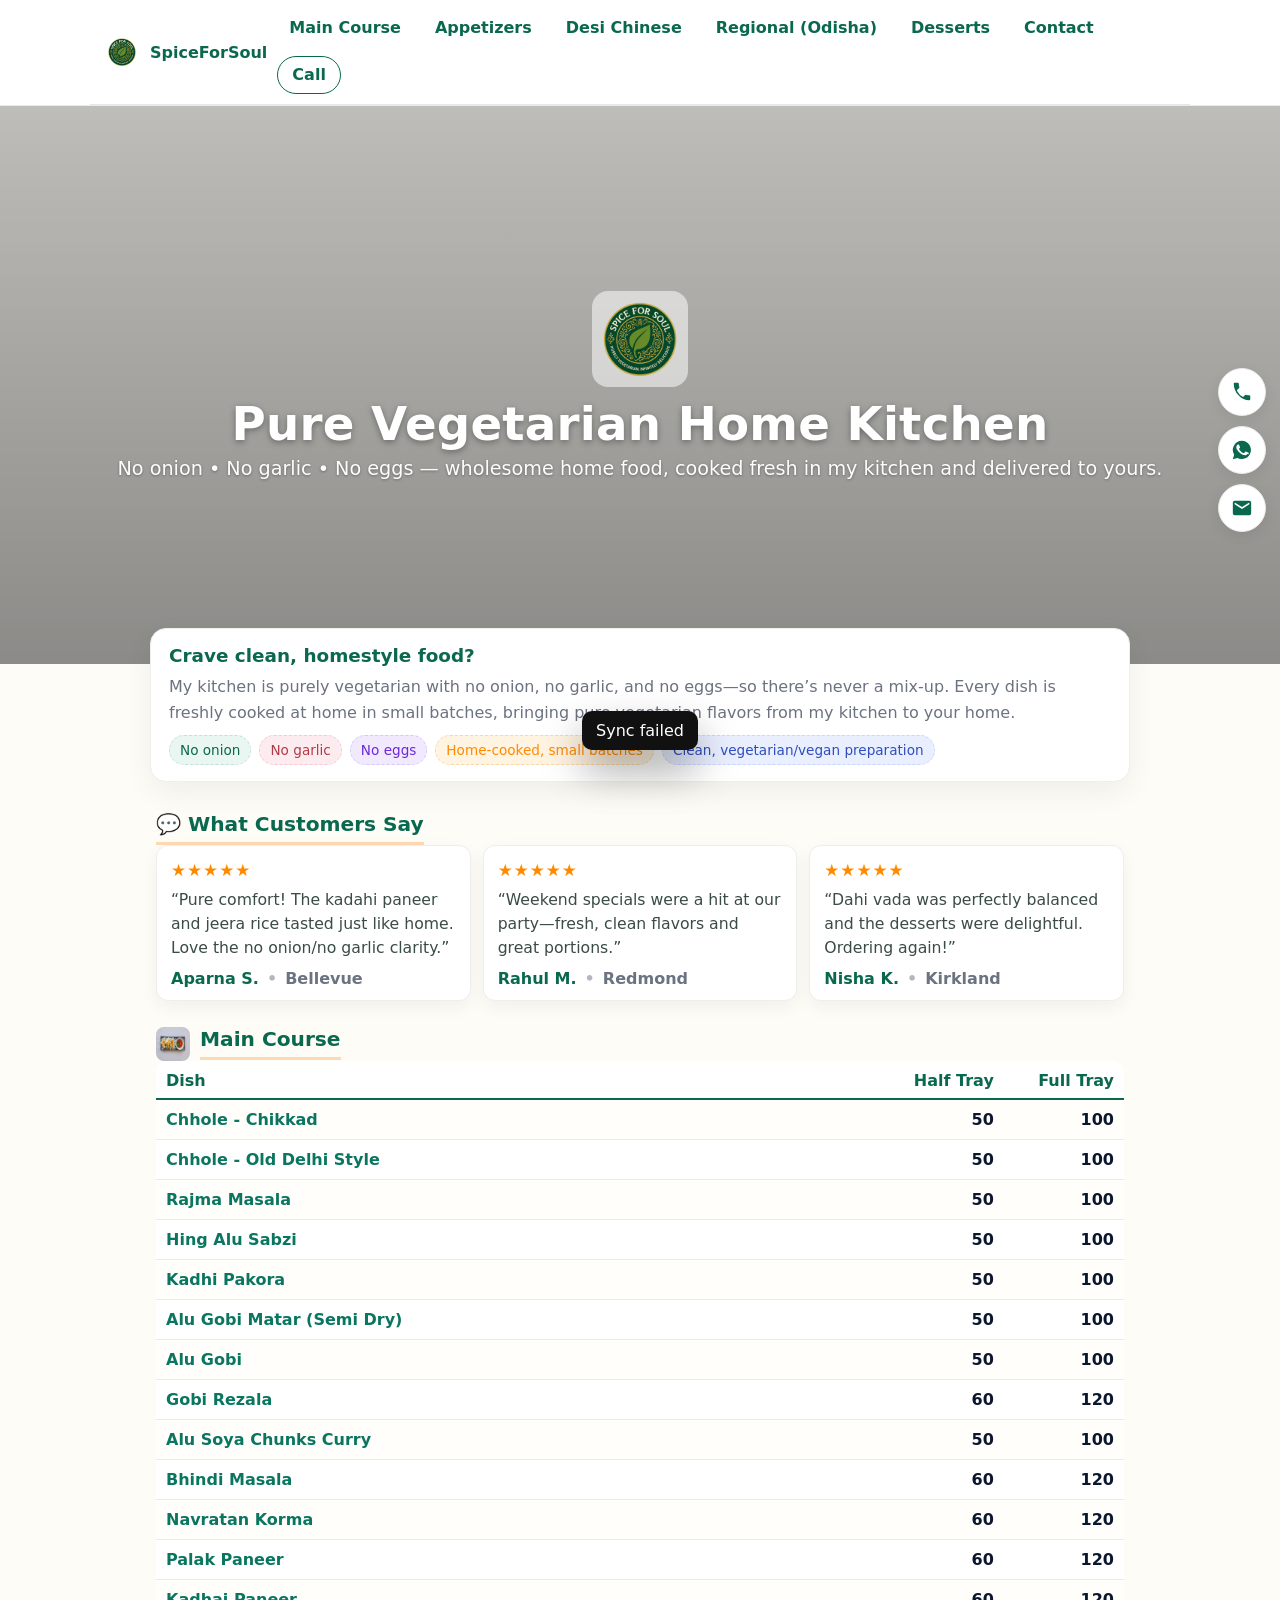
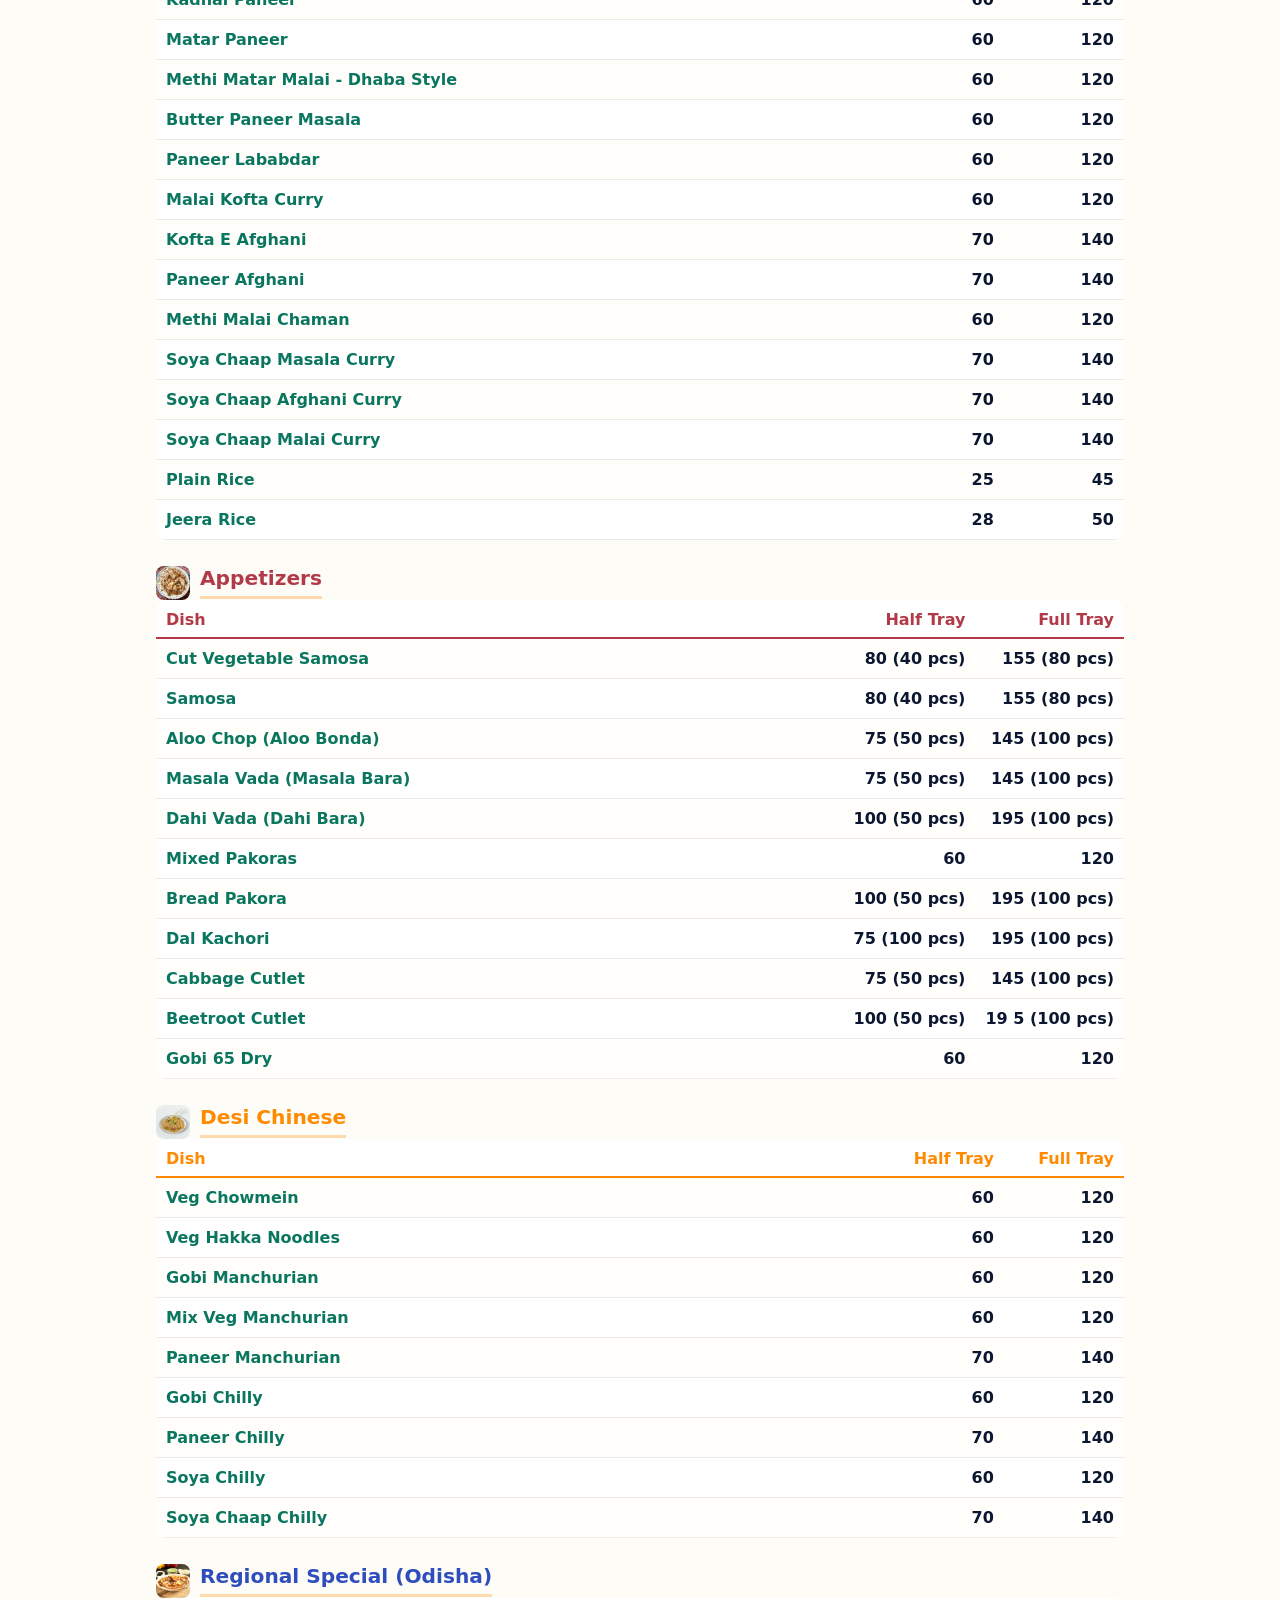
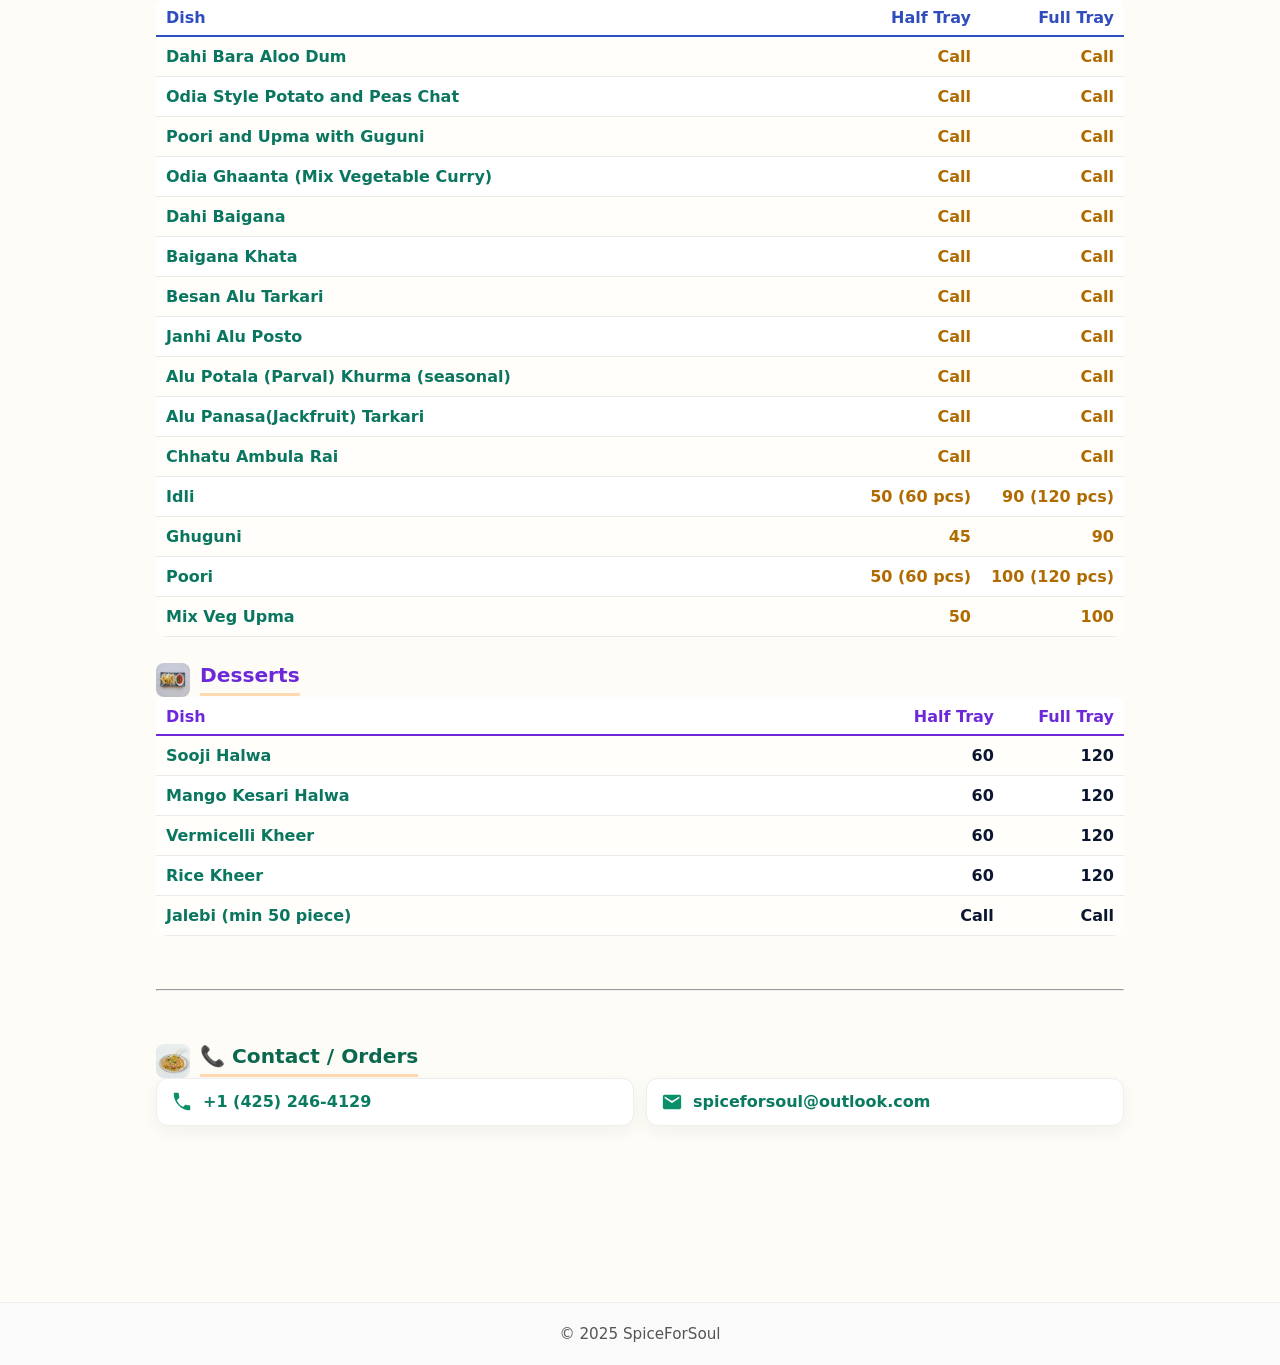
==== index.html @ a4dedc8a "prices updated" ====
<!DOCTYPE html>
<html lang="en">
<head>
  <meta charset="UTF-8" />
  <meta name="viewport" content="width=device-width, initial-scale=1, viewport-fit=cover" />
  <title>SpiceForSoul – Home Food Menu</title>
  <meta name="description" content="Pure vegetarian/vegan homemade dishes and party trays in Bellevue, WA. No onion, no garlic, no eggs."/>
  <meta name="theme-color" content="#0a8f6a"/>
  <style>
    :root{
      --bg:#fdfcf7; --brand:#0a8f6a; --ink:#1b2a24; --muted:#53626a; --navbg:rgba(255,255,255,.98);
      --gold:#d4af37; --accent:#0aa77b; --ring:#92e0cc;
      --safe-area-inset-bottom: env(safe-area-inset-bottom);
    }
    *{box-sizing:border-box}
    html{scroll-behavior:smooth}
    body{margin:0;font-family:Inter,system-ui,-apple-system,Segoe UI,Roboto,Arial,sans-serif;color:var(--ink);background:var(--bg);}

    /* Sticky Top Navigation */
    .top-bar{position:sticky; top:0; z-index:1400; background:var(--navbg); backdrop-filter:saturate(1.2) blur(10px); border-bottom:1px solid #eaeaea;}
    .top-nav{max-width:1100px; margin:0 auto; display:flex; align-items:center; gap:10px; padding:10px 14px;}
    .brand{display:flex; align-items:center; gap:10px; font-weight:800; color:var(--brand); text-decoration:none}
    .brand img{width:36px; height:36px; border-radius:9px}
    .links{display:flex; gap:10px; margin-left:auto; flex-wrap:wrap}
    .links a{color:var(--brand); text-decoration:none; font-weight:700; padding:10px 12px; border-radius:10px; line-height:1;}
    .links a:hover{ background:#eaf6f2 }
    .links .cta{ border:1px solid var(--brand); padding:10px 14px; border-radius:999px; }

    /* Hamburger menu*/
    .menu-toggle{
      display:none; margin-left:auto; border:1px solid rgba(0,0,0,.08);
      background:#eaf6f2; padding:6px; border-radius:12px; width:44px; height:44px;
      box-shadow:0 4px 12px rgba(0,0,0,.08);
    }
    .menu-toggle:focus-visible{outline:3px solid var(--ring); outline-offset:2px}
    .menu-toggle .bar{display:block; width:24px; height:3px; margin:4px auto; background:var(--brand); border-radius:2px}
    .menu-toggle .bar:nth-child(2){ width:20px }
    .menu-toggle .bar:nth-child(3){ width:24px }

    @media (max-width:860px){
      .links{ display:none; position:fixed; left:0; right:0; top:60px; bottom:auto;
        background:#fff; border-top:1px solid #eee; padding:12px 16px 16px; box-shadow:0 10px 24px rgba(0,0,0,.10); z-index:1350; }
      .links.open{ display:grid; grid-template-columns:1fr 1fr; gap:10px 12px }
      .menu-toggle{ display:block }
    }

    /* HERO */
    header.hero{position:relative; min-height:62vh; display:grid; place-items:center; text-align:center; color:#fff; overflow:hidden;}
    .hero::before{content:""; position:absolute; inset:0; background:linear-gradient(180deg, rgba(0,0,0,.25), rgba(0,0,0,.45)); z-index:0;}
    .hero-content{ position:relative; z-index:2; padding:28px 20px; }
    .logo{display:block;margin:0 auto 10px;width:96px;height:96px;border-radius:16px;background:#fff8;backdrop-filter:blur(.5px); object-fit:cover}
    .hero h1{margin:0 0 6px;font-size:clamp(1.6rem, 2.4vw + 1rem, 3rem);letter-spacing:.2px;text-shadow:0 2px 6px rgba(0,0,0,.35)}
    .hero p{margin:6px 0 0;font-size:clamp(.95rem, .6vw + .9rem, 1.2rem);opacity:.98;text-shadow:0 1px 3px rgba(0,0,0,.35)}

    .hero-slides{ position:absolute; inset:0; z-index:1; }
    .hero-slides .slide{
      position:absolute; inset:0; width:100%; height:100%; object-fit:cover;
      opacity:0; transition:opacity .8s ease; animation:fade 24s infinite;
    }
    .hero-slides .s1{ animation-delay:0s; }
    .hero-slides .s2{ animation-delay:6s; }
    .hero-slides .s3{ animation-delay:12s; }
    .hero-slides .s4{ animation-delay:18s; }
    .hero-slides.init .s1{ opacity:1; }

    @keyframes fade{ 0%{opacity:0} 6%{opacity:1} 21%{opacity:1} 25%{opacity:0} 100%{opacity:0} }
    @media (prefers-reduced-motion: reduce){
      .hero-slides .slide{ animation:none; display:none }
      .hero-slides .s1{ display:block; opacity:1 }
    }

    /* Intro */
    .intro{ background:#fff; border:1px solid #eee; border-radius:16px; max-width:980px; margin:-36px auto 26px; padding:16px 18px; position:relative; z-index:3; box-shadow:0 10px 30px rgba(0,0,0,.06)}
    .intro h2{ margin:0 0 8px; font-size:1.15rem; color:var(--brand) }
    .intro p{ margin:0; color:var(--muted); line-height:1.6 }
    .badges{ display:flex; flex-wrap:wrap; gap:8px; margin-top:10px }
    .badge{ font-size:.85rem; color:#0a684f; background:#eaf6f2; border:1px dashed #bfe3d7; padding:6px 10px; border-radius:999px }

    /* Layout & Tables */
    .container{max-width:1000px;margin:30px auto;padding:0 16px 120px}
    .section{margin:26px 0; scroll-margin-top:80px;}
    .section h2{margin:0 0 0px; color:var(--brand); font-size:1.26rem; font-weight:800; border-bottom:2px solid var(--brand); display:inline-block; padding-bottom:6px}
    .section-header{ display:flex; align-items:center; gap:10px; }
    .mthumb{ width:34px; height:34px; border-radius:8px; object-fit:cover; }
    @media (max-width:640px){ .mthumb{ display:inline-block } }

    .table-wrap{overflow-x:auto; -webkit-overflow-scrolling:touch}
    table{width:100%; border-collapse:collapse; background:#fff; border-radius:12px; overflow:hidden}
    thead th{ text-align:left; color:var(--brand); font-weight:800; padding:10px 10px 8px; border-bottom:1.5px solid var(--gold); white-space:nowrap }
    tbody td{ padding:10px; vertical-align:top; border-bottom:1px solid rgba(0,0,0,.08) }
    td.num{ text-align:right; font-weight:700 }
    td.na{ color:#999; text-align:center }
    td.call{ color:#b06b00; text-align:center; font-weight:700 }

    .dish-btn{
      appearance:none; background:none; border:none; padding:0; margin:0;
      font:inherit; color:#0a7660; font-weight:800; cursor:pointer; text-align:left;
    }
    .dish-btn:hover, .dish-btn:focus{ text-decoration:underline; outline:2px solid transparent; outline-offset:2px }
    .dish-btn:focus-visible{ outline:3px solid var(--ring); border-radius:6px }

    @media (max-width:640px){
      table, thead, tbody, th, td, tr{ display:block }
      thead{ position:absolute; height:0; width:0; overflow:hidden; clip:rect(0 0 0 0) }
      tbody tr{ background:#fff; margin:12px 0; border:1px solid #eee; border-radius:12px; box-shadow:0 6px 18px rgba(0,0,0,.05); padding:10px }
      tbody td{ border:none; display:flex; justify-content:space-between; align-items:center; padding:8px 6px; gap:10px }
      tbody td:first-child{ font-weight:700; color:#122; padding-top:2px; }
      tbody td:not(:first-child)::before{ content:attr(data-label); font-size:.9rem; color:#5b746c; margin-right:10px; }
      td.num{ text-align:right }
      .dish-btn{ color:#0a7660; }
    }

    /* Sticky Social */
    .social-bar{ position:fixed; right:14px; top:50%; transform:translateY(-50%); display:grid; gap:10px; z-index:1100; }
    .social-bar a{ width:48px; height:48px; display:grid; place-items:center; background:#fff; border:1px solid #e9e9e9; border-radius:999px; box-shadow:0 4px 14px rgba(0,0,0,.08); }
    .social-bar svg{ width:22px; height:22px; fill:var(--brand) }
    @media (max-width:640px){
      .social-bar{ top:auto; bottom:84px; right:12px; transform:none; }
      .social-bar a{ width:44px; height:44px }
    }

    /* Mobile action bar */
    .action-bar{ position:fixed; left:0; right:0; bottom:0; z-index:1200; background:#fff; border-top:1px solid #eaeaea; display:none; }
    .action-inner{ max-width:1000px; margin:0 auto; display:flex; gap:10px; padding:10px 16px calc(10px + var(--safe-area-inset-bottom)); align-items:center; }
    .action-inner a{ flex:1; text-align:center; text-decoration:none; font-weight:800; padding:12px 14px; border-radius:14px; border:1px solid var(--brand); color:#fff; background:var(--brand); }
    .action-inner a.secondary{ background:#fff; color:var(--brand); }
    @media (max-width:640px){ .action-bar{ display:block } }

    /* Modal: compact, no inner scroll, smaller image */
    .modal{ position:fixed; inset:0; display:none; align-items:center; justify-content:center; z-index:1500; }
    .modal.show{ display:flex }
    .modal-backdrop{ position:absolute; inset:0; background:rgba(0,0,0,.5); backdrop-filter: blur(2px); }
    .modal-dialog{
      position:relative; z-index:1; width:min(740px, 94vw);
      background:#fff; border-radius:16px; overflow:auto;
      box-shadow:0 20px 60px rgba(0,0,0,.25);
      display:flex; flex-direction:column; max-height:92vh;
    }
    .modal-media{
      flex:0 0 auto; width:100%;
      background:#000; display:grid; place-items:center; overflow:hidden;
      height:clamp(150px, 24vh, 220px);
    }
    .modal-media img{ width:100%; height:100%; object-fit:cover; display:block }
    .modal-body{ flex:0 0 auto; padding:14px 16px 4px; background:#fff }
    .modal-body h3{ margin:0 0 6px; color:#0a624c; font-size:1.2rem }
    .modal-body p{ margin:.25rem 0 .5rem; color:#3b4b45; line-height:1.55 }
    .ingredients{ margin:.35rem 0 .5rem; padding-left:18px; color:#2b3a34 }
    .ingredients li{ margin:2px 0 }
    .modal-tags{ display:flex; flex-wrap:wrap; gap:8px; margin:8px 0 6px }
    .modal-tags .tag{ font-size:.8rem; background:#eaf6f2; color:#0a684f; border:1px dashed #bfe3d7; padding:6px 10px; border-radius:999px }
    .modal-footer{ padding:10px 16px 14px; display:flex; gap:8px; justify-content:flex-end; background:#fff }
    .btn{ border:1px solid #0a8f6a; color:#fff; background:#0a8f6a; padding:10px 14px; border-radius:10px; font-weight:800; text-decoration:none; cursor:pointer }
    .btn.secondary{ background:#fff; color:#0a8f6a }
    .modal-close{
      position:absolute; top:8px; right:8px; border:none; background:#fff; width:38px; height:38px;
      border-radius:10px; box-shadow:0 4px 14px rgba(0,0,0,.15); cursor:pointer; display:grid; place-items:center; z-index:5;
    }
    .modal-close:focus-visible{ outline:3px solid var(--ring) }
    .x{ width:18px; height:18px; display:block; position:relative }
    .x::before, .x::after{ content:""; position:absolute; inset:0; margin:auto; width:2px; height:18px; background:#0a8f6a; border-radius:1px }
    .x::before{ transform:rotate(45deg) } .x::after{ transform:rotate(-45deg) }

    /* CONTACT */
    .contact-grid{ display:grid; grid-template-columns: repeat(2, minmax(0,1fr)); gap:12px; }
    .contact-card{ background:#fff; border:1px solid #eee; border-radius:12px; padding:12px 14px; display:flex; align-items:center; gap:10px; box-shadow:0 6px 18px rgba(0,0,0,.05); }
    .contact-card svg{ width:22px; height:22px; fill:#0a8f6a }
    .contact-card a{ color:#0a7b60; font-weight:800; text-decoration:none; word-break:break-word }
    .contact-card a:hover{ text-decoration:underline }
    @media (max-width:640px){
      .contact-grid{ grid-template-columns:1fr; }
    }

    /* ALLERGEN NOTICE */
    .notice{ background:#fff; border:2px dashed #f0c36c; border-radius:14px; padding:14px 16px; box-shadow:0 8px 20px rgba(0,0,0,.05) }
    .notice h3{ margin:0 0 8px; font-size:1rem; color:#8a5d00; display:flex; align-items:center; gap:8px }
    .notice p{ margin:6px 0; color:#4a4a41; line-height:1.55 }
    .notice ul{ margin:8px 0; padding-left:18px }
    .notice li{ margin:2px 0 }
    .icon{ width:20px; height:20px; display:inline-block; }
    .icon svg{ width:20px; height:20px; fill:#f0a500 }

    footer{padding:22px;text-align:center;color:#555;background:#fafafa;border-top:1px solid #eee;font-size:.95rem}
  
/* === Colorful palette & section theming === */
:root{
  --paprika:#b23a48;   /* warm chili */
  --saffron:#a7620b;   /* dark saffron/amber for contrast */
  --indigo:#2f4dbd;    /* deep indigo */
  --plum:#6d28d9;      /* royal purple */
}

/* Default: keep headers green for Main Course */
#main-course .section-header h2{ color: var(--brand) }
#main-course thead th{ color: var(--brand); border-bottom-color: var(--brand) }
#main-course .dish-btn:hover, #main-course .dish-btn:focus{ color: var(--brand) }

/* Appetizers in warm paprika */
#appetizers .section-header h2{ color: var(--paprika) }
#appetizers thead th{ color: var(--paprika); border-bottom-color: var(--paprika) }
#appetizers .dish-btn:hover, #appetizers .dish-btn:focus{ color: var(--paprika) }

/* Desi Chinese in saffron */
#desi-chinese .section-header h2{ color: var(--saffron) }
#desi-chinese thead th{ color: var(--saffron); border-bottom-color: var(--saffron) }
#desi-chinese .dish-btn:hover, #desi-chinese .dish-btn:focus{ color: var(--saffron) }

/* Odisha in deep indigo */
#odisha .section-header h2{ color: var(--indigo) }
#odisha thead th{ color: var(--indigo); border-bottom-color: var(--indigo) }
#odisha .dish-btn:hover, #odisha .dish-btn:focus{ color: var(--indigo) }

/* Desserts in plum */
#desserts .section-header h2{ color: var(--plum) }
#desserts thead th{ color: var(--plum); border-bottom-color: var(--plum) }
#desserts .dish-btn:hover, #desserts .dish-btn:focus{ color: var(--plum) }

/* Badge rainbow for quick visual cues */
.badges .badge:nth-child(1){ color:#0a684f; background:#eaf6f2; border-color:#bfe3d7 } /* same green */
.badges .badge:nth-child(2){ color:var(--paprika); background:#fdecef; border-color:#f6c8d2 }
.badges .badge:nth-child(3){ color:var(--plum); background:#f1e9fe; border-color:#d5c8fb }
.badges .badge:nth-child(4){ color:var(--saffron); background:#fff3e1; border-color:#f6d9a8 }
.badges .badge:nth-child(5){ color:var(--indigo); background:#e9efff; border-color:#c9d7ff }

/* Improve header readability on mobile cards (label color) */
@media (max-width:640px){
  tbody td:not(:first-child)::before{ color:#5a6b78 }
}


/* === Azure SWA Multiuser Tools === */
.azure-tools{ display:none; gap:8px; align-items:center; }
body.editing .azure-tools{ display:flex }
.badge-pill{ font-size:.8rem; padding:4px 8px; border-radius:999px; background:#eef1ff; color:#2f4dbd; border:1px solid #cfd8ff }
.badge-pill.warn{ background:#fff3e1; color:#8a5d00; border-color:#f6d9a8 }
.toast{ position:fixed; left:50%; transform:translateX(-50%); bottom:150px; z-index:2400;
  background:#111; color:#fff; padding:10px 14px; border-radius:10px; box-shadow:0 20px 40px rgba(0,0,0,.35); display:none; }
.toast.show{ display:block }

</style>

<style id="hf-only-css">
  /* Non-destructive: only hide unused columns so all dishes & design remain */
  th.hf-hide, td.hf-hide { display: none !important; }
</style>

<style>

/***** Price alignment (non-destructive) *****/
table.price-align thead th:nth-child(2),
table.price-align thead th:nth-child(3){ text-align:right; }
table.price-align td:nth-child(2),
table.price-align td:nth-child(3){ text-align:right; width:8.5ch; }
table.price-align td:nth-child(2) .price,
table.price-align td:nth-child(3) .price{
  display:inline-block; min-width:7ch; text-align:right;
  font-feature-settings:"tnum"; font-variant-numeric:tabular-nums;
}

/***** Weekend Specials (stacked cards) *****/
#weekend-specials .ws-list{
  display:grid; grid-template-columns:1fr; gap:12px;
}
#weekend-specials .ws-card{
  background:#fff; border:1px solid #eee; border-radius:12px;
  box-shadow:0 6px 18px rgba(0,0,0,.05); overflow:hidden; display:flex; gap:0;
}
#weekend-specials .ws-media{
  flex:0 0 34%; max-width:34%;
  background:#000; display:grid; place-items:center;
}
#weekend-specials .ws-media img{ width:100%; height:100%; object-fit:cover; display:block }
#weekend-specials .ws-body{ padding:12px 14px; }
#weekend-specials .ws-body h3{ margin:0 0 6px; color:#0a624c; font-size:1.05rem }
#weekend-specials .ws-body p{ margin:0; color:#3b4b45; }
#weekend-specials .tag{
  display:inline-block; margin-top:6px; font-size:.8rem;
  background:#eaf6f2; color:#0a684f; border:1px dashed #bfe3d7; padding:6px 10px; border-radius:999px;
}
@media (max-width:640px){
  #weekend-specials .ws-card{ flex-direction:column }
  #weekend-specials .ws-media{ max-width:none; flex:0 0 auto; height:180px }
}

/* ----- PRICE COLUMN ALIGNMENT (desktop + mobile) ----- */
table.price-align { --w-small: 7ch; --w-medium: 8ch; --w-large: 9ch; }

/* Default: right-align any numeric cell and use tabular numerals */
table.price-align td.num { 
  text-align: right; 
  font-variant-numeric: tabular-nums;
  font-feature-settings: "tnum";
}

/* Wrap numbers for consistent width */
table.price-align td.num > .price {
  display: inline-block;
  min-width: var(--w-medium);
  text-align: right;
}

/* If the header set includes “Half Tray”/“Full Tray” ensure the last two columns are fixed width */
table.price-align.has-half-full col[data-col="half"],
table.price-align.has-half-full col[data-col="full"] { width: var(--w-large); }

/* If the header set includes “50/100 pcs” ensure fixed width */
table.price-align.has-50-100 col[data-col="50"],
table.price-align.has-50-100 col[data-col="100"] { width: var(--w-medium); }

/* If the header set includes a “32oz” or “1 plate” column, fix that too */
table.price-align.has-portion col[data-col="portion"] { width: var(--w-small); }

/* Mobile cards: we already show labels on the left with numbers on the right.
   Keep them tidy and prevent squish/wrap issues. */
@media (max-width:640px){
  table.price-align td.num { text-align: right; }
  table.price-align td.num > .price { min-width: auto; }
}

/* ===== PRICE ALIGNMENT (desktop + mobile) ===== */
table.price-align{
  /* per-column fixed widths (character units) */
  --w-portion: 7ch;   /* e.g., 32oz / plate */
  --w-half:    9ch;   /* Half tray */
  --w-full:    9ch;   /* Full tray */
  --w-50:      8ch;   /* 50 pieces */
  --w-100:     8ch;   /* 100 pieces */
}

table.price-align th[data-col],
table.price-align td[data-col]{
  text-align: right;
  white-space: nowrap;
}

table.price-align td.num{
  font-variant-numeric: tabular-nums;
  font-feature-settings: "tnum";
}

table.price-align td.num > .price{
  display: inline-block;
  text-align: right;
  white-space: nowrap;
  /* default width if a data-col specific rule doesn’t match */
  min-width: 8ch;
}

/* precise widths per detected column type */
table.price-align th[data-col="portion"],
table.price-align td[data-col="portion"] > .price{ min-width: var(--w-portion); }

table.price-align th[data-col="half"],
table.price-align td[data-col="half"] > .price{ min-width: var(--w-half); }

table.price-align th[data-col="full"],
table.price-align td[data-col="full"] > .price{ min-width: var(--w-full); }

table.price-align th[data-col="50"],
table.price-align td[data-col="50"] > .price{ min-width: var(--w-50); }

table.price-align th[data-col="100"],
table.price-align td[data-col="100"] > .price{ min-width: var(--w-100); }

/* Mobile-friendly: keep numbers right-aligned and non-wrapping */
@media (max-width: 640px){
  table.price-align td.num{ text-align: right; }
  table.price-align td.num > .price{ min-width: auto; }
}


</style>

<style id="modal-desktop-grid">
  /* ---- Modal: image left, content right on desktop ---- */
  @media (min-width: 900px){
    .modal-dialog{
      display: grid !important;
      grid-template-columns: 48% 1fr;
      grid-template-areas:
        "media body"
        "media footer";
      max-height: min(86vh, 900px);
      overflow: hidden; /* avoid inner scrollbars */
    }
    .modal-media{ grid-area: media; height: auto !important; min-height: 100%; }
    .modal-body{ grid-area: body; padding: 18px 18px 10px; overflow: auto; }
    .modal-footer{ grid-area: footer; padding: 12px 18px 18px; border-top: 1px solid #eee; }
    .modal-media img{ height: 100%; object-fit: cover; }
  }
  /* keep mobile stacked as-is */
  </style>
  
  <style>
    /* --- Mobile polish & tap targets --- */
    @media (max-width: 860px){
      /* Open menu as a comfy vertical sheet */
      .links{ display:none; }
      .links.open{
        display:block;
        position:fixed; left:0; right:0; top:60px; bottom:auto;
        background:#fff; border-top:1px solid #eee;
        padding:8px 14px 14px; box-shadow:0 10px 24px rgba(0,0,0,.10);
      }
      .links a{
        display:block;
        padding:14px 12px;
        font-size:1.05rem;
        border-radius:10px;
      }
      .links a + a{ margin-top:6px; }
      .links .cta{ text-align:center; }
      /* Lock body when menu is open */
      body.nav-open{ overflow:hidden; touch-action:none; }
    }
    
    /* --- Hero compaction on small screens --- */
    @media (max-width: 640px){
      header.hero{ min-height:56vh; }
      .hero h1{ font-size:clamp(1.35rem, 3.6vw + .8rem, 1.7rem); }
      .hero p{ font-size:clamp(.92rem, 2.4vw + .7rem, 1rem); }
      .logo{ width:80px; height:80px; }
    }
    
    /* --- Weekend Specials: consistent banner crop & spacing --- */
    #weekend-specials .ws-media img{
      object-fit:cover;
      aspect-ratio: 328 / 110; /* match your banner assets */
    }
    @media (max-width:640px){
      #weekend-specials .ws-card{ border-radius:14px }
      #weekend-specials .ws-media{ height:auto }
      #weekend-specials .ws-body{ padding:12px 14px 14px }
      #weekend-specials .ws-body h3{ font-size:1.02rem }
      #weekend-specials .ws-body p{ font-size:.95rem; line-height:1.45 }
    }
    
    /* --- Tables-as-cards: ensure tidy label column widths --- */
    @media (max-width:640px){
      tbody td{ gap:14px; }
      tbody td:not(:first-child)::before{
        min-width:7.5ch; /* keeps labels like “Half Tray” from wrapping oddly */
        flex:0 0 auto;
        text-align: left;
      }
      td.num strong{ font-weight:800; letter-spacing:.2px }
    }
    
    /* --- Sticky bars: avoid overlap with bottom actions --- */
    @supports (padding: max(0px)){
      .container{ padding-bottom: max(120px, env(safe-area-inset-bottom)); }
    }


    
    </style>
    
    <style id="modal-desktop-grid">
      @media (min-width: 900px){
        .modal-dialog{
          display:grid!important;
          grid-template-columns:48% 1fr;
          grid-template-areas:"media body" "media footer";
          max-height:min(86vh,900px);
          overflow:hidden
        }
        .modal-media{grid-area:media;height:auto!important;min-height:100%}
        .modal-body{grid-area:body;padding:18px 18px 10px;overflow:auto}
        .modal-footer{grid-area:footer;padding:12px 18px 18px;border-top:1px solid #eee}
        .modal-media img{height:100%;object-fit:cover;width:100%;display:block}
      }
      </style>
      
      <style id="price-align-css">
      table.price-align{
        --w-portion:7ch;  /* 32oz / plate */
        --w-half:9ch;     /* Half tray */
        --w-full:9ch;     /* Full tray */
        --w-50:8ch;       /* 50 pcs */
        --w-100:8ch;      /* 100 pcs */
      }
      table.price-align th[data-col],table.price-align td[data-col]{text-align:right;white-space:nowrap}
      table.price-align td.num{font-variant-numeric:tabular-nums;font-feature-settings:"tnum"}
      table.price-align td.num>.price{display:inline-block;text-align:right;white-space:nowrap;min-width:8ch}
      table.price-align th[data-col="portion"],table.price-align td[data-col="portion"]>.price{min-width:var(--w-portion)}
      table.price-align th[data-col="half"],table.price-align td[data-col="half"]>.price{min-width:var(--w-half)}
      table.price-align th[data-col="full"],table.price-align td[data-col="full"]>.price{min-width:var(--w-full)}
      table.price-align th[data-col="50"],table.price-align td[data-col="50"]>.price{min-width:var(--w-50)}
      table.price-align th[data-col="100"],table.price-align td[data-col="100"]>.price{min-width:var(--w-100)}
      @media (max-width:640px){
        table.price-align td.num{text-align:right}
        table.price-align td.num>.price{min-width:auto}
      }
      </style>
      
      <style id="testimonials-css">
        /* Section header inherits your .section styles */
      
        /* Grid */
        #testimonials .t-grid{
          display:grid;
          grid-template-columns: repeat(3, minmax(0,1fr));
          gap:12px;
        }
        @media (max-width:900px){
          #testimonials .t-grid{ grid-template-columns: repeat(2, minmax(0,1fr)); }
        }
        @media (max-width:640px){
          #testimonials .t-grid{ grid-template-columns:1fr; }
        }
      
        /* Card */
        #testimonials .t-card{
          background:#fff; border:1px solid #eee; border-radius:12px;
          box-shadow:0 6px 18px rgba(0,0,0,.05);
          padding:14px 14px 12px;
          display:flex; flex-direction:column; gap:8px;
        }
      
        /* Stars + quote + meta */
        #testimonials .t-stars{
          color:var(--saffron); letter-spacing:1px; font-weight:800; font-size:1.05rem;
        }
        #testimonials .t-quote{
          margin:0; color:#3b4b45; line-height:1.55; font-size:.98rem;
        }
        #testimonials .t-meta{
          color:var(--muted); font-weight:700; display:flex; align-items:center; gap:8px;
        }
        #testimonials .t-author{ color:var(--brand); font-weight:800; }
        #testimonials .t-dot{ opacity:.5 }
      </style>
  
          <style id="modal-desktop-grid">
      @media (min-width: 900px){
        .modal-dialog{
          display:grid!important;
          grid-template-columns:48% 1fr;
          grid-template-areas:"media body" "media footer";
          max-height:min(86vh,900px);
          overflow:hidden
        }
        .modal-media{grid-area:media;height:auto!important;min-height:100%}
        .modal-body{grid-area:body;padding:18px 18px 10px;overflow:auto}
        .modal-footer{grid-area:footer;padding:12px 18px 18px;border-top:1px solid #eee}
        .modal-media img{height:100%;object-fit:cover;width:100%;display:block}
      }
      </style>
      
      <style id="price-align-css">
      table.price-align{
        --w-portion:7ch;  /* 32oz / plate */
        --w-half:9ch;     /* Half tray */
        --w-full:9ch;     /* Full tray */
        --w-50:8ch;       /* 50 pcs */
        --w-100:8ch;      /* 100 pcs */
      }
      table.price-align th[data-col],table.price-align td[data-col]{text-align:right;white-space:nowrap}
      table.price-align td.num{font-variant-numeric:tabular-nums;font-feature-settings:"tnum"}
      table.price-align td.num>.price{display:inline-block;text-align:right;white-space:nowrap;min-width:8ch}
      table.price-align th[data-col="portion"],table.price-align td[data-col="portion"]>.price{min-width:var(--w-portion)}
      table.price-align th[data-col="half"],table.price-align td[data-col="half"]>.price{min-width:var(--w-half)}
      table.price-align th[data-col="full"],table.price-align td[data-col="full"]>.price{min-width:var(--w-full)}
      table.price-align th[data-col="50"],table.price-align td[data-col="50"]>.price{min-width:var(--w-50)}
      table.price-align th[data-col="100"],table.price-align td[data-col="100"]>.price{min-width:var(--w-100)}
      @media (max-width:640px){
        table.price-align td.num{text-align:right}
        table.price-align td.num>.price{min-width:auto}
      }
      </style>
      
      <style id="testimonials-css">
        /* Section header inherits your .section styles */
      
        /* Grid */
        #testimonials .t-grid{
          display:grid;
          grid-template-columns: repeat(3, minmax(0,1fr));
          gap:12px;
        }
        @media (max-width:900px){
          #testimonials .t-grid{ grid-template-columns: repeat(2, minmax(0,1fr)); }
        }
        @media (max-width:640px){
          #testimonials .t-grid{ grid-template-columns:1fr; }
        }
      
        /* Card */
        #testimonials .t-card{
          background:#fff; border:1px solid #eee; border-radius:12px;
          box-shadow:0 6px 18px rgba(0,0,0,.05);
          padding:14px 14px 12px;
          display:flex; flex-direction:column; gap:8px;
        }
      
        /* Stars + quote + meta */
        #testimonials .t-stars{
          color:var(--saffron); letter-spacing:1px; font-weight:800; font-size:1.05rem;
        }
        #testimonials .t-quote{
          margin:0; color:#3b4b45; line-height:1.55; font-size:.98rem;
        }
        #testimonials .t-meta{
          color:var(--muted); font-weight:700; display:flex; align-items:center; gap:8px;
        }
        #testimonials .t-author{ color:var(--brand); font-weight:800; }
        #testimonials .t-dot{ opacity:.5 }
      </style>

<style id="theme-clean-accent">
  :root{
    --brand:#0a684f; --brand-700:#075341; --line:#e5e7eb; --ink:#0b1730;
    --muted:#6b7280; --paper:#fff; --saffron:#ff8a00;
  }
  /* Nav */
  .sticky-nav, .top-nav{background:#ffffffcc; backdrop-filter:blur(8px); border-bottom:1px solid var(--line)}
  .sticky-nav a:hover{color:var(--brand-700)}
  /* Section headers */
  .section .section-header h2{
    padding-bottom:.35rem; border-bottom:3px solid #ffd9b0; display:inline-block;
  }
  /* Buttons */
  .btn, button{background:var(--brand); border:none; color:#fff; border-radius:10px; font-weight:800}
  /* .btn:hover, button:hover{background:var(--brand-700)} */
  /* Tables */
  table thead th{background:#fff; color:#4b2b0b; border-bottom:2px solid #ffd9b0}
  table tbody tr:nth-child(odd){background:#fffefb}
  .table-wrap td:first-child{font-weight:800; color:var(--ink)}
  /* Cards */
  .ws-card, .t-card{border:1px solid var(--line); border-radius:12px; background:#fff; box-shadow:0 6px 18px rgba(0,0,0,.05)}
  /* Links */
  a{color:#0f766e} a:hover{color:#115e59}
  </style>
  
  <style id="recommended-css">
    #recommended .rec-grid{
      display:grid; gap:12px;
      grid-template-columns: repeat(3, minmax(0,1fr));
    }
    @media (max-width:900px){ #recommended .rec-grid{ grid-template-columns: repeat(2, minmax(0,1fr)); } }
    @media (max-width:640px){ #recommended .rec-grid{ grid-template-columns: 1fr; } }
    
    #recommended .rec-card{
      display:flex; gap:12px; align-items:stretch;
      background:#fff; border:1px solid #e5e7eb; border-radius:12px;
      box-shadow:0 6px 18px rgba(0,0,0,.05); overflow:hidden;
    }
    #recommended .rec-img{
      width:120px; height:120px; object-fit:cover; flex:0 0 120px;
    }
    #recommended .rec-body{ padding:10px 12px; display:flex; flex-direction:column; gap:6px; }
    #recommended .rec-title{ font-weight:800; color:#0a684f; text-decoration:none; }
    #recommended .rec-title:hover{ text-decoration:underline; }
    #recommended .rec-desc{ margin:0; color:#3b4b45; }
    #recommended .rec-tags{ display:flex; gap:8px; flex-wrap:wrap; }
    #recommended .rec-tags span{
      font-size:.8rem; font-weight:700; color:#075341;
      border:1px dashed #cde9df; background:#eaf6f2; border-radius:999px; padding:.25rem .55rem;
    }
    </style>
    
      
</head>
<body>
  <!-- Sticky Nav -->
  <div class="top-bar">
    <nav class="top-nav" aria-label="Primary">
      <a class="brand" href="#home">
        <img src="assets/logo.png" alt="SpiceForSoul logo" loading="lazy"><span>SpiceForSoul</span>
      </a>
      <button class="menu-toggle" aria-expanded="false" aria-controls="nav-links" aria-label="Open menu">
        <span class="bar"></span><span class="bar"></span><span class="bar"></span>
      </button>
      <div id="nav-links" class="links" role="menu">
        <a role="menuitem" href="#main-course">Main Course</a>
        <a role="menuitem" href="#appetizers">Appetizers</a>
        <a role="menuitem" href="#desi-chinese">Desi Chinese</a>
        <a role="menuitem" href="#odisha">Regional (Odisha)</a>
        <a role="menuitem" href="#desserts">Desserts</a>
        <a role="menuitem" href="#contact">Contact</a>
        <a class="cta" role="menuitem" href="tel:+14252464129">Call</a>
      </div>
    </nav>
  </div>

  <!-- HERO -->
  <header id="home" class="hero">
    <div class="hero-slides init" aria-hidden="true">
      <img class="slide s1" src="assets/hero_samosa-1280.jpg"
           srcset="assets/hero_samosa-640.jpg 640w, assets/hero_samosa-1280.jpg 1280w, assets/hero_samosa-1920.jpg 1920w"
           sizes="100vw" alt="Crispy samosas served with dipping sauce" decoding="async">
      <img class="slide s2" loading="lazy" src="assets/hero_dahivada-1280.jpg"
           srcset="assets/hero_dahivada-640.jpg 640w, assets/hero_dahivada-1280.jpg 1280w, assets/hero_dahivada-1920.jpg 1920w"
           sizes="100vw" alt="Dahi vada topped with spice mix and chutneys" decoding="async">
      <img class="slide s3" loading="lazy" src="assets/hero_chowmein-1280.jpg"
           srcset="assets/hero_chowmein-640.jpg 640w, assets/hero_chowmein-1280.jpg 1280w, assets/hero_chowmein-1920.jpg 1920w"
           sizes="100vw" alt="Vegetable chow mein with peppers and sesame" decoding="async">
      <img class="slide s4" loading="lazy" src="assets/hero_kadhaipaneer-1280.jpg"
           srcset="assets/hero_kadhaipaneer-640.jpg 640w, assets/hero_kadhaipaneer-1280.jpg 1280w, assets/hero_kadhaipaneer-1920.jpg 1920w"
           sizes="100vw" alt="Paneer curry in kadhai with peppers and spices" decoding="async">
    </div>
    <div class="hero-content">
      <img class="logo" src="assets/logo.png" alt="SpiceForSoul logo" loading="lazy" />
      <h1>Pure Vegetarian Home Kitchen</h1>
      <p>No onion • No garlic • No eggs — wholesome home food, cooked fresh in my kitchen and delivered to yours.</p>
    </div>
  </header>

  <!-- INTRO -->
  <section class="intro" aria-labelledby="intro-title">
    <h2 id="intro-title">Crave clean, homestyle food?</h2>
    <p>My kitchen is purely vegetarian with no onion, no garlic, and no eggs—so there’s never a mix‑up. Every dish is freshly cooked at home in small batches, bringing pure vegetarian flavors from my kitchen to your home.</p>
    <div class="badges" role="list" aria-label="Kitchen highlights">
      <span class="badge" role="listitem">No onion</span>
      <span class="badge" role="listitem">No garlic</span>
      <span class="badge" role="listitem">No eggs</span>
      <span class="badge" role="listitem">Home-cooked, small batches</span>
      <span class="badge" role="listitem">Clean, vegetarian/vegan preparation</span>
    </div>
  </section>

  <main class="container">
    <!-- WEEKEND SPECIALS (stacked cards) -->
    <!-- <section class="section" id="weekend-specials">  </section> -->
    <!-- <section class="section" id="weekend-specials" aria-labelledby="weekend-title">
      <div class="section-header">
        
        <h2 id="weekend-title">🫕 Diwali Specials</h2>
      </div>

      <div class="ws-list">
        <article class="ws-card">
          <div class="ws-media">
            <img src="assets/specials_jalebi.png" alt="Jalebi" loading="lazy">
          </div>
          <div class="ws-body">
            <h3>Jalebi</h3>
            <p>Crisp golden swirls soaked in fragrant sugar syrup — a classic Indian sweet loved for its crunch and syrupy sweetness.</p>
            <span class="tag">Diwali Special</span>
          </div>
        </article>

        <article class="ws-card">
          <div class="ws-media">
            <img src="assets/specials_mango_kesar_halwa.png" alt="Mango Kesar Halwa" loading="lazy">
          </div>
          <div class="ws-body">
            <h3>Mango Kesar Halwa</h3>
            <p>A royal fusion of tropical sweetness and aromatic saffron. A Rich halwa made with ripe mango pulp, saffron, and pure ghee — a golden, melt-in-mouth dessert bursting with tropical flavor.</p>
            <span class="tag">Diwali Special</span>
          </div>
        </article>
      </div>
    </section> -->

    <!-- TESTIMONIALS -->
<section class="section" id="testimonials" aria-labelledby="testimonials-title">
  <div class="section-header">
    <h2 id="testimonials-title">💬 What Customers Say</h2>
  </div>

  <div class="t-grid" role="list">
    <!-- Card 1 -->
    <article class="t-card" role="listitem">
      <div class="t-stars" aria-hidden="true">★★★★★</div>
      <blockquote class="t-quote">
        “Pure comfort! The kadahi paneer and jeera rice tasted just like home.
        Love the no onion/no garlic clarity.”
      </blockquote>
      <div class="t-meta">
        <span class="t-author">Aparna S.</span>
        <span class="t-dot">•</span>
        <span class="t-place">Bellevue</span>
      </div>
    </article>

    <!-- Card 2 -->
    <article class="t-card" role="listitem">
      <div class="t-stars" aria-hidden="true">★★★★★</div>
      <blockquote class="t-quote">
        “Weekend specials were a hit at our party—fresh, clean flavors and great portions.”
      </blockquote>
      <div class="t-meta">
        <span class="t-author">Rahul M.</span>
        <span class="t-dot">•</span>
        <span class="t-place">Redmond</span>
      </div>
    </article>

    <!-- Card 3 -->
    <article class="t-card" role="listitem">
      <div class="t-stars" aria-hidden="true">★★★★★</div>
      <blockquote class="t-quote">
        “Dahi vada was perfectly balanced and the desserts were delightful.
        Ordering again!”
      </blockquote>
      <div class="t-meta">
        <span class="t-author">Nisha K.</span>
        <span class="t-dot">•</span>
        <span class="t-place">Kirkland</span>
      </div>
    </article>
  </div>
</section>

    <!-- MAIN COURSE -->
    <section class="section" id="main-course">
      <div class="section-header">
        <img class="mthumb" src="assets/thumb_hero_samosa.jpg" alt="Main course" loading="lazy">
        <h2>Main Course</h2>
      </div>
      <div class="table-wrap">
        <table>
          <thead><tr><th>Dish</th><th>Half Tray</th><th>Full Tray</th></tr></thead>
          <tbody>
            <tr><td><button class="dish-btn" data-dish="Chikkad Chhole">Chhole - Chikkad</button></td><td class='num' data-label='Half Tray'><strong>50</strong></td><td class='num' data-label='Full Tray'><strong>100</strong></td></tr>
            <tr><td><button class="dish-btn" data-dish="Old Delhi Chhole">Chhole - Old Delhi Style</button></td><td class='num' data-label='Half Tray'><strong>50</strong></td><td class='num' data-label='Full Tray'><strong>100</strong></td></tr>
            <tr><td><button class="dish-btn" data-dish="Rajma Masala">Rajma Masala</button></td><td class='num' data-label='Half Tray'><strong>50</strong></td><td class='num' data-label='Full Tray'><strong>100</strong></td></tr>
            <tr><td><button class="dish-btn" data-dish="Hing Alu Sabzi">Hing Alu Sabzi</button></td><td class='num' data-label='Half Tray'><strong>50</strong></td><td class='num' data-label='Full Tray'><strong>100</strong></td></tr>
            <tr><td><button class="dish-btn" data-dish="Kadhi Pakora">Kadhi Pakora</button></td><td class='num' data-label='Half Tray'><strong>50</strong></td><td class='num' data-label='Full Tray'><strong>100</strong></td></tr>
            <tr><td><button class="dish-btn" data-dish="Alu Gobi Matar (Semi Dry)">Alu Gobi Matar (Semi Dry)</button></td><td class='num' data-label='Half Tray'><strong>50</strong></td><td class='num' data-label='Full Tray'><strong>100</strong></td></tr>
            <tr><td><button class="dish-btn" data-dish="Alu Gobi">Alu Gobi</button></td><td class='num' data-label='Half Tray'><strong>50</strong></td><td class='num' data-label='Full Tray'><strong>100</strong></td></tr>
            <tr><td><button class="dish-btn" data-dish="Gobi Rezala">Gobi Rezala</button></td><td class='num' data-label='Half Tray'><strong>60</strong></td><td class='num' data-label='Full Tray'><strong>120</strong></td></tr>
            <tr><td><button class="dish-btn" data-dish="Alu Soya Chunks Curry">Alu Soya Chunks Curry</button></td><td class='num' data-label='Half Tray'><strong>50</strong></td><td class='num' data-label='Full Tray'><strong>100</strong></td></tr>
            <tr><td><button class="dish-btn" data-dish="Bhindi Masala">Bhindi Masala</button></td><td class='num' data-label='Half Tray'><strong>60</strong></td><td class='num' data-label='Full Tray'><strong>120</strong></td></tr>
            <tr><td><button class="dish-btn" data-dish="Navratan Korma">Navratan Korma</button></td><td class='num' data-label='Half Tray'><strong>60</strong></td><td class='num' data-label='Full Tray'><strong>120</strong></td></tr>
            <tr><td><button class="dish-btn" data-dish="Palak Paneer">Palak Paneer</button></td><td class='num' data-label='Half Tray'><strong>60</strong></td><td class='num' data-label='Full Tray'><strong>120</strong></td></tr>
            <tr><td><button class="dish-btn" data-dish="Kadhai Paneer">Kadhai Paneer</button></td><td class='num' data-label='Half Tray'><strong>60</strong></td><td class='num' data-label='Full Tray'><strong>120</strong></td></tr>
            <tr><td><button class="dish-btn" data-dish="Matar Paneer">Matar Paneer</button></td><td class='num' data-label='Half Tray'><strong>60</strong></td><td class='num' data-label='Full Tray'><strong>120</strong></td></tr>
            <tr><td><button class="dish-btn" data-dish="Methi Matar Malai">Methi Matar Malai - Dhaba Style</button></td><td class='num' data-label='Half Tray'><strong>60</strong></td><td class='num' data-label='Full Tray'><strong>120</strong></td></tr>
            <tr><td><button class="dish-btn" data-dish="Butter Paneer Masala">Butter Paneer Masala</button></td><td class='num' data-label='Half Tray'><strong>60</strong></td><td class='num' data-label='Full Tray'><strong>120</strong></td></tr>
            <tr><td><button class="dish-btn" data-dish="Paneer Lababdar">Paneer Lababdar</button></td><td class='num' data-label='Half Tray'><strong>60</strong></td><td class='num' data-label='Full Tray'><strong>120</strong></td></tr>
            <tr><td><button class="dish-btn" data-dish="Malai Kofta">Malai Kofta Curry</button></td><td class='num' data-label='Half Tray'><strong>60</strong></td><td class='num' data-label='Full Tray'><strong>120</strong></td></tr>
            <tr><td><button class="dish-btn" data-dish="Afghani Kofta">Kofta E Afghani</button></td><td class='num' data-label='Half Tray'><strong>70</strong></td><td class='num' data-label='Full Tray'><strong>140</strong></td></tr>
            <tr><td><button class="dish-btn" data-dish="Paneer Afghani">Paneer Afghani</button></td><td class='num' data-label='Half Tray'><strong>70</strong></td><td class='num' data-label='Full Tray'><strong>140</strong></td></tr>
            <tr><td><button class="dish-btn" data-dish="Methi Malai Chaman">Methi Malai Chaman</button></td><td class='num' data-label='Half Tray'><strong>60</strong></td><td class='num' data-label='Full Tray'><strong>120</strong></td></tr>
            <tr><td><button class="dish-btn" data-dish="Soya Chaap Masala Curry">Soya Chaap Masala Curry</button></td><td class='num' data-label='Half Tray'><strong>70</strong></td><td class='num' data-label='Full Tray'><strong>140</strong></td></tr>
            <tr><td><button class="dish-btn" data-dish="Soya Chaap Afghani Curry">Soya Chaap Afghani Curry</button></td><td class='num' data-label='Half Tray'><strong>70</strong></td><td class='num' data-label='Full Tray'><strong>140</strong></td></tr>
            <tr><td><button class="dish-btn" data-dish="Soya Chaap Malai Curry">Soya Chaap Malai Curry</button></td><td class='num' data-label='Half Tray'><strong>70</strong></td><td class='num' data-label='Full Tray'><strong>140</strong></td></tr>
            <tr><td><button class="dish-btn" data-dish="Plain Rice">Plain Rice</button></td><td class='num' data-label='Half Tray'><strong>25</strong></td><td class='num' data-label='Full Tray'><strong>45</strong></td></tr>
            <tr><td><button class="dish-btn" data-dish="Jeera Rice">Jeera Rice</button></td><td class='num' data-label='Half Tray'><strong>28</strong></td><td class='num' data-label='Full Tray'><strong>50</strong></td></tr>
          </tbody>
        </table>
      </div>
    </section>

    <!-- APPETIZERS -->
    <section class="section" id="appetizers">
      <div class="section-header">
        <img class="mthumb" src="assets/thumb_hero_dahivada.jpg" alt="Appetizers" loading="lazy">
        <h2>Appetizers</h2>
      </div>
      <div class="table-wrap">
        <table>
          <thead><tr><th>Dish</th><th>50 pcs</th><th>100 pcs</th></tr></thead>
          <tbody>
            <tr><td><button class="dish-btn" data-dish="Cut Vegetable Samosa">Cut Vegetable Samosa</button></td><td class='num' data-label='40 pcs'><strong>80 (40 pcs)</strong></td><td class='num' data-label='80 pcs'><strong>155 (80 pcs)</strong></td></tr>
            <tr><td><button class="dish-btn" data-dish="Samosa">Samosa</button></td><td class='num' data-label='40 pcs'><strong>80 (40 pcs)</strong></td><td class='num' data-label='80 pcs'><strong>155 (80 pcs)</strong></td></tr>
            <tr><td><button class="dish-btn" data-dish="Alu Chop">Aloo Chop (Aloo Bonda)</button></td><td class='num' data-label='50 pcs'><strong>75 (50 pcs)</strong></td><td class='num' data-label='100 pcs'><strong>145 (100 pcs)</strong></td></tr>
            <tr><td><button class="dish-btn" data-dish="Masala Vada">Masala Vada (Masala Bara)</button></td></td><td class='num' data-label='50 pcs'><strong>75 (50 pcs)</strong></td><td class='num' data-label='100 pcs'><strong>145 (100 pcs)</strong></td></tr>
            <tr><td><button class="dish-btn" data-dish="Dahi Vada">Dahi Vada (Dahi Bara)</button></td><td class='num' data-label='50 pcs'><strong>100 (50 pcs)</strong></td><td class='num' data-label='100 pcs'><strong>195 (100 pcs)</strong></td></tr>
            <tr><td><button class="dish-btn" data-dish="Mixed Pakoras">Mixed Pakoras</button></td><td class='num' data-label='Half Tray'><strong>60</strong></td><td class='num' data-label='Full Tray'><strong>120</strong></td></tr>
            <tr><td><button class="dish-btn" data-dish="Bread Pakora">Bread Pakora</button></td><td class='num' data-label='50 pcs'><strong>100 (50 pcs)</strong></td><td class='num' data-label='100 pcs'><strong>195 (100 pcs)</strong></td></tr>
            <tr><td><button class="dish-btn" data-dish="Dal Kachori">Dal Kachori</button></td><td class='num' data-label='50 pcs'><strong>75 (100 pcs)</strong></td><td class='num' data-label='100 pcs'><strong>195 (100 pcs)</strong></td></tr>
            <tr><td><button class="dish-btn" data-dish="Cabbage Cutlet">Cabbage Cutlet</button></td><td class='num' data-label='50 pcs'><strong>75 (50 pcs)</strong></td><td class='num' data-label='100 pcs'><strong>145 (100 pcs)</strong></td></tr>
            <tr><td><button class="dish-btn" data-dish="Beetroot Cutlet">Beetroot Cutlet</button></td><td class='num' data-label='50 pcs'><strong>100 (50 pcs)</strong></td><td class='num' data-label='100 pcs'><strong>19 5 (100 pcs)</strong></td></tr>
            <tr><td><button class="dish-btn" data-dish="Gobi 65 Dry">Gobi 65 Dry</button></td><td class='num' data-label='half-tray'><strong>60</strong></td><td class='num' data-label='full-tray'><strong>120</strong></td></tr>
          </tbody>
        </table>
      </div>
    </section>

    <!-- DESI CHINESE -->
    <section class="section" id="desi-chinese">
      <div class="section-header">
        <img class="mthumb" src="assets/thumb_hero_chowmein.jpg" alt="Chow mein" loading="lazy">
        <h2>Desi Chinese</h2>
      </div>
      <div class="table-wrap">
        <table>
          <thead><tr><th>Dish</th><th>Half Tray</th><th>Full Tray</th></tr></thead>
          <tbody>
            <tr><td><button class="dish-btn" data-dish="Veg Chowmein">Veg Chowmein</button></td><td class='num' data-label='Half Tray'><strong>60</strong></td><td class='num' data-label='Full Tray'><strong>120</strong></td></tr>
            <tr><td><button class="dish-btn" data-dish="Veg Hakka Noodles">Veg Hakka Noodles</button></td><td class='num' data-label='Half Tray'><strong>60</strong></td><td class='num' data-label='Full Tray'><strong>120</strong></td></tr>
            <tr><td><button class="dish-btn" data-dish="Gobi Manchurian">Gobi Manchurian</button></td><td class='num' data-label='Half Tray'><strong>60</strong></td><td class='num' data-label='Full Tray'><strong>120</strong></td></tr>
            <tr><td><button class="dish-btn" data-dish="Mix Veg Manchurian">Mix Veg Manchurian</button></td><td class='num' data-label='Half Tray'><strong>60</strong></td><td class='num' data-label='Full Tray'><strong>120</strong></td></tr>
            <tr><td><button class="dish-btn" data-dish="Paneer Manchurian">Paneer Manchurian</button></td><td class='num' data-label='Half Tray'><strong>70</strong></td><td class='num' data-label='Full Tray'><strong>140</strong></td></tr>
            <tr><td><button class="dish-btn" data-dish="Gobi Chilly">Gobi Chilly</button></td><td class='num' data-label='Half Tray'><strong>60</strong></td><td class='num' data-label='Full Tray'><strong>120</strong></td></tr>
            <tr><td><button class="dish-btn" data-dish="Paneer Chilly">Paneer Chilly</button></td><td class='num' data-label='Half Tray'><strong>70</strong></td><td class='num' data-label='Full Tray'><strong>140</strong></td></tr>
            <tr><td><button class="dish-btn" data-dish="Soya Chilly">Soya Chilly</button></td><td class='num' data-label='Half Tray'><strong>60</strong></td><td class='num' data-label='Full Tray'><strong>120</strong></td></tr>
            <tr><td><button class="dish-btn" data-dish="Soya Chaap Chilly">Soya Chaap Chilly</button></td><td class='num' data-label='Half Tray'><strong>70</strong></td><td class='num' data-label='Full Tray'><strong>140</strong></td></tr>
          </tbody>
        </table>
      </div>
    </section>

    <!-- REGIONAL (Odisha) -->
    <section class="section" id="odisha">
      <div class="section-header">
        <img class="mthumb" src="assets/thumb_hero_kadhaipaneer.jpg" alt="Odisha specials" loading="lazy">
        <h2>Regional Special (Odisha)</h2>
      </div>
      <div class="table-wrap">
        <table>
          <thead><tr><th>Dish</th><th>Half Tray</th><th>Full Tray</th></tr></thead>
          <tbody>
            <tr><td><button class="dish-btn" data-dish="Dahi Bara Aloo Dum">Dahi Bara Aloo Dum</button></td><td class='call' data-label='Half Tray'>Call</td><td class='call' data-label='Full Tray'>Call</td></tr>
            <tr><td><button class="dish-btn" data-dish="Odia Style Potato and Peas Chat">Odia Style Potato and Peas Chat</button></td><td class='call' data-label='Half Tray'>Call</td><td class='call' data-label='Full Tray'>Call</td></tr>
            <tr><td><button class="dish-btn" data-dish="Poori and Upma with Guguni">Poori and Upma with Guguni</button></td><td class='call' data-label='Half Tray'>Call</td><td class='call' data-label='Full Tray'>Call</td></tr>
            <tr><td><button class="dish-btn" data-dish="Odia Ghaanta">Odia Ghaanta (Mix Vegetable Curry)</button></td><td class='call' data-label='Half Tray'>Call</td><td class='call' data-label='Full Tray'>Call</td></tr>
            <tr><td><button class="dish-btn" data-dish="Dahi Baigana">Dahi Baigana</button></td><td class='call' data-label='Half Tray'>Call</td><td class='call' data-label='Full Tray'>Call</td></tr>
            <tr><td><button class="dish-btn" data-dish="Baigana Khata">Baigana Khata</button></td><td class='call' data-label='Half Tray'>Call</td><td class='call' data-label='Full Tray'>Call</td></tr>
            <tr><td><button class="dish-btn" data-dish="Besan Alu">Besan Alu Tarkari</button></td><td class='call' data-label='Half Tray'>Call</td><td class='call' data-label='Full Tray'>Call</td></tr>
            <tr><td><button class="dish-btn" data-dish="Janhi Alu Posto">Janhi Alu Posto</button></td><td class='call' data-label='Half Tray'>Call</td><td class='call' data-label='Full Tray'>Call</td></tr>
            <tr><td><button class="dish-btn" data-dish="Alu Potala (Parval) Khurma (seasonal)">Alu Potala (Parval) Khurma (seasonal)</button></td><td class='call' data-label='Half Tray'>Call</td><td class='call' data-label='Full Tray'>Call</td></tr>
            <tr><td><button class="dish-btn" data-dish="Alu Panasa Masala">Alu Panasa(Jackfruit) Tarkari</button></td><td class='call' data-label='Half Tray'>Call</td><td class='call' data-label='Full Tray'>Call</td></tr>
            <tr><td><button class="dish-btn" data-dish="Chhatu Rai">Chhatu Ambula Rai</button></td><td class='call' data-label='Half Tray'>Call</td><td class='call' data-label='Full Tray'>Call</td></tr>
            <tr><td><button class="dish-btn" data-dish="Idli">Idli</button></td><td class='call' data-label='Half Tray'>50 (60 pcs)</td><td class='call' data-label='Full Tray'>90 (120 pcs)</td></tr>
            <tr><td><button class="dish-btn" data-dish="Ghuguni">Ghuguni</button></td><td class='call' data-label='Half Tray'>45</td><td class='call' data-label='Full Tray'>90</td></tr>
            <tr><td><button class="dish-btn" data-dish="Poori">Poori</button></td><td class='call' data-label='Half Tray'>50 (60 pcs)</td><td class='call' data-label='Full Tray'>100 (120 pcs)</td></tr>
            <tr><td><button class="dish-btn" data-dish="Mix Veg Upma">Mix Veg Upma</button></td><td class='call' data-label='Half Tray'>50</td><td class='call' data-label='Full Tray'>100</td></tr>
          </tbody>
        </table>
      </div>
    </section>

    <!-- DESSERTS -->
    <section class="section" id="desserts">
      <div class="section-header">
        <img class="mthumb" src="assets/thumb_hero_samosa.jpg" alt="Desserts" loading="lazy">
        <h2>Desserts</h2>
      </div>
      <div class="table-wrap">
        <table>
          <thead><tr><th>Dish</th><th>Half Tray</th><th>Full Tray</th></tr></thead>
          <tbody>
            <tr><td><button class="dish-btn" data-dish="Sooji Halwa">Sooji Halwa</button></td><td class='num' data-label='Half Tray'><strong>60</strong></td><td class='num' data-label='Full Tray'><strong>120</strong></td></tr>
            <tr><td><button class="dish-btn" data-dish="Mango Kesari Halwa">Mango Kesari Halwa</button></td><td class='num' data-label='Half Tray'><strong>60</strong></td><td class='num' data-label='Full Tray'><strong>120</strong></td></tr>
            <tr><td><button class="dish-btn" data-dish="Vermicelli Kheer">Vermicelli Kheer</button></td><td class='num' data-label='Half Tray'><strong>60</strong></td><td class='num' data-label='Full Tray'><strong>120</strong></td></tr>
            <tr><td><button class="dish-btn" data-dish="Rice Kheer">Rice Kheer</button></td><td class='num' data-label='Half Tray'><strong>60</strong></td><td class='num' data-label='Full Tray'><strong>120</strong></td></tr>
            <tr><td><button class="dish-btn" data-dish="Jalebi">Jalebi (min 50 piece)</button></td><td class='num' data-label='Half Tray'><strong>Call</strong></td><td class='num' data-label='Full Tray'><strong>Call</strong></td></tr>
          </tbody>
        </table>
      </div>
    </section>
    <br/>
    <hr/>
    <br/>

    <!-- CONTACT -->
    <section class="section" id="contact">
      <div class="section-header">
        <img class="mthumb" src="assets/thumb_hero_chowmein.jpg" alt="Contact" loading="lazy">
        <h2>📞 Contact / Orders</h2>
      </div>
      <div class="contact-grid" role="list">
        <div class="contact-card" role="listitem">
          <svg viewBox="0 0 24 24" aria-hidden="true"><path d="M6.62 10.79a15.05 15.05 0 006.59 6.59l2.2-2.2a1 1 0 011.02-.24c1.12.37 2.33.57 3.57.57a1 1 0 011 1v3.5a1 1 0 01-1 1C11.3 21.02 2.98 12.7 2.98 2.98a1 1 0 011-1H7.5a1 1 0 011 1c0 1.24.2 2.45.57 3.57a1 1 0 01-.24 1.02l-2.2 2.2z"/></svg>
          <a href="tel:+14252464129" aria-label="Call SpiceForSoul">+1 (425) 246-4129</a>
        </div>
        <div class="contact-card" role="listitem">
          <svg viewBox="0 0 24 24" aria-hidden="true"><path d="M20 4H4a2 2 0 00-2 2v12a2 2 0 002 2h16a2 2 0 002-2V6a2 2 0 00-2-2zm0 4l-8 5-8-5V6l8 5 8-5v2z"/></svg>
          <a href="mailto:spiceforsoul@outlook.com">spiceforsoul@outlook.com</a>
        </div>
      </div>
    </section>
  </main>

  <!-- Sticky Social -->
  <div class="social-bar" aria-label="Quick social links">
    <a href="tel:+14252464129" title="Call">
      <svg viewBox="0 0 24 24"><path d="M6.62 10.79a15.05 15.05 0 006.59 6.59l2.2-2.2a1 1 0 011.02-.24c1.12.37 2.33.57 3.57.57a1 1 0 011 1v3.5a1 1 0 01-1 1C11.3 21.02 2.98 12.7 2.98 2.98a1 1 0 011-1H7.5a1 1 0 011 1c0 1.24.2 2.45.57 3.57a1 1 0 01-.24 1.02l-2.2 2.2z"/></svg>
    </a>
    <a href="https://wa.me/14252464129" title="WhatsApp">
      <svg viewBox="0 0 24 24"><path d="M12.04 2a9.96 9.96 0 00-8.6 15.1L2 22l4.99-1.3A9.96 9.96 0 1012.04 2zm5.83 14.23c-.25.7-1.48 1.34-2.04 1.39-.53.05-1.19.08-1.92-.12-.44-.12-1-.33-1.73-.65-3.05-1.31-5.04-4.52-5.19-4.73-.15-.21-1.24-1.65-1.24-3.15s.79-2.24 1.07-2.54c.28-.3.6-.38.8-.38h.58c.19 0 .44-.07.68.52.25.61.85 2.09.93 2.24.08.15.14.33.03.54-.11.21-.17.33-.34.51-.17.18-.36.41-.51.55-.17.17-.35.36-.15.7.2.33.91 1.5 1.95 2.43 1.34 1.19 2.47 1.57 2.83 1.75.36.18.57.16.78-.1.21-.26.89-1.04 1.12-1.4.23-.36.47-.3.78-.18.31.12 1.98.93 2.32 1.1.34.17.57.26.66.41.09.15.09.84-.16 1.54z"/></svg>
    </a>
    <a href="mailto:orders@spiceforsoul.com" title="Email">
      <svg viewBox="0 0 24 24"><path d="M20 4H4a2 2 0 00-2 2v12a2 2 0 002 2h16a2 2 0 002-2V6a2 2 0 00-2-2zm0 4l-8 5-8-5V6l8 5 8-5v2z"/></svg>
    </a>
  </div>

  <!-- Mobile quick action bar -->
  <div class="action-bar" role="navigation" aria-label="Quick actions">
    <div class="action-inner">
      <a href="tel:+14252464129">Call</a>
      <a class="secondary" href="https://wa.me/14252464129">WhatsApp</a>
      <a class="secondary" href="mailto:orders@spiceforsoul.com">Email</a>
    </div>
  </div>

  <!-- Modal template -->
  <div class="modal" id="dish-modal" aria-hidden="true" role="dialog" aria-labelledby="dish-title">
    <div class="modal-backdrop" data-close="true"></div>
    <div class="modal-dialog" role="document">
      <button class="modal-close" type="button" aria-label="Close (Esc)" data-close="true"><span class="x" aria-hidden="true"></span></button>
      <div class="modal-media">
        <img id="dish-image" alt="" onerror="this.onerror=null; this.src='assets/hero_samosa-640.jpg';">
      </div>
      <div class="modal-body">
        <h3 id="dish-title">Dish</h3>
        <!-- <p id="dish-desc">Pure vegetarian/vegan preparation. No onion, no garlic, no eggs. Home-cooked fresh in small batches.</p>
        <ul id="dish-ingredients" class="ingredients"></ul> -->
        <!-- Add inside #dish-modal content -->
        <div id="dish-desc" class="dish-desc"></div>
        <ul id="dish-ingredients" class="dish-ingredients"></ul>

        <div class="modal-tags">
          <span class="tag">Vegetarian</span>
          <span class="tag">No onion</span>
          <span class="tag">No garlic</span>
          <span class="tag">No eggs</span>
        </div>
      </div>
      <div class="modal-footer">
        <button class="btn secondary" data-close="true">Close</button>
        <a class="btn" href="tel:+14252464129">Order by phone</a>
      </div>
    </div>
  </div>

  <footer>© 2025 SpiceForSoul </footer>

  <script>
    const topBar = document.querySelector('.top-bar');
    const onScroll = () => topBar.classList.toggle('scrolled', window.scrollY > 6);
    document.addEventListener('scroll', onScroll, {passive:true}); onScroll();

    const toggle = document.querySelector('.menu-toggle');
    const links = document.getElementById('nav-links');
    toggle?.addEventListener('click', () => {
      const open = links.classList.toggle('open');
      toggle.setAttribute('aria-expanded', open ? 'true' : 'false');
      toggle.setAttribute('aria-label', open ? 'Close menu' : 'Open menu');
    });
    links?.addEventListener('click', (e) => {
      if (e.target.tagName === 'A' && links.classList.contains('open')) {
        links.classList.remove('open');
        toggle.setAttribute('aria-expanded','false');
        toggle.setAttribute('aria-label','Open menu');
      }
    });

    const slidesWrap = document.querySelector('.hero-slides');
    window.addEventListener('load', () => slidesWrap?.classList.remove('init'));

    window.DISH_INFO = Object.assign(window.DISH_INFO || {}, {
  /* ----- Appetizers ----- */
  "Samosa": { img: "assets/dishes/samosa.jpg", desc: "Crispy pastry stuffed with spiced potatoes & peas.", ing: ["Flour", "Potato", "Peas", "Spices", "Oil"] },
  "Mix Vegetable Samosa": { img: "assets/dishes/mix-veg-samosa.jpg", desc: "Mixed veg filling in flaky pastry.", ing: ["Flour", "Mixed Vegetables", "Spices", "Oil"] },
  "Alu Chop": { img: "assets/dishes/aloo-chop.jpg", desc: "Batter-fried spiced potato patties.", ing: ["Potato", "Gram Flour", "Spices"] },
  "Masala Vada": { img: "assets/dishes/masala-vada.jpg", desc: "Crispy lentil fritters; crunchy outside, soft inside.", ing: ["Chana Dal", "Spices", "Oil"] },
  "Masala Vada": { img: "assets/dishes/masala-vada.jpg", desc: "Crispy lentil fritters; crunchy outside, soft inside.", ing: ["Chana Dal", "Spices", "Oil"] },
  "Dahi Vada": { img: "assets/dishes/dahi-vada.jpg", desc: "Lentil dumplings in chilled yogurt with spices.", ing: ["Urad Dal", "Yogurt", "Spices"] },
  "Mixed Pakoras": { img: "assets/dishes/mixed-pakoras.jpg", desc: "Variety of vegetables individually deep fried in mildly spiced gram flour batter. The standard options are Potato, Eggplant, Cauliflower, Brocolli, Spinach, Cabbage, Jalapeno, Bread, Raw Banana etc.", ing: ["Gram flour", "Vegetables", "Spices", "Oil"] },
  "Bread Pakora": { img: "assets/dishes/dahi-vada.jpg", desc: "White Bread sandwich with mildy spiced mashed potato stuffing and deep fried in Gramflour batter.", ing: ["Gram flour", "Bread", "Potato", "Spices", "Oil"] },

  /* ----- Desi Chinese ----- */
  "Veg Chowmein": { img: "assets/dishes/veg-chowmein.jpg", desc: "Stir-fried noodles with mixed veggies.", ing: ["Noodles", "Vegetables", "Soy-free Seasoning"] },
  "Veg Hakka Noodles": { img: "assets/dishes/veg-noodles.jpg", desc: "Wok-tossed noodles, crunchy veg.", ing: ["Noodles", "Vegetables"] },
  "Veg Hakka Noodles": { img: "assets/dishes/veg-noodles.jpg", desc: "Wok-tossed noodles, crunchy veg.", ing: ["Noodles", "Vegetables"] },
  "Gobi Manchurian": { img: "assets/dishes/gobi-manchurian.jpg", desc: "Crispy cauliflower tossed in tangy gravy.", ing: ["Cauliflower", "Cornflour", "Spices"] },
  "Mix Veg Manchurian": { img: "assets/dishes/mix-veg-manchurian.jpg", desc: "Veg dumplings in Indo-Chinese sauce.", ing: ["Mixed Veg", "Cornflour", "Spices"] },
  "Paneer Chilly": { img: "assets/dishes/paneer-chilly.jpg", desc: "Paneer bites with peppers & spices.", ing: ["Paneer", "Peppers", "Spices"] },
  "Gobi Chilly": { img: "assets/dishes/gobi-chilli.jpg", desc: "Crispy chilli cauliflower.", ing: ["Cauliflower", "Spices"] },

  /* ----- Main Course (Paneer & Curries) ----- */
  "Kadahi Paneer": { img: "assets/dishes/kadai-paneer.jpg", desc: "Paneer tossed with peppers & kadai masala.", ing: ["Paneer", "Peppers", "Tomato", "Spices"] },
  "Butter Paneer Masala": { img: "assets/dishes/butter-paneer.jpg", desc: "Creamy tomato-based paneer curry.", ing: ["Paneer", "Tomato", "Cream/Butter (veg)", "Spices"] },
  "Palak Paneer": { img: "assets/dishes/palak-paneer.jpg", desc: "Paneer simmered in fresh spinach gravy.", ing: ["Paneer", "Spinach", "Spices"] },
  "Matar Paneer": { img: "assets/dishes/matar-paneer.jpg", desc: "Paneer & peas in homestyle gravy.", ing: ["Paneer", "Peas", "Tomato", "Spices"] },
  "Navratan Korma": { img: "assets/dishes/navratan-korma.jpg", desc: "Rich korma with nine veggies & nuts.", ing: ["Mixed Veg", "Cashew", "Cream (veg)", "Spices"] },
  "Chhole": { img: "assets/dishes/chole.jpg", desc: "Punjabi chickpea curry.", ing: ["Chickpeas", "Tomato", "Spices"] },
  "Rajma Masala": { img: "assets/dishes/rajma.jpg", desc: "Kidney beans in homestyle gravy.", ing: ["Kidney Beans", "Tomato", "Spices"] },
  "Alu Gobi Matar (Semi Dry)": { img: "assets/dishes/aloo-gobi-matar.jpg", desc: "Potato, cauliflower, peas—semi dry.", ing: ["Potato", "Cauliflower", "Peas", "Spices"] },
  "Soya Chaap Masala Curry": { img: "assets/dishes/soya-chaap-masala.jpg", desc: "Chaap in spicy masala gravy.", ing: ["Soya Chaap", "Tomato", "Spices"] },
  "Soya Chaap Afghani Curry": { img: "assets/dishes/soya-chaap-afghani.jpg", desc: "Creamy Afghani-style chaap.", ing: ["Soya Chaap", "Milk Cream", "Cilantro", "Mint Leaves", "Green Chillies - less spicy", "Coriander Powder", "Black Cardamom seeds", "Fenugreek seeds", "Cashew Nuts", "Beaten Curd", "Ginger", "Turmeric Powder", "Cinnamon Stick", "Bay Leaves", "Caraway seeds(Shahi Jeera)", "Green Chillies - spicy" ] },
  "Paneer Afghani": { img: "assets/dishes/paneer-afghani.jpg", desc: "Creamy Afghani-style Paneer.", ing: ["Paneer", "Milk Cream", "Cilantro", "Mint Leaves", "Green Chillies - less spicy", "Coriander Powder", "Black Cardamom seeds", "Fenugreek seeds", "Cashew Nuts", "Beaten Curd", "Ginger", "Turmeric Powder", "Cinnamon Stick", "Bay Leaves", "Caraway seeds(Shahi Jeera)", "Green Chillies - spicy" ] },
  "Afghani Kofta": { img: "assets/dishes/kofta-afghani.jpg", desc: "Creamy Afghani-style Kofta curry.", ing: ["Paneer", "Potato", "Nuts", "Raisins", "Milk Cream", "Cilantro", "Mint Leaves", "Green Chillies - less spicy", "Coriander Powder", "Black Cardamom seeds", "Fenugreek seeds", "Cashew Nuts", "Beaten Curd", "Ginger", "Turmeric Powder", "Cinnamon Stick", "Bay Leaves", "Caraway seeds(Shahi Jeera)", "Green Chillies - spicy" ] },

  /* ----- Rice & Staples ----- */
  "Plain Rice": { img: "assets/dishes/plain-rice.jpg", desc: "Steamed basmati rice.", ing: ["Rice"] },
  "Jeera Rice": { img: "assets/dishes/jeera-rice.jpg", desc: "Cumin-tempered basmati rice.", ing: ["Rice", "Cumin", "Oil/Ghee (veg)"] },

  /* ----- Desserts ----- */
  "Sooji Halwa": { img: "assets/dishes/sooji-halwa.jpg", desc: "Semolina halwa with nuts & cardamom.", ing: ["Semolina", "Sugar", "Ghee (veg)", "Nuts"] },
  "Mango Kesari Halwa": { img: "assets/dishes/mango-kesari.jpg", desc: "Kesari with mango twist.", ing: ["Semolina", "Sugar", "Mango", "Ghee (veg)"] },
  "Vermicelli Kheer": { img: "assets/dishes/vermicelli-kheer.jpg", desc: "Seviyan kheer with nuts.", ing: ["Vermicelli", "Milk (veg)", "Sugar", "Nuts"] },
  "Rice Kheer": { img: "assets/dishes/rice-kheer.jpg", desc: "Creamy rice pudding.", ing: ["Rice", "Milk (veg)", "Sugar", "Nuts"] }
});

    function guessImage(name){
      const n = name.toLowerCase();
      if(n.includes("samosa")) return "assets/hero_samosa-1280.jpg";
      if(n.includes("dahi")) return "assets/hero_dahivada-1280.jpg";
      if(n.includes("vada") || n.includes("bara")) return "assets/hero_dahivada-1280.jpg";
      if(n.includes("noodle") || n.includes("manchurian") || n.includes("chilly") || n.includes("chow")) return "assets/hero_chowmein-1280.jpg";
      if(n.includes("paneer") || n.includes("korma")) return "assets/hero_kadhaipaneer-1280.jpg";
      return "assets/hero_samosa-640.jpg";
    }

    const modal = document.getElementById("dish-modal");
    const imgEl = document.getElementById("dish-image");
    const titleEl = document.getElementById("dish-title");
    const descEl = document.getElementById("dish-desc");
    const ingEl  = document.getElementById("dish-ingredients");
    let lastFocused = null;

    function openModal(name){
      lastFocused = document.activeElement;
      const info = DISH_INFO[name] || {};
      titleEl.textContent = name;
      imgEl.src = info.img || guessImage(name);
      imgEl.alt = name;
      descEl.textContent = info.desc || "Pure vegetarian/vegan preparation. No onion, no garlic, no eggs. Home-cooked fresh in small batches.";
      ingEl.innerHTML = "";
      const ings = info.ing || ["Ingredients vary by batch; always vegetarian, no onion, no garlic, no eggs."];
      for(const item of ings){
        const li = document.createElement("li");
        li.textContent = item;
        ingEl.appendChild(li);
      }
      modal.classList.add("show");
      modal.setAttribute("aria-hidden","false");
      modal.querySelector(".modal-close").focus();
      document.body.style.overflow = "hidden";
    }
    function closeModal(){
      modal.classList.remove("show");
      modal.setAttribute("aria-hidden","true");
      document.body.style.overflow = "";
      if(lastFocused && typeof lastFocused.focus === "function"){ lastFocused.focus(); }
    }

    document.addEventListener("click", (e) => {
      const btn = e.target.closest(".dish-btn");
      if(btn){ e.preventDefault(); openModal(btn.dataset.dish); return; }
      if(e.target.closest("[data-close]")){ closeModal(); }
    });
    document.addEventListener("keydown", (e) => {
      if(e.key === "Escape" && modal.classList.contains("show")) closeModal();
    });
  </script>
<div class="admin-bar" id="admin-bar" role="toolbar" aria-label="Editor actions"></div>

<script>
(function(){
  const DOC_SLUG = "spiceforsoul";
  let currentETag = null;
  let autoSyncTimer = null;

  function toast(msg, timeout=2600){
    let t = document.getElementById("toast");
    if(!t){ t = document.createElement("div"); t.id="toast"; t.className="toast"; document.body.appendChild(t); }
    t.textContent = msg; t.classList.add("show");
    setTimeout(()=> t.classList.remove("show"), timeout);
  }

  async function getMe(){
    try{
      const r = await fetch("/.auth/me", { credentials:"include" });
      if(!r.ok) return null;
      const j = await r.json();
      return (j && j.clientPrincipal) ? j.clientPrincipal : null;
    }catch(e){ return null; }
  }

  function buildAzureTools(){
    const bar = document.getElementById("admin-bar");
    if(!bar || document.getElementById("azure-tools")) return;
    const wrap = document.createElement("div");
    wrap.className = "azure-tools";
    wrap.id = "azure-tools";
    wrap.innerHTML = `
      <span id="auth-status" class="badge-pill warn">Offline edits</span>
      <div id="auth-actions">
        <a class="btn secondary" href="/.auth/login/github?post_login_redirect_uri=${encodeURIComponent(location.href)}">GitHub</a>
        <a class="btn secondary" href="/.auth/login/aad?post_login_redirect_uri=${encodeURIComponent(location.href)}">Microsoft</a>
        <a class="btn secondary" href="/.auth/login/google?post_login_redirect_uri=${encodeURIComponent(location.href)}">Google</a>
      </div>
      <a class="btn secondary" id="btn-logout" href="/.auth/logout?post_logout_redirect_uri=${encodeURIComponent(location.href)}" style="display:none">Sign out</a>
      <button class="btn" id="btn-save-server">Save to Server</button>
      <button class="btn secondary" id="btn-sync">Sync Now</button>
    `;
    bar.appendChild(wrap);
  }

  function setAuthedUI(user){
    const status = document.getElementById("auth-status");
    const authActions = document.getElementById("auth-actions");
    const logoutBtn = document.getElementById("btn-logout");
    if(user){
      status.textContent = user.userDetails || "Signed in";
      status.classList.remove("warn");
      authActions.style.display = "none";
      logoutBtn.style.display = "inline-block";
    }else{
      status.textContent = "Offline edits";
      status.classList.add("warn");
      authActions.style.display = "inline-block";
      logoutBtn.style.display = "none";
    }
  }

  function payloadFromDOM(){
    const menu = (typeof parseMenuFromDOM === "function") ? parseMenuFromDOM() : null;
    const info = (window.DISH_INFO_RUNTIME || window.DISH_INFO || {}) || {};
    return { menu, info };
  }
  function applyPayload(data){
    if(!data) return;
    try{
      if(data.menu && typeof applyMenuToDOM === "function"){ applyMenuToDOM(data.menu); }
      if(data.info){
        if(typeof window.DISH_INFO_RUNTIME !== "undefined") window.DISH_INFO_RUNTIME = data.info;
        if(typeof window.DISH_INFO !== "undefined") window.DISH_INFO = data.info;
      }
    }catch(e){ console.error(e); }
  }

  async function syncFromServer(force=false){
    const headers = { "Accept":"application/json" };
    if(currentETag && !force) headers["If-None-Match"] = currentETag;
    const res = await fetch(`/api/menu/${DOC_SLUG}?t=${Date.now()}`, { headers, credentials:"include" });
    if(res.status === 304){ return false; }
    if(!res.ok){ toast("Sync failed"); return false; }
    const etag = res.headers.get("etag"); if(etag) currentETag = etag;
    const json = await res.json();
    if(json && json.data){ applyPayload(json.data); }
    toast("Synced");
    return true;
  }

  async function persistToServer(){
    const me = await getMe();
    if(!me){ alert("Sign in first to save to server."); return; }
    const body = JSON.stringify(payloadFromDOM());
    const headers = { "Content-Type":"application/json" };
    if(currentETag) headers["If-Match"] = currentETag;
    const res = await fetch(`/api/menu/${DOC_SLUG}`, {
      method:"PUT", headers, body, credentials:"include"
    });
    if(res.status === 412){ toast("Version conflict — please Sync and try again."); return; }
    if(!res.ok){ toast("Save failed"); return; }
    const etag = res.headers.get("etag"); if(etag) currentETag = etag;
    toast("Saved");
  }

  function startAutoSync(){
    if(autoSyncTimer) clearInterval(autoSyncTimer);
    autoSyncTimer = setInterval(()=> syncFromServer(false), 15000);
  }

  window.addEventListener("DOMContentLoaded", async () => {
    buildAzureTools();
    const me = await getMe();
    setAuthedUI(me);
    await syncFromServer(true);
    startAutoSync();

    document.getElementById("btn-sync")?.addEventListener("click", () => syncFromServer(true));
    document.getElementById("btn-save-server")?.addEventListener("click", persistToServer);
  });
})();
</script>


<script id="hf-only">
(function(){
  function norm(s){ return (s||"").toString().replace(/\s+/g," ").trim().toLowerCase(); }
  function headerCells(tbl){ var thead = tbl.querySelector("thead"); return thead ? Array.from(thead.querySelectorAll("th")) : []; }
  function relabel(th, label){ if(!th) return; var target = th.querySelector(".label, span, strong") || th; target.textContent = label; }
  function findIndex(ths, test){ for (var i=0;i<ths.length;i++) if (test(ths[i], i)) return i; return -1; }
  function isDishHeader(t){ var n = norm(t); return n==="dish"||n==="item"||n==="items"||n==="menu item"||n==="name"; }
  function isHalf(th){ var t = norm(th.textContent); return t.includes("half tray")||t==="half"||/\b50(\s*pcs|\b)/.test(t); }
  function isFull(th){ var t = norm(th.textContent); return t.includes("full tray")||t==="full"||/\b100(\s*pcs|\b)/.test(t); }

  function keepOnlyHalfFull(tbl){
    var ths = headerCells(tbl); if(!ths.length) return;
    var dishIdx = findIndex(ths, th => isDishHeader(th.textContent)); if (dishIdx < 0) dishIdx = 0;
    var halfIdx = findIndex(ths, isHalf);
    var fullIdx = findIndex(ths, isFull);
    if (halfIdx === -1 && fullIdx === -1) return; // nothing to change

    // If mapped from pcs or bare "half/full", relabel headers for clarity
    if (halfIdx >= 0) {
      var ht = norm(ths[halfIdx].textContent);
      if (/\b50(\s*pcs|\b)/.test(ht) || ht === "half") relabel(ths[halfIdx], "Half Tray");
    }
    if (fullIdx >= 0) {
      var ft = norm(ths[fullIdx].textContent);
      if (/\b100(\s*pcs|\b)/.test(ft) || ft === "full") relabel(ths[fullIdx], "Full Tray");
    }

    // Hide every other column (headers + cells) — preserve layout otherwise
    ths.forEach((th,i)=>{ if(i!==dishIdx && i!==halfIdx && i!==fullIdx) th.classList.add("hf-hide"); else th.classList.remove("hf-hide"); });
    tbl.querySelectorAll("tbody tr").forEach(tr=>{
      var tds = tr.querySelectorAll("td");
      for (var i=0;i<tds.length;i++){
        if(i!==dishIdx && i!==halfIdx && i!==fullIdx) tds[i].classList.add("hf-hide");
        else tds[i].classList.remove("hf-hide");
      }
    });
  }

  function run(){ document.querySelectorAll("table").forEach(keepOnlyHalfFull); }
  if (document.readyState === "loading") document.addEventListener("DOMContentLoaded", run); else run();
})();
</script>

<script>
  (function(){
    function norm(s){ return (s||'').replace(/\s+/g,' ').trim().toLowerCase(); }
    function matchPriceHeaders(h2,h3){
      const a = norm(h2), b = norm(h3);
      const want = ['half tray','full tray','50 pcs','100 pcs','50 pieces','100 pieces'];
      return want.some(w => a.includes(w) || b.includes(w));
    }
  
    document.querySelectorAll('table').forEach(tbl=>{
      const ths = tbl.querySelectorAll('thead th');
      if (ths.length >= 3 && matchPriceHeaders(ths[2]?.textContent, ths[3]?.textContent || ths[1]?.textContent)){
        tbl.classList.add('price-align');
        tbl.querySelectorAll('tbody tr').forEach(tr=>{
          // Right two columns only
          const cols = [tr.children[ths.length-2], tr.children[ths.length-1]].filter(Boolean);
          cols.forEach(td=>{
            if (!td.querySelector('.price')){
              const txt = (td.textContent||'').trim();
              if (txt && txt.length < 16){ td.innerHTML = '<span class="price">'+txt+'</span>'; }
            }
          });
        });
      }
    });
  })();
  </script>

<script>
  (function(){
    const HEAD_MATCH = {
      portion: ['32oz','1 plate','plate'],
      half: ['half tray','half'],
      full: ['full tray','full'],
      '50': ['50 pcs','50 pieces','50'],
      '100': ['100 pcs','100 pieces','100']
    };
  
    function headerType(text) {
      const t = (text||'').toLowerCase().trim();
      for (const [key, arr] of Object.entries(HEAD_MATCH)) {
        if (arr.some(k => t.includes(k))) return key;
      }
      return null;
    }
  
    function buildColgroup(table) {
      // Remove any existing colgroup we added earlier
      table.querySelectorAll('colgroup[data-gen="align"]').forEach(cg => cg.remove());
  
      const ths = Array.from(table.querySelectorAll('thead th'));
      if (!ths.length) return;
  
      const cg = document.createElement('colgroup');
      cg.setAttribute('data-gen','align');
      ths.forEach((th, i) => {
        const col = document.createElement('col');
        const type = headerType(th.textContent);
        if (type === 'half')   col.setAttribute('data-col','half');
        if (type === 'full')   col.setAttribute('data-col','full');
        if (type === 'portion')col.setAttribute('data-col','portion');
        if (type === '50')     col.setAttribute('data-col','50');
        if (type === '100')    col.setAttribute('data-col','100');
        cg.appendChild(col);
      });
  
      table.insertBefore(cg, table.firstChild);
  
      // Add table-level flags for CSS
      const types = ths.map(th => headerType(th.textContent));
      if (types.includes('half') && types.includes('full')) table.classList.add('has-half-full');
      if (types.includes('50') && types.includes('100')) table.classList.add('has-50-100');
      if (types.includes('portion')) table.classList.add('has-portion');
    }
  
    function wrapNumbers(table) {
      table.querySelectorAll('tbody td.num').forEach(td => {
        // Already wrapped?
        if (td.querySelector('.price')) return;
        const txt = td.textContent.trim();
        if (!txt) return;
        td.innerHTML = '<span class="price">' + txt + '</span>';
      });
    }
  
    // Apply to every pricing table
    document.querySelectorAll('.table-wrap > table, section .table-wrap table').forEach(tbl => {
      tbl.classList.add('price-align');
      buildColgroup(tbl);
      wrapNumbers(tbl);
    });
  
    /* ---------- Modal image override via data-img on .dish-btn ---------- */
    const modalImg = document.getElementById('dish-image');
    const modalTitle = document.getElementById('dish-title');
    const modalDesc = document.getElementById('dish-desc');
    const modalIng = document.getElementById('dish-ingredients');
    const modal = document.getElementById('dish-modal');
  
    function openWithData(el){
      const name = el?.dataset?.dish || el?.textContent?.trim() || 'Dish';
      const customImg = el?.dataset?.img;
      const info = (window.DISH_INFO && window.DISH_INFO[name]) || {};
      const img = customImg || info.img || (window.guessImage ? window.guessImage(name) : '');
      const desc = info.desc || "Pure vegetarian/vegan preparation. No onion, no garlic, no eggs. Home-cooked fresh in small batches.";
      const ing = info.ing || ["Ingredients vary by batch; always vegetarian, no onion, no garlic, no eggs."];
  
      modalTitle.textContent = name;
      modalImg.src = img;
      modalImg.alt = name;
      modalDesc.textContent = desc;
      modalIng.innerHTML = '';
      ing.forEach(x => { const li = document.createElement('li'); li.textContent = x; modalIng.appendChild(li); });
  
      modal.classList.add('show');
      modal.setAttribute('aria-hidden','false');
      document.body.style.overflow = 'hidden';
    }
  
    document.addEventListener('click', (e) => {
      const btn = e.target.closest('.dish-btn');
      if (btn) { e.preventDefault(); openWithData(btn); }
    });
  
  })();
  </script>
  
  <script>
    (function(){
      /* ---- header matching ---- */
      const HEAD_MAP = {
        portion: ['32oz','32 oz','quart','1 plate','plate'],
        half: ['half tray','half-tray','half'],
        full: ['full tray','full-tray','full'],
        '50': ['50 pcs','50 pieces','50 pc','50'],
        '100': ['100 pcs','100 pieces','100 pc','100']
      };
      const isNumLike = (t) => /[\d$]/.test((t||'').trim());
    
      const norm = s => (s||'').toLowerCase().replace(/\s+/g,' ').trim();
      const headType = txt => {
        const t = norm(txt);
        for (const [k, vals] of Object.entries(HEAD_MAP)){
          if (vals.some(v => t.includes(v))) return k;
        }
        return null;
      };
    
      document.querySelectorAll('.table-wrap table, section table').forEach((tbl)=>{
        const thead = tbl.querySelector('thead');
        const tbody = tbl.querySelector('tbody');
        if (!thead || !tbody) return;
    
        const ths = Array.from(thead.querySelectorAll('th'));
        if (!ths.length) return;
    
        // Tag header cells with data-col and collect numeric column indexes
        const numCols = [];
        ths.forEach((th, i)=>{
          const type = headType(th.textContent);
          if (type){
            th.setAttribute('data-col', type);
            numCols.push({ i, type });
          }
        });
    
        // If nothing matched, nothing to do
        if (!numCols.length) return;
    
        // Mark table and tag each cell in those columns
        tbl.classList.add('price-align');
    
        Array.from(tbody.querySelectorAll('tr')).forEach(tr=>{
          numCols.forEach(({i, type})=>{
            const td = tr.children[i];
            if (!td) return;
            td.classList.add('num');
            td.setAttribute('data-col', type);
    
            // Wrap plain text numeric content in <span class="price">
            if (!td.querySelector('.price')){
              const txt = (td.textContent||'').trim();
              if (!txt) return;
              // leave complex HTML (buttons, etc.) alone
              if (td.children.length === 0 || (td.children.length === 1 && td.children[0].nodeType === 3)){
                // If it looks numeric-ish, wrap it
                if (isNumLike(txt)){
                  td.innerHTML = '<span class="price">'+txt+'</span>';
                }
              }
            }
          });
        });
      });
    })();
    </script>
    
    
    <script id="modal-close-fix">
      (function(){
        const modal=document.getElementById('dish-modal'); if(!modal) return;
        function closeModal(){
          modal.classList.remove('show');
          modal.setAttribute('aria-hidden','true');
          document.body.style.overflow='';
        }
        modal.addEventListener('click',e=>{
          if(e.target.classList.contains('modal')||
             e.target.classList.contains('modal-backdrop')||
             e.target.dataset.close==='true'||
             e.target.classList.contains('modal-close')) closeModal();
        });
        document.addEventListener('keydown',e=>{ if(e.key==='Escape') closeModal(); });
        const x=modal.querySelector('.modal-close'); if(x) x.addEventListener('click', closeModal);
      })();
      </script>
      
      <script id="price-align-js">
        (function(){
          const HEAD_MAP={
            portion:['32oz','32 oz','quart','1 plate','plate'],
            half:['half tray','half-tray','half'],
            full:['full tray','full-tray','full'],
            '50':['50 pcs','50 pieces','50 pc','50'],
            '100':['100 pcs','100 pieces','100 pc','100']
          };
          const norm=s=>(s||'').toLowerCase().replace(/\s+/g,' ').trim();
          const headType=txt=>{
            const t=norm(txt);
            for(const[k,vals] of Object.entries(HEAD_MAP)){
              if(vals.some(v=>t.includes(v))) return k;
            }
            return null;
          };
          const isNumLike=t=>/[\d$]/.test((t||'').trim());
        
          document.querySelectorAll('.table-wrap table, section table').forEach(tbl=>{
            const thead=tbl.querySelector('thead'), tbody=tbl.querySelector('tbody');
            if(!thead||!tbody) return;
            const ths=[...thead.querySelectorAll('th')];
            if(!ths.length) return;
        
            const mapped=ths.map(th=>headType(th.textContent));
            if(!mapped.some(Boolean)) return; // not a pricing table
        
            tbl.classList.add('price-align');
            ths.forEach((th)=>{const type=headType(th.textContent); if(type) th.setAttribute('data-col',type);});
        
            [...tbody.querySelectorAll('tr')].forEach(tr=>{
              mapped.forEach((type,i)=>{
                if(!type) return;
                const td=tr.children[i]; if(!td) return;
                td.classList.add('num'); td.setAttribute('data-col',type);
                if(!td.querySelector('.price')){
                  const txt=(td.textContent||'').trim();
                  if(isNumLike(txt) && td.children.length===0){
                    td.innerHTML='<span class="price">'+txt+'</span>';
                  }
                }
              });
            });
          });
        })();
        </script>
        

        <script id="auto-dish-modal-and-recommended">
          (function(){
            const norm = s => (s||"").toLowerCase().replace(/\s+/g," ").trim();
          
            // --- 1) Detect DISH NAMES from DOM (first td in menu tables + [data-dish]) ---
            function collectDishes(){
              const seen = new Set();
              const dishes = [];
          
              // data-dish
              document.querySelectorAll('[data-dish]').forEach(el=>{
                const name = (el.getAttribute('data-dish')||el.textContent||"").trim();
                if(name && !seen.has(norm(name))){ seen.add(norm(name)); dishes.push(name); }
              });
          
              // first-column cells in tables
              document.querySelectorAll('.table-wrap table tbody tr, section table tbody tr').forEach(tr=>{
                const td = tr.querySelector('td'); if(!td) return;
                const name = (td.textContent||"").trim();
                if(!name) return;
                if (/^(name|item|dish|menu|description)$/i.test(name)) return;
                if(!seen.has(norm(name))){ seen.add(norm(name)); dishes.push(name); }
              });
          
              return dishes;
            }
          
            // --- 2) Base info map (rich descriptions for common items) ---
            const BASE_INFO = {
              "Samosa": {desc:"Flaky pastry with spiced potato & peas—crisp outside, soft inside.",
                ing:["Potato","Green peas","Ginger","Green chili","Coriander","Garam masala","Salt","Wheat flour","Oil"],
                img:"assets/dishes/samosa.jpg"},
              "Mix Vegetable Samosa": {desc:"Mixed-veg filling (potato, peas, carrot, beans) in a crisp pastry.",
                ing:["Potato","Peas","Carrot","Beans","Ginger","Coriander","Garam masala","Salt","Wheat flour","Oil"],
                img:"assets/dishes/mix-veg-samosa.jpg"},
              "Alu Chop": {desc:"Odia-style potato fritter—lightly spiced gram-flour crust, tender center.",
                ing:["Potato","Gram flour (besan)","Turmeric","Red chili","Cumin","Salt","Oil"],
                img:"assets/dishes/alu-chop.jpg"},
              "Alu Chop (Aloo Bonda)": {desc:"Potato dumplings coated in gram flour and fried crispy—perfect tea-time snack.",
                ing:["Potato","Gram flour (besan)","Turmeric","Red chili","Cumin","Salt","Oil"],
                img:"assets/dishes/alu-chop.jpg"},
              "Dal Vada": {desc:"Crunchy lentil fritters with gentle spice—great with chutneys.",
                ing:["Chana dal","Ginger","Green chili","Cumin","Salt","Oil"],
                img:"assets/dishes/dal-vada.jpg"},
              "Masala Vada": {desc:"South-Indian style chana dal fritter with bold spices and herbs.",
                ing:["Chana dal","Onion-free herbs","Curry leaves (optional)","Green chili","Red chili","Salt","Oil"],
                img:"assets/dishes/masala-vada.jpg"},
              "Masala Vada (Masala Bara)": {desc:"Crisp outside, soft inside—lentil vadas with a punch of spices.",
                ing:["Chana dal","Onion-free herbs","Curry leaves (optional)","Green chili","Red chili","Salt","Oil"],
                img:"assets/dishes/masala-vada.jpg"},
              "Dahi Vada": {desc:"Soft lentil dumplings in seasoned yogurt—cooling & balanced.",
                ing:["Urad dal","Yogurt","Cumin","Black pepper","Sugar","Salt","Oil"],
                img:"assets/dishes/dahi-vada.jpg"},
              "Dahi Vada (Dahi Bara)": {desc:"Odia-style dahi bara—soft vadas soaked in tangy yogurt with spices.",
                ing:["Urad dal","Yogurt","Cumin","Black salt","Sugar","Coriander","Oil"],
                img:"assets/dishes/dahi-bara.jpg"},
              "Assorted Pakoras": {desc:"Variety of vegetable fritters—lightly spiced, crisp & addictive.",
                ing:["Seasonal vegetables","Gram flour (besan)","Turmeric","Carom seeds","Red chili","Salt","Oil"],
                img:"assets/dishes/assorted-pakoras.jpg"},
              "Assorted Pakoras (Varities of vegetables)": {desc:"Mixed vegetable pakoras—crisp batter around seasonal veggies.",
                ing:["Seasonal vegetables","Gram flour (besan)","Turmeric","Carom seeds","Red chili","Salt","Oil"],
                img:"assets/dishes/assorted-pakoras.jpg"},
              "Bread Pakora": {desc:"Bread slices stuffed and dipped in besan batter, fried golden.",
                ing:["Bread","Potato (for stuffing)","Gram flour","Turmeric","Chili","Salt","Oil"],
                img:"assets/dishes/bread-pakora.jpg"},
          
              "Veg Chowmein": {desc:"Wok-tossed noodles with crunchy veggies—savory Indo-Chinese flavor.",
                ing:["Noodles","Cabbage","Carrot","Capsicum","Ginger","Vinegar","Tamari/seasoning","Salt","Oil"],
                img:"assets/dishes/veg-chowmein.jpg"},
              "Veg Fried Rice": {desc:"Fragrant rice tossed with veggies—light, satisfying, gently spiced.",
                ing:["Cooked rice","Carrot","Peas","Capsicum","Pepper","Tamari/seasoning","Salt","Oil"],
                img:"assets/dishes/veg-fried-rice.jpg"},
              "Paneer Manchurian": {desc:"Crisp paneer in a tangy, peppery gravy—onion/garlic-free version.",
                ing:["Paneer","Capsicum","Cornstarch","Tomato base","Vinegar","Pepper","Salt","Oil"],
                img:"assets/dishes/paneer-manchurian.jpg"},
          
              "Kadai Paneer": {desc:"Paneer simmered in roasted spices & tomatoes; bold & aromatic.",
                ing:["Paneer","Tomato","Capsicum","Coriander","Cumin","Kashmiri chili","Kasuri methi","Ghee/Oil","Salt"],
                img:"assets/dishes/kadai-paneer.jpg"},
              "Paneer Lababdar": {desc:"Rich, creamy tomato-cashew gravy with paneer—restaurant-style.",
                ing:["Paneer","Tomato","Cashew","Cream","Butter","Kashmiri chili","Garam masala","Kasuri methi","Salt"],
                img:"assets/dishes/paneer-lababdar.jpg"},
              "Navratan Korma": {desc:"Mild, creamy curry with mixed veg & nuts—lightly sweet, festive classic.",
                ing:["Mixed vegetables","Cashew","Cream","Paneer (optional)","Raisins","Cardamom","Kesar (optional)","Ghee/Oil","Salt"],
                img:"assets/dishes/navratan-korma.jpg"},
              "Jeera Rice": {desc:"Fragrant basmati tempered with cumin—perfect with rich curries.",
                ing:["Basmati rice","Cumin","Ghee/Oil","Salt"],
                img:"assets/dishes/jeera-rice.jpg"},
              "Khichdi (Satvik)": {desc:"Home-style rice & moong dal—light, nourishing, gently spiced.",
                ing:["Rice","Moong dal","Cumin","Turmeric","Ghee/Oil","Salt"],
                img:"assets/dishes/week_khichdi.jpg"},
              "Veg Pulao": {desc:"Aromatic basmati rice with seasonal vegetables—great for gatherings.",
                ing:["Basmati rice","Mixed vegetables","Whole spices","Ghee/Oil","Salt"],
                img:"assets/dishes/week_pulao.jpg"},
              "Dahi Bara": {desc:"Odia-style soft vadas in tangy yogurt—refreshing and comforting.",
                ing:["Urad dal","Yogurt","Cumin","Black salt","Sugar","Coriander","Oil"],
                img:"assets/dishes/week_dahi_bara.jpg"},
          
              "Khichdi": {desc:"Comforting rice & dal cooked soft with mild spices—easy on the stomach.",
                ing:["Rice","Moong dal","Cumin","Turmeric","Salt","Ghee/Oil"],
                img:"assets/dishes/khichdi.jpg"},
              "Pasta (Veg)": {desc:"Creamy, kid-friendly pasta with veggies; no eggs.",
                ing:["Pasta","Milk/Cream","Butter","Cheese","Mixed vegetables","Salt","Pepper"],
                img:"assets/dishes/pasta.jpg"},
          
              "Jalebi": {desc:"Crisp spirals soaked in saffron-cardamom syrup—festive favorite.",
                ing:["Flour","Yogurt (ferment)","Sugar","Saffron","Cardamom","Lemon","Oil/Ghee"],
                img:"assets/dishes/jalebi.jpg"},
              "Mango Kesar Halwa": {desc:"Silky halwa with mango & saffron—ghee-glossed, gently sweet.",
                ing:["Semolina","Mango pulp","Milk","Sugar","Ghee","Kesar","Cardamom"],
                img:"assets/dishes/mango-kesar-halwa.jpg"}
            };
          
            // --- 3) Fallback description for any missing dish ---
            function genericFor(name){
              const n = (name||"").trim();
              const lower = n.toLowerCase();
              let desc = `${n} — prepared fresh in our pure vegetarian, no-onion/no-garlic kitchen.`;
              let ing = ["Vegetarian","No onion","No garlic","Clean spices","Home-style"];
              if (/(paneer|korma|kadai|lababdar|butter)/i.test(lower)){
                desc = `${n} — rich, restaurant-style curry with balanced spices (onion/garlic-free).`;
                ing = ["Paneer / Mixed veg","Tomato base","Cashew/Cream (where applicable)","Coriander","Cumin","Kashmiri chili","Kasuri methi","Salt","Oil/Ghee"];
              } else if (/(rice|fried rice|jeera|pulao)/i.test(lower)){
                desc = `${n} — fragrant rice, gently spiced and cooked to fluffy perfection.`;
                ing = ["Basmati rice","Cumin/pepper","Vegetables (if applicable)","Salt","Oil/Ghee"];
              } else if (/(chowmein|noodle)/i.test(lower)){
                desc = `${n} — wok-tossed noodles with crunchy veggies; Indo-Chinese style.`;
                ing = ["Noodles","Cabbage/Carrot/Capsicum","Pepper","Vinegar","Tamari/seasoning","Salt","Oil"];
              } else if (/(samosa|vada|pakora|pakoda|chop|roll)/i.test(lower)){
                desc = `${n} — crispy, golden snack; perfect with our chutneys.`;
                ing = ["Gram/Wheat flour","Potato/Vegetables/Lentils","Turmeric","Cumin","Salt","Oil"];
              } else if (/(halwa|jalebi|sweet|kheer)/i.test(lower)){
                desc = `${n} — classic Indian sweet, balanced and aromatic.`;
                ing = ["Semolina/Flour","Milk/Ghee","Sugar","Cardamom","Saffron (optional)"];
              } else if (/(khichdi|kichdi)/i.test(lower)){
                desc = `${n} — nourishing rice & dal cooked soft with mild spices.`;
                ing = ["Rice","Moong dal","Cumin","Turmeric","Salt","Ghee/Oil"];
              } else if (/pasta/i.test(lower)){
                desc = `${n} — creamy, kid-friendly pasta with veggies; no eggs.`;
                ing = ["Pasta","Milk/Cream","Butter","Cheese","Vegetables","Salt","Pepper"];
              }
              const img = `assets/dishes/${lower.replace(/[^a-z0-9]+/g,'-').replace(/(^-|-$)/g,'')||'dish' }.jpg`;
              return {desc, ing, img};
            }
          
            // --- 4) Ensure modal scaffold exists ---
            function ensureModal(){
              let modal = document.getElementById('dish-modal');
              if(modal) return modal;
              modal = document.createElement('div');
              modal.id = 'dish-modal';
              modal.className = 'modal';
              modal.setAttribute('aria-hidden','true');
              modal.innerHTML = `
                <div class="modal-dialog">
                  <div class="modal-media"><img id="modal-img" alt="" loading="lazy"></div>
                  <div class="modal-body">
                    <button class="modal-close" aria-label="Close" data-close="true">✕</button>
                    <h3 id="modal-title"></h3>
                    <div class="dish-desc"></div>
                    <h4 class="ing-title">Ingredients</h4>
                    <ul class="dish-ingredients"></ul>
                  </div>
                </div>`;
              document.body.appendChild(modal);
          
              function closeModal(){
                modal.classList.remove('show');
                modal.setAttribute('aria-hidden','true');
                document.body.style.overflow='';
              }
              modal.addEventListener('click', e=>{
                if(e.target.classList.contains('modal') ||
                   e.target.classList.contains('modal-backdrop') ||
                   e.target.dataset.close==='true' ||
                   e.target.classList.contains('modal-close')) closeModal();
              });
              document.addEventListener('keydown', e=>{ if(e.key==='Escape') closeModal(); });
          
              return modal;
            }
          
            function fillAndOpenModal(name, info){
              const modal = ensureModal();
              const title = modal.querySelector('#modal-title');
              const descBox = modal.querySelector('.dish-desc');
              const ingList = modal.querySelector('.dish-ingredients');
              const imgEl = modal.querySelector('#modal-img');
          
              if(title) title.textContent = name;
              if(descBox) descBox.textContent = info.desc || "";
              if(ingList){
                ingList.innerHTML = "";
                (info.ing||[]).forEach(x=>{ const li=document.createElement('li'); li.textContent=x; ingList.appendChild(li); });
              }
              if(imgEl && info.img){ imgEl.src = info.img; imgEl.alt = name; }
          
              modal.classList.add('show');
              modal.setAttribute('aria-hidden','false');
              document.body.style.overflow='hidden';
            }
          
            // --- 5) Bind click handlers to every detected dish ---
            function bindDishClicks(){
              // First cell in each row
              document.querySelectorAll('.table-wrap table tbody tr, section table tbody tr').forEach(tr=>{
                const td = tr.querySelector('td'); if(!td) return;
                const btn = td.querySelector('.dish-btn');
                const name = btn ? (btn.getAttribute('data-dish')||btn.textContent||"").trim()
                                 : (td.textContent||"").trim();
                if(!name) return;
                (btn || td).style.cursor = 'pointer';
                (btn || td).addEventListener('click', e=>{
                  e.preventDefault && e.preventDefault();
                  const info = BASE_INFO[name] || genericFor(name);
                  fillAndOpenModal(name, info);
                });
              });
          
              // Any extra [data-dish] elements
              document.querySelectorAll('[data-dish]').forEach(el=>{
                el.addEventListener('click', e=>{
                  e.preventDefault && e.preventDefault();
                  const name = (el.getAttribute('data-dish')||el.textContent||"").trim();
                  const info = BASE_INFO[name] || genericFor(name);
                  fillAndOpenModal(name, info);
                });
              });
            }
          
            // --- 6) Insert Recommended section (after Weekend Specials) ---
            /*function insertRecommended(dishes){
              if(!dishes.length) return;
              const picks = dishes.slice(0, 3);
              const cards = picks.map(name=>{
                const info = BASE_INFO[name] || genericFor(name);
                return `
                <article class="rec-card" role="listitem">
                  <img class="rec-img" src="${info.img}" alt="${name}" loading="lazy">
                  <div class="rec-body">
                    <a class="rec-title" href="#" data-dish="${name}">${name}</a>
                    <p class="rec-desc">Customer favorite—highly requested.</p>
                    <div class="rec-tags"><span>Popular</span><span>Recommended</span></div>
                  </div>
                </article>`;
              }).join("");
          
              const block = document.createElement('section');
              block.className = 'section';
              block.id = 'recommended';
              block.setAttribute('aria-labelledby','recommended-title');
              block.innerHTML = `
                <div class="section-header">
                  <h2 id="recommended-title">⭐ Recommended | Customer Favorites</h2>
                </div>
                <div class="rec-grid" role="list">
                  ${cards}
                </div>`;
          
              const weekend = document.querySelector('#weekend-specials');
              if(weekend && weekend.parentNode){
                weekend.parentNode.insertBefore(block, weekend.nextSibling);
              }else{
                document.body.appendChild(block);
              }
            }*/
          
            // --- 7) Run all on DOM ready ---
            document.addEventListener('DOMContentLoaded', function(){
              const dishes = collectDishes();
              insertRecommended(dishes);
              bindDishClicks();
            });
          })();
          </script>
          
</body>
</html>
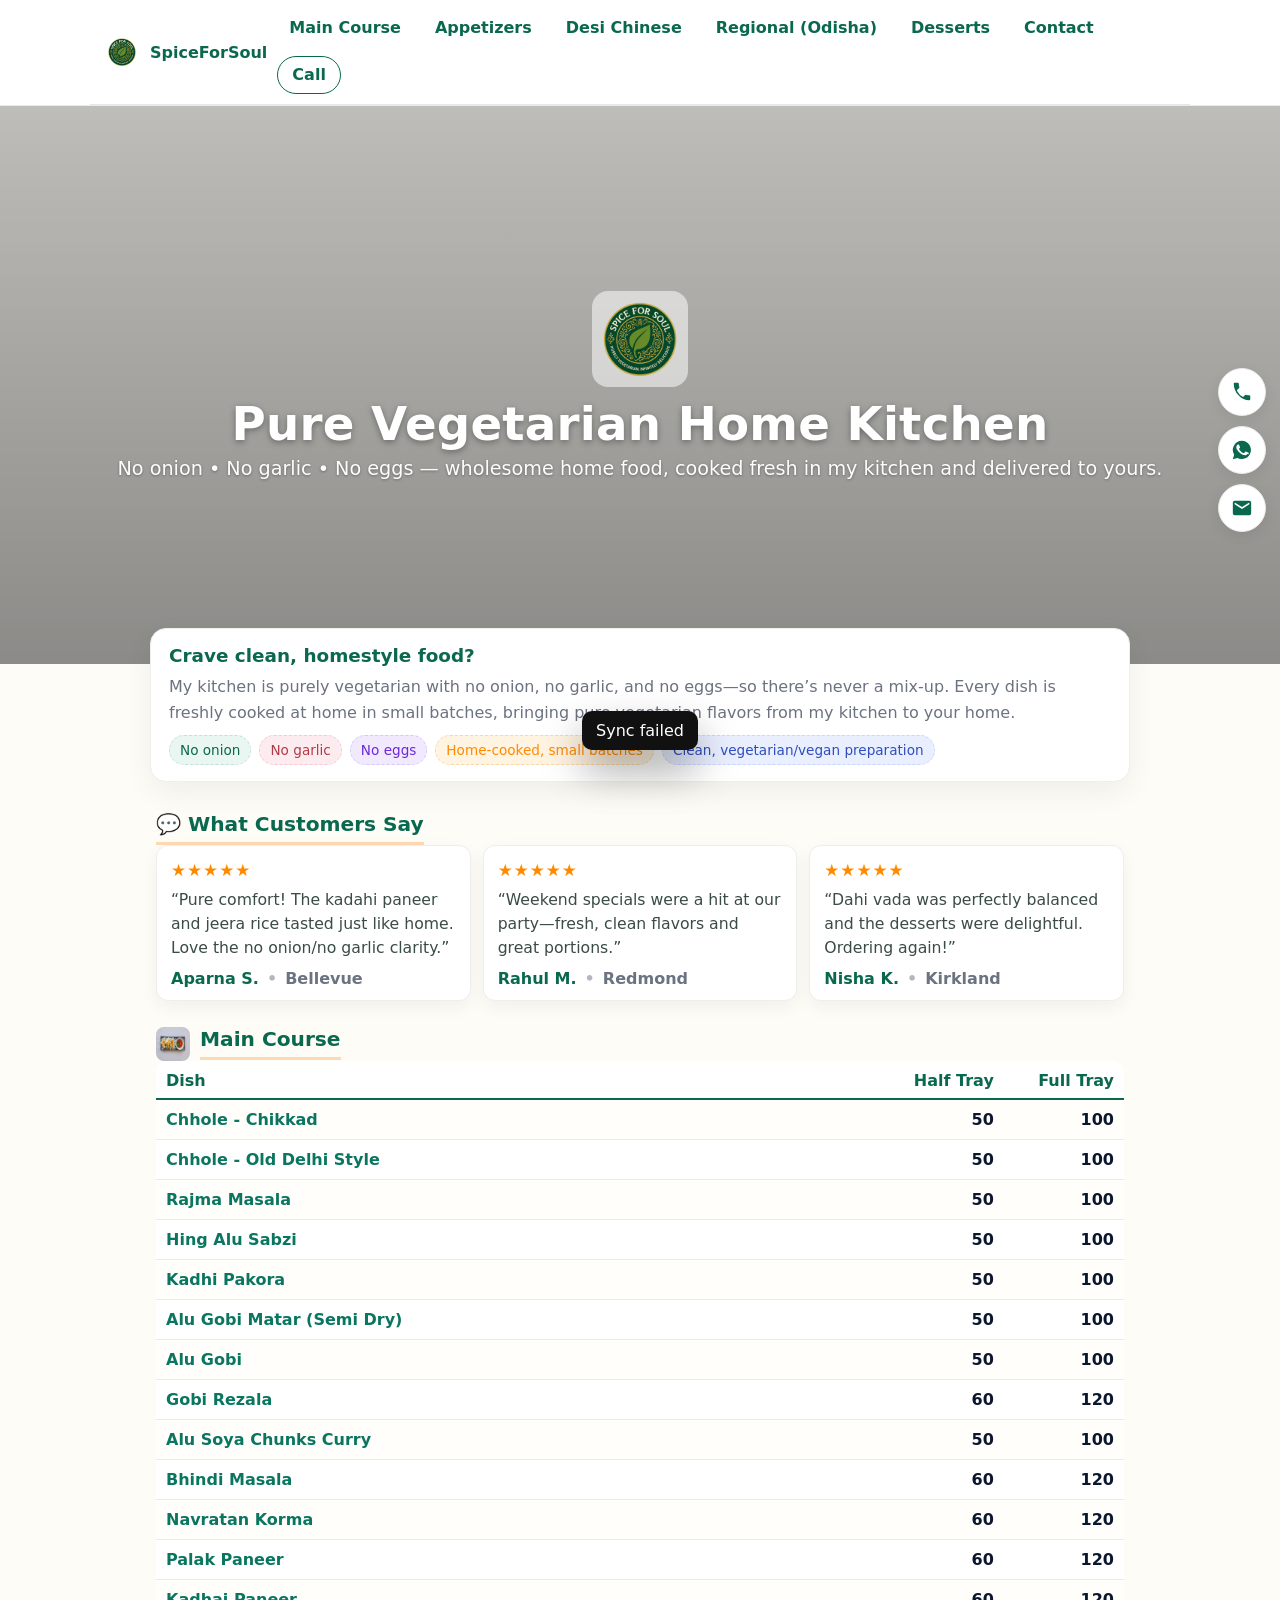
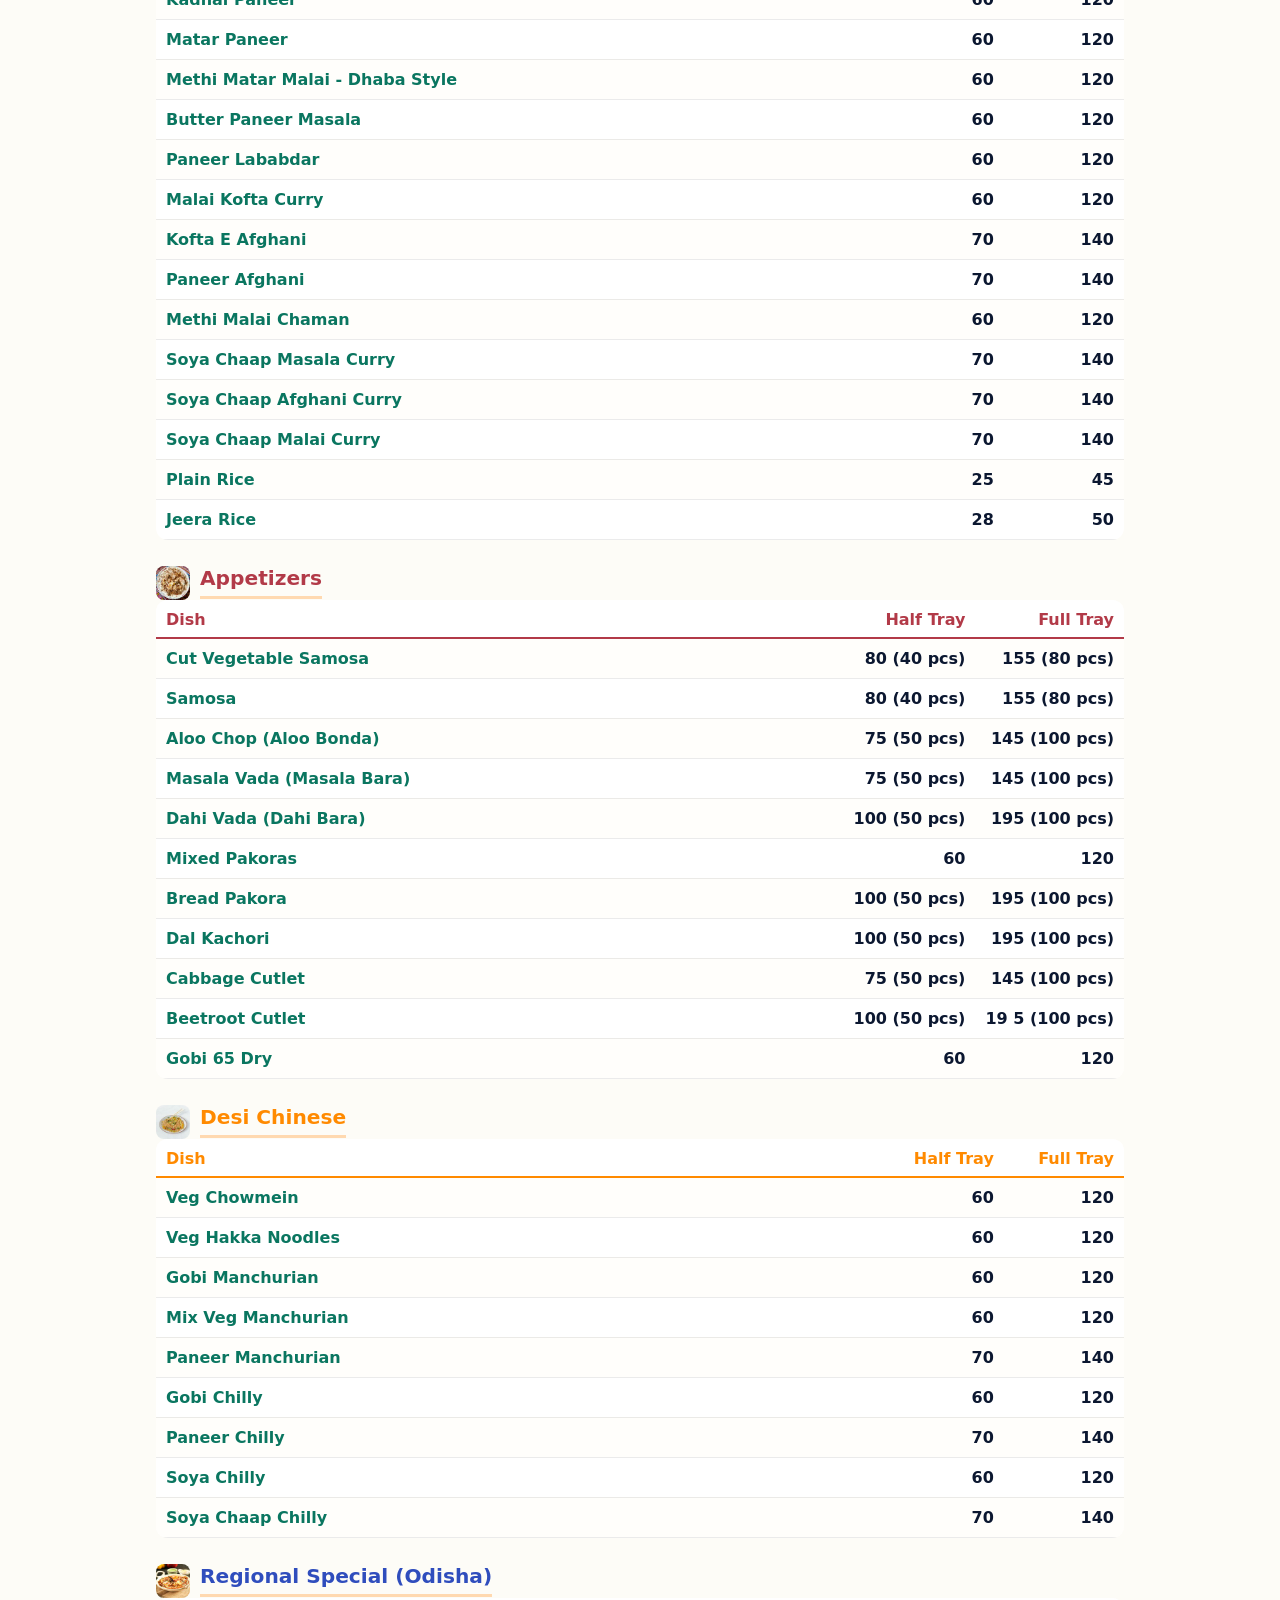
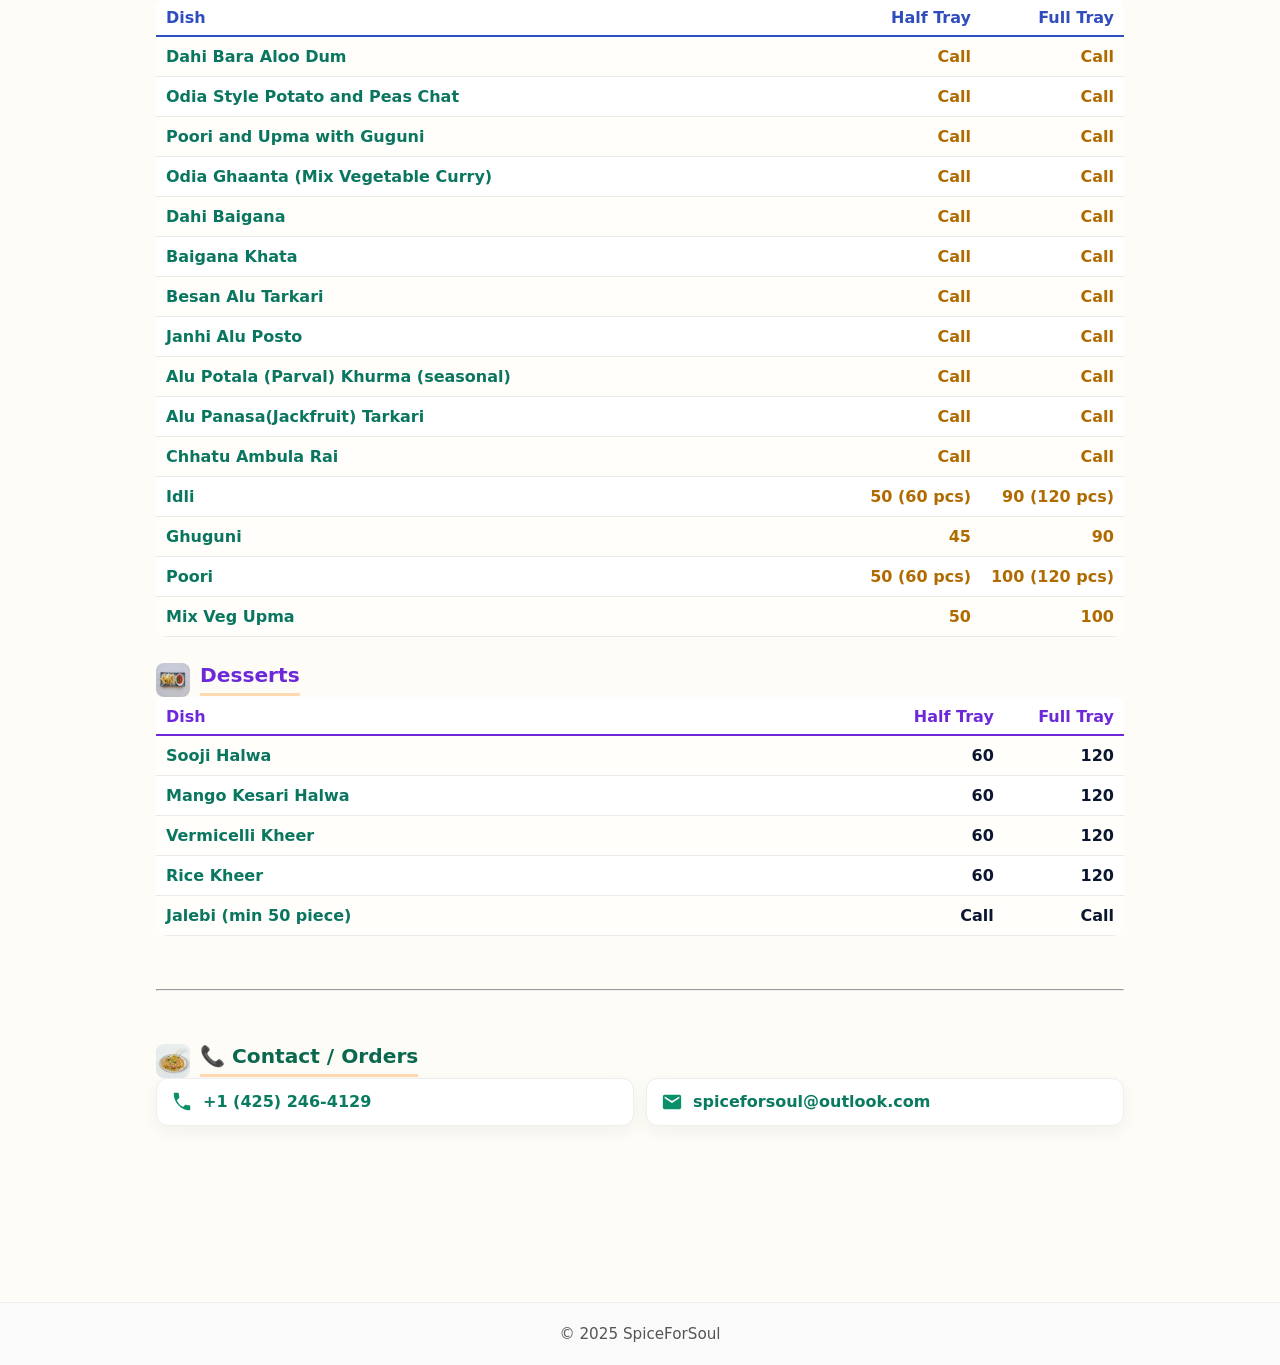
==== commit 74a4ccce: "updates" ====
--- a/index.html
+++ b/index.html
@@ -861,7 +861,7 @@
             <tr><td><button class="dish-btn" data-dish="Dahi Vada">Dahi Vada (Dahi Bara)</button></td><td class='num' data-label='50 pcs'><strong>100 (50 pcs)</strong></td><td class='num' data-label='100 pcs'><strong>195 (100 pcs)</strong></td></tr>
             <tr><td><button class="dish-btn" data-dish="Mixed Pakoras">Mixed Pakoras</button></td><td class='num' data-label='Half Tray'><strong>60</strong></td><td class='num' data-label='Full Tray'><strong>120</strong></td></tr>
             <tr><td><button class="dish-btn" data-dish="Bread Pakora">Bread Pakora</button></td><td class='num' data-label='50 pcs'><strong>100 (50 pcs)</strong></td><td class='num' data-label='100 pcs'><strong>195 (100 pcs)</strong></td></tr>
-            <tr><td><button class="dish-btn" data-dish="Dal Kachori">Dal Kachori</button></td><td class='num' data-label='50 pcs'><strong>75 (100 pcs)</strong></td><td class='num' data-label='100 pcs'><strong>195 (100 pcs)</strong></td></tr>
+            <tr><td><button class="dish-btn" data-dish="Dal Kachori">Dal Kachori</button></td><td class='num' data-label='50 pcs'><strong>100 (50 pcs)</strong></td><td class='num' data-label='100 pcs'><strong>195 (100 pcs)</strong></td></tr>
             <tr><td><button class="dish-btn" data-dish="Cabbage Cutlet">Cabbage Cutlet</button></td><td class='num' data-label='50 pcs'><strong>75 (50 pcs)</strong></td><td class='num' data-label='100 pcs'><strong>145 (100 pcs)</strong></td></tr>
             <tr><td><button class="dish-btn" data-dish="Beetroot Cutlet">Beetroot Cutlet</button></td><td class='num' data-label='50 pcs'><strong>100 (50 pcs)</strong></td><td class='num' data-label='100 pcs'><strong>19 5 (100 pcs)</strong></td></tr>
             <tr><td><button class="dish-btn" data-dish="Gobi 65 Dry">Gobi 65 Dry</button></td><td class='num' data-label='half-tray'><strong>60</strong></td><td class='num' data-label='full-tray'><strong>120</strong></td></tr>
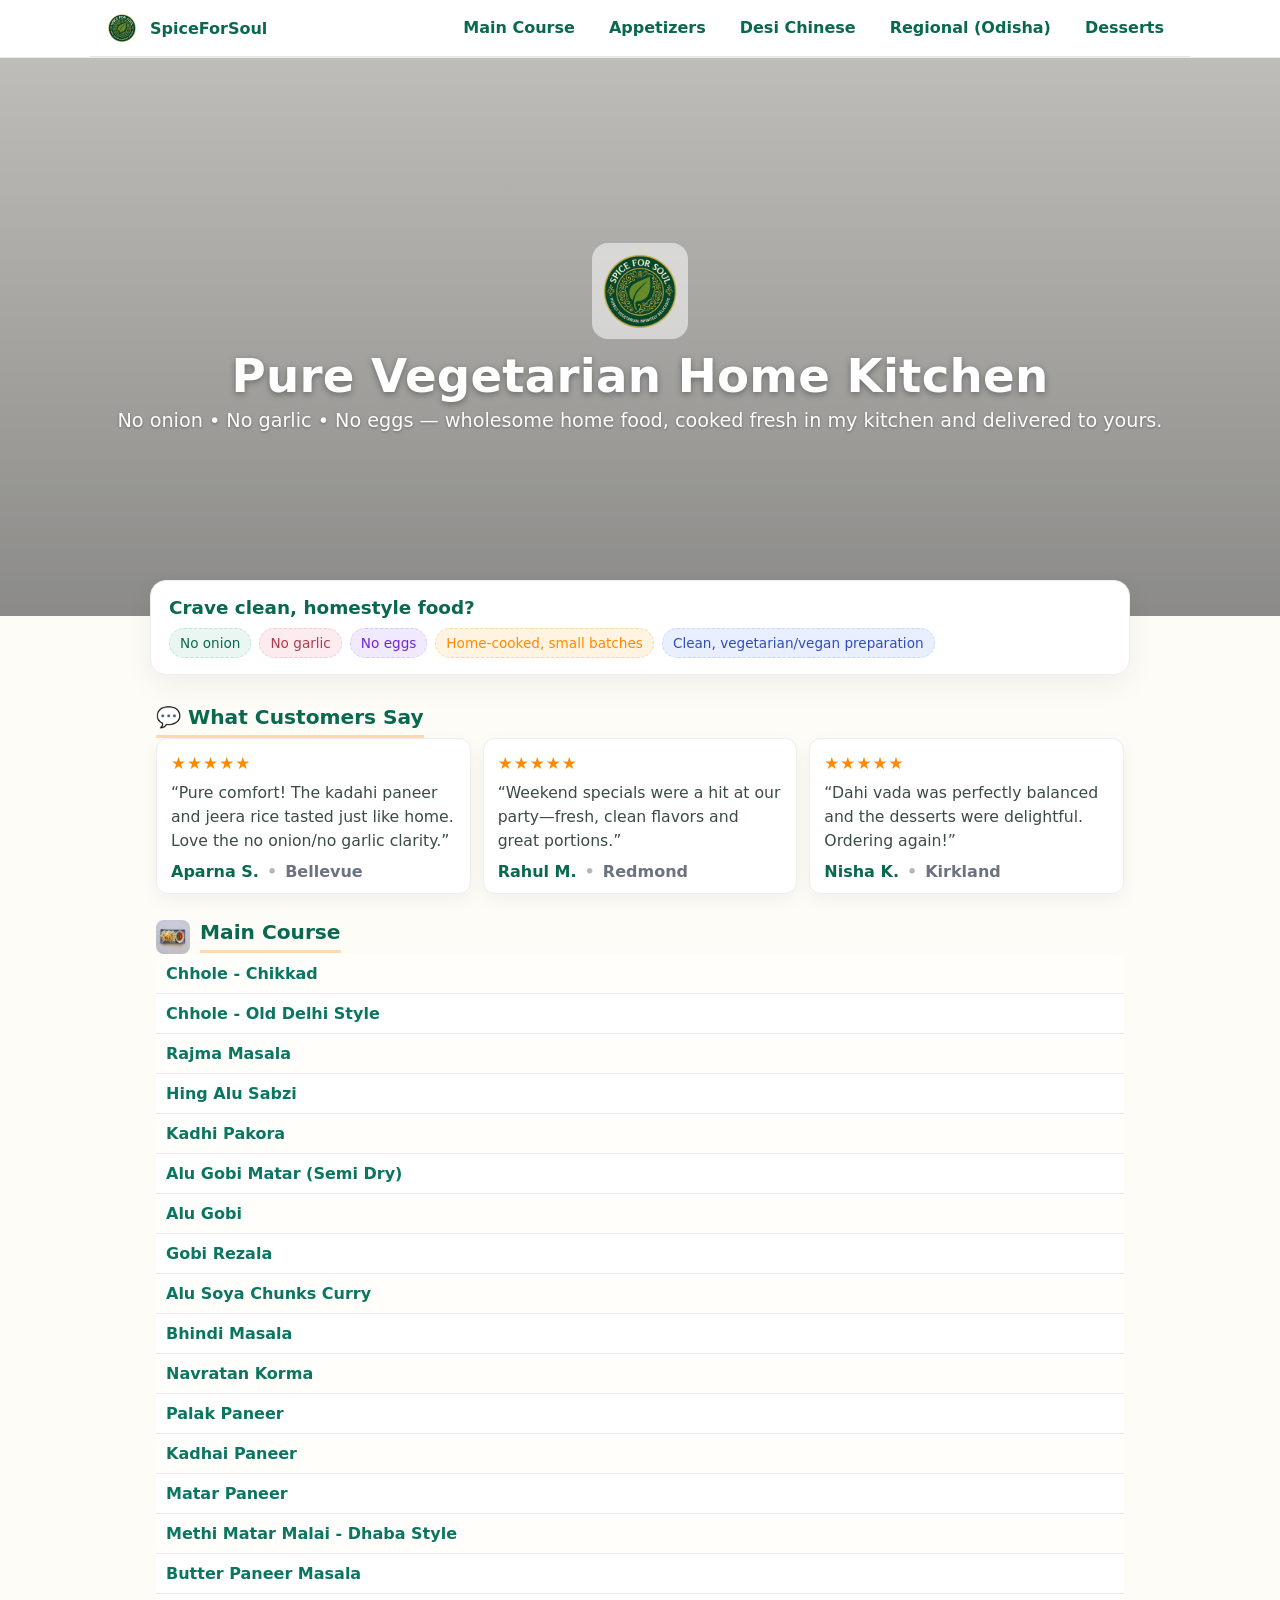
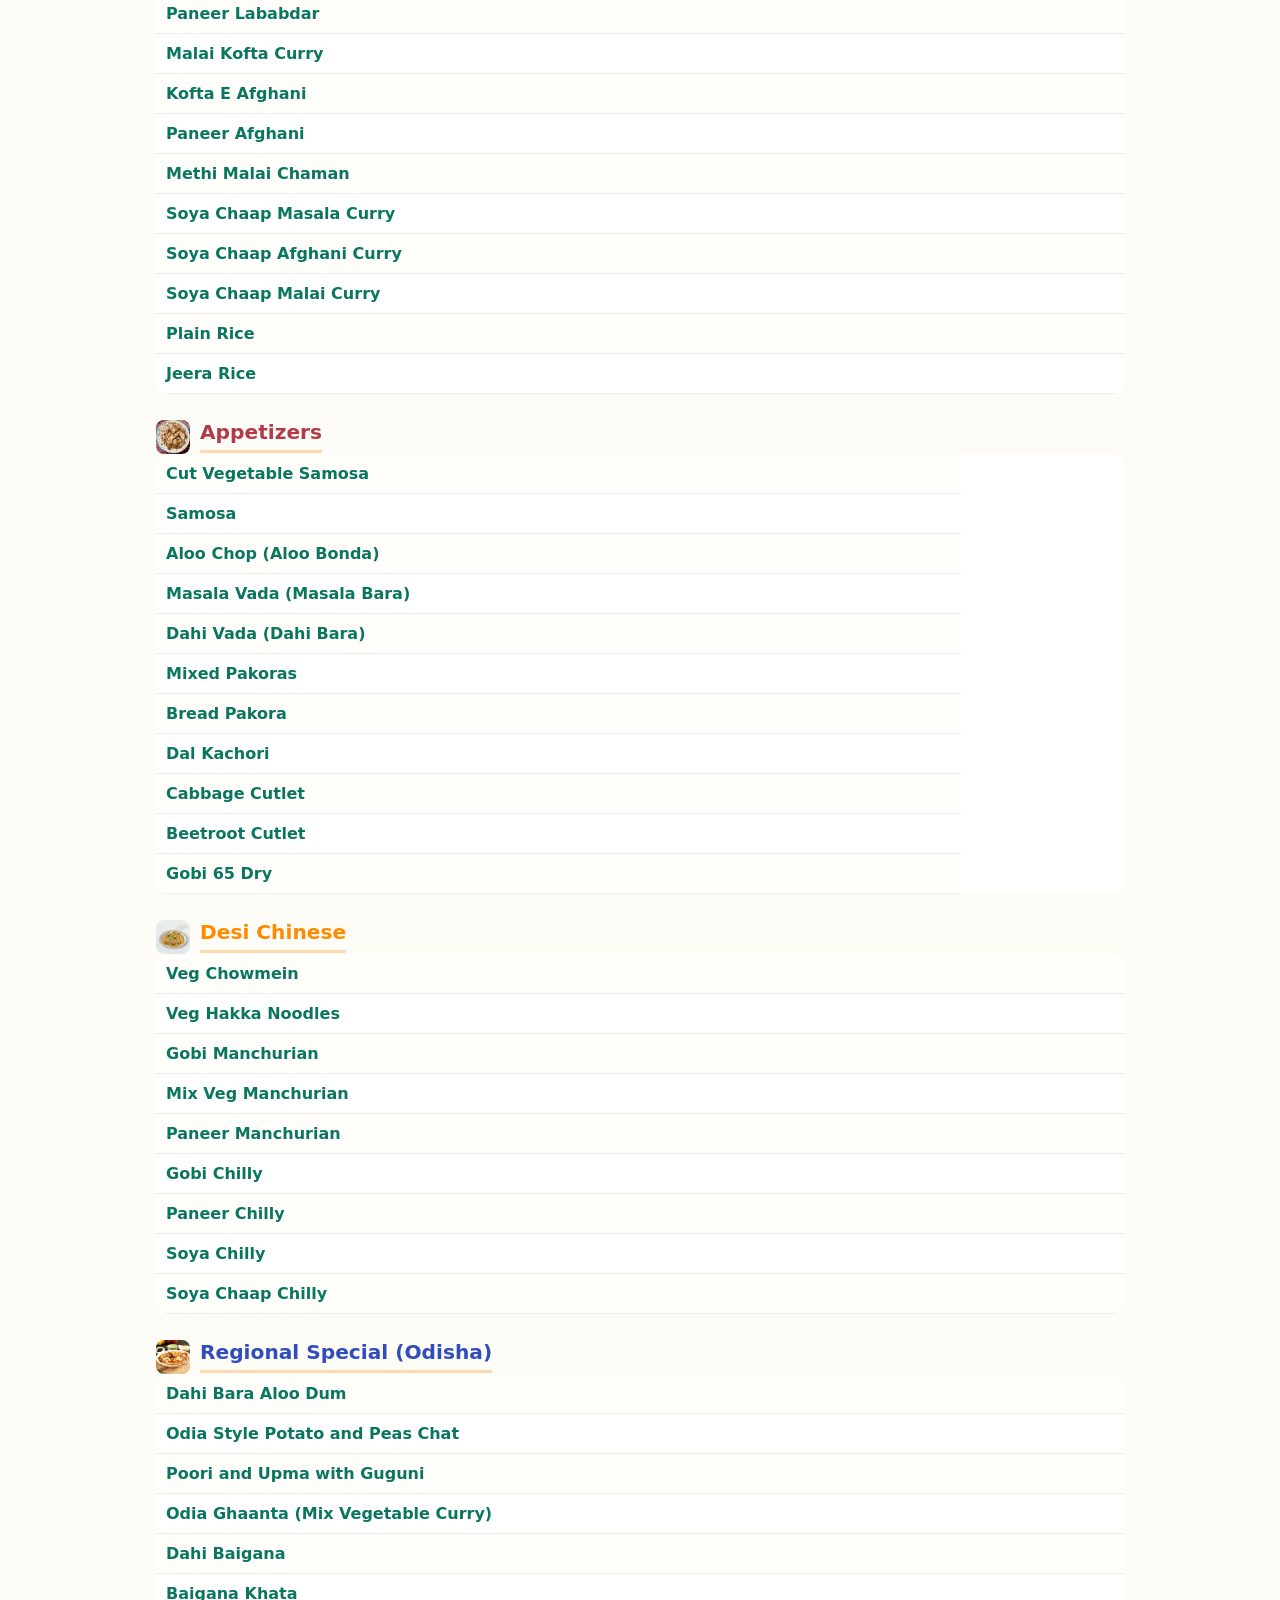
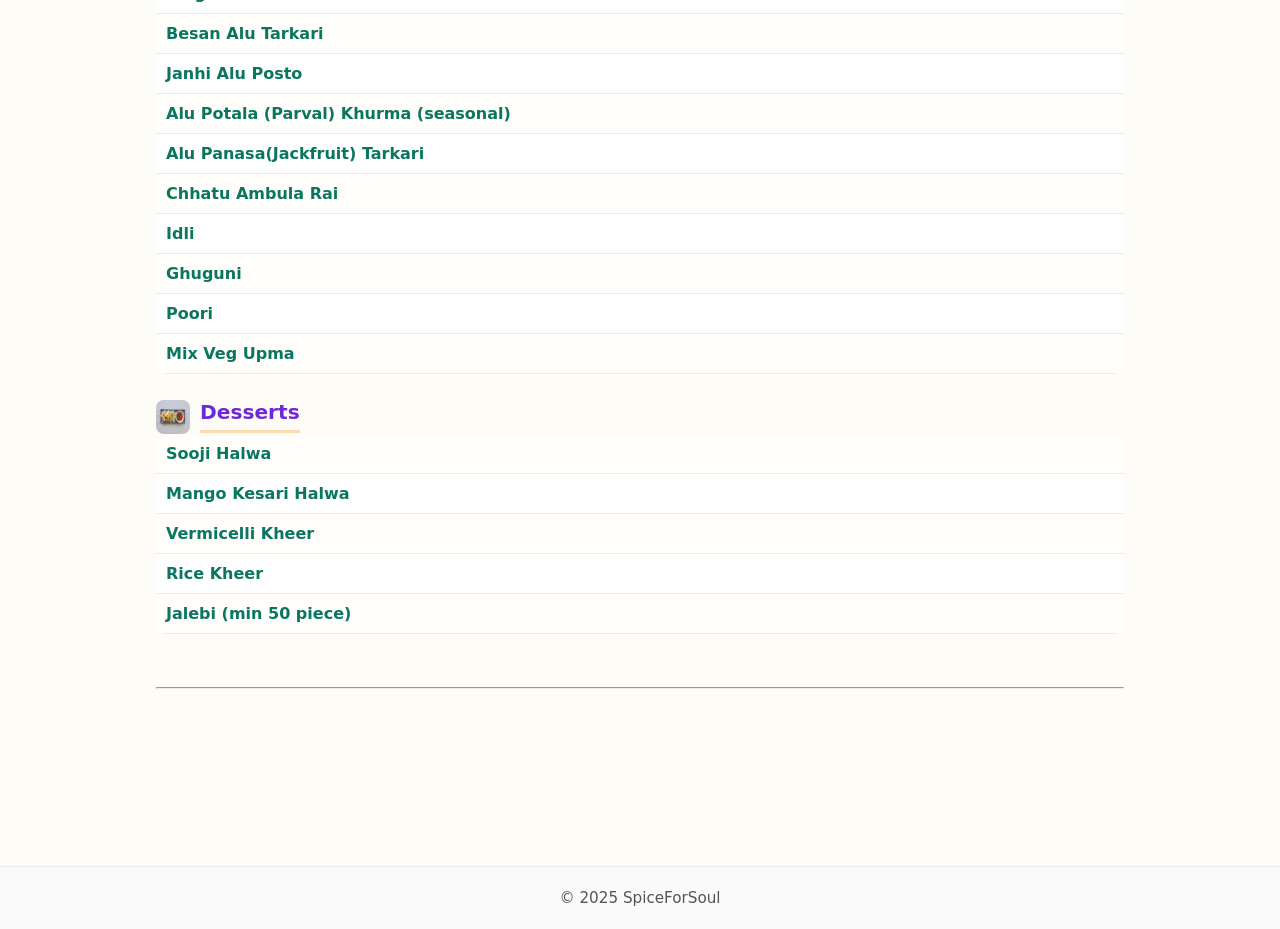
==== commit 569bed86: "updates (#10)" ====
--- a/index.html
+++ b/index.html
@@ -88,7 +88,7 @@
     table{width:100%; border-collapse:collapse; background:#fff; border-radius:12px; overflow:hidden}
     thead th{ text-align:left; color:var(--brand); font-weight:800; padding:10px 10px 8px; border-bottom:1.5px solid var(--gold); white-space:nowrap }
     tbody td{ padding:10px; vertical-align:top; border-bottom:1px solid rgba(0,0,0,.08) }
-    td.num{ text-align:right; font-weight:700 }
+    td.num{ text-align:right; font-weight:700; display: none;}
     td.na{ color:#999; text-align:center }
     td.call{ color:#b06b00; text-align:center; font-weight:700 }
 
@@ -192,27 +192,27 @@
 
 /* Default: keep headers green for Main Course */
 #main-course .section-header h2{ color: var(--brand) }
-#main-course thead th{ color: var(--brand); border-bottom-color: var(--brand) }
+#main-course thead th{ color: var(--brand); border-bottom-color: var(--brand); display: none; }
 #main-course .dish-btn:hover, #main-course .dish-btn:focus{ color: var(--brand) }
 
 /* Appetizers in warm paprika */
 #appetizers .section-header h2{ color: var(--paprika) }
-#appetizers thead th{ color: var(--paprika); border-bottom-color: var(--paprika) }
+#appetizers thead th{ color: var(--paprika); border-bottom-color: var(--paprika); display: none; }
 #appetizers .dish-btn:hover, #appetizers .dish-btn:focus{ color: var(--paprika) }
 
 /* Desi Chinese in saffron */
 #desi-chinese .section-header h2{ color: var(--saffron) }
-#desi-chinese thead th{ color: var(--saffron); border-bottom-color: var(--saffron) }
+#desi-chinese thead th{ color: var(--saffron); border-bottom-color: var(--saffron); display: none;}
 #desi-chinese .dish-btn:hover, #desi-chinese .dish-btn:focus{ color: var(--saffron) }
 
 /* Odisha in deep indigo */
 #odisha .section-header h2{ color: var(--indigo) }
-#odisha thead th{ color: var(--indigo); border-bottom-color: var(--indigo) }
+#odisha thead th{ color: var(--indigo); border-bottom-color: var(--indigo); display: none; }
 #odisha .dish-btn:hover, #odisha .dish-btn:focus{ color: var(--indigo) }
 
 /* Desserts in plum */
 #desserts .section-header h2{ color: var(--plum) }
-#desserts thead th{ color: var(--plum); border-bottom-color: var(--plum) }
+#desserts thead th{ color: var(--plum); border-bottom-color: var(--plum); display: none; }
 #desserts .dish-btn:hover, #desserts .dish-btn:focus{ color: var(--plum) }
 
 /* Badge rainbow for quick visual cues */
@@ -300,8 +300,8 @@
 }
 
 /* If the header set includes “Half Tray”/“Full Tray” ensure the last two columns are fixed width */
-table.price-align.has-half-full col[data-col="half"],
-table.price-align.has-half-full col[data-col="full"] { width: var(--w-large); }
+/* table.price-align.has-half-full col[data-col="half"],
+table.price-align.has-half-full col[data-col="full"] { width: var(--w-large); } */
 
 /* If the header set includes “50/100 pcs” ensure fixed width */
 table.price-align.has-50-100 col[data-col="50"],
@@ -677,8 +677,8 @@
         <a role="menuitem" href="#desi-chinese">Desi Chinese</a>
         <a role="menuitem" href="#odisha">Regional (Odisha)</a>
         <a role="menuitem" href="#desserts">Desserts</a>
-        <a role="menuitem" href="#contact">Contact</a>
-        <a class="cta" role="menuitem" href="tel:+14252464129">Call</a>
+        <!-- <a role="menuitem" href="#contact">Contact</a>
+        <a class="cta" role="menuitem" href="tel:+14252464129">Call</a> -->
       </div>
     </nav>
   </div>
@@ -709,7 +709,7 @@
   <!-- INTRO -->
   <section class="intro" aria-labelledby="intro-title">
     <h2 id="intro-title">Crave clean, homestyle food?</h2>
-    <p>My kitchen is purely vegetarian with no onion, no garlic, and no eggs—so there’s never a mix‑up. Every dish is freshly cooked at home in small batches, bringing pure vegetarian flavors from my kitchen to your home.</p>
+    <!-- <p>My kitchen is purely vegetarian with no onion, no garlic, and no eggs—so there’s never a mix‑up. Every dish is freshly cooked at home in small batches, bringing pure vegetarian flavors from my kitchen to your home.</p> -->
     <div class="badges" role="list" aria-label="Kitchen highlights">
       <span class="badge" role="listitem">No onion</span>
       <span class="badge" role="listitem">No garlic</span>
@@ -948,7 +948,7 @@
     <br/>
 
     <!-- CONTACT -->
-    <section class="section" id="contact">
+    <!-- <section class="section" id="contact">
       <div class="section-header">
         <img class="mthumb" src="assets/thumb_hero_chowmein.jpg" alt="Contact" loading="lazy">
         <h2>📞 Contact / Orders</h2>
@@ -963,11 +963,11 @@
           <a href="mailto:spiceforsoul@outlook.com">spiceforsoul@outlook.com</a>
         </div>
       </div>
-    </section>
+    </section> -->
   </main>
 
   <!-- Sticky Social -->
-  <div class="social-bar" aria-label="Quick social links">
+  <!-- <div class="social-bar" aria-label="Quick social links">
     <a href="tel:+14252464129" title="Call">
       <svg viewBox="0 0 24 24"><path d="M6.62 10.79a15.05 15.05 0 006.59 6.59l2.2-2.2a1 1 0 011.02-.24c1.12.37 2.33.57 3.57.57a1 1 0 011 1v3.5a1 1 0 01-1 1C11.3 21.02 2.98 12.7 2.98 2.98a1 1 0 011-1H7.5a1 1 0 011 1c0 1.24.2 2.45.57 3.57a1 1 0 01-.24 1.02l-2.2 2.2z"/></svg>
     </a>
@@ -977,16 +977,16 @@
     <a href="mailto:orders@spiceforsoul.com" title="Email">
       <svg viewBox="0 0 24 24"><path d="M20 4H4a2 2 0 00-2 2v12a2 2 0 002 2h16a2 2 0 002-2V6a2 2 0 00-2-2zm0 4l-8 5-8-5V6l8 5 8-5v2z"/></svg>
     </a>
-  </div>
+  </div> -->
 
   <!-- Mobile quick action bar -->
-  <div class="action-bar" role="navigation" aria-label="Quick actions">
+  <!-- <div class="action-bar" role="navigation" aria-label="Quick actions">
     <div class="action-inner">
       <a href="tel:+14252464129">Call</a>
       <a class="secondary" href="https://wa.me/14252464129">WhatsApp</a>
       <a class="secondary" href="mailto:orders@spiceforsoul.com">Email</a>
     </div>
-  </div>
+  </div> -->
 
   <!-- Modal template -->
   <div class="modal" id="dish-modal" aria-hidden="true" role="dialog" aria-labelledby="dish-title">
@@ -1011,10 +1011,10 @@
           <span class="tag">No eggs</span>
         </div>
       </div>
-      <div class="modal-footer">
+      <!-- <div class="modal-footer">
         <button class="btn secondary" data-close="true">Close</button>
         <a class="btn" href="tel:+14252464129">Order by phone</a>
-      </div>
+      </div> -->
     </div>
   </div>
 
@@ -1222,7 +1222,10 @@
     if(currentETag && !force) headers["If-None-Match"] = currentETag;
     const res = await fetch(`/api/menu/${DOC_SLUG}?t=${Date.now()}`, { headers, credentials:"include" });
     if(res.status === 304){ return false; }
-    if(!res.ok){ toast("Sync failed"); return false; }
+    if(!res.ok){ 
+      // toast("Sync failed"); 
+      return false; 
+      }
     const etag = res.headers.get("etag"); if(etag) currentETag = etag;
     const json = await res.json();
     if(json && json.data){ applyPayload(json.data); }
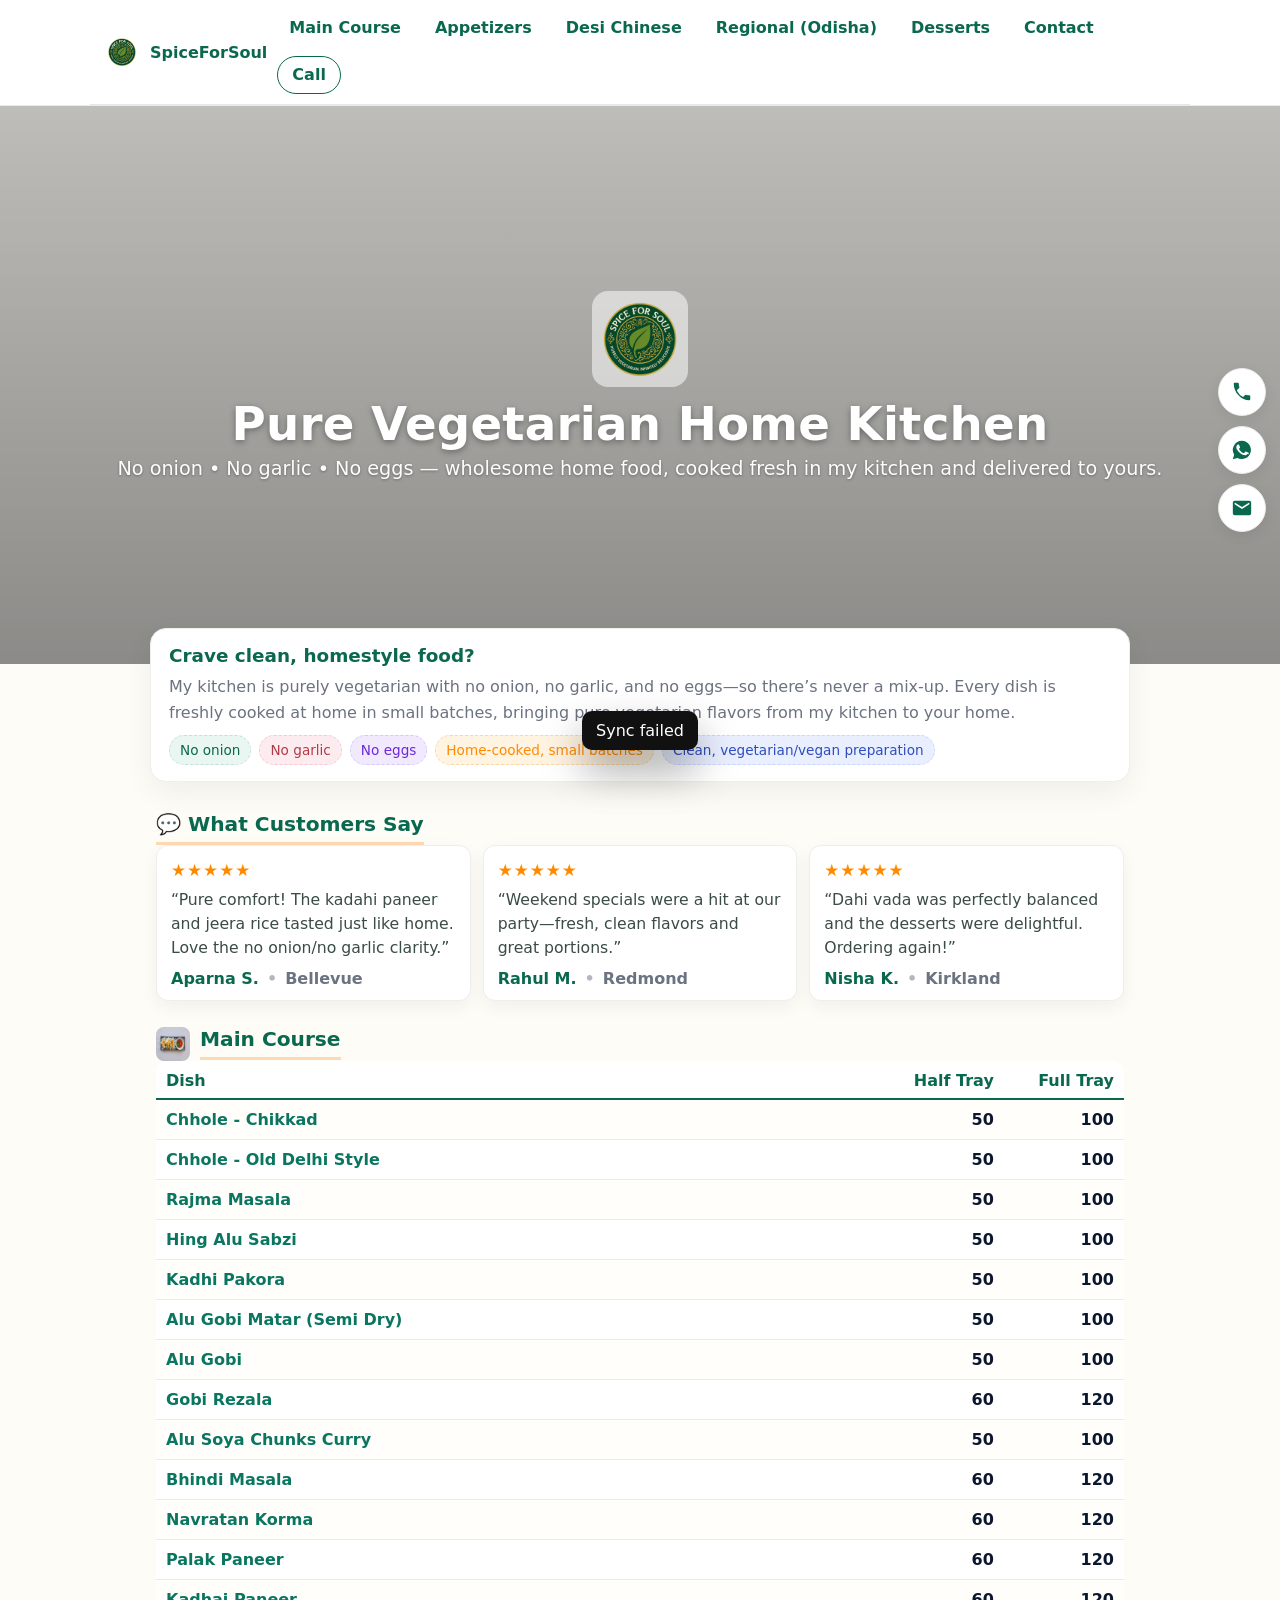
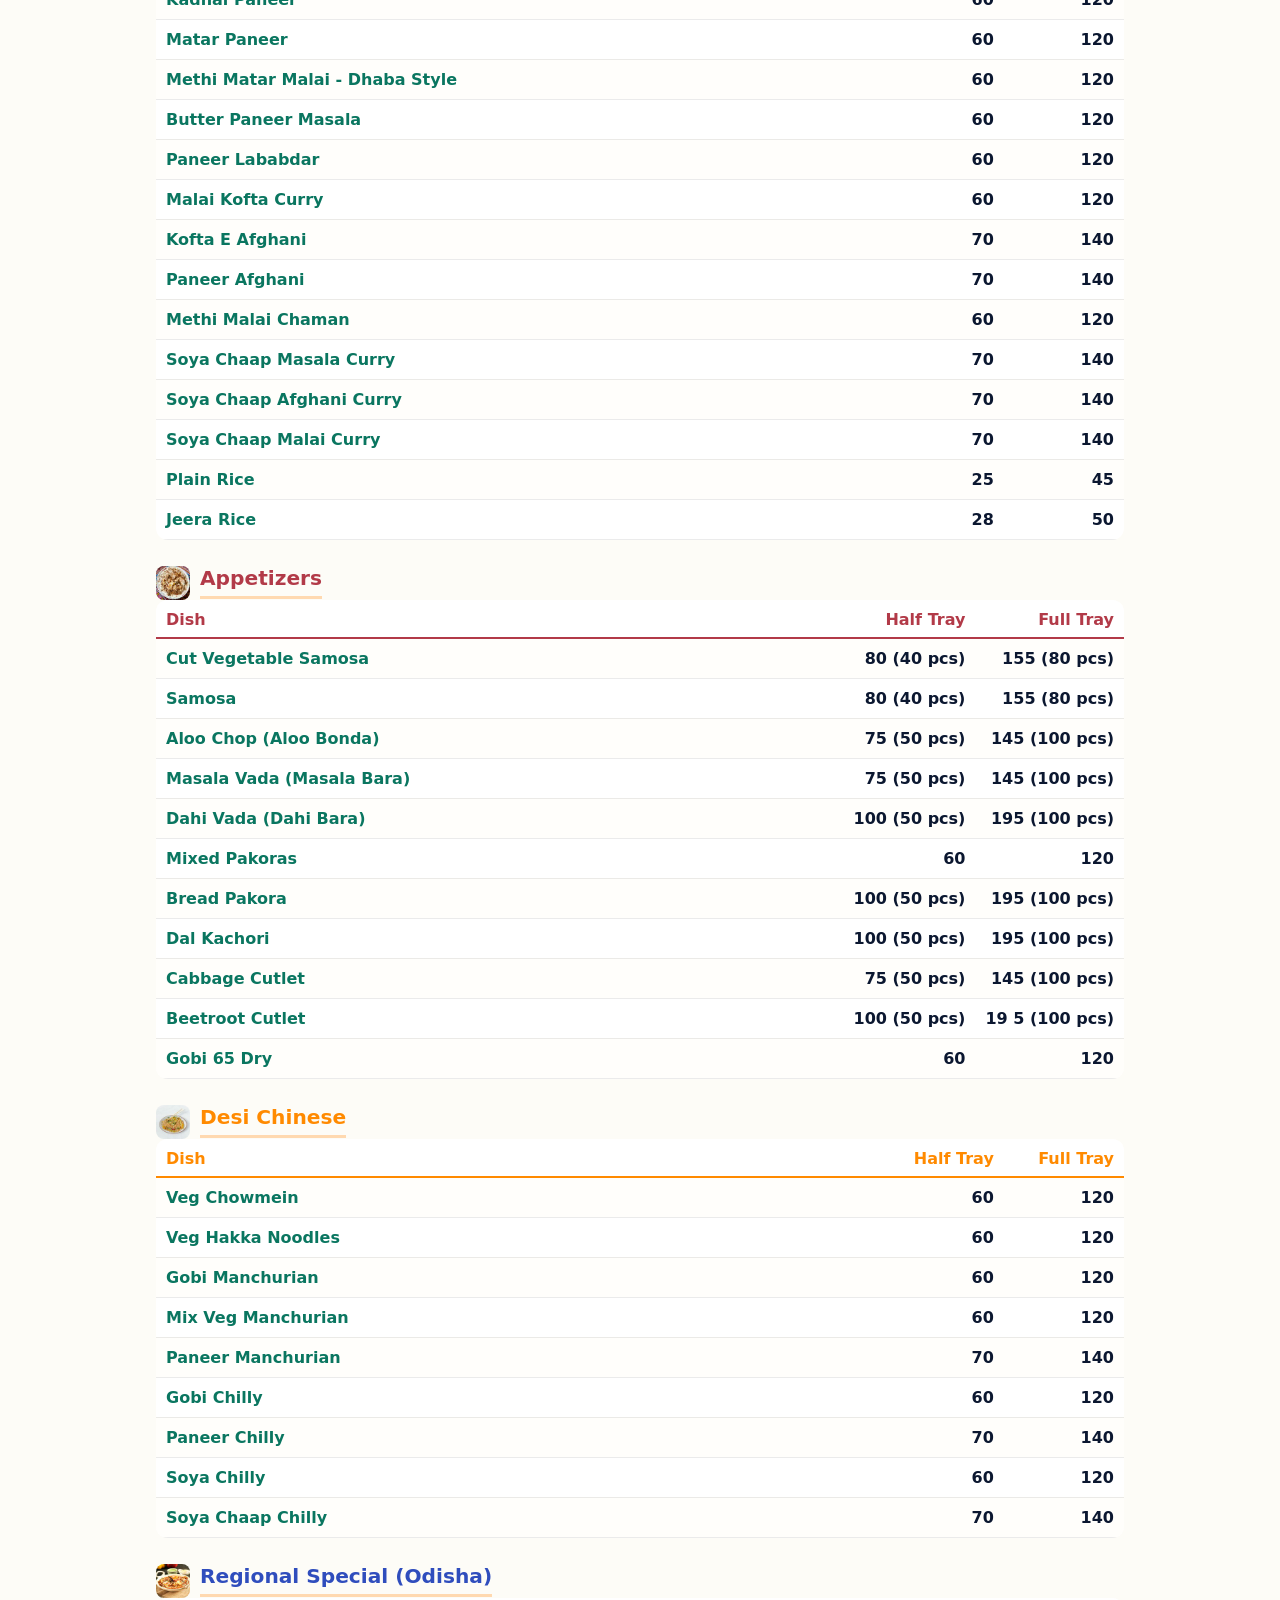
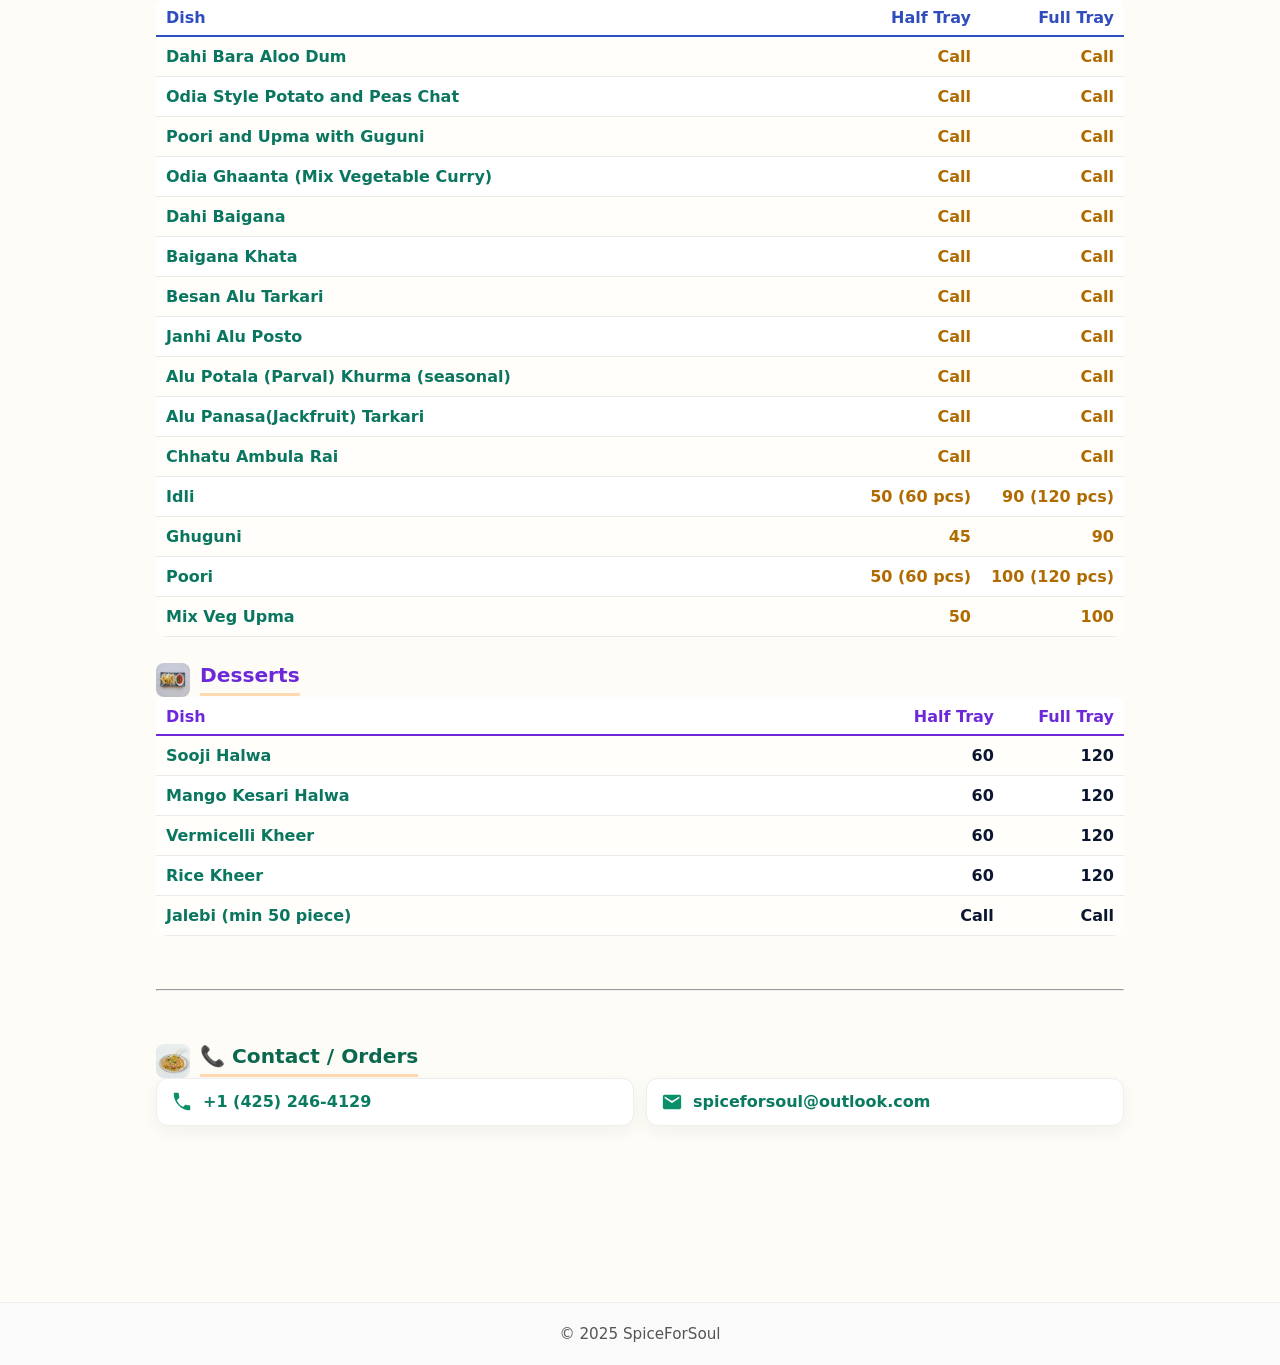
==== commit 1bf4306f: "updates (#10)" ====
--- a/index.html
+++ b/index.html
@@ -88,7 +88,7 @@
     table{width:100%; border-collapse:collapse; background:#fff; border-radius:12px; overflow:hidden}
     thead th{ text-align:left; color:var(--brand); font-weight:800; padding:10px 10px 8px; border-bottom:1.5px solid var(--gold); white-space:nowrap }
     tbody td{ padding:10px; vertical-align:top; border-bottom:1px solid rgba(0,0,0,.08) }
-    td.num{ text-align:right; font-weight:700; display: none;}
+    td.num{ text-align:right; font-weight:700 }
     td.na{ color:#999; text-align:center }
     td.call{ color:#b06b00; text-align:center; font-weight:700 }
 
@@ -192,27 +192,27 @@
 
 /* Default: keep headers green for Main Course */
 #main-course .section-header h2{ color: var(--brand) }
-#main-course thead th{ color: var(--brand); border-bottom-color: var(--brand); display: none; }
+#main-course thead th{ color: var(--brand); border-bottom-color: var(--brand) }
 #main-course .dish-btn:hover, #main-course .dish-btn:focus{ color: var(--brand) }
 
 /* Appetizers in warm paprika */
 #appetizers .section-header h2{ color: var(--paprika) }
-#appetizers thead th{ color: var(--paprika); border-bottom-color: var(--paprika); display: none; }
+#appetizers thead th{ color: var(--paprika); border-bottom-color: var(--paprika) }
 #appetizers .dish-btn:hover, #appetizers .dish-btn:focus{ color: var(--paprika) }
 
 /* Desi Chinese in saffron */
 #desi-chinese .section-header h2{ color: var(--saffron) }
-#desi-chinese thead th{ color: var(--saffron); border-bottom-color: var(--saffron); display: none;}
+#desi-chinese thead th{ color: var(--saffron); border-bottom-color: var(--saffron) }
 #desi-chinese .dish-btn:hover, #desi-chinese .dish-btn:focus{ color: var(--saffron) }
 
 /* Odisha in deep indigo */
 #odisha .section-header h2{ color: var(--indigo) }
-#odisha thead th{ color: var(--indigo); border-bottom-color: var(--indigo); display: none; }
+#odisha thead th{ color: var(--indigo); border-bottom-color: var(--indigo) }
 #odisha .dish-btn:hover, #odisha .dish-btn:focus{ color: var(--indigo) }
 
 /* Desserts in plum */
 #desserts .section-header h2{ color: var(--plum) }
-#desserts thead th{ color: var(--plum); border-bottom-color: var(--plum); display: none; }
+#desserts thead th{ color: var(--plum); border-bottom-color: var(--plum) }
 #desserts .dish-btn:hover, #desserts .dish-btn:focus{ color: var(--plum) }
 
 /* Badge rainbow for quick visual cues */
@@ -300,8 +300,8 @@
 }
 
 /* If the header set includes “Half Tray”/“Full Tray” ensure the last two columns are fixed width */
-/* table.price-align.has-half-full col[data-col="half"],
-table.price-align.has-half-full col[data-col="full"] { width: var(--w-large); } */
+table.price-align.has-half-full col[data-col="half"],
+table.price-align.has-half-full col[data-col="full"] { width: var(--w-large); }
 
 /* If the header set includes “50/100 pcs” ensure fixed width */
 table.price-align.has-50-100 col[data-col="50"],
@@ -677,8 +677,8 @@
         <a role="menuitem" href="#desi-chinese">Desi Chinese</a>
         <a role="menuitem" href="#odisha">Regional (Odisha)</a>
         <a role="menuitem" href="#desserts">Desserts</a>
-        <!-- <a role="menuitem" href="#contact">Contact</a>
-        <a class="cta" role="menuitem" href="tel:+14252464129">Call</a> -->
+        <a role="menuitem" href="#contact">Contact</a>
+        <a class="cta" role="menuitem" href="tel:+14252464129">Call</a>
       </div>
     </nav>
   </div>
@@ -709,7 +709,7 @@
   <!-- INTRO -->
   <section class="intro" aria-labelledby="intro-title">
     <h2 id="intro-title">Crave clean, homestyle food?</h2>
-    <!-- <p>My kitchen is purely vegetarian with no onion, no garlic, and no eggs—so there’s never a mix‑up. Every dish is freshly cooked at home in small batches, bringing pure vegetarian flavors from my kitchen to your home.</p> -->
+    <p>My kitchen is purely vegetarian with no onion, no garlic, and no eggs—so there’s never a mix‑up. Every dish is freshly cooked at home in small batches, bringing pure vegetarian flavors from my kitchen to your home.</p>
     <div class="badges" role="list" aria-label="Kitchen highlights">
       <span class="badge" role="listitem">No onion</span>
       <span class="badge" role="listitem">No garlic</span>
@@ -948,7 +948,7 @@
     <br/>
 
     <!-- CONTACT -->
-    <!-- <section class="section" id="contact">
+    <section class="section" id="contact">
       <div class="section-header">
         <img class="mthumb" src="assets/thumb_hero_chowmein.jpg" alt="Contact" loading="lazy">
         <h2>📞 Contact / Orders</h2>
@@ -963,11 +963,11 @@
           <a href="mailto:spiceforsoul@outlook.com">spiceforsoul@outlook.com</a>
         </div>
       </div>
-    </section> -->
+    </section>
   </main>
 
   <!-- Sticky Social -->
-  <!-- <div class="social-bar" aria-label="Quick social links">
+  <div class="social-bar" aria-label="Quick social links">
     <a href="tel:+14252464129" title="Call">
       <svg viewBox="0 0 24 24"><path d="M6.62 10.79a15.05 15.05 0 006.59 6.59l2.2-2.2a1 1 0 011.02-.24c1.12.37 2.33.57 3.57.57a1 1 0 011 1v3.5a1 1 0 01-1 1C11.3 21.02 2.98 12.7 2.98 2.98a1 1 0 011-1H7.5a1 1 0 011 1c0 1.24.2 2.45.57 3.57a1 1 0 01-.24 1.02l-2.2 2.2z"/></svg>
     </a>
@@ -977,16 +977,16 @@
     <a href="mailto:orders@spiceforsoul.com" title="Email">
       <svg viewBox="0 0 24 24"><path d="M20 4H4a2 2 0 00-2 2v12a2 2 0 002 2h16a2 2 0 002-2V6a2 2 0 00-2-2zm0 4l-8 5-8-5V6l8 5 8-5v2z"/></svg>
     </a>
-  </div> -->
+  </div>
 
   <!-- Mobile quick action bar -->
-  <!-- <div class="action-bar" role="navigation" aria-label="Quick actions">
+  <div class="action-bar" role="navigation" aria-label="Quick actions">
     <div class="action-inner">
       <a href="tel:+14252464129">Call</a>
       <a class="secondary" href="https://wa.me/14252464129">WhatsApp</a>
       <a class="secondary" href="mailto:orders@spiceforsoul.com">Email</a>
     </div>
-  </div> -->
+  </div>
 
   <!-- Modal template -->
   <div class="modal" id="dish-modal" aria-hidden="true" role="dialog" aria-labelledby="dish-title">
@@ -1011,10 +1011,10 @@
           <span class="tag">No eggs</span>
         </div>
       </div>
-      <!-- <div class="modal-footer">
+      <div class="modal-footer">
         <button class="btn secondary" data-close="true">Close</button>
         <a class="btn" href="tel:+14252464129">Order by phone</a>
-      </div> -->
+      </div>
     </div>
   </div>
 
@@ -1222,10 +1222,7 @@
     if(currentETag && !force) headers["If-None-Match"] = currentETag;
     const res = await fetch(`/api/menu/${DOC_SLUG}?t=${Date.now()}`, { headers, credentials:"include" });
     if(res.status === 304){ return false; }
-    if(!res.ok){ 
-      // toast("Sync failed"); 
-      return false; 
-      }
+    if(!res.ok){ toast("Sync failed"); return false; }
     const etag = res.headers.get("etag"); if(etag) currentETag = etag;
     const json = await res.json();
     if(json && json.data){ applyPayload(json.data); }
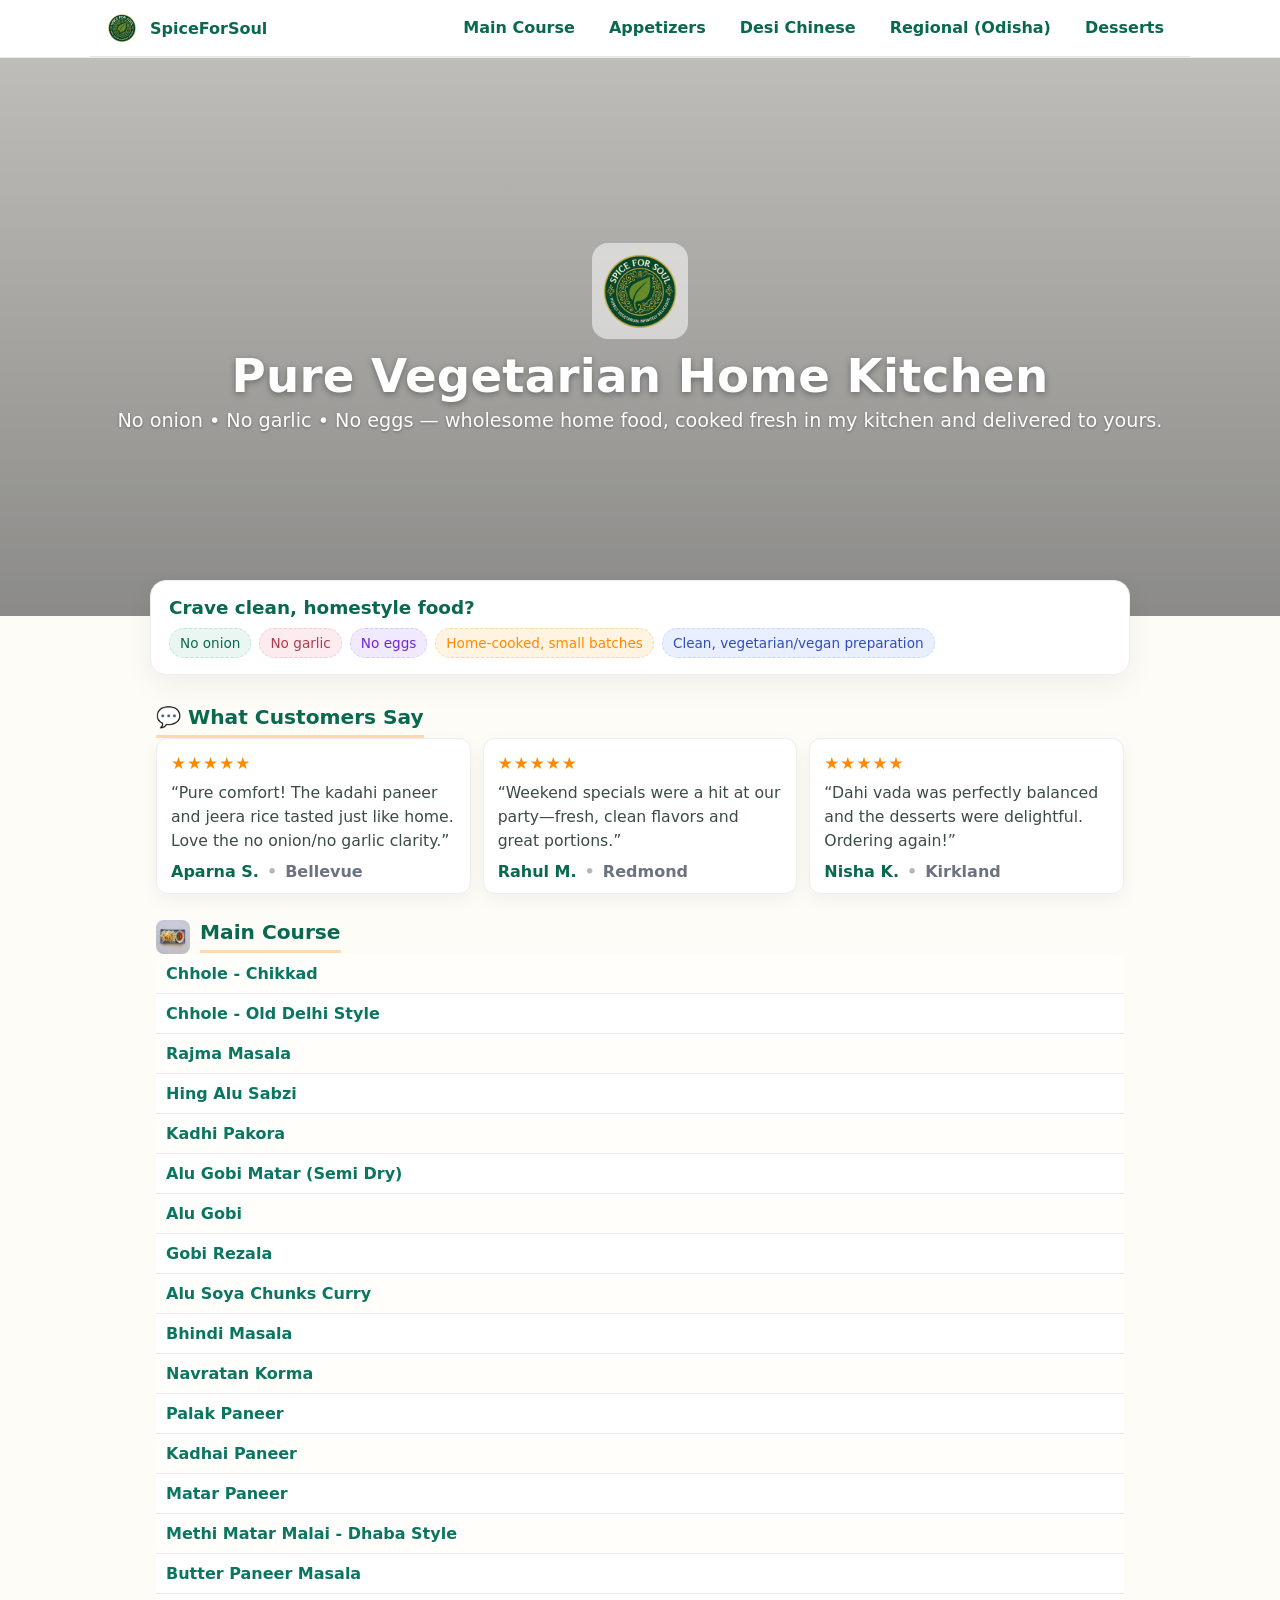
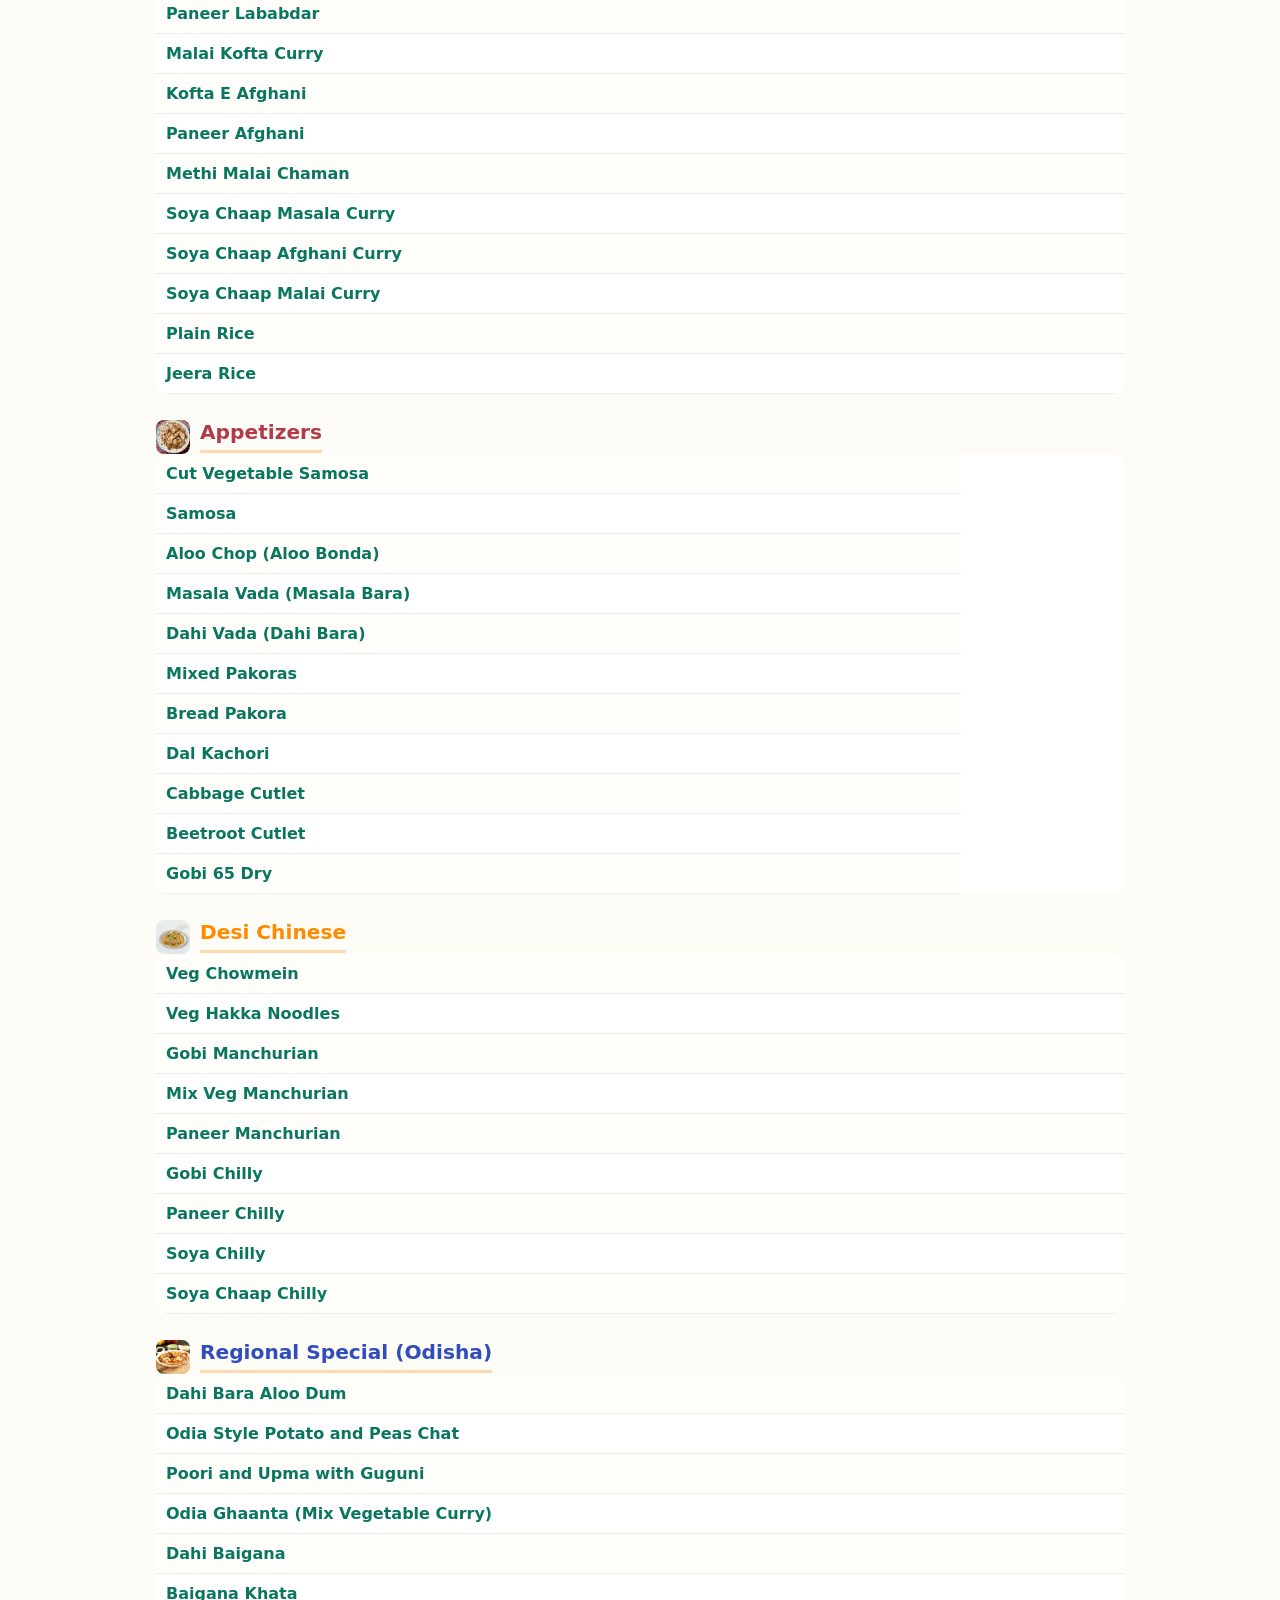
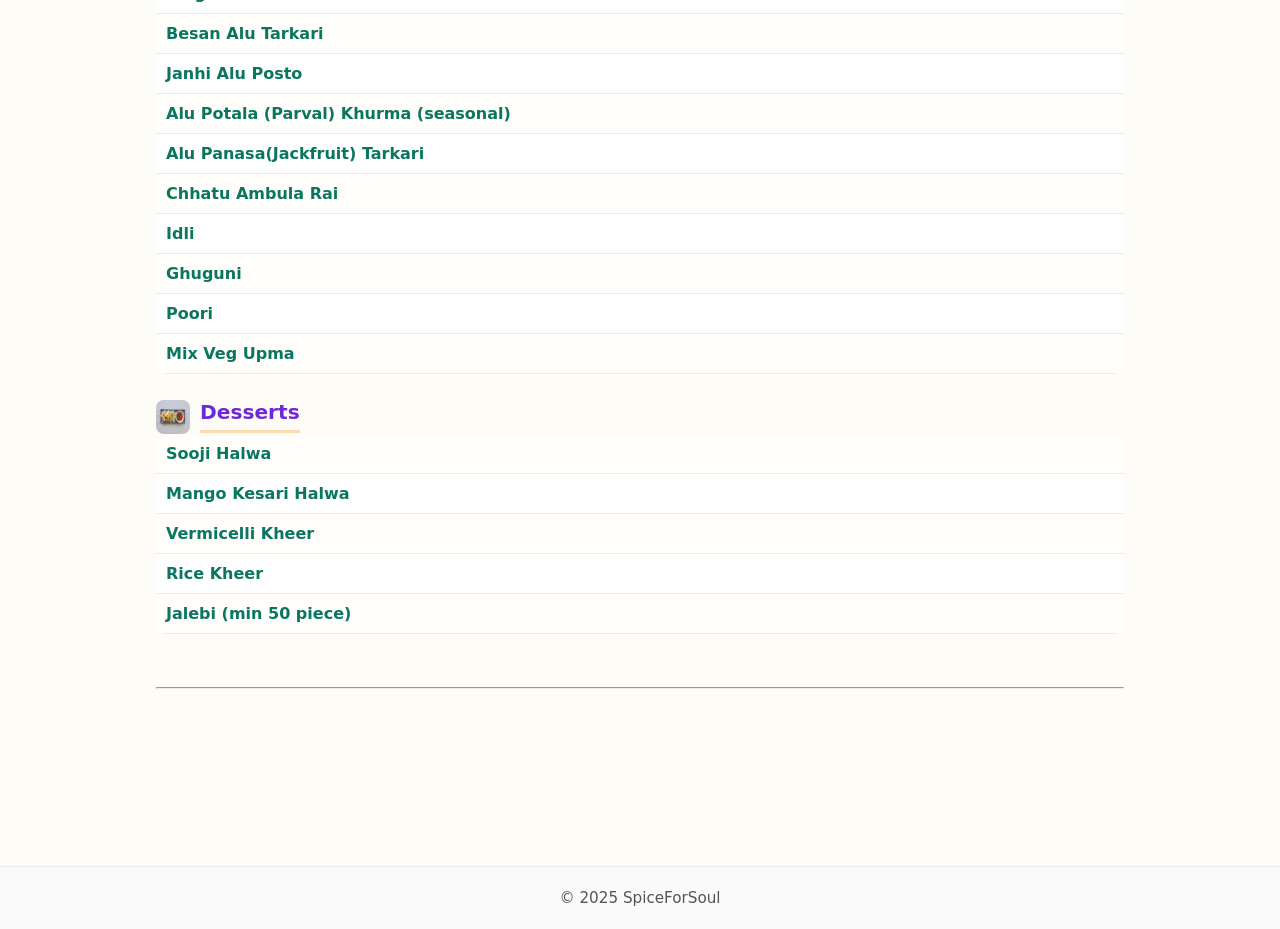
==== commit e9ce7a09: "site refresh" ====
--- a/index.html
+++ b/index.html
@@ -88,7 +88,7 @@
     table{width:100%; border-collapse:collapse; background:#fff; border-radius:12px; overflow:hidden}
     thead th{ text-align:left; color:var(--brand); font-weight:800; padding:10px 10px 8px; border-bottom:1.5px solid var(--gold); white-space:nowrap }
     tbody td{ padding:10px; vertical-align:top; border-bottom:1px solid rgba(0,0,0,.08) }
-    td.num{ text-align:right; font-weight:700 }
+    td.num{ text-align:right; font-weight:700; display: none;}
     td.na{ color:#999; text-align:center }
     td.call{ color:#b06b00; text-align:center; font-weight:700 }
 
@@ -192,27 +192,27 @@
 
 /* Default: keep headers green for Main Course */
 #main-course .section-header h2{ color: var(--brand) }
-#main-course thead th{ color: var(--brand); border-bottom-color: var(--brand) }
+#main-course thead th{ color: var(--brand); border-bottom-color: var(--brand); display: none; }
 #main-course .dish-btn:hover, #main-course .dish-btn:focus{ color: var(--brand) }
 
 /* Appetizers in warm paprika */
 #appetizers .section-header h2{ color: var(--paprika) }
-#appetizers thead th{ color: var(--paprika); border-bottom-color: var(--paprika) }
+#appetizers thead th{ color: var(--paprika); border-bottom-color: var(--paprika); display: none; }
 #appetizers .dish-btn:hover, #appetizers .dish-btn:focus{ color: var(--paprika) }
 
 /* Desi Chinese in saffron */
 #desi-chinese .section-header h2{ color: var(--saffron) }
-#desi-chinese thead th{ color: var(--saffron); border-bottom-color: var(--saffron) }
+#desi-chinese thead th{ color: var(--saffron); border-bottom-color: var(--saffron); display: none;}
 #desi-chinese .dish-btn:hover, #desi-chinese .dish-btn:focus{ color: var(--saffron) }
 
 /* Odisha in deep indigo */
 #odisha .section-header h2{ color: var(--indigo) }
-#odisha thead th{ color: var(--indigo); border-bottom-color: var(--indigo) }
+#odisha thead th{ color: var(--indigo); border-bottom-color: var(--indigo); display: none; }
 #odisha .dish-btn:hover, #odisha .dish-btn:focus{ color: var(--indigo) }
 
 /* Desserts in plum */
 #desserts .section-header h2{ color: var(--plum) }
-#desserts thead th{ color: var(--plum); border-bottom-color: var(--plum) }
+#desserts thead th{ color: var(--plum); border-bottom-color: var(--plum); display: none; }
 #desserts .dish-btn:hover, #desserts .dish-btn:focus{ color: var(--plum) }
 
 /* Badge rainbow for quick visual cues */
@@ -300,8 +300,8 @@
 }
 
 /* If the header set includes “Half Tray”/“Full Tray” ensure the last two columns are fixed width */
-table.price-align.has-half-full col[data-col="half"],
-table.price-align.has-half-full col[data-col="full"] { width: var(--w-large); }
+/* table.price-align.has-half-full col[data-col="half"],
+table.price-align.has-half-full col[data-col="full"] { width: var(--w-large); } */
 
 /* If the header set includes “50/100 pcs” ensure fixed width */
 table.price-align.has-50-100 col[data-col="50"],
@@ -677,8 +677,8 @@
         <a role="menuitem" href="#desi-chinese">Desi Chinese</a>
         <a role="menuitem" href="#odisha">Regional (Odisha)</a>
         <a role="menuitem" href="#desserts">Desserts</a>
-        <a role="menuitem" href="#contact">Contact</a>
-        <a class="cta" role="menuitem" href="tel:+14252464129">Call</a>
+        <!-- <a role="menuitem" href="#contact">Contact</a>
+        <a class="cta" role="menuitem" href="tel:+14252464129">Call</a> -->
       </div>
     </nav>
   </div>
@@ -709,7 +709,7 @@
   <!-- INTRO -->
   <section class="intro" aria-labelledby="intro-title">
     <h2 id="intro-title">Crave clean, homestyle food?</h2>
-    <p>My kitchen is purely vegetarian with no onion, no garlic, and no eggs—so there’s never a mix‑up. Every dish is freshly cooked at home in small batches, bringing pure vegetarian flavors from my kitchen to your home.</p>
+    <!-- <p>My kitchen is purely vegetarian with no onion, no garlic, and no eggs—so there’s never a mix‑up. Every dish is freshly cooked at home in small batches, bringing pure vegetarian flavors from my kitchen to your home.</p> -->
     <div class="badges" role="list" aria-label="Kitchen highlights">
       <span class="badge" role="listitem">No onion</span>
       <span class="badge" role="listitem">No garlic</span>
@@ -861,7 +861,7 @@
             <tr><td><button class="dish-btn" data-dish="Dahi Vada">Dahi Vada (Dahi Bara)</button></td><td class='num' data-label='50 pcs'><strong>100 (50 pcs)</strong></td><td class='num' data-label='100 pcs'><strong>195 (100 pcs)</strong></td></tr>
             <tr><td><button class="dish-btn" data-dish="Mixed Pakoras">Mixed Pakoras</button></td><td class='num' data-label='Half Tray'><strong>60</strong></td><td class='num' data-label='Full Tray'><strong>120</strong></td></tr>
             <tr><td><button class="dish-btn" data-dish="Bread Pakora">Bread Pakora</button></td><td class='num' data-label='50 pcs'><strong>100 (50 pcs)</strong></td><td class='num' data-label='100 pcs'><strong>195 (100 pcs)</strong></td></tr>
-            <tr><td><button class="dish-btn" data-dish="Dal Kachori">Dal Kachori</button></td><td class='num' data-label='50 pcs'><strong>100 (50 pcs)</strong></td><td class='num' data-label='100 pcs'><strong>195 (100 pcs)</strong></td></tr>
+            <tr><td><button class="dish-btn" data-dish="Dal Kachori">Dal Kachori</button></td><td class='num' data-label='50 pcs'><strong>75 (100 pcs)</strong></td><td class='num' data-label='100 pcs'><strong>195 (100 pcs)</strong></td></tr>
             <tr><td><button class="dish-btn" data-dish="Cabbage Cutlet">Cabbage Cutlet</button></td><td class='num' data-label='50 pcs'><strong>75 (50 pcs)</strong></td><td class='num' data-label='100 pcs'><strong>145 (100 pcs)</strong></td></tr>
             <tr><td><button class="dish-btn" data-dish="Beetroot Cutlet">Beetroot Cutlet</button></td><td class='num' data-label='50 pcs'><strong>100 (50 pcs)</strong></td><td class='num' data-label='100 pcs'><strong>19 5 (100 pcs)</strong></td></tr>
             <tr><td><button class="dish-btn" data-dish="Gobi 65 Dry">Gobi 65 Dry</button></td><td class='num' data-label='half-tray'><strong>60</strong></td><td class='num' data-label='full-tray'><strong>120</strong></td></tr>
@@ -948,7 +948,7 @@
     <br/>
 
     <!-- CONTACT -->
-    <section class="section" id="contact">
+    <!-- <section class="section" id="contact">
       <div class="section-header">
         <img class="mthumb" src="assets/thumb_hero_chowmein.jpg" alt="Contact" loading="lazy">
         <h2>📞 Contact / Orders</h2>
@@ -963,11 +963,11 @@
           <a href="mailto:spiceforsoul@outlook.com">spiceforsoul@outlook.com</a>
         </div>
       </div>
-    </section>
+    </section> -->
   </main>
 
   <!-- Sticky Social -->
-  <div class="social-bar" aria-label="Quick social links">
+  <!-- <div class="social-bar" aria-label="Quick social links">
     <a href="tel:+14252464129" title="Call">
       <svg viewBox="0 0 24 24"><path d="M6.62 10.79a15.05 15.05 0 006.59 6.59l2.2-2.2a1 1 0 011.02-.24c1.12.37 2.33.57 3.57.57a1 1 0 011 1v3.5a1 1 0 01-1 1C11.3 21.02 2.98 12.7 2.98 2.98a1 1 0 011-1H7.5a1 1 0 011 1c0 1.24.2 2.45.57 3.57a1 1 0 01-.24 1.02l-2.2 2.2z"/></svg>
     </a>
@@ -977,16 +977,16 @@
     <a href="mailto:orders@spiceforsoul.com" title="Email">
       <svg viewBox="0 0 24 24"><path d="M20 4H4a2 2 0 00-2 2v12a2 2 0 002 2h16a2 2 0 002-2V6a2 2 0 00-2-2zm0 4l-8 5-8-5V6l8 5 8-5v2z"/></svg>
     </a>
-  </div>
+  </div> -->
 
   <!-- Mobile quick action bar -->
-  <div class="action-bar" role="navigation" aria-label="Quick actions">
+  <!-- <div class="action-bar" role="navigation" aria-label="Quick actions">
     <div class="action-inner">
       <a href="tel:+14252464129">Call</a>
       <a class="secondary" href="https://wa.me/14252464129">WhatsApp</a>
       <a class="secondary" href="mailto:orders@spiceforsoul.com">Email</a>
     </div>
-  </div>
+  </div> -->
 
   <!-- Modal template -->
   <div class="modal" id="dish-modal" aria-hidden="true" role="dialog" aria-labelledby="dish-title">
@@ -1011,10 +1011,10 @@
           <span class="tag">No eggs</span>
         </div>
       </div>
-      <div class="modal-footer">
+      <!-- <div class="modal-footer">
         <button class="btn secondary" data-close="true">Close</button>
         <a class="btn" href="tel:+14252464129">Order by phone</a>
-      </div>
+      </div> -->
     </div>
   </div>
 
@@ -1222,7 +1222,10 @@
     if(currentETag && !force) headers["If-None-Match"] = currentETag;
     const res = await fetch(`/api/menu/${DOC_SLUG}?t=${Date.now()}`, { headers, credentials:"include" });
     if(res.status === 304){ return false; }
-    if(!res.ok){ toast("Sync failed"); return false; }
+    if(!res.ok){ 
+      // toast("Sync failed"); 
+      return false; 
+      }
     const etag = res.headers.get("etag"); if(etag) currentETag = etag;
     const json = await res.json();
     if(json && json.data){ applyPayload(json.data); }
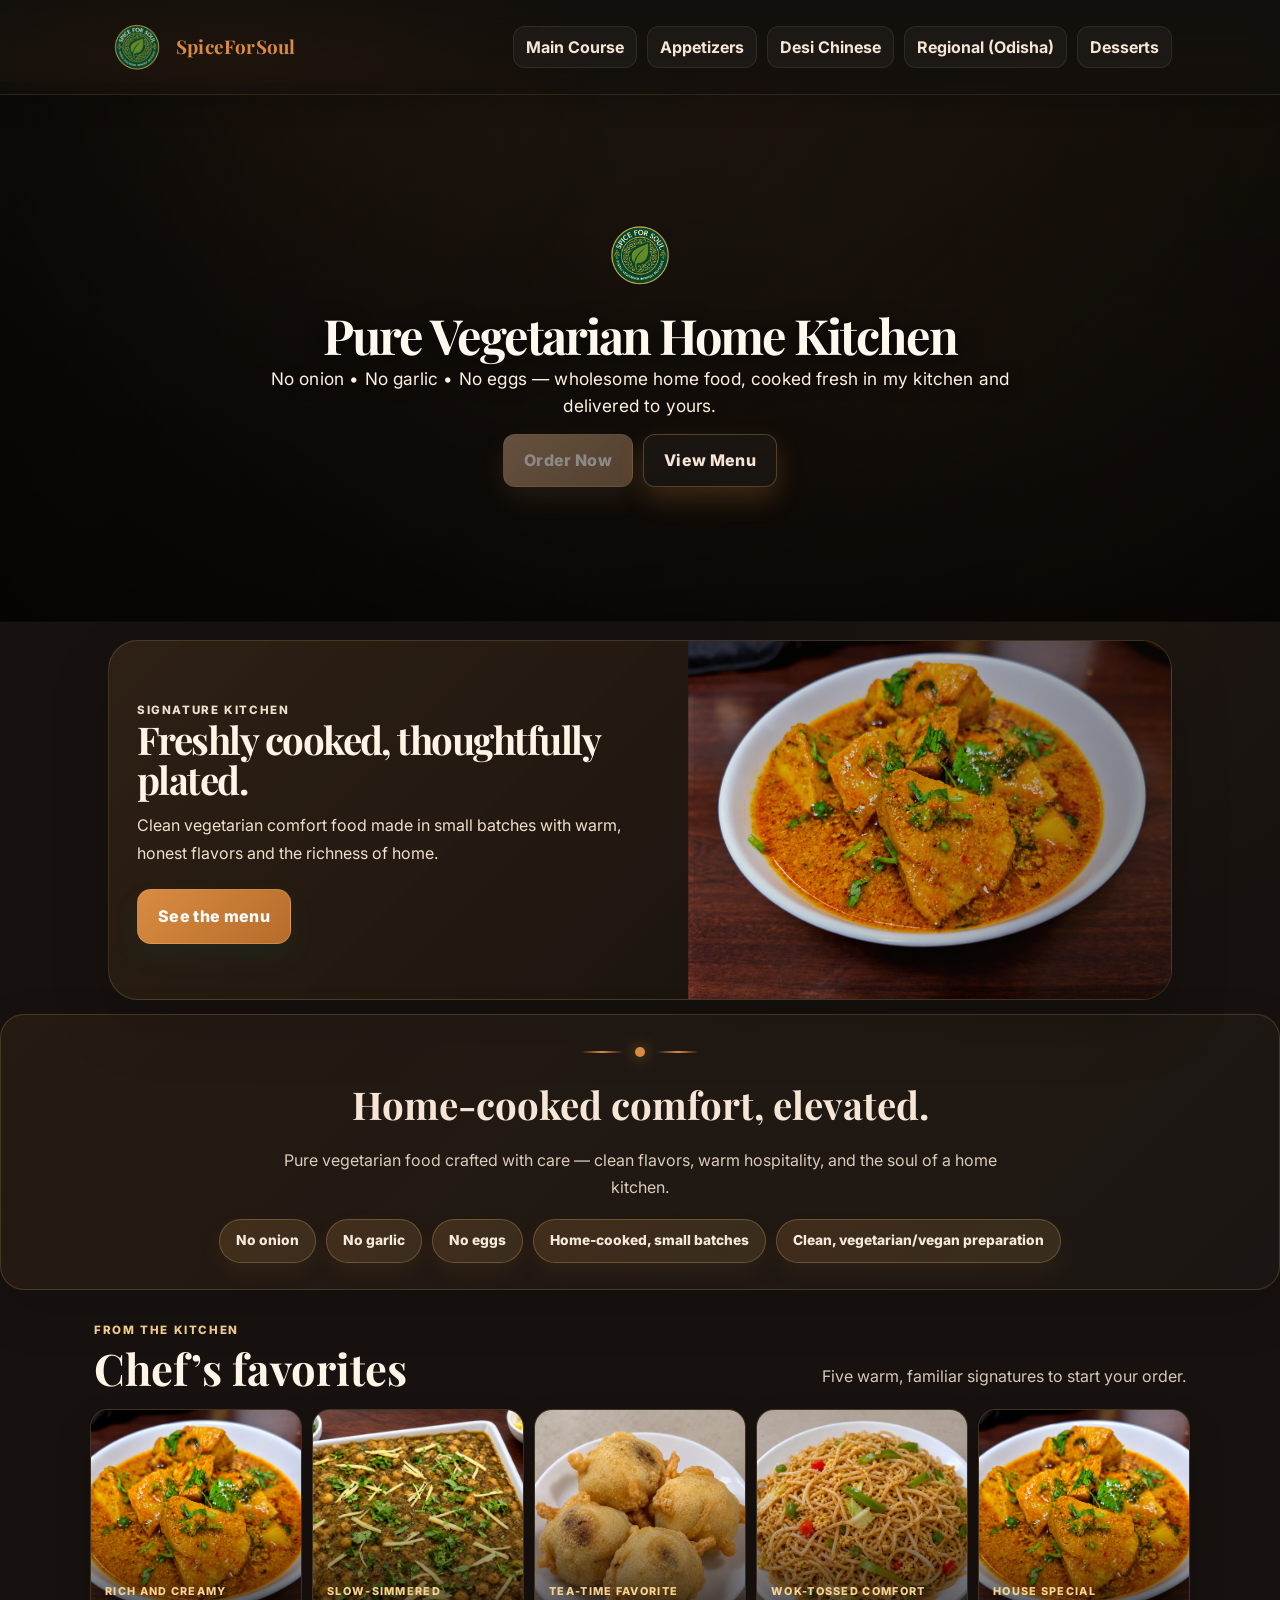
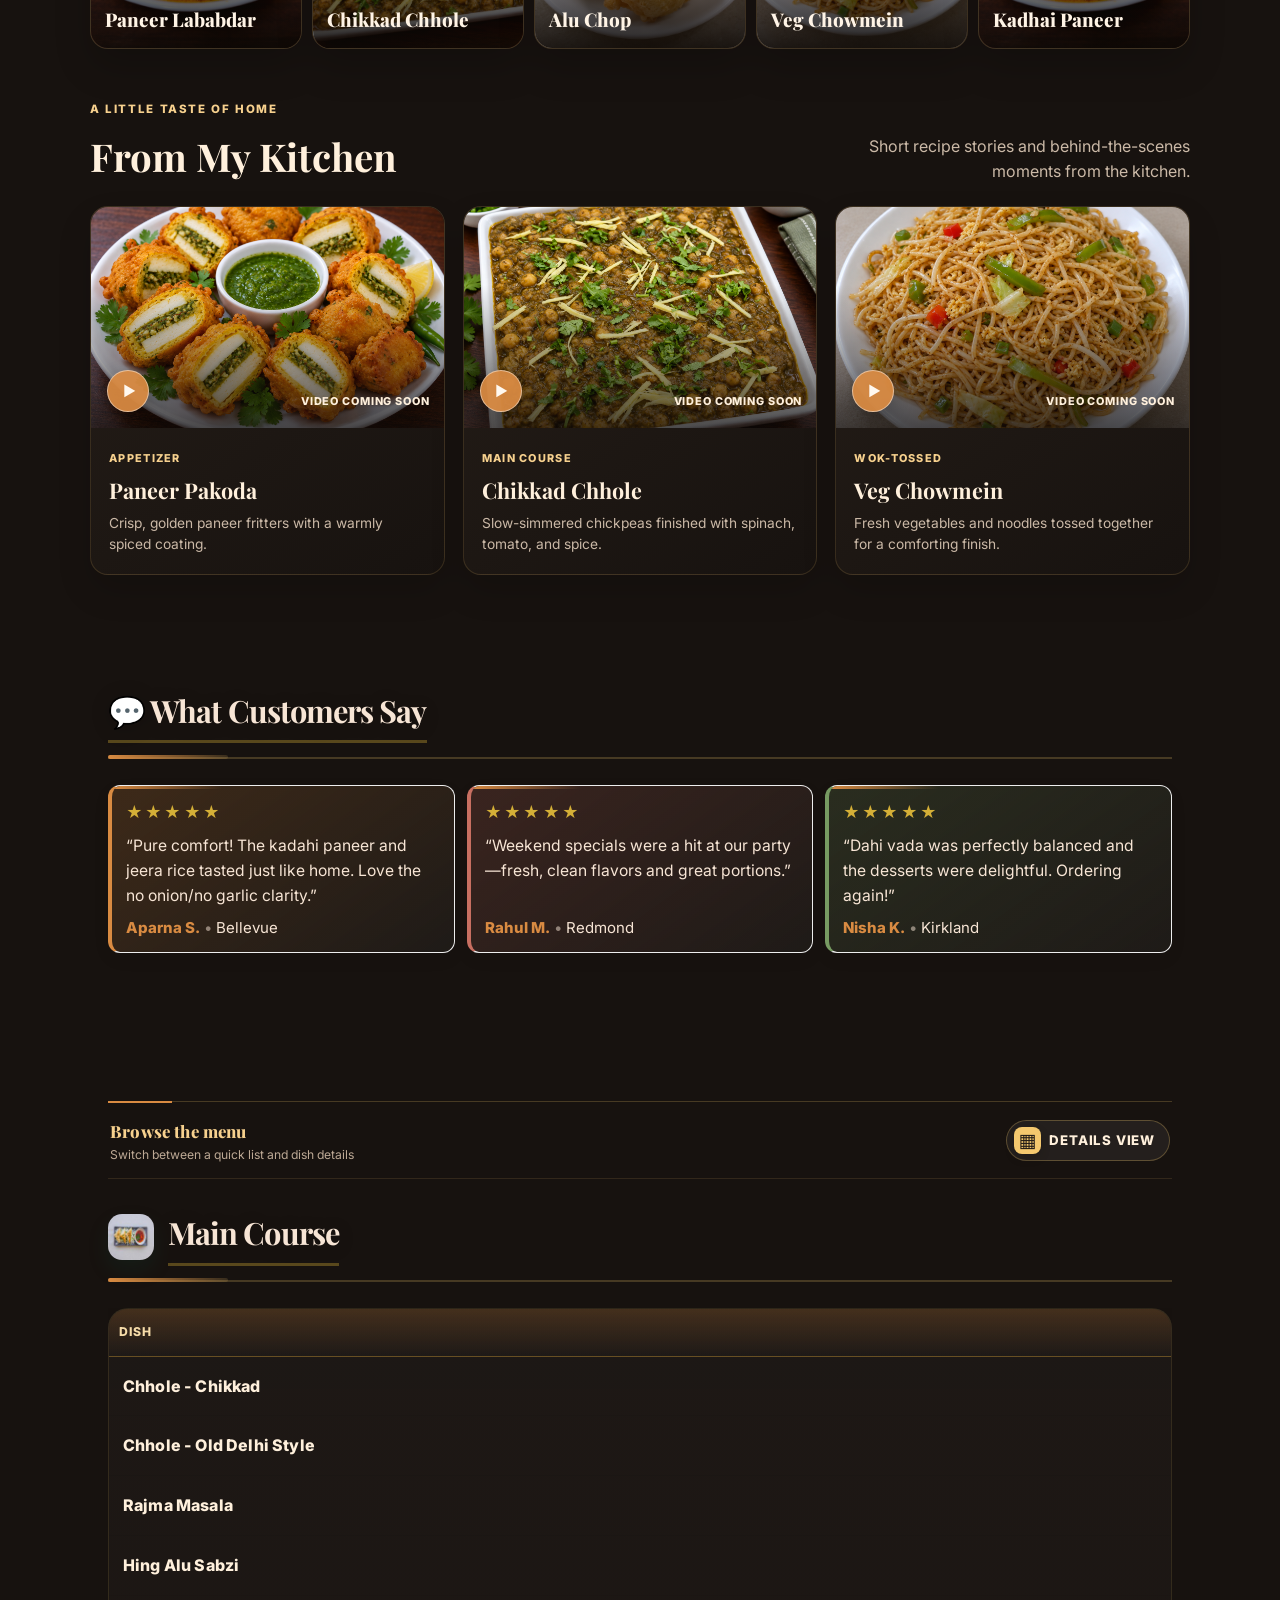
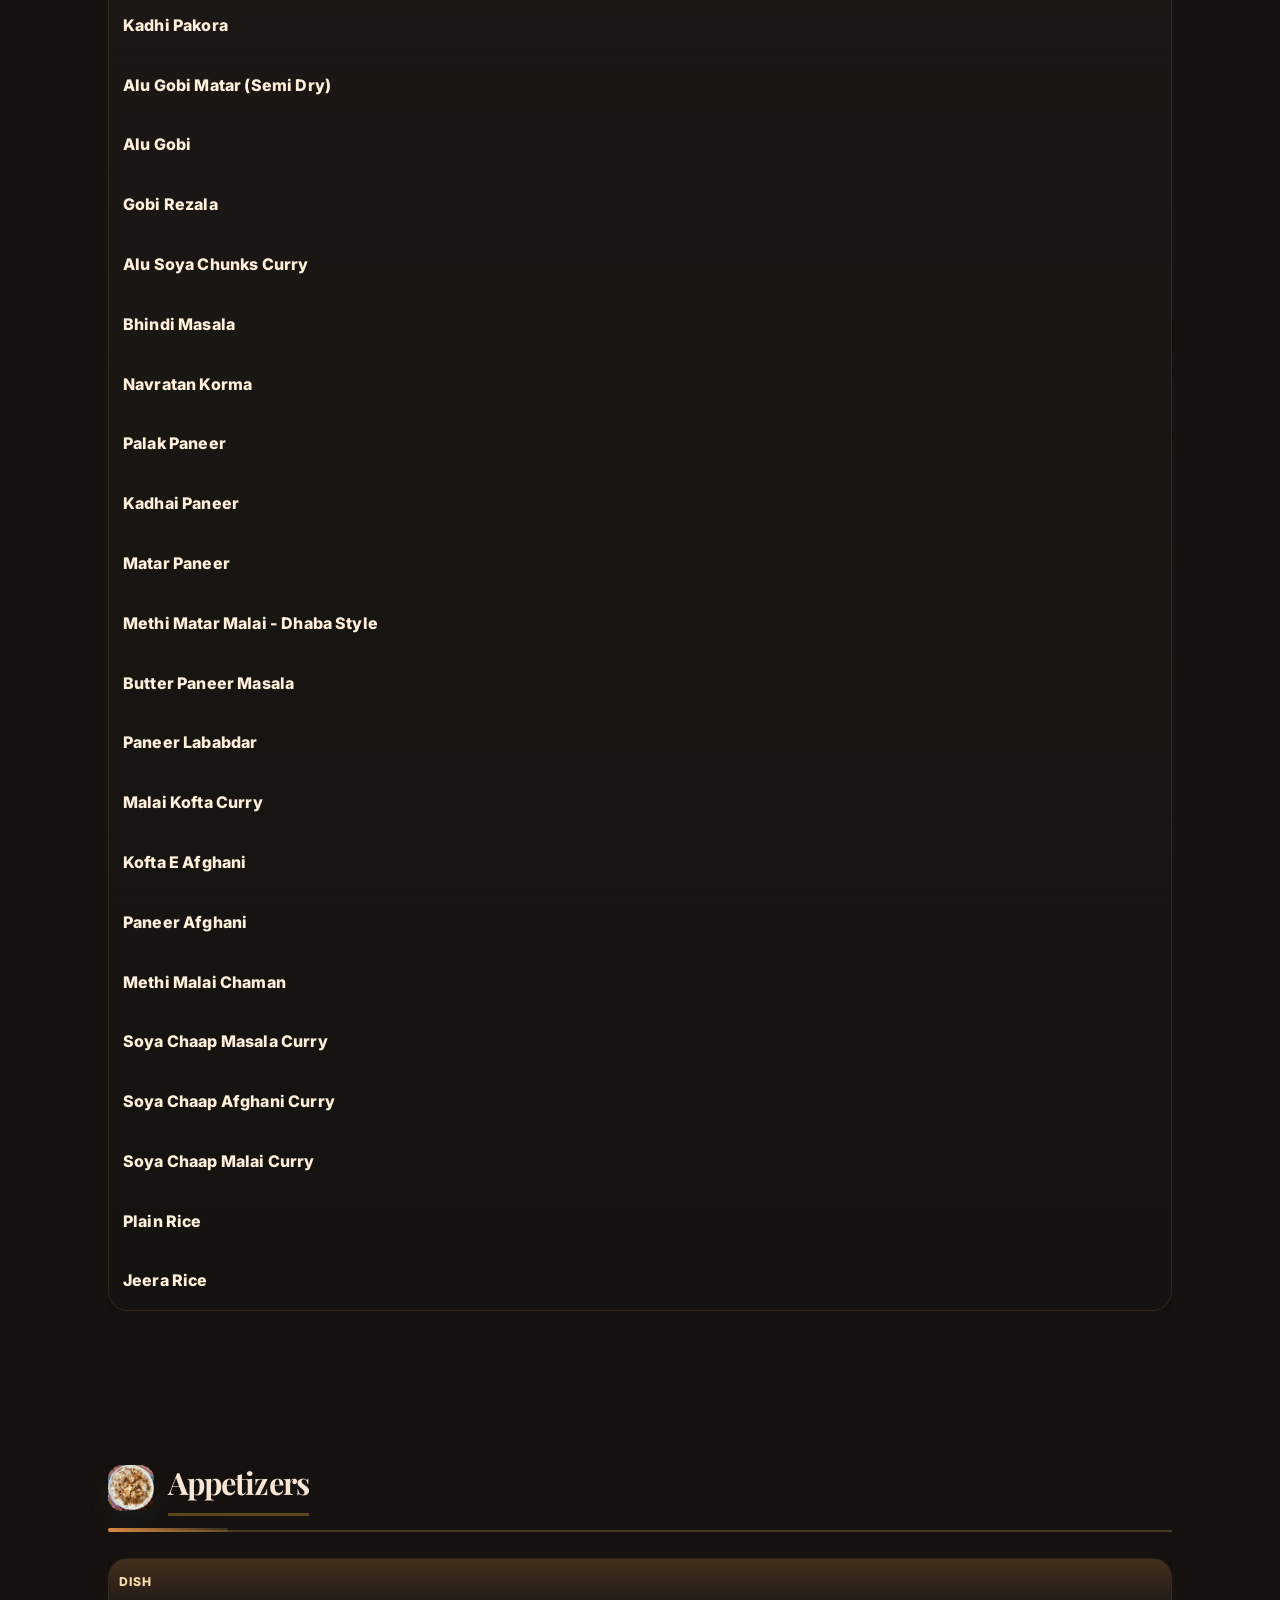
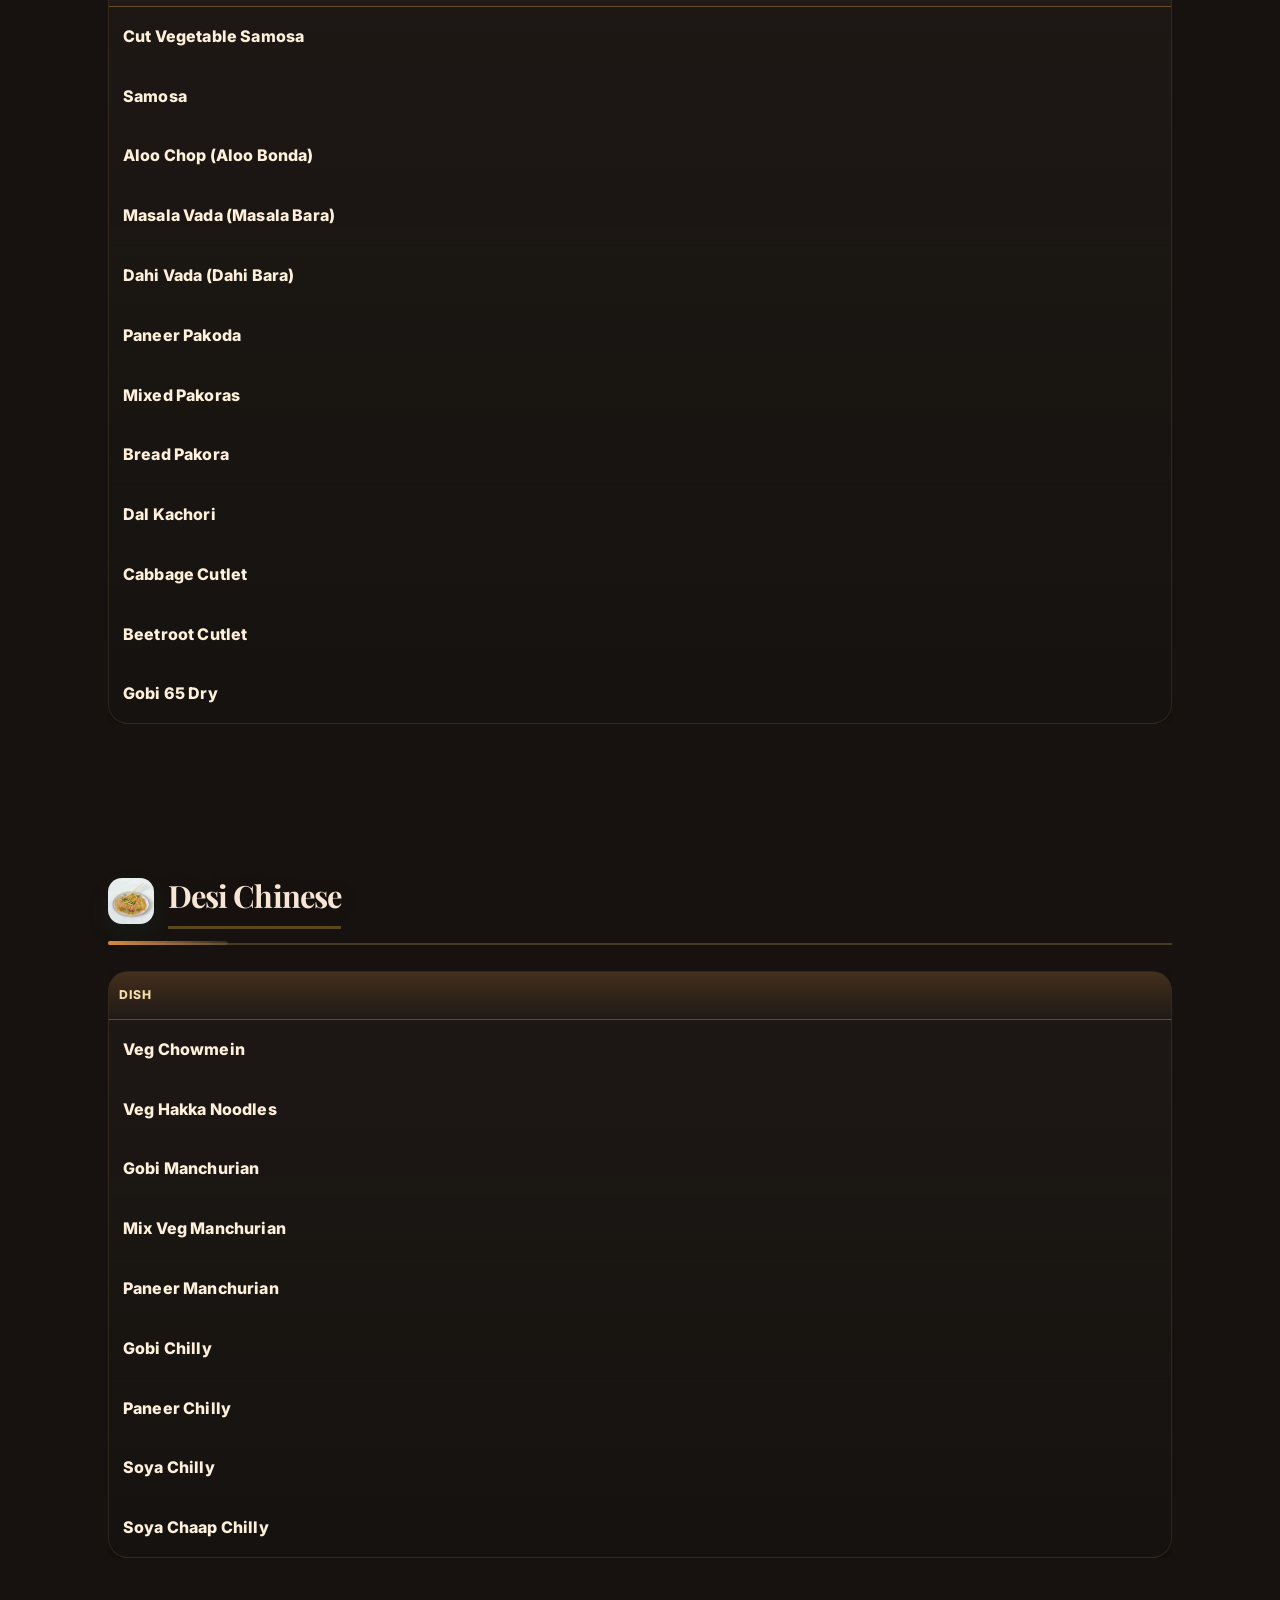
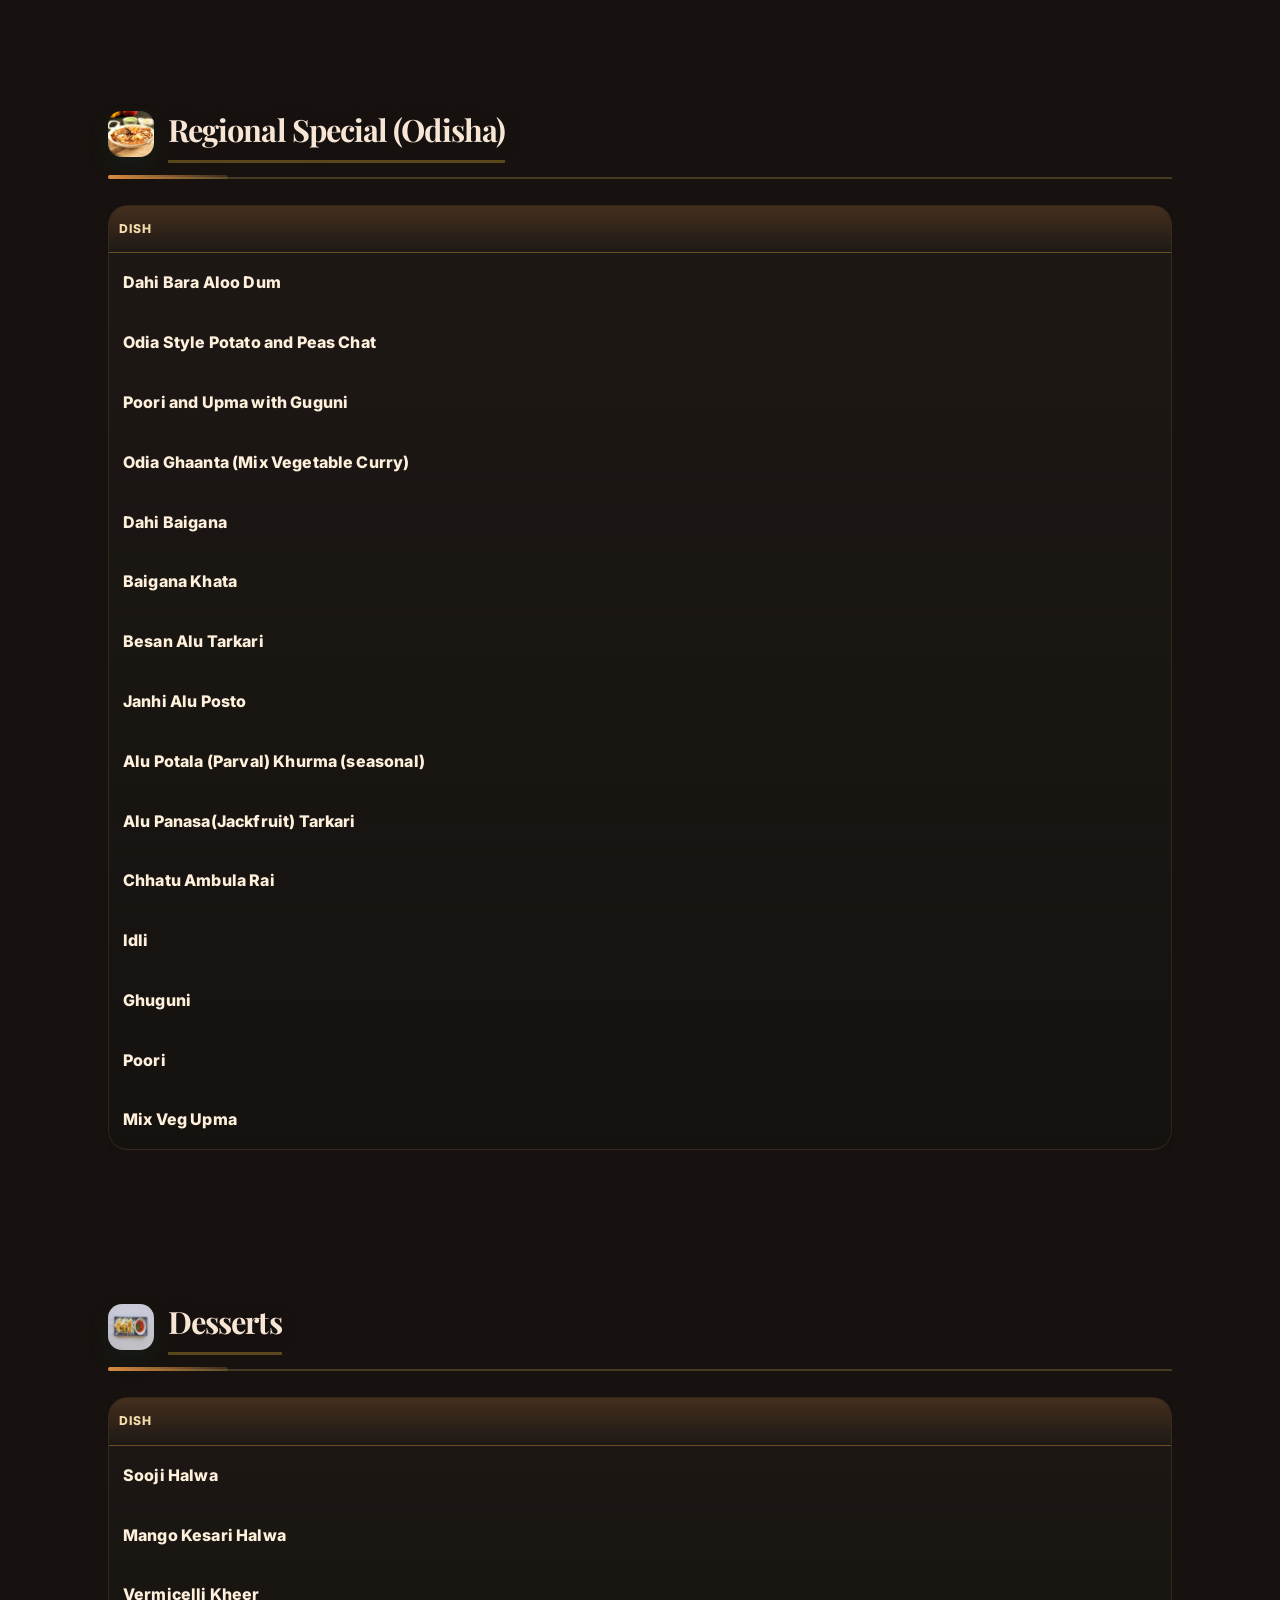
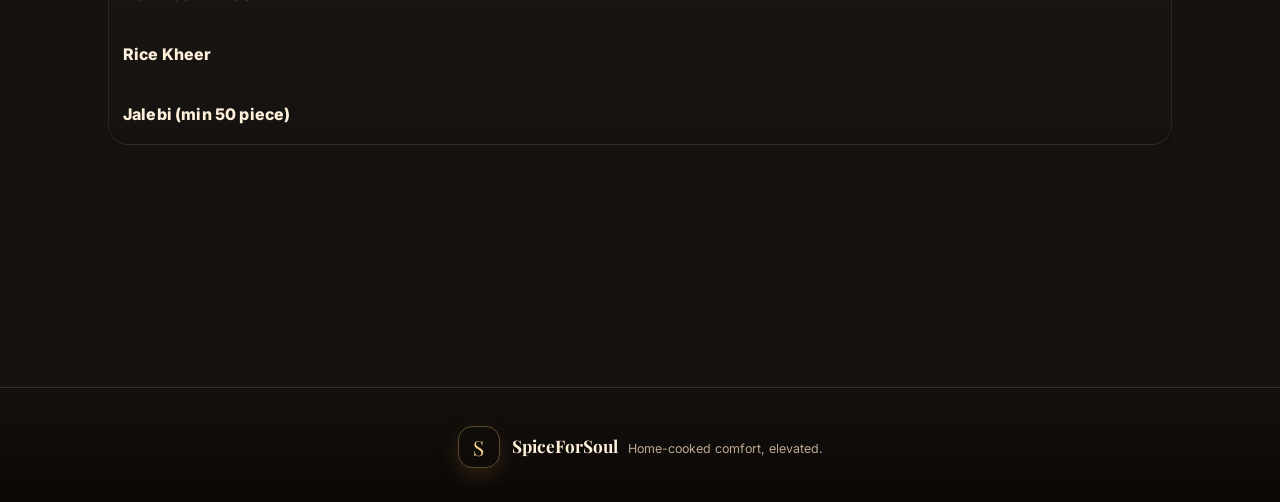
==== commit 7da4ed1e: "Add menu details view and recipe section" ====
--- a/index.html
+++ b/index.html
@@ -6,662 +6,33 @@
   <title>SpiceForSoul – Home Food Menu</title>
   <meta name="description" content="Pure vegetarian/vegan homemade dishes and party trays in Bellevue, WA. No onion, no garlic, no eggs."/>
   <meta name="theme-color" content="#0a8f6a"/>
+  <link href="https://fonts.googleapis.com/css2?family=Inter:wght@300;400;600;800&family=Playfair+Display:wght@600;700&display=swap" rel="stylesheet">
+  <link rel="stylesheet" href="assets/styles.css?v=20260917">
+  <link rel="stylesheet" href="assets/styles-modern.css?v=20260920-9">
+
+  <!-- Accessibility & SEO: canonical, JSON-LD, and focus/skip helpers -->
+  <link rel="canonical" href="https://example.com/">
+  <script type="application/ld+json">
+  {
+    "@context": "https://schema.org",
+    "@type": "FoodEstablishment",
+    "name": "SpiceForSoul",
+    "url": "https://example.com/",
+    "telephone": "+14252464129",
+    "email": "spiceforsoul@outlook.com"
+  }
+  </script>
   <style>
-    :root{
-      --bg:#fdfcf7; --brand:#0a8f6a; --ink:#1b2a24; --muted:#53626a; --navbg:rgba(255,255,255,.98);
-      --gold:#d4af37; --accent:#0aa77b; --ring:#92e0cc;
-      --safe-area-inset-bottom: env(safe-area-inset-bottom);
-    }
-    *{box-sizing:border-box}
-    html{scroll-behavior:smooth}
-    body{margin:0;font-family:Inter,system-ui,-apple-system,Segoe UI,Roboto,Arial,sans-serif;color:var(--ink);background:var(--bg);}
-
-    /* Sticky Top Navigation */
-    .top-bar{position:sticky; top:0; z-index:1400; background:var(--navbg); backdrop-filter:saturate(1.2) blur(10px); border-bottom:1px solid #eaeaea;}
-    .top-nav{max-width:1100px; margin:0 auto; display:flex; align-items:center; gap:10px; padding:10px 14px;}
-    .brand{display:flex; align-items:center; gap:10px; font-weight:800; color:var(--brand); text-decoration:none}
-    .brand img{width:36px; height:36px; border-radius:9px}
-    .links{display:flex; gap:10px; margin-left:auto; flex-wrap:wrap}
-    .links a{color:var(--brand); text-decoration:none; font-weight:700; padding:10px 12px; border-radius:10px; line-height:1;}
-    .links a:hover{ background:#eaf6f2 }
-    .links .cta{ border:1px solid var(--brand); padding:10px 14px; border-radius:999px; }
-
-    /* Hamburger menu*/
-    .menu-toggle{
-      display:none; margin-left:auto; border:1px solid rgba(0,0,0,.08);
-      background:#eaf6f2; padding:6px; border-radius:12px; width:44px; height:44px;
-      box-shadow:0 4px 12px rgba(0,0,0,.08);
-    }
-    .menu-toggle:focus-visible{outline:3px solid var(--ring); outline-offset:2px}
-    .menu-toggle .bar{display:block; width:24px; height:3px; margin:4px auto; background:var(--brand); border-radius:2px}
-    .menu-toggle .bar:nth-child(2){ width:20px }
-    .menu-toggle .bar:nth-child(3){ width:24px }
-
-    @media (max-width:860px){
-      .links{ display:none; position:fixed; left:0; right:0; top:60px; bottom:auto;
-        background:#fff; border-top:1px solid #eee; padding:12px 16px 16px; box-shadow:0 10px 24px rgba(0,0,0,.10); z-index:1350; }
-      .links.open{ display:grid; grid-template-columns:1fr 1fr; gap:10px 12px }
-      .menu-toggle{ display:block }
-    }
-
-    /* HERO */
-    header.hero{position:relative; min-height:62vh; display:grid; place-items:center; text-align:center; color:#fff; overflow:hidden;}
-    .hero::before{content:""; position:absolute; inset:0; background:linear-gradient(180deg, rgba(0,0,0,.25), rgba(0,0,0,.45)); z-index:0;}
-    .hero-content{ position:relative; z-index:2; padding:28px 20px; }
-    .logo{display:block;margin:0 auto 10px;width:96px;height:96px;border-radius:16px;background:#fff8;backdrop-filter:blur(.5px); object-fit:cover}
-    .hero h1{margin:0 0 6px;font-size:clamp(1.6rem, 2.4vw + 1rem, 3rem);letter-spacing:.2px;text-shadow:0 2px 6px rgba(0,0,0,.35)}
-    .hero p{margin:6px 0 0;font-size:clamp(.95rem, .6vw + .9rem, 1.2rem);opacity:.98;text-shadow:0 1px 3px rgba(0,0,0,.35)}
-
-    .hero-slides{ position:absolute; inset:0; z-index:1; }
-    .hero-slides .slide{
-      position:absolute; inset:0; width:100%; height:100%; object-fit:cover;
-      opacity:0; transition:opacity .8s ease; animation:fade 24s infinite;
-    }
-    .hero-slides .s1{ animation-delay:0s; }
-    .hero-slides .s2{ animation-delay:6s; }
-    .hero-slides .s3{ animation-delay:12s; }
-    .hero-slides .s4{ animation-delay:18s; }
-    .hero-slides.init .s1{ opacity:1; }
-
-    @keyframes fade{ 0%{opacity:0} 6%{opacity:1} 21%{opacity:1} 25%{opacity:0} 100%{opacity:0} }
-    @media (prefers-reduced-motion: reduce){
-      .hero-slides .slide{ animation:none; display:none }
-      .hero-slides .s1{ display:block; opacity:1 }
-    }
-
-    /* Intro */
-    .intro{ background:#fff; border:1px solid #eee; border-radius:16px; max-width:980px; margin:-36px auto 26px; padding:16px 18px; position:relative; z-index:3; box-shadow:0 10px 30px rgba(0,0,0,.06)}
-    .intro h2{ margin:0 0 8px; font-size:1.15rem; color:var(--brand) }
-    .intro p{ margin:0; color:var(--muted); line-height:1.6 }
-    .badges{ display:flex; flex-wrap:wrap; gap:8px; margin-top:10px }
-    .badge{ font-size:.85rem; color:#0a684f; background:#eaf6f2; border:1px dashed #bfe3d7; padding:6px 10px; border-radius:999px }
-
-    /* Layout & Tables */
-    .container{max-width:1000px;margin:30px auto;padding:0 16px 120px}
-    .section{margin:26px 0; scroll-margin-top:80px;}
-    .section h2{margin:0 0 0px; color:var(--brand); font-size:1.26rem; font-weight:800; border-bottom:2px solid var(--brand); display:inline-block; padding-bottom:6px}
-    .section-header{ display:flex; align-items:center; gap:10px; }
-    .mthumb{ width:34px; height:34px; border-radius:8px; object-fit:cover; }
-    @media (max-width:640px){ .mthumb{ display:inline-block } }
-
-    .table-wrap{overflow-x:auto; -webkit-overflow-scrolling:touch}
-    table{width:100%; border-collapse:collapse; background:#fff; border-radius:12px; overflow:hidden}
-    thead th{ text-align:left; color:var(--brand); font-weight:800; padding:10px 10px 8px; border-bottom:1.5px solid var(--gold); white-space:nowrap }
-    tbody td{ padding:10px; vertical-align:top; border-bottom:1px solid rgba(0,0,0,.08) }
-    td.num{ text-align:right; font-weight:700; display: none;}
-    td.na{ color:#999; text-align:center }
-    td.call{ color:#b06b00; text-align:center; font-weight:700 }
-
-    .dish-btn{
-      appearance:none; background:none; border:none; padding:0; margin:0;
-      font:inherit; color:#0a7660; font-weight:800; cursor:pointer; text-align:left;
-    }
-    .dish-btn:hover, .dish-btn:focus{ text-decoration:underline; outline:2px solid transparent; outline-offset:2px }
-    .dish-btn:focus-visible{ outline:3px solid var(--ring); border-radius:6px }
-
-    @media (max-width:640px){
-      table, thead, tbody, th, td, tr{ display:block }
-      thead{ position:absolute; height:0; width:0; overflow:hidden; clip:rect(0 0 0 0) }
-      tbody tr{ background:#fff; margin:12px 0; border:1px solid #eee; border-radius:12px; box-shadow:0 6px 18px rgba(0,0,0,.05); padding:10px }
-      tbody td{ border:none; display:flex; justify-content:space-between; align-items:center; padding:8px 6px; gap:10px }
-      tbody td:first-child{ font-weight:700; color:#122; padding-top:2px; }
-      tbody td:not(:first-child)::before{ content:attr(data-label); font-size:.9rem; color:#5b746c; margin-right:10px; }
-      td.num{ text-align:right }
-      .dish-btn{ color:#0a7660; }
-    }
-
-    /* Sticky Social */
-    .social-bar{ position:fixed; right:14px; top:50%; transform:translateY(-50%); display:grid; gap:10px; z-index:1100; }
-    .social-bar a{ width:48px; height:48px; display:grid; place-items:center; background:#fff; border:1px solid #e9e9e9; border-radius:999px; box-shadow:0 4px 14px rgba(0,0,0,.08); }
-    .social-bar svg{ width:22px; height:22px; fill:var(--brand) }
-    @media (max-width:640px){
-      .social-bar{ top:auto; bottom:84px; right:12px; transform:none; }
-      .social-bar a{ width:44px; height:44px }
-    }
-
-    /* Mobile action bar */
-    .action-bar{ position:fixed; left:0; right:0; bottom:0; z-index:1200; background:#fff; border-top:1px solid #eaeaea; display:none; }
-    .action-inner{ max-width:1000px; margin:0 auto; display:flex; gap:10px; padding:10px 16px calc(10px + var(--safe-area-inset-bottom)); align-items:center; }
-    .action-inner a{ flex:1; text-align:center; text-decoration:none; font-weight:800; padding:12px 14px; border-radius:14px; border:1px solid var(--brand); color:#fff; background:var(--brand); }
-    .action-inner a.secondary{ background:#fff; color:var(--brand); }
-    @media (max-width:640px){ .action-bar{ display:block } }
-
-    /* Modal: compact, no inner scroll, smaller image */
-    .modal{ position:fixed; inset:0; display:none; align-items:center; justify-content:center; z-index:1500; }
-    .modal.show{ display:flex }
-    .modal-backdrop{ position:absolute; inset:0; background:rgba(0,0,0,.5); backdrop-filter: blur(2px); }
-    .modal-dialog{
-      position:relative; z-index:1; width:min(740px, 94vw);
-      background:#fff; border-radius:16px; overflow:auto;
-      box-shadow:0 20px 60px rgba(0,0,0,.25);
-      display:flex; flex-direction:column; max-height:92vh;
-    }
-    .modal-media{
-      flex:0 0 auto; width:100%;
-      background:#000; display:grid; place-items:center; overflow:hidden;
-      height:clamp(150px, 24vh, 220px);
-    }
-    .modal-media img{ width:100%; height:100%; object-fit:cover; display:block }
-    .modal-body{ flex:0 0 auto; padding:14px 16px 4px; background:#fff }
-    .modal-body h3{ margin:0 0 6px; color:#0a624c; font-size:1.2rem }
-    .modal-body p{ margin:.25rem 0 .5rem; color:#3b4b45; line-height:1.55 }
-    .ingredients{ margin:.35rem 0 .5rem; padding-left:18px; color:#2b3a34 }
-    .ingredients li{ margin:2px 0 }
-    .modal-tags{ display:flex; flex-wrap:wrap; gap:8px; margin:8px 0 6px }
-    .modal-tags .tag{ font-size:.8rem; background:#eaf6f2; color:#0a684f; border:1px dashed #bfe3d7; padding:6px 10px; border-radius:999px }
-    .modal-footer{ padding:10px 16px 14px; display:flex; gap:8px; justify-content:flex-end; background:#fff }
-    .btn{ border:1px solid #0a8f6a; color:#fff; background:#0a8f6a; padding:10px 14px; border-radius:10px; font-weight:800; text-decoration:none; cursor:pointer }
-    .btn.secondary{ background:#fff; color:#0a8f6a }
-    .modal-close{
-      position:absolute; top:8px; right:8px; border:none; background:#fff; width:38px; height:38px;
-      border-radius:10px; box-shadow:0 4px 14px rgba(0,0,0,.15); cursor:pointer; display:grid; place-items:center; z-index:5;
-    }
-    .modal-close:focus-visible{ outline:3px solid var(--ring) }
-    .x{ width:18px; height:18px; display:block; position:relative }
-    .x::before, .x::after{ content:""; position:absolute; inset:0; margin:auto; width:2px; height:18px; background:#0a8f6a; border-radius:1px }
-    .x::before{ transform:rotate(45deg) } .x::after{ transform:rotate(-45deg) }
-
-    /* CONTACT */
-    .contact-grid{ display:grid; grid-template-columns: repeat(2, minmax(0,1fr)); gap:12px; }
-    .contact-card{ background:#fff; border:1px solid #eee; border-radius:12px; padding:12px 14px; display:flex; align-items:center; gap:10px; box-shadow:0 6px 18px rgba(0,0,0,.05); }
-    .contact-card svg{ width:22px; height:22px; fill:#0a8f6a }
-    .contact-card a{ color:#0a7b60; font-weight:800; text-decoration:none; word-break:break-word }
-    .contact-card a:hover{ text-decoration:underline }
-    @media (max-width:640px){
-      .contact-grid{ grid-template-columns:1fr; }
-    }
-
-    /* ALLERGEN NOTICE */
-    .notice{ background:#fff; border:2px dashed #f0c36c; border-radius:14px; padding:14px 16px; box-shadow:0 8px 20px rgba(0,0,0,.05) }
-    .notice h3{ margin:0 0 8px; font-size:1rem; color:#8a5d00; display:flex; align-items:center; gap:8px }
-    .notice p{ margin:6px 0; color:#4a4a41; line-height:1.55 }
-    .notice ul{ margin:8px 0; padding-left:18px }
-    .notice li{ margin:2px 0 }
-    .icon{ width:20px; height:20px; display:inline-block; }
-    .icon svg{ width:20px; height:20px; fill:#f0a500 }
-
-    footer{padding:22px;text-align:center;color:#555;background:#fafafa;border-top:1px solid #eee;font-size:.95rem}
-  
-/* === Colorful palette & section theming === */
-:root{
-  --paprika:#b23a48;   /* warm chili */
-  --saffron:#a7620b;   /* dark saffron/amber for contrast */
-  --indigo:#2f4dbd;    /* deep indigo */
-  --plum:#6d28d9;      /* royal purple */
-}
-
-/* Default: keep headers green for Main Course */
-#main-course .section-header h2{ color: var(--brand) }
-#main-course thead th{ color: var(--brand); border-bottom-color: var(--brand); display: none; }
-#main-course .dish-btn:hover, #main-course .dish-btn:focus{ color: var(--brand) }
-
-/* Appetizers in warm paprika */
-#appetizers .section-header h2{ color: var(--paprika) }
-#appetizers thead th{ color: var(--paprika); border-bottom-color: var(--paprika); display: none; }
-#appetizers .dish-btn:hover, #appetizers .dish-btn:focus{ color: var(--paprika) }
-
-/* Desi Chinese in saffron */
-#desi-chinese .section-header h2{ color: var(--saffron) }
-#desi-chinese thead th{ color: var(--saffron); border-bottom-color: var(--saffron); display: none;}
-#desi-chinese .dish-btn:hover, #desi-chinese .dish-btn:focus{ color: var(--saffron) }
-
-/* Odisha in deep indigo */
-#odisha .section-header h2{ color: var(--indigo) }
-#odisha thead th{ color: var(--indigo); border-bottom-color: var(--indigo); display: none; }
-#odisha .dish-btn:hover, #odisha .dish-btn:focus{ color: var(--indigo) }
-
-/* Desserts in plum */
-#desserts .section-header h2{ color: var(--plum) }
-#desserts thead th{ color: var(--plum); border-bottom-color: var(--plum); display: none; }
-#desserts .dish-btn:hover, #desserts .dish-btn:focus{ color: var(--plum) }
-
-/* Badge rainbow for quick visual cues */
-.badges .badge:nth-child(1){ color:#0a684f; background:#eaf6f2; border-color:#bfe3d7 } /* same green */
-.badges .badge:nth-child(2){ color:var(--paprika); background:#fdecef; border-color:#f6c8d2 }
-.badges .badge:nth-child(3){ color:var(--plum); background:#f1e9fe; border-color:#d5c8fb }
-.badges .badge:nth-child(4){ color:var(--saffron); background:#fff3e1; border-color:#f6d9a8 }
-.badges .badge:nth-child(5){ color:var(--indigo); background:#e9efff; border-color:#c9d7ff }
-
-/* Improve header readability on mobile cards (label color) */
-@media (max-width:640px){
-  tbody td:not(:first-child)::before{ color:#5a6b78 }
-}
-
-
-/* === Azure SWA Multiuser Tools === */
-.azure-tools{ display:none; gap:8px; align-items:center; }
-body.editing .azure-tools{ display:flex }
-.badge-pill{ font-size:.8rem; padding:4px 8px; border-radius:999px; background:#eef1ff; color:#2f4dbd; border:1px solid #cfd8ff }
-.badge-pill.warn{ background:#fff3e1; color:#8a5d00; border-color:#f6d9a8 }
-.toast{ position:fixed; left:50%; transform:translateX(-50%); bottom:150px; z-index:2400;
-  background:#111; color:#fff; padding:10px 14px; border-radius:10px; box-shadow:0 20px 40px rgba(0,0,0,.35); display:none; }
-.toast.show{ display:block }
-
-</style>
-
-<style id="hf-only-css">
-  /* Non-destructive: only hide unused columns so all dishes & design remain */
-  th.hf-hide, td.hf-hide { display: none !important; }
-</style>
-
-<style>
-
-/***** Price alignment (non-destructive) *****/
-table.price-align thead th:nth-child(2),
-table.price-align thead th:nth-child(3){ text-align:right; }
-table.price-align td:nth-child(2),
-table.price-align td:nth-child(3){ text-align:right; width:8.5ch; }
-table.price-align td:nth-child(2) .price,
-table.price-align td:nth-child(3) .price{
-  display:inline-block; min-width:7ch; text-align:right;
-  font-feature-settings:"tnum"; font-variant-numeric:tabular-nums;
-}
-
-/***** Weekend Specials (stacked cards) *****/
-#weekend-specials .ws-list{
-  display:grid; grid-template-columns:1fr; gap:12px;
-}
-#weekend-specials .ws-card{
-  background:#fff; border:1px solid #eee; border-radius:12px;
-  box-shadow:0 6px 18px rgba(0,0,0,.05); overflow:hidden; display:flex; gap:0;
-}
-#weekend-specials .ws-media{
-  flex:0 0 34%; max-width:34%;
-  background:#000; display:grid; place-items:center;
-}
-#weekend-specials .ws-media img{ width:100%; height:100%; object-fit:cover; display:block }
-#weekend-specials .ws-body{ padding:12px 14px; }
-#weekend-specials .ws-body h3{ margin:0 0 6px; color:#0a624c; font-size:1.05rem }
-#weekend-specials .ws-body p{ margin:0; color:#3b4b45; }
-#weekend-specials .tag{
-  display:inline-block; margin-top:6px; font-size:.8rem;
-  background:#eaf6f2; color:#0a684f; border:1px dashed #bfe3d7; padding:6px 10px; border-radius:999px;
-}
-@media (max-width:640px){
-  #weekend-specials .ws-card{ flex-direction:column }
-  #weekend-specials .ws-media{ max-width:none; flex:0 0 auto; height:180px }
-}
-
-/* ----- PRICE COLUMN ALIGNMENT (desktop + mobile) ----- */
-table.price-align { --w-small: 7ch; --w-medium: 8ch; --w-large: 9ch; }
-
-/* Default: right-align any numeric cell and use tabular numerals */
-table.price-align td.num { 
-  text-align: right; 
-  font-variant-numeric: tabular-nums;
-  font-feature-settings: "tnum";
-}
-
-/* Wrap numbers for consistent width */
-table.price-align td.num > .price {
-  display: inline-block;
-  min-width: var(--w-medium);
-  text-align: right;
-}
-
-/* If the header set includes “Half Tray”/“Full Tray” ensure the last two columns are fixed width */
-/* table.price-align.has-half-full col[data-col="half"],
-table.price-align.has-half-full col[data-col="full"] { width: var(--w-large); } */
-
-/* If the header set includes “50/100 pcs” ensure fixed width */
-table.price-align.has-50-100 col[data-col="50"],
-table.price-align.has-50-100 col[data-col="100"] { width: var(--w-medium); }
-
-/* If the header set includes a “32oz” or “1 plate” column, fix that too */
-table.price-align.has-portion col[data-col="portion"] { width: var(--w-small); }
-
-/* Mobile cards: we already show labels on the left with numbers on the right.
-   Keep them tidy and prevent squish/wrap issues. */
-@media (max-width:640px){
-  table.price-align td.num { text-align: right; }
-  table.price-align td.num > .price { min-width: auto; }
-}
-
-/* ===== PRICE ALIGNMENT (desktop + mobile) ===== */
-table.price-align{
-  /* per-column fixed widths (character units) */
-  --w-portion: 7ch;   /* e.g., 32oz / plate */
-  --w-half:    9ch;   /* Half tray */
-  --w-full:    9ch;   /* Full tray */
-  --w-50:      8ch;   /* 50 pieces */
-  --w-100:     8ch;   /* 100 pieces */
-}
-
-table.price-align th[data-col],
-table.price-align td[data-col]{
-  text-align: right;
-  white-space: nowrap;
-}
-
-table.price-align td.num{
-  font-variant-numeric: tabular-nums;
-  font-feature-settings: "tnum";
-}
-
-table.price-align td.num > .price{
-  display: inline-block;
-  text-align: right;
-  white-space: nowrap;
-  /* default width if a data-col specific rule doesn’t match */
-  min-width: 8ch;
-}
-
-/* precise widths per detected column type */
-table.price-align th[data-col="portion"],
-table.price-align td[data-col="portion"] > .price{ min-width: var(--w-portion); }
-
-table.price-align th[data-col="half"],
-table.price-align td[data-col="half"] > .price{ min-width: var(--w-half); }
-
-table.price-align th[data-col="full"],
-table.price-align td[data-col="full"] > .price{ min-width: var(--w-full); }
-
-table.price-align th[data-col="50"],
-table.price-align td[data-col="50"] > .price{ min-width: var(--w-50); }
-
-table.price-align th[data-col="100"],
-table.price-align td[data-col="100"] > .price{ min-width: var(--w-100); }
-
-/* Mobile-friendly: keep numbers right-aligned and non-wrapping */
-@media (max-width: 640px){
-  table.price-align td.num{ text-align: right; }
-  table.price-align td.num > .price{ min-width: auto; }
-}
-
-
-</style>
-
-<style id="modal-desktop-grid">
-  /* ---- Modal: image left, content right on desktop ---- */
-  @media (min-width: 900px){
-    .modal-dialog{
-      display: grid !important;
-      grid-template-columns: 48% 1fr;
-      grid-template-areas:
-        "media body"
-        "media footer";
-      max-height: min(86vh, 900px);
-      overflow: hidden; /* avoid inner scrollbars */
-    }
-    .modal-media{ grid-area: media; height: auto !important; min-height: 100%; }
-    .modal-body{ grid-area: body; padding: 18px 18px 10px; overflow: auto; }
-    .modal-footer{ grid-area: footer; padding: 12px 18px 18px; border-top: 1px solid #eee; }
-    .modal-media img{ height: 100%; object-fit: cover; }
-  }
-  /* keep mobile stacked as-is */
+    /* Skip link for keyboard users */
+    .skip-link{ position:absolute; left:-999px; top:auto; background:#fff; color:#0b2; padding:8px 12px; border-radius:8px; z-index:9999 }
+    .skip-link:focus{ left:12px; top:12px; box-shadow:0 10px 30px rgba(0,0,0,.12); }
+    /* Accessible focus ring for interactive elements */
+    :where(a,button,input,select,textarea):where(:focus-visible){ outline:3px solid #92e0cc; outline-offset:3px }
   </style>
-  
-  <style>
-    /* --- Mobile polish & tap targets --- */
-    @media (max-width: 860px){
-      /* Open menu as a comfy vertical sheet */
-      .links{ display:none; }
-      .links.open{
-        display:block;
-        position:fixed; left:0; right:0; top:60px; bottom:auto;
-        background:#fff; border-top:1px solid #eee;
-        padding:8px 14px 14px; box-shadow:0 10px 24px rgba(0,0,0,.10);
-      }
-      .links a{
-        display:block;
-        padding:14px 12px;
-        font-size:1.05rem;
-        border-radius:10px;
-      }
-      .links a + a{ margin-top:6px; }
-      .links .cta{ text-align:center; }
-      /* Lock body when menu is open */
-      body.nav-open{ overflow:hidden; touch-action:none; }
-    }
-    
-    /* --- Hero compaction on small screens --- */
-    @media (max-width: 640px){
-      header.hero{ min-height:56vh; }
-      .hero h1{ font-size:clamp(1.35rem, 3.6vw + .8rem, 1.7rem); }
-      .hero p{ font-size:clamp(.92rem, 2.4vw + .7rem, 1rem); }
-      .logo{ width:80px; height:80px; }
-    }
-    
-    /* --- Weekend Specials: consistent banner crop & spacing --- */
-    #weekend-specials .ws-media img{
-      object-fit:cover;
-      aspect-ratio: 328 / 110; /* match your banner assets */
-    }
-    @media (max-width:640px){
-      #weekend-specials .ws-card{ border-radius:14px }
-      #weekend-specials .ws-media{ height:auto }
-      #weekend-specials .ws-body{ padding:12px 14px 14px }
-      #weekend-specials .ws-body h3{ font-size:1.02rem }
-      #weekend-specials .ws-body p{ font-size:.95rem; line-height:1.45 }
-    }
-    
-    /* --- Tables-as-cards: ensure tidy label column widths --- */
-    @media (max-width:640px){
-      tbody td{ gap:14px; }
-      tbody td:not(:first-child)::before{
-        min-width:7.5ch; /* keeps labels like “Half Tray” from wrapping oddly */
-        flex:0 0 auto;
-        text-align: left;
-      }
-      td.num strong{ font-weight:800; letter-spacing:.2px }
-    }
-    
-    /* --- Sticky bars: avoid overlap with bottom actions --- */
-    @supports (padding: max(0px)){
-      .container{ padding-bottom: max(120px, env(safe-area-inset-bottom)); }
-    }
-
-
-    
-    </style>
-    
-    <style id="modal-desktop-grid">
-      @media (min-width: 900px){
-        .modal-dialog{
-          display:grid!important;
-          grid-template-columns:48% 1fr;
-          grid-template-areas:"media body" "media footer";
-          max-height:min(86vh,900px);
-          overflow:hidden
-        }
-        .modal-media{grid-area:media;height:auto!important;min-height:100%}
-        .modal-body{grid-area:body;padding:18px 18px 10px;overflow:auto}
-        .modal-footer{grid-area:footer;padding:12px 18px 18px;border-top:1px solid #eee}
-        .modal-media img{height:100%;object-fit:cover;width:100%;display:block}
-      }
-      </style>
-      
-      <style id="price-align-css">
-      table.price-align{
-        --w-portion:7ch;  /* 32oz / plate */
-        --w-half:9ch;     /* Half tray */
-        --w-full:9ch;     /* Full tray */
-        --w-50:8ch;       /* 50 pcs */
-        --w-100:8ch;      /* 100 pcs */
-      }
-      table.price-align th[data-col],table.price-align td[data-col]{text-align:right;white-space:nowrap}
-      table.price-align td.num{font-variant-numeric:tabular-nums;font-feature-settings:"tnum"}
-      table.price-align td.num>.price{display:inline-block;text-align:right;white-space:nowrap;min-width:8ch}
-      table.price-align th[data-col="portion"],table.price-align td[data-col="portion"]>.price{min-width:var(--w-portion)}
-      table.price-align th[data-col="half"],table.price-align td[data-col="half"]>.price{min-width:var(--w-half)}
-      table.price-align th[data-col="full"],table.price-align td[data-col="full"]>.price{min-width:var(--w-full)}
-      table.price-align th[data-col="50"],table.price-align td[data-col="50"]>.price{min-width:var(--w-50)}
-      table.price-align th[data-col="100"],table.price-align td[data-col="100"]>.price{min-width:var(--w-100)}
-      @media (max-width:640px){
-        table.price-align td.num{text-align:right}
-        table.price-align td.num>.price{min-width:auto}
-      }
-      </style>
-      
-      <style id="testimonials-css">
-        /* Section header inherits your .section styles */
-      
-        /* Grid */
-        #testimonials .t-grid{
-          display:grid;
-          grid-template-columns: repeat(3, minmax(0,1fr));
-          gap:12px;
-        }
-        @media (max-width:900px){
-          #testimonials .t-grid{ grid-template-columns: repeat(2, minmax(0,1fr)); }
-        }
-        @media (max-width:640px){
-          #testimonials .t-grid{ grid-template-columns:1fr; }
-        }
-      
-        /* Card */
-        #testimonials .t-card{
-          background:#fff; border:1px solid #eee; border-radius:12px;
-          box-shadow:0 6px 18px rgba(0,0,0,.05);
-          padding:14px 14px 12px;
-          display:flex; flex-direction:column; gap:8px;
-        }
-      
-        /* Stars + quote + meta */
-        #testimonials .t-stars{
-          color:var(--saffron); letter-spacing:1px; font-weight:800; font-size:1.05rem;
-        }
-        #testimonials .t-quote{
-          margin:0; color:#3b4b45; line-height:1.55; font-size:.98rem;
-        }
-        #testimonials .t-meta{
-          color:var(--muted); font-weight:700; display:flex; align-items:center; gap:8px;
-        }
-        #testimonials .t-author{ color:var(--brand); font-weight:800; }
-        #testimonials .t-dot{ opacity:.5 }
-      </style>
-  
-          <style id="modal-desktop-grid">
-      @media (min-width: 900px){
-        .modal-dialog{
-          display:grid!important;
-          grid-template-columns:48% 1fr;
-          grid-template-areas:"media body" "media footer";
-          max-height:min(86vh,900px);
-          overflow:hidden
-        }
-        .modal-media{grid-area:media;height:auto!important;min-height:100%}
-        .modal-body{grid-area:body;padding:18px 18px 10px;overflow:auto}
-        .modal-footer{grid-area:footer;padding:12px 18px 18px;border-top:1px solid #eee}
-        .modal-media img{height:100%;object-fit:cover;width:100%;display:block}
-      }
-      </style>
-      
-      <style id="price-align-css">
-      table.price-align{
-        --w-portion:7ch;  /* 32oz / plate */
-        --w-half:9ch;     /* Half tray */
-        --w-full:9ch;     /* Full tray */
-        --w-50:8ch;       /* 50 pcs */
-        --w-100:8ch;      /* 100 pcs */
-      }
-      table.price-align th[data-col],table.price-align td[data-col]{text-align:right;white-space:nowrap}
-      table.price-align td.num{font-variant-numeric:tabular-nums;font-feature-settings:"tnum"}
-      table.price-align td.num>.price{display:inline-block;text-align:right;white-space:nowrap;min-width:8ch}
-      table.price-align th[data-col="portion"],table.price-align td[data-col="portion"]>.price{min-width:var(--w-portion)}
-      table.price-align th[data-col="half"],table.price-align td[data-col="half"]>.price{min-width:var(--w-half)}
-      table.price-align th[data-col="full"],table.price-align td[data-col="full"]>.price{min-width:var(--w-full)}
-      table.price-align th[data-col="50"],table.price-align td[data-col="50"]>.price{min-width:var(--w-50)}
-      table.price-align th[data-col="100"],table.price-align td[data-col="100"]>.price{min-width:var(--w-100)}
-      @media (max-width:640px){
-        table.price-align td.num{text-align:right}
-        table.price-align td.num>.price{min-width:auto}
-      }
-      </style>
-      
-      <style id="testimonials-css">
-        /* Section header inherits your .section styles */
-      
-        /* Grid */
-        #testimonials .t-grid{
-          display:grid;
-          grid-template-columns: repeat(3, minmax(0,1fr));
-          gap:12px;
-        }
-        @media (max-width:900px){
-          #testimonials .t-grid{ grid-template-columns: repeat(2, minmax(0,1fr)); }
-        }
-        @media (max-width:640px){
-          #testimonials .t-grid{ grid-template-columns:1fr; }
-        }
-      
-        /* Card */
-        #testimonials .t-card{
-          background:#fff; border:1px solid #eee; border-radius:12px;
-          box-shadow:0 6px 18px rgba(0,0,0,.05);
-          padding:14px 14px 12px;
-          display:flex; flex-direction:column; gap:8px;
-        }
-      
-        /* Stars + quote + meta */
-        #testimonials .t-stars{
-          color:var(--saffron); letter-spacing:1px; font-weight:800; font-size:1.05rem;
-        }
-        #testimonials .t-quote{
-          margin:0; color:#3b4b45; line-height:1.55; font-size:.98rem;
-        }
-        #testimonials .t-meta{
-          color:var(--muted); font-weight:700; display:flex; align-items:center; gap:8px;
-        }
-        #testimonials .t-author{ color:var(--brand); font-weight:800; }
-        #testimonials .t-dot{ opacity:.5 }
-      </style>
-
-<style id="theme-clean-accent">
-  :root{
-    --brand:#0a684f; --brand-700:#075341; --line:#e5e7eb; --ink:#0b1730;
-    --muted:#6b7280; --paper:#fff; --saffron:#ff8a00;
-  }
-  /* Nav */
-  .sticky-nav, .top-nav{background:#ffffffcc; backdrop-filter:blur(8px); border-bottom:1px solid var(--line)}
-  .sticky-nav a:hover{color:var(--brand-700)}
-  /* Section headers */
-  .section .section-header h2{
-    padding-bottom:.35rem; border-bottom:3px solid #ffd9b0; display:inline-block;
-  }
-  /* Buttons */
-  .btn, button{background:var(--brand); border:none; color:#fff; border-radius:10px; font-weight:800}
-  /* .btn:hover, button:hover{background:var(--brand-700)} */
-  /* Tables */
-  table thead th{background:#fff; color:#4b2b0b; border-bottom:2px solid #ffd9b0}
-  table tbody tr:nth-child(odd){background:#fffefb}
-  .table-wrap td:first-child{font-weight:800; color:var(--ink)}
-  /* Cards */
-  .ws-card, .t-card{border:1px solid var(--line); border-radius:12px; background:#fff; box-shadow:0 6px 18px rgba(0,0,0,.05)}
-  /* Links */
-  a{color:#0f766e} a:hover{color:#115e59}
-  </style>
-  
-  <style id="recommended-css">
-    #recommended .rec-grid{
-      display:grid; gap:12px;
-      grid-template-columns: repeat(3, minmax(0,1fr));
-    }
-    @media (max-width:900px){ #recommended .rec-grid{ grid-template-columns: repeat(2, minmax(0,1fr)); } }
-    @media (max-width:640px){ #recommended .rec-grid{ grid-template-columns: 1fr; } }
-    
-    #recommended .rec-card{
-      display:flex; gap:12px; align-items:stretch;
-      background:#fff; border:1px solid #e5e7eb; border-radius:12px;
-      box-shadow:0 6px 18px rgba(0,0,0,.05); overflow:hidden;
-    }
-    #recommended .rec-img{
-      width:120px; height:120px; object-fit:cover; flex:0 0 120px;
-    }
-    #recommended .rec-body{ padding:10px 12px; display:flex; flex-direction:column; gap:6px; }
-    #recommended .rec-title{ font-weight:800; color:#0a684f; text-decoration:none; }
-    #recommended .rec-title:hover{ text-decoration:underline; }
-    #recommended .rec-desc{ margin:0; color:#3b4b45; }
-    #recommended .rec-tags{ display:flex; gap:8px; flex-wrap:wrap; }
-    #recommended .rec-tags span{
-      font-size:.8rem; font-weight:700; color:#075341;
-      border:1px dashed #cde9df; background:#eaf6f2; border-radius:999px; padding:.25rem .55rem;
-    }
-    </style>
-    
-      
+
 </head>
-<body>
+<body class="theme-modern">
+  <a class="skip-link" href="#main">Skip to content</a>
   <!-- Sticky Nav -->
   <div class="top-bar">
     <nav class="top-nav" aria-label="Primary">
@@ -677,6 +48,7 @@
         <a role="menuitem" href="#desi-chinese">Desi Chinese</a>
         <a role="menuitem" href="#odisha">Regional (Odisha)</a>
         <a role="menuitem" href="#desserts">Desserts</a>
+        <a class="cta is-disabled" role="menuitem" href="#" aria-disabled="true">Order</a>
         <!-- <a role="menuitem" href="#contact">Contact</a>
         <a class="cta" role="menuitem" href="tel:+14252464129">Call</a> -->
       </div>
@@ -686,15 +58,12 @@
   <!-- HERO -->
   <header id="home" class="hero">
     <div class="hero-slides init" aria-hidden="true">
-      <img class="slide s1" src="assets/hero_samosa-1280.jpg"
-           srcset="assets/hero_samosa-640.jpg 640w, assets/hero_samosa-1280.jpg 1280w, assets/hero_samosa-1920.jpg 1920w"
-           sizes="100vw" alt="Crispy samosas served with dipping sauce" decoding="async">
-      <img class="slide s2" loading="lazy" src="assets/hero_dahivada-1280.jpg"
-           srcset="assets/hero_dahivada-640.jpg 640w, assets/hero_dahivada-1280.jpg 1280w, assets/hero_dahivada-1920.jpg 1920w"
-           sizes="100vw" alt="Dahi vada topped with spice mix and chutneys" decoding="async">
-      <img class="slide s3" loading="lazy" src="assets/hero_chowmein-1280.jpg"
-           srcset="assets/hero_chowmein-640.jpg 640w, assets/hero_chowmein-1280.jpg 1280w, assets/hero_chowmein-1920.jpg 1920w"
-           sizes="100vw" alt="Vegetable chow mein with peppers and sesame" decoding="async">
+      <img class="slide s1" src="assets/dishes/Chhole.png"
+           alt="Chikkad Chhole with chickpeas and spinach gravy" decoding="async">
+      <img class="slide s2" loading="lazy" src="assets/dishes/ChatGPT Image Sep 19, 2026, 12_58_41 AM.png"
+           alt="Paneer curry with rich tomato gravy and herbs" decoding="async">
+      <img class="slide s3" loading="lazy" src="assets/dishes/Chowmein.png"
+           alt="Vegetable chow mein with peppers and sesame" decoding="async">
       <img class="slide s4" loading="lazy" src="assets/hero_kadhaipaneer-1280.jpg"
            srcset="assets/hero_kadhaipaneer-640.jpg 640w, assets/hero_kadhaipaneer-1280.jpg 1280w, assets/hero_kadhaipaneer-1920.jpg 1920w"
            sizes="100vw" alt="Paneer curry in kadhai with peppers and spices" decoding="async">
@@ -703,13 +72,34 @@
       <img class="logo" src="assets/logo.png" alt="SpiceForSoul logo" loading="lazy" />
       <h1>Pure Vegetarian Home Kitchen</h1>
       <p>No onion • No garlic • No eggs — wholesome home food, cooked fresh in my kitchen and delivered to yours.</p>
+      <div class="hero-ctas" style="margin-top:14px;display:flex;gap:10px;justify-content:center;flex-wrap:wrap">
+        <a class="btn is-disabled" href="#" aria-disabled="true">Order Now</a>
+        <a class="btn secondary" href="#main-course">View Menu</a>
+      </div>
     </div>
   </header>
+
+  <section class="feature-banner" aria-labelledby="feature-banner-title">
+    <div class="feature-banner-card">
+      <div class="feature-banner-copy">
+        <p class="eyebrow">Signature kitchen</p>
+        <h2 id="feature-banner-title">Freshly cooked, thoughtfully plated.</h2>
+        <p>Clean vegetarian comfort food made in small batches with warm, honest flavors and the richness of home.</p>
+        <div class="feature-banner-actions">
+          <a class="btn" href="#main-course">See the menu</a>
+        </div>
+      </div>
+      <div class="feature-banner-image" aria-hidden="true">
+        <img src="assets/dishes/ChatGPT Image Sep 19, 2026, 12_58_41 AM.png" alt="Signature paneer curry dish" loading="lazy" />
+      </div>
+    </div>
+  </section>
 
   <!-- INTRO -->
   <section class="intro" aria-labelledby="intro-title">
-    <h2 id="intro-title">Crave clean, homestyle food?</h2>
-    <!-- <p>My kitchen is purely vegetarian with no onion, no garlic, and no eggs—so there’s never a mix‑up. Every dish is freshly cooked at home in small batches, bringing pure vegetarian flavors from my kitchen to your home.</p> -->
+    <div class="intro-line" aria-hidden="true"><span></span><span></span><span></span></div>
+    <h2 id="intro-title">Home-cooked comfort, elevated.</h2>
+    <p class="tagline-subtext">Pure vegetarian food crafted with care — clean flavors, warm hospitality, and the soul of a home kitchen.</p>
     <div class="badges" role="list" aria-label="Kitchen highlights">
       <span class="badge" role="listitem">No onion</span>
       <span class="badge" role="listitem">No garlic</span>
@@ -719,7 +109,87 @@
     </div>
   </section>
 
-  <main class="container">
+  <section class="featured-highlight" aria-labelledby="featured-dish-title">
+    <div class="featured-heading">
+      <div>
+        <p class="eyebrow">From the kitchen</p>
+        <h2 id="featured-dish-title">Chef’s favorites</h2>
+      </div>
+      <p>Five warm, familiar signatures to start your order.</p>
+    </div>
+    <div class="featured-collection" role="list">
+      <article class="favorite-card favorite-card-large" role="listitem">
+        <img src="assets/dishes/ChatGPT Image Sep 19, 2026, 12_58_41 AM.png" alt="Kadhai Paneer" loading="lazy">
+        <div class="favorite-card-copy"><span>House special</span><button class="dish-btn" data-dish="Kadhai Paneer">Kadhai Paneer</button></div>
+      </article>
+      <article class="favorite-card" role="listitem">
+        <img src="assets/dishes/ChatGPT Image Sep 19, 2026, 12_58_41 AM.png" alt="Paneer Lababdar" loading="lazy">
+        <div class="favorite-card-copy"><span>Rich and creamy</span><button class="dish-btn" data-dish="Paneer Lababdar">Paneer Lababdar</button></div>
+      </article>
+      <article class="favorite-card" role="listitem">
+        <img src="assets/dishes/Chhole.png" alt="Chikkad Chhole" loading="lazy">
+        <div class="favorite-card-copy"><span>Slow-simmered</span><button class="dish-btn" data-dish="Chikkad Chhole">Chikkad Chhole</button></div>
+      </article>
+      <article class="favorite-card" role="listitem">
+        <img src="assets/dishes/Aluchop.png" alt="Alu Chop" loading="lazy">
+        <div class="favorite-card-copy"><span>Tea-time favorite</span><button class="dish-btn" data-dish="Alu Chop">Alu Chop</button></div>
+      </article>
+      <article class="favorite-card" role="listitem">
+        <img src="assets/dishes/Chowmein.png" alt="Veg Chowmein" loading="lazy">
+        <div class="favorite-card-copy"><span>Wok-tossed comfort</span><button class="dish-btn" data-dish="Veg Chowmein">Veg Chowmein</button></div>
+      </article>
+    </div>
+  </section>
+
+  <section class="recipe-videos" aria-labelledby="recipe-videos-title">
+    <div class="recipe-videos-heading">
+      <div>
+        <p class="eyebrow">A little taste of home</p>
+        <h2 id="recipe-videos-title">From My Kitchen</h2>
+      </div>
+      <p>Short recipe stories and behind-the-scenes moments from the kitchen.</p>
+    </div>
+    <div class="recipe-video-grid" role="list">
+      <article class="recipe-video-card" role="listitem">
+        <div class="recipe-video-poster">
+          <img src="assets/dishes/Paneer Pakoda.png" alt="Paneer pakoda preparation" loading="lazy">
+          <span class="recipe-video-play" aria-hidden="true">▶</span>
+          <span class="recipe-video-status">Video coming soon</span>
+        </div>
+        <div class="recipe-video-copy">
+          <span class="recipe-video-kicker">Appetizer</span>
+          <h3>Paneer Pakoda</h3>
+          <p>Crisp, golden paneer fritters with a warmly spiced coating.</p>
+        </div>
+      </article>
+      <article class="recipe-video-card" role="listitem">
+        <div class="recipe-video-poster">
+          <img src="assets/dishes/Chhole.png" alt="Chikkad chhole preparation" loading="lazy">
+          <span class="recipe-video-play" aria-hidden="true">▶</span>
+          <span class="recipe-video-status">Video coming soon</span>
+        </div>
+        <div class="recipe-video-copy">
+          <span class="recipe-video-kicker">Main course</span>
+          <h3>Chikkad Chhole</h3>
+          <p>Slow-simmered chickpeas finished with spinach, tomato, and spice.</p>
+        </div>
+      </article>
+      <article class="recipe-video-card" role="listitem">
+        <div class="recipe-video-poster">
+          <img src="assets/dishes/Chowmein.png" alt="Vegetable chowmein preparation" loading="lazy">
+          <span class="recipe-video-play" aria-hidden="true">▶</span>
+          <span class="recipe-video-status">Video coming soon</span>
+        </div>
+        <div class="recipe-video-copy">
+          <span class="recipe-video-kicker">Wok-tossed</span>
+          <h3>Veg Chowmein</h3>
+          <p>Fresh vegetables and noodles tossed together for a comforting finish.</p>
+        </div>
+      </article>
+    </div>
+  </section>
+
+  <main id="main" class="container" role="main">
     <!-- WEEKEND SPECIALS (stacked cards) -->
     <!-- <section class="section" id="weekend-specials">  </section> -->
     <!-- <section class="section" id="weekend-specials" aria-labelledby="weekend-title">
@@ -805,6 +275,13 @@
 
     <!-- MAIN COURSE -->
     <section class="section" id="main-course">
+      <div class="menu-view-panel" aria-label="Menu display options">
+        <div class="menu-view-copy">
+          <span class="menu-view-label">Browse the menu</span>
+          <span class="menu-view-hint">Switch between a quick list and dish details</span>
+        </div>
+        <button class="menu-view-toggle" type="button" aria-pressed="false">Details view</button>
+      </div>
       <div class="section-header">
         <img class="mthumb" src="assets/thumb_hero_samosa.jpg" alt="Main course" loading="lazy">
         <h2>Main Course</h2>
@@ -859,9 +336,10 @@
             <tr><td><button class="dish-btn" data-dish="Alu Chop">Aloo Chop (Aloo Bonda)</button></td><td class='num' data-label='50 pcs'><strong>75 (50 pcs)</strong></td><td class='num' data-label='100 pcs'><strong>145 (100 pcs)</strong></td></tr>
             <tr><td><button class="dish-btn" data-dish="Masala Vada">Masala Vada (Masala Bara)</button></td></td><td class='num' data-label='50 pcs'><strong>75 (50 pcs)</strong></td><td class='num' data-label='100 pcs'><strong>145 (100 pcs)</strong></td></tr>
             <tr><td><button class="dish-btn" data-dish="Dahi Vada">Dahi Vada (Dahi Bara)</button></td><td class='num' data-label='50 pcs'><strong>100 (50 pcs)</strong></td><td class='num' data-label='100 pcs'><strong>195 (100 pcs)</strong></td></tr>
+            <tr><td><button class="dish-btn" data-dish="Paneer Pakoda">Paneer Pakoda</button></td><td class='num' data-label='50 pcs'><strong>100 (50 pcs)</strong></td><td class='num' data-label='100 pcs'><strong>195 (100 pcs)</strong></td></tr>
             <tr><td><button class="dish-btn" data-dish="Mixed Pakoras">Mixed Pakoras</button></td><td class='num' data-label='Half Tray'><strong>60</strong></td><td class='num' data-label='Full Tray'><strong>120</strong></td></tr>
             <tr><td><button class="dish-btn" data-dish="Bread Pakora">Bread Pakora</button></td><td class='num' data-label='50 pcs'><strong>100 (50 pcs)</strong></td><td class='num' data-label='100 pcs'><strong>195 (100 pcs)</strong></td></tr>
-            <tr><td><button class="dish-btn" data-dish="Dal Kachori">Dal Kachori</button></td><td class='num' data-label='50 pcs'><strong>75 (100 pcs)</strong></td><td class='num' data-label='100 pcs'><strong>195 (100 pcs)</strong></td></tr>
+            <tr><td><button class="dish-btn" data-dish="Dal Kachori">Dal Kachori</button></td><td class='num' data-label='50 pcs'><strong>100 (50 pcs)</strong></td><td class='num' data-label='100 pcs'><strong>195 (100 pcs)</strong></td></tr>
             <tr><td><button class="dish-btn" data-dish="Cabbage Cutlet">Cabbage Cutlet</button></td><td class='num' data-label='50 pcs'><strong>75 (50 pcs)</strong></td><td class='num' data-label='100 pcs'><strong>145 (100 pcs)</strong></td></tr>
             <tr><td><button class="dish-btn" data-dish="Beetroot Cutlet">Beetroot Cutlet</button></td><td class='num' data-label='50 pcs'><strong>100 (50 pcs)</strong></td><td class='num' data-label='100 pcs'><strong>19 5 (100 pcs)</strong></td></tr>
             <tr><td><button class="dish-btn" data-dish="Gobi 65 Dry">Gobi 65 Dry</button></td><td class='num' data-label='half-tray'><strong>60</strong></td><td class='num' data-label='full-tray'><strong>120</strong></td></tr>
@@ -943,10 +421,6 @@
         </table>
       </div>
     </section>
-    <br/>
-    <hr/>
-    <br/>
-
     <!-- CONTACT -->
     <!-- <section class="section" id="contact">
       <div class="section-header">
@@ -1018,839 +492,20 @@
     </div>
   </div>
 
-  <footer>© 2025 SpiceForSoul </footer>
-
-  <script>
-    const topBar = document.querySelector('.top-bar');
-    const onScroll = () => topBar.classList.toggle('scrolled', window.scrollY > 6);
-    document.addEventListener('scroll', onScroll, {passive:true}); onScroll();
-
-    const toggle = document.querySelector('.menu-toggle');
-    const links = document.getElementById('nav-links');
-    toggle?.addEventListener('click', () => {
-      const open = links.classList.toggle('open');
-      toggle.setAttribute('aria-expanded', open ? 'true' : 'false');
-      toggle.setAttribute('aria-label', open ? 'Close menu' : 'Open menu');
-    });
-    links?.addEventListener('click', (e) => {
-      if (e.target.tagName === 'A' && links.classList.contains('open')) {
-        links.classList.remove('open');
-        toggle.setAttribute('aria-expanded','false');
-        toggle.setAttribute('aria-label','Open menu');
-      }
-    });
-
-    const slidesWrap = document.querySelector('.hero-slides');
-    window.addEventListener('load', () => slidesWrap?.classList.remove('init'));
-
-    window.DISH_INFO = Object.assign(window.DISH_INFO || {}, {
-  /* ----- Appetizers ----- */
-  "Samosa": { img: "assets/dishes/samosa.jpg", desc: "Crispy pastry stuffed with spiced potatoes & peas.", ing: ["Flour", "Potato", "Peas", "Spices", "Oil"] },
-  "Mix Vegetable Samosa": { img: "assets/dishes/mix-veg-samosa.jpg", desc: "Mixed veg filling in flaky pastry.", ing: ["Flour", "Mixed Vegetables", "Spices", "Oil"] },
-  "Alu Chop": { img: "assets/dishes/aloo-chop.jpg", desc: "Batter-fried spiced potato patties.", ing: ["Potato", "Gram Flour", "Spices"] },
-  "Masala Vada": { img: "assets/dishes/masala-vada.jpg", desc: "Crispy lentil fritters; crunchy outside, soft inside.", ing: ["Chana Dal", "Spices", "Oil"] },
-  "Masala Vada": { img: "assets/dishes/masala-vada.jpg", desc: "Crispy lentil fritters; crunchy outside, soft inside.", ing: ["Chana Dal", "Spices", "Oil"] },
-  "Dahi Vada": { img: "assets/dishes/dahi-vada.jpg", desc: "Lentil dumplings in chilled yogurt with spices.", ing: ["Urad Dal", "Yogurt", "Spices"] },
-  "Mixed Pakoras": { img: "assets/dishes/mixed-pakoras.jpg", desc: "Variety of vegetables individually deep fried in mildly spiced gram flour batter. The standard options are Potato, Eggplant, Cauliflower, Brocolli, Spinach, Cabbage, Jalapeno, Bread, Raw Banana etc.", ing: ["Gram flour", "Vegetables", "Spices", "Oil"] },
-  "Bread Pakora": { img: "assets/dishes/dahi-vada.jpg", desc: "White Bread sandwich with mildy spiced mashed potato stuffing and deep fried in Gramflour batter.", ing: ["Gram flour", "Bread", "Potato", "Spices", "Oil"] },
-
-  /* ----- Desi Chinese ----- */
-  "Veg Chowmein": { img: "assets/dishes/veg-chowmein.jpg", desc: "Stir-fried noodles with mixed veggies.", ing: ["Noodles", "Vegetables", "Soy-free Seasoning"] },
-  "Veg Hakka Noodles": { img: "assets/dishes/veg-noodles.jpg", desc: "Wok-tossed noodles, crunchy veg.", ing: ["Noodles", "Vegetables"] },
-  "Veg Hakka Noodles": { img: "assets/dishes/veg-noodles.jpg", desc: "Wok-tossed noodles, crunchy veg.", ing: ["Noodles", "Vegetables"] },
-  "Gobi Manchurian": { img: "assets/dishes/gobi-manchurian.jpg", desc: "Crispy cauliflower tossed in tangy gravy.", ing: ["Cauliflower", "Cornflour", "Spices"] },
-  "Mix Veg Manchurian": { img: "assets/dishes/mix-veg-manchurian.jpg", desc: "Veg dumplings in Indo-Chinese sauce.", ing: ["Mixed Veg", "Cornflour", "Spices"] },
-  "Paneer Chilly": { img: "assets/dishes/paneer-chilly.jpg", desc: "Paneer bites with peppers & spices.", ing: ["Paneer", "Peppers", "Spices"] },
-  "Gobi Chilly": { img: "assets/dishes/gobi-chilli.jpg", desc: "Crispy chilli cauliflower.", ing: ["Cauliflower", "Spices"] },
-
-  /* ----- Main Course (Paneer & Curries) ----- */
-  "Kadahi Paneer": { img: "assets/dishes/kadai-paneer.jpg", desc: "Paneer tossed with peppers & kadai masala.", ing: ["Paneer", "Peppers", "Tomato", "Spices"] },
-  "Butter Paneer Masala": { img: "assets/dishes/butter-paneer.jpg", desc: "Creamy tomato-based paneer curry.", ing: ["Paneer", "Tomato", "Cream/Butter (veg)", "Spices"] },
-  "Palak Paneer": { img: "assets/dishes/palak-paneer.jpg", desc: "Paneer simmered in fresh spinach gravy.", ing: ["Paneer", "Spinach", "Spices"] },
-  "Matar Paneer": { img: "assets/dishes/matar-paneer.jpg", desc: "Paneer & peas in homestyle gravy.", ing: ["Paneer", "Peas", "Tomato", "Spices"] },
-  "Navratan Korma": { img: "assets/dishes/navratan-korma.jpg", desc: "Rich korma with nine veggies & nuts.", ing: ["Mixed Veg", "Cashew", "Cream (veg)", "Spices"] },
-  "Chhole": { img: "assets/dishes/chole.jpg", desc: "Punjabi chickpea curry.", ing: ["Chickpeas", "Tomato", "Spices"] },
-  "Rajma Masala": { img: "assets/dishes/rajma.jpg", desc: "Kidney beans in homestyle gravy.", ing: ["Kidney Beans", "Tomato", "Spices"] },
-  "Alu Gobi Matar (Semi Dry)": { img: "assets/dishes/aloo-gobi-matar.jpg", desc: "Potato, cauliflower, peas—semi dry.", ing: ["Potato", "Cauliflower", "Peas", "Spices"] },
-  "Soya Chaap Masala Curry": { img: "assets/dishes/soya-chaap-masala.jpg", desc: "Chaap in spicy masala gravy.", ing: ["Soya Chaap", "Tomato", "Spices"] },
-  "Soya Chaap Afghani Curry": { img: "assets/dishes/soya-chaap-afghani.jpg", desc: "Creamy Afghani-style chaap.", ing: ["Soya Chaap", "Milk Cream", "Cilantro", "Mint Leaves", "Green Chillies - less spicy", "Coriander Powder", "Black Cardamom seeds", "Fenugreek seeds", "Cashew Nuts", "Beaten Curd", "Ginger", "Turmeric Powder", "Cinnamon Stick", "Bay Leaves", "Caraway seeds(Shahi Jeera)", "Green Chillies - spicy" ] },
-  "Paneer Afghani": { img: "assets/dishes/paneer-afghani.jpg", desc: "Creamy Afghani-style Paneer.", ing: ["Paneer", "Milk Cream", "Cilantro", "Mint Leaves", "Green Chillies - less spicy", "Coriander Powder", "Black Cardamom seeds", "Fenugreek seeds", "Cashew Nuts", "Beaten Curd", "Ginger", "Turmeric Powder", "Cinnamon Stick", "Bay Leaves", "Caraway seeds(Shahi Jeera)", "Green Chillies - spicy" ] },
-  "Afghani Kofta": { img: "assets/dishes/kofta-afghani.jpg", desc: "Creamy Afghani-style Kofta curry.", ing: ["Paneer", "Potato", "Nuts", "Raisins", "Milk Cream", "Cilantro", "Mint Leaves", "Green Chillies - less spicy", "Coriander Powder", "Black Cardamom seeds", "Fenugreek seeds", "Cashew Nuts", "Beaten Curd", "Ginger", "Turmeric Powder", "Cinnamon Stick", "Bay Leaves", "Caraway seeds(Shahi Jeera)", "Green Chillies - spicy" ] },
-
-  /* ----- Rice & Staples ----- */
-  "Plain Rice": { img: "assets/dishes/plain-rice.jpg", desc: "Steamed basmati rice.", ing: ["Rice"] },
-  "Jeera Rice": { img: "assets/dishes/jeera-rice.jpg", desc: "Cumin-tempered basmati rice.", ing: ["Rice", "Cumin", "Oil/Ghee (veg)"] },
-
-  /* ----- Desserts ----- */
-  "Sooji Halwa": { img: "assets/dishes/sooji-halwa.jpg", desc: "Semolina halwa with nuts & cardamom.", ing: ["Semolina", "Sugar", "Ghee (veg)", "Nuts"] },
-  "Mango Kesari Halwa": { img: "assets/dishes/mango-kesari.jpg", desc: "Kesari with mango twist.", ing: ["Semolina", "Sugar", "Mango", "Ghee (veg)"] },
-  "Vermicelli Kheer": { img: "assets/dishes/vermicelli-kheer.jpg", desc: "Seviyan kheer with nuts.", ing: ["Vermicelli", "Milk (veg)", "Sugar", "Nuts"] },
-  "Rice Kheer": { img: "assets/dishes/rice-kheer.jpg", desc: "Creamy rice pudding.", ing: ["Rice", "Milk (veg)", "Sugar", "Nuts"] }
-});
-
-    function guessImage(name){
-      const n = name.toLowerCase();
-      if(n.includes("samosa")) return "assets/hero_samosa-1280.jpg";
-      if(n.includes("dahi")) return "assets/hero_dahivada-1280.jpg";
-      if(n.includes("vada") || n.includes("bara")) return "assets/hero_dahivada-1280.jpg";
-      if(n.includes("noodle") || n.includes("manchurian") || n.includes("chilly") || n.includes("chow")) return "assets/hero_chowmein-1280.jpg";
-      if(n.includes("paneer") || n.includes("korma")) return "assets/hero_kadhaipaneer-1280.jpg";
-      return "assets/hero_samosa-640.jpg";
-    }
-
-    const modal = document.getElementById("dish-modal");
-    const imgEl = document.getElementById("dish-image");
-    const titleEl = document.getElementById("dish-title");
-    const descEl = document.getElementById("dish-desc");
-    const ingEl  = document.getElementById("dish-ingredients");
-    let lastFocused = null;
-
-    function openModal(name){
-      lastFocused = document.activeElement;
-      const info = DISH_INFO[name] || {};
-      titleEl.textContent = name;
-      imgEl.src = info.img || guessImage(name);
-      imgEl.alt = name;
-      descEl.textContent = info.desc || "Pure vegetarian/vegan preparation. No onion, no garlic, no eggs. Home-cooked fresh in small batches.";
-      ingEl.innerHTML = "";
-      const ings = info.ing || ["Ingredients vary by batch; always vegetarian, no onion, no garlic, no eggs."];
-      for(const item of ings){
-        const li = document.createElement("li");
-        li.textContent = item;
-        ingEl.appendChild(li);
-      }
-      modal.classList.add("show");
-      modal.setAttribute("aria-hidden","false");
-      modal.querySelector(".modal-close").focus();
-      document.body.style.overflow = "hidden";
-    }
-    function closeModal(){
-      modal.classList.remove("show");
-      modal.setAttribute("aria-hidden","true");
-      document.body.style.overflow = "";
-      if(lastFocused && typeof lastFocused.focus === "function"){ lastFocused.focus(); }
-    }
-
-    document.addEventListener("click", (e) => {
-      const btn = e.target.closest(".dish-btn");
-      if(btn){ e.preventDefault(); openModal(btn.dataset.dish); return; }
-      if(e.target.closest("[data-close]")){ closeModal(); }
-    });
-    document.addEventListener("keydown", (e) => {
-      if(e.key === "Escape" && modal.classList.contains("show")) closeModal();
-    });
-  </script>
-<div class="admin-bar" id="admin-bar" role="toolbar" aria-label="Editor actions"></div>
-
-<script>
-(function(){
-  const DOC_SLUG = "spiceforsoul";
-  let currentETag = null;
-  let autoSyncTimer = null;
-
-  function toast(msg, timeout=2600){
-    let t = document.getElementById("toast");
-    if(!t){ t = document.createElement("div"); t.id="toast"; t.className="toast"; document.body.appendChild(t); }
-    t.textContent = msg; t.classList.add("show");
-    setTimeout(()=> t.classList.remove("show"), timeout);
-  }
-
-  async function getMe(){
-    try{
-      const r = await fetch("/.auth/me", { credentials:"include" });
-      if(!r.ok) return null;
-      const j = await r.json();
-      return (j && j.clientPrincipal) ? j.clientPrincipal : null;
-    }catch(e){ return null; }
-  }
-
-  function buildAzureTools(){
-    const bar = document.getElementById("admin-bar");
-    if(!bar || document.getElementById("azure-tools")) return;
-    const wrap = document.createElement("div");
-    wrap.className = "azure-tools";
-    wrap.id = "azure-tools";
-    wrap.innerHTML = `
-      <span id="auth-status" class="badge-pill warn">Offline edits</span>
-      <div id="auth-actions">
-        <a class="btn secondary" href="/.auth/login/github?post_login_redirect_uri=${encodeURIComponent(location.href)}">GitHub</a>
-        <a class="btn secondary" href="/.auth/login/aad?post_login_redirect_uri=${encodeURIComponent(location.href)}">Microsoft</a>
-        <a class="btn secondary" href="/.auth/login/google?post_login_redirect_uri=${encodeURIComponent(location.href)}">Google</a>
-      </div>
-      <a class="btn secondary" id="btn-logout" href="/.auth/logout?post_logout_redirect_uri=${encodeURIComponent(location.href)}" style="display:none">Sign out</a>
-      <button class="btn" id="btn-save-server">Save to Server</button>
-      <button class="btn secondary" id="btn-sync">Sync Now</button>
-    `;
-    bar.appendChild(wrap);
-  }
-
-  function setAuthedUI(user){
-    const status = document.getElementById("auth-status");
-    const authActions = document.getElementById("auth-actions");
-    const logoutBtn = document.getElementById("btn-logout");
-    if(user){
-      status.textContent = user.userDetails || "Signed in";
-      status.classList.remove("warn");
-      authActions.style.display = "none";
-      logoutBtn.style.display = "inline-block";
-    }else{
-      status.textContent = "Offline edits";
-      status.classList.add("warn");
-      authActions.style.display = "inline-block";
-      logoutBtn.style.display = "none";
-    }
-  }
-
-  function payloadFromDOM(){
-    const menu = (typeof parseMenuFromDOM === "function") ? parseMenuFromDOM() : null;
-    const info = (window.DISH_INFO_RUNTIME || window.DISH_INFO || {}) || {};
-    return { menu, info };
-  }
-  function applyPayload(data){
-    if(!data) return;
-    try{
-      if(data.menu && typeof applyMenuToDOM === "function"){ applyMenuToDOM(data.menu); }
-      if(data.info){
-        if(typeof window.DISH_INFO_RUNTIME !== "undefined") window.DISH_INFO_RUNTIME = data.info;
-        if(typeof window.DISH_INFO !== "undefined") window.DISH_INFO = data.info;
-      }
-    }catch(e){ console.error(e); }
-  }
-
-  async function syncFromServer(force=false){
-    const headers = { "Accept":"application/json" };
-    if(currentETag && !force) headers["If-None-Match"] = currentETag;
-    const res = await fetch(`/api/menu/${DOC_SLUG}?t=${Date.now()}`, { headers, credentials:"include" });
-    if(res.status === 304){ return false; }
-    if(!res.ok){ 
-      // toast("Sync failed"); 
-      return false; 
-      }
-    const etag = res.headers.get("etag"); if(etag) currentETag = etag;
-    const json = await res.json();
-    if(json && json.data){ applyPayload(json.data); }
-    toast("Synced");
-    return true;
-  }
-
-  async function persistToServer(){
-    const me = await getMe();
-    if(!me){ alert("Sign in first to save to server."); return; }
-    const body = JSON.stringify(payloadFromDOM());
-    const headers = { "Content-Type":"application/json" };
-    if(currentETag) headers["If-Match"] = currentETag;
-    const res = await fetch(`/api/menu/${DOC_SLUG}`, {
-      method:"PUT", headers, body, credentials:"include"
-    });
-    if(res.status === 412){ toast("Version conflict — please Sync and try again."); return; }
-    if(!res.ok){ toast("Save failed"); return; }
-    const etag = res.headers.get("etag"); if(etag) currentETag = etag;
-    toast("Saved");
-  }
-
-  function startAutoSync(){
-    if(autoSyncTimer) clearInterval(autoSyncTimer);
-    autoSyncTimer = setInterval(()=> syncFromServer(false), 15000);
-  }
-
-  window.addEventListener("DOMContentLoaded", async () => {
-    buildAzureTools();
-    const me = await getMe();
-    setAuthedUI(me);
-    await syncFromServer(true);
-    startAutoSync();
-
-    document.getElementById("btn-sync")?.addEventListener("click", () => syncFromServer(true));
-    document.getElementById("btn-save-server")?.addEventListener("click", persistToServer);
-  });
-})();
-</script>
-
-
-<script id="hf-only">
-(function(){
-  function norm(s){ return (s||"").toString().replace(/\s+/g," ").trim().toLowerCase(); }
-  function headerCells(tbl){ var thead = tbl.querySelector("thead"); return thead ? Array.from(thead.querySelectorAll("th")) : []; }
-  function relabel(th, label){ if(!th) return; var target = th.querySelector(".label, span, strong") || th; target.textContent = label; }
-  function findIndex(ths, test){ for (var i=0;i<ths.length;i++) if (test(ths[i], i)) return i; return -1; }
-  function isDishHeader(t){ var n = norm(t); return n==="dish"||n==="item"||n==="items"||n==="menu item"||n==="name"; }
-  function isHalf(th){ var t = norm(th.textContent); return t.includes("half tray")||t==="half"||/\b50(\s*pcs|\b)/.test(t); }
-  function isFull(th){ var t = norm(th.textContent); return t.includes("full tray")||t==="full"||/\b100(\s*pcs|\b)/.test(t); }
-
-  function keepOnlyHalfFull(tbl){
-    var ths = headerCells(tbl); if(!ths.length) return;
-    var dishIdx = findIndex(ths, th => isDishHeader(th.textContent)); if (dishIdx < 0) dishIdx = 0;
-    var halfIdx = findIndex(ths, isHalf);
-    var fullIdx = findIndex(ths, isFull);
-    if (halfIdx === -1 && fullIdx === -1) return; // nothing to change
-
-    // If mapped from pcs or bare "half/full", relabel headers for clarity
-    if (halfIdx >= 0) {
-      var ht = norm(ths[halfIdx].textContent);
-      if (/\b50(\s*pcs|\b)/.test(ht) || ht === "half") relabel(ths[halfIdx], "Half Tray");
-    }
-    if (fullIdx >= 0) {
-      var ft = norm(ths[fullIdx].textContent);
-      if (/\b100(\s*pcs|\b)/.test(ft) || ft === "full") relabel(ths[fullIdx], "Full Tray");
-    }
-
-    // Hide every other column (headers + cells) — preserve layout otherwise
-    ths.forEach((th,i)=>{ if(i!==dishIdx && i!==halfIdx && i!==fullIdx) th.classList.add("hf-hide"); else th.classList.remove("hf-hide"); });
-    tbl.querySelectorAll("tbody tr").forEach(tr=>{
-      var tds = tr.querySelectorAll("td");
-      for (var i=0;i<tds.length;i++){
-        if(i!==dishIdx && i!==halfIdx && i!==fullIdx) tds[i].classList.add("hf-hide");
-        else tds[i].classList.remove("hf-hide");
-      }
-    });
-  }
-
-  function run(){ document.querySelectorAll("table").forEach(keepOnlyHalfFull); }
-  if (document.readyState === "loading") document.addEventListener("DOMContentLoaded", run); else run();
-})();
-</script>
-
-<script>
-  (function(){
-    function norm(s){ return (s||'').replace(/\s+/g,' ').trim().toLowerCase(); }
-    function matchPriceHeaders(h2,h3){
-      const a = norm(h2), b = norm(h3);
-      const want = ['half tray','full tray','50 pcs','100 pcs','50 pieces','100 pieces'];
-      return want.some(w => a.includes(w) || b.includes(w));
-    }
-  
-    document.querySelectorAll('table').forEach(tbl=>{
-      const ths = tbl.querySelectorAll('thead th');
-      if (ths.length >= 3 && matchPriceHeaders(ths[2]?.textContent, ths[3]?.textContent || ths[1]?.textContent)){
-        tbl.classList.add('price-align');
-        tbl.querySelectorAll('tbody tr').forEach(tr=>{
-          // Right two columns only
-          const cols = [tr.children[ths.length-2], tr.children[ths.length-1]].filter(Boolean);
-          cols.forEach(td=>{
-            if (!td.querySelector('.price')){
-              const txt = (td.textContent||'').trim();
-              if (txt && txt.length < 16){ td.innerHTML = '<span class="price">'+txt+'</span>'; }
-            }
-          });
-        });
-      }
-    });
-  })();
-  </script>
-
-<script>
-  (function(){
-    const HEAD_MATCH = {
-      portion: ['32oz','1 plate','plate'],
-      half: ['half tray','half'],
-      full: ['full tray','full'],
-      '50': ['50 pcs','50 pieces','50'],
-      '100': ['100 pcs','100 pieces','100']
-    };
-  
-    function headerType(text) {
-      const t = (text||'').toLowerCase().trim();
-      for (const [key, arr] of Object.entries(HEAD_MATCH)) {
-        if (arr.some(k => t.includes(k))) return key;
-      }
-      return null;
-    }
-  
-    function buildColgroup(table) {
-      // Remove any existing colgroup we added earlier
-      table.querySelectorAll('colgroup[data-gen="align"]').forEach(cg => cg.remove());
-  
-      const ths = Array.from(table.querySelectorAll('thead th'));
-      if (!ths.length) return;
-  
-      const cg = document.createElement('colgroup');
-      cg.setAttribute('data-gen','align');
-      ths.forEach((th, i) => {
-        const col = document.createElement('col');
-        const type = headerType(th.textContent);
-        if (type === 'half')   col.setAttribute('data-col','half');
-        if (type === 'full')   col.setAttribute('data-col','full');
-        if (type === 'portion')col.setAttribute('data-col','portion');
-        if (type === '50')     col.setAttribute('data-col','50');
-        if (type === '100')    col.setAttribute('data-col','100');
-        cg.appendChild(col);
-      });
-  
-      table.insertBefore(cg, table.firstChild);
-  
-      // Add table-level flags for CSS
-      const types = ths.map(th => headerType(th.textContent));
-      if (types.includes('half') && types.includes('full')) table.classList.add('has-half-full');
-      if (types.includes('50') && types.includes('100')) table.classList.add('has-50-100');
-      if (types.includes('portion')) table.classList.add('has-portion');
-    }
-  
-    function wrapNumbers(table) {
-      table.querySelectorAll('tbody td.num').forEach(td => {
-        // Already wrapped?
-        if (td.querySelector('.price')) return;
-        const txt = td.textContent.trim();
-        if (!txt) return;
-        td.innerHTML = '<span class="price">' + txt + '</span>';
-      });
-    }
-  
-    // Apply to every pricing table
-    document.querySelectorAll('.table-wrap > table, section .table-wrap table').forEach(tbl => {
-      tbl.classList.add('price-align');
-      buildColgroup(tbl);
-      wrapNumbers(tbl);
-    });
-  
-    /* ---------- Modal image override via data-img on .dish-btn ---------- */
-    const modalImg = document.getElementById('dish-image');
-    const modalTitle = document.getElementById('dish-title');
-    const modalDesc = document.getElementById('dish-desc');
-    const modalIng = document.getElementById('dish-ingredients');
-    const modal = document.getElementById('dish-modal');
-  
-    function openWithData(el){
-      const name = el?.dataset?.dish || el?.textContent?.trim() || 'Dish';
-      const customImg = el?.dataset?.img;
-      const info = (window.DISH_INFO && window.DISH_INFO[name]) || {};
-      const img = customImg || info.img || (window.guessImage ? window.guessImage(name) : '');
-      const desc = info.desc || "Pure vegetarian/vegan preparation. No onion, no garlic, no eggs. Home-cooked fresh in small batches.";
-      const ing = info.ing || ["Ingredients vary by batch; always vegetarian, no onion, no garlic, no eggs."];
-  
-      modalTitle.textContent = name;
-      modalImg.src = img;
-      modalImg.alt = name;
-      modalDesc.textContent = desc;
-      modalIng.innerHTML = '';
-      ing.forEach(x => { const li = document.createElement('li'); li.textContent = x; modalIng.appendChild(li); });
-  
-      modal.classList.add('show');
-      modal.setAttribute('aria-hidden','false');
-      document.body.style.overflow = 'hidden';
-    }
-  
-    document.addEventListener('click', (e) => {
-      const btn = e.target.closest('.dish-btn');
-      if (btn) { e.preventDefault(); openWithData(btn); }
-    });
-  
-  })();
-  </script>
-  
-  <script>
-    (function(){
-      /* ---- header matching ---- */
-      const HEAD_MAP = {
-        portion: ['32oz','32 oz','quart','1 plate','plate'],
-        half: ['half tray','half-tray','half'],
-        full: ['full tray','full-tray','full'],
-        '50': ['50 pcs','50 pieces','50 pc','50'],
-        '100': ['100 pcs','100 pieces','100 pc','100']
-      };
-      const isNumLike = (t) => /[\d$]/.test((t||'').trim());
-    
-      const norm = s => (s||'').toLowerCase().replace(/\s+/g,' ').trim();
-      const headType = txt => {
-        const t = norm(txt);
-        for (const [k, vals] of Object.entries(HEAD_MAP)){
-          if (vals.some(v => t.includes(v))) return k;
-        }
-        return null;
-      };
-    
-      document.querySelectorAll('.table-wrap table, section table').forEach((tbl)=>{
-        const thead = tbl.querySelector('thead');
-        const tbody = tbl.querySelector('tbody');
-        if (!thead || !tbody) return;
-    
-        const ths = Array.from(thead.querySelectorAll('th'));
-        if (!ths.length) return;
-    
-        // Tag header cells with data-col and collect numeric column indexes
-        const numCols = [];
-        ths.forEach((th, i)=>{
-          const type = headType(th.textContent);
-          if (type){
-            th.setAttribute('data-col', type);
-            numCols.push({ i, type });
-          }
-        });
-    
-        // If nothing matched, nothing to do
-        if (!numCols.length) return;
-    
-        // Mark table and tag each cell in those columns
-        tbl.classList.add('price-align');
-    
-        Array.from(tbody.querySelectorAll('tr')).forEach(tr=>{
-          numCols.forEach(({i, type})=>{
-            const td = tr.children[i];
-            if (!td) return;
-            td.classList.add('num');
-            td.setAttribute('data-col', type);
-    
-            // Wrap plain text numeric content in <span class="price">
-            if (!td.querySelector('.price')){
-              const txt = (td.textContent||'').trim();
-              if (!txt) return;
-              // leave complex HTML (buttons, etc.) alone
-              if (td.children.length === 0 || (td.children.length === 1 && td.children[0].nodeType === 3)){
-                // If it looks numeric-ish, wrap it
-                if (isNumLike(txt)){
-                  td.innerHTML = '<span class="price">'+txt+'</span>';
-                }
-              }
-            }
-          });
-        });
-      });
-    })();
-    </script>
-    
-    
-    <script id="modal-close-fix">
-      (function(){
-        const modal=document.getElementById('dish-modal'); if(!modal) return;
-        function closeModal(){
-          modal.classList.remove('show');
-          modal.setAttribute('aria-hidden','true');
-          document.body.style.overflow='';
-        }
-        modal.addEventListener('click',e=>{
-          if(e.target.classList.contains('modal')||
-             e.target.classList.contains('modal-backdrop')||
-             e.target.dataset.close==='true'||
-             e.target.classList.contains('modal-close')) closeModal();
-        });
-        document.addEventListener('keydown',e=>{ if(e.key==='Escape') closeModal(); });
-        const x=modal.querySelector('.modal-close'); if(x) x.addEventListener('click', closeModal);
-      })();
-      </script>
-      
-      <script id="price-align-js">
-        (function(){
-          const HEAD_MAP={
-            portion:['32oz','32 oz','quart','1 plate','plate'],
-            half:['half tray','half-tray','half'],
-            full:['full tray','full-tray','full'],
-            '50':['50 pcs','50 pieces','50 pc','50'],
-            '100':['100 pcs','100 pieces','100 pc','100']
-          };
-          const norm=s=>(s||'').toLowerCase().replace(/\s+/g,' ').trim();
-          const headType=txt=>{
-            const t=norm(txt);
-            for(const[k,vals] of Object.entries(HEAD_MAP)){
-              if(vals.some(v=>t.includes(v))) return k;
-            }
-            return null;
-          };
-          const isNumLike=t=>/[\d$]/.test((t||'').trim());
-        
-          document.querySelectorAll('.table-wrap table, section table').forEach(tbl=>{
-            const thead=tbl.querySelector('thead'), tbody=tbl.querySelector('tbody');
-            if(!thead||!tbody) return;
-            const ths=[...thead.querySelectorAll('th')];
-            if(!ths.length) return;
-        
-            const mapped=ths.map(th=>headType(th.textContent));
-            if(!mapped.some(Boolean)) return; // not a pricing table
-        
-            tbl.classList.add('price-align');
-            ths.forEach((th)=>{const type=headType(th.textContent); if(type) th.setAttribute('data-col',type);});
-        
-            [...tbody.querySelectorAll('tr')].forEach(tr=>{
-              mapped.forEach((type,i)=>{
-                if(!type) return;
-                const td=tr.children[i]; if(!td) return;
-                td.classList.add('num'); td.setAttribute('data-col',type);
-                if(!td.querySelector('.price')){
-                  const txt=(td.textContent||'').trim();
-                  if(isNumLike(txt) && td.children.length===0){
-                    td.innerHTML='<span class="price">'+txt+'</span>';
-                  }
-                }
-              });
-            });
-          });
-        })();
-        </script>
-        
-
-        <script id="auto-dish-modal-and-recommended">
-          (function(){
-            const norm = s => (s||"").toLowerCase().replace(/\s+/g," ").trim();
-          
-            // --- 1) Detect DISH NAMES from DOM (first td in menu tables + [data-dish]) ---
-            function collectDishes(){
-              const seen = new Set();
-              const dishes = [];
-          
-              // data-dish
-              document.querySelectorAll('[data-dish]').forEach(el=>{
-                const name = (el.getAttribute('data-dish')||el.textContent||"").trim();
-                if(name && !seen.has(norm(name))){ seen.add(norm(name)); dishes.push(name); }
-              });
-          
-              // first-column cells in tables
-              document.querySelectorAll('.table-wrap table tbody tr, section table tbody tr').forEach(tr=>{
-                const td = tr.querySelector('td'); if(!td) return;
-                const name = (td.textContent||"").trim();
-                if(!name) return;
-                if (/^(name|item|dish|menu|description)$/i.test(name)) return;
-                if(!seen.has(norm(name))){ seen.add(norm(name)); dishes.push(name); }
-              });
-          
-              return dishes;
-            }
-          
-            // --- 2) Base info map (rich descriptions for common items) ---
-            const BASE_INFO = {
-              "Samosa": {desc:"Flaky pastry with spiced potato & peas—crisp outside, soft inside.",
-                ing:["Potato","Green peas","Ginger","Green chili","Coriander","Garam masala","Salt","Wheat flour","Oil"],
-                img:"assets/dishes/samosa.jpg"},
-              "Mix Vegetable Samosa": {desc:"Mixed-veg filling (potato, peas, carrot, beans) in a crisp pastry.",
-                ing:["Potato","Peas","Carrot","Beans","Ginger","Coriander","Garam masala","Salt","Wheat flour","Oil"],
-                img:"assets/dishes/mix-veg-samosa.jpg"},
-              "Alu Chop": {desc:"Odia-style potato fritter—lightly spiced gram-flour crust, tender center.",
-                ing:["Potato","Gram flour (besan)","Turmeric","Red chili","Cumin","Salt","Oil"],
-                img:"assets/dishes/alu-chop.jpg"},
-              "Alu Chop (Aloo Bonda)": {desc:"Potato dumplings coated in gram flour and fried crispy—perfect tea-time snack.",
-                ing:["Potato","Gram flour (besan)","Turmeric","Red chili","Cumin","Salt","Oil"],
-                img:"assets/dishes/alu-chop.jpg"},
-              "Dal Vada": {desc:"Crunchy lentil fritters with gentle spice—great with chutneys.",
-                ing:["Chana dal","Ginger","Green chili","Cumin","Salt","Oil"],
-                img:"assets/dishes/dal-vada.jpg"},
-              "Masala Vada": {desc:"South-Indian style chana dal fritter with bold spices and herbs.",
-                ing:["Chana dal","Onion-free herbs","Curry leaves (optional)","Green chili","Red chili","Salt","Oil"],
-                img:"assets/dishes/masala-vada.jpg"},
-              "Masala Vada (Masala Bara)": {desc:"Crisp outside, soft inside—lentil vadas with a punch of spices.",
-                ing:["Chana dal","Onion-free herbs","Curry leaves (optional)","Green chili","Red chili","Salt","Oil"],
-                img:"assets/dishes/masala-vada.jpg"},
-              "Dahi Vada": {desc:"Soft lentil dumplings in seasoned yogurt—cooling & balanced.",
-                ing:["Urad dal","Yogurt","Cumin","Black pepper","Sugar","Salt","Oil"],
-                img:"assets/dishes/dahi-vada.jpg"},
-              "Dahi Vada (Dahi Bara)": {desc:"Odia-style dahi bara—soft vadas soaked in tangy yogurt with spices.",
-                ing:["Urad dal","Yogurt","Cumin","Black salt","Sugar","Coriander","Oil"],
-                img:"assets/dishes/dahi-bara.jpg"},
-              "Assorted Pakoras": {desc:"Variety of vegetable fritters—lightly spiced, crisp & addictive.",
-                ing:["Seasonal vegetables","Gram flour (besan)","Turmeric","Carom seeds","Red chili","Salt","Oil"],
-                img:"assets/dishes/assorted-pakoras.jpg"},
-              "Assorted Pakoras (Varities of vegetables)": {desc:"Mixed vegetable pakoras—crisp batter around seasonal veggies.",
-                ing:["Seasonal vegetables","Gram flour (besan)","Turmeric","Carom seeds","Red chili","Salt","Oil"],
-                img:"assets/dishes/assorted-pakoras.jpg"},
-              "Bread Pakora": {desc:"Bread slices stuffed and dipped in besan batter, fried golden.",
-                ing:["Bread","Potato (for stuffing)","Gram flour","Turmeric","Chili","Salt","Oil"],
-                img:"assets/dishes/bread-pakora.jpg"},
-          
-              "Veg Chowmein": {desc:"Wok-tossed noodles with crunchy veggies—savory Indo-Chinese flavor.",
-                ing:["Noodles","Cabbage","Carrot","Capsicum","Ginger","Vinegar","Tamari/seasoning","Salt","Oil"],
-                img:"assets/dishes/veg-chowmein.jpg"},
-              "Veg Fried Rice": {desc:"Fragrant rice tossed with veggies—light, satisfying, gently spiced.",
-                ing:["Cooked rice","Carrot","Peas","Capsicum","Pepper","Tamari/seasoning","Salt","Oil"],
-                img:"assets/dishes/veg-fried-rice.jpg"},
-              "Paneer Manchurian": {desc:"Crisp paneer in a tangy, peppery gravy—onion/garlic-free version.",
-                ing:["Paneer","Capsicum","Cornstarch","Tomato base","Vinegar","Pepper","Salt","Oil"],
-                img:"assets/dishes/paneer-manchurian.jpg"},
-          
-              "Kadai Paneer": {desc:"Paneer simmered in roasted spices & tomatoes; bold & aromatic.",
-                ing:["Paneer","Tomato","Capsicum","Coriander","Cumin","Kashmiri chili","Kasuri methi","Ghee/Oil","Salt"],
-                img:"assets/dishes/kadai-paneer.jpg"},
-              "Paneer Lababdar": {desc:"Rich, creamy tomato-cashew gravy with paneer—restaurant-style.",
-                ing:["Paneer","Tomato","Cashew","Cream","Butter","Kashmiri chili","Garam masala","Kasuri methi","Salt"],
-                img:"assets/dishes/paneer-lababdar.jpg"},
-              "Navratan Korma": {desc:"Mild, creamy curry with mixed veg & nuts—lightly sweet, festive classic.",
-                ing:["Mixed vegetables","Cashew","Cream","Paneer (optional)","Raisins","Cardamom","Kesar (optional)","Ghee/Oil","Salt"],
-                img:"assets/dishes/navratan-korma.jpg"},
-              "Jeera Rice": {desc:"Fragrant basmati tempered with cumin—perfect with rich curries.",
-                ing:["Basmati rice","Cumin","Ghee/Oil","Salt"],
-                img:"assets/dishes/jeera-rice.jpg"},
-              "Khichdi (Satvik)": {desc:"Home-style rice & moong dal—light, nourishing, gently spiced.",
-                ing:["Rice","Moong dal","Cumin","Turmeric","Ghee/Oil","Salt"],
-                img:"assets/dishes/week_khichdi.jpg"},
-              "Veg Pulao": {desc:"Aromatic basmati rice with seasonal vegetables—great for gatherings.",
-                ing:["Basmati rice","Mixed vegetables","Whole spices","Ghee/Oil","Salt"],
-                img:"assets/dishes/week_pulao.jpg"},
-              "Dahi Bara": {desc:"Odia-style soft vadas in tangy yogurt—refreshing and comforting.",
-                ing:["Urad dal","Yogurt","Cumin","Black salt","Sugar","Coriander","Oil"],
-                img:"assets/dishes/week_dahi_bara.jpg"},
-          
-              "Khichdi": {desc:"Comforting rice & dal cooked soft with mild spices—easy on the stomach.",
-                ing:["Rice","Moong dal","Cumin","Turmeric","Salt","Ghee/Oil"],
-                img:"assets/dishes/khichdi.jpg"},
-              "Pasta (Veg)": {desc:"Creamy, kid-friendly pasta with veggies; no eggs.",
-                ing:["Pasta","Milk/Cream","Butter","Cheese","Mixed vegetables","Salt","Pepper"],
-                img:"assets/dishes/pasta.jpg"},
-          
-              "Jalebi": {desc:"Crisp spirals soaked in saffron-cardamom syrup—festive favorite.",
-                ing:["Flour","Yogurt (ferment)","Sugar","Saffron","Cardamom","Lemon","Oil/Ghee"],
-                img:"assets/dishes/jalebi.jpg"},
-              "Mango Kesar Halwa": {desc:"Silky halwa with mango & saffron—ghee-glossed, gently sweet.",
-                ing:["Semolina","Mango pulp","Milk","Sugar","Ghee","Kesar","Cardamom"],
-                img:"assets/dishes/mango-kesar-halwa.jpg"}
-            };
-          
-            // --- 3) Fallback description for any missing dish ---
-            function genericFor(name){
-              const n = (name||"").trim();
-              const lower = n.toLowerCase();
-              let desc = `${n} — prepared fresh in our pure vegetarian, no-onion/no-garlic kitchen.`;
-              let ing = ["Vegetarian","No onion","No garlic","Clean spices","Home-style"];
-              if (/(paneer|korma|kadai|lababdar|butter)/i.test(lower)){
-                desc = `${n} — rich, restaurant-style curry with balanced spices (onion/garlic-free).`;
-                ing = ["Paneer / Mixed veg","Tomato base","Cashew/Cream (where applicable)","Coriander","Cumin","Kashmiri chili","Kasuri methi","Salt","Oil/Ghee"];
-              } else if (/(rice|fried rice|jeera|pulao)/i.test(lower)){
-                desc = `${n} — fragrant rice, gently spiced and cooked to fluffy perfection.`;
-                ing = ["Basmati rice","Cumin/pepper","Vegetables (if applicable)","Salt","Oil/Ghee"];
-              } else if (/(chowmein|noodle)/i.test(lower)){
-                desc = `${n} — wok-tossed noodles with crunchy veggies; Indo-Chinese style.`;
-                ing = ["Noodles","Cabbage/Carrot/Capsicum","Pepper","Vinegar","Tamari/seasoning","Salt","Oil"];
-              } else if (/(samosa|vada|pakora|pakoda|chop|roll)/i.test(lower)){
-                desc = `${n} — crispy, golden snack; perfect with our chutneys.`;
-                ing = ["Gram/Wheat flour","Potato/Vegetables/Lentils","Turmeric","Cumin","Salt","Oil"];
-              } else if (/(halwa|jalebi|sweet|kheer)/i.test(lower)){
-                desc = `${n} — classic Indian sweet, balanced and aromatic.`;
-                ing = ["Semolina/Flour","Milk/Ghee","Sugar","Cardamom","Saffron (optional)"];
-              } else if (/(khichdi|kichdi)/i.test(lower)){
-                desc = `${n} — nourishing rice & dal cooked soft with mild spices.`;
-                ing = ["Rice","Moong dal","Cumin","Turmeric","Salt","Ghee/Oil"];
-              } else if (/pasta/i.test(lower)){
-                desc = `${n} — creamy, kid-friendly pasta with veggies; no eggs.`;
-                ing = ["Pasta","Milk/Cream","Butter","Cheese","Vegetables","Salt","Pepper"];
-              }
-              const img = `assets/dishes/${lower.replace(/[^a-z0-9]+/g,'-').replace(/(^-|-$)/g,'')||'dish' }.jpg`;
-              return {desc, ing, img};
-            }
-          
-            // --- 4) Ensure modal scaffold exists ---
-            function ensureModal(){
-              let modal = document.getElementById('dish-modal');
-              if(modal) return modal;
-              modal = document.createElement('div');
-              modal.id = 'dish-modal';
-              modal.className = 'modal';
-              modal.setAttribute('aria-hidden','true');
-              modal.innerHTML = `
-                <div class="modal-dialog">
-                  <div class="modal-media"><img id="modal-img" alt="" loading="lazy"></div>
-                  <div class="modal-body">
-                    <button class="modal-close" aria-label="Close" data-close="true">✕</button>
-                    <h3 id="modal-title"></h3>
-                    <div class="dish-desc"></div>
-                    <h4 class="ing-title">Ingredients</h4>
-                    <ul class="dish-ingredients"></ul>
-                  </div>
-                </div>`;
-              document.body.appendChild(modal);
-          
-              function closeModal(){
-                modal.classList.remove('show');
-                modal.setAttribute('aria-hidden','true');
-                document.body.style.overflow='';
-              }
-              modal.addEventListener('click', e=>{
-                if(e.target.classList.contains('modal') ||
-                   e.target.classList.contains('modal-backdrop') ||
-                   e.target.dataset.close==='true' ||
-                   e.target.classList.contains('modal-close')) closeModal();
-              });
-              document.addEventListener('keydown', e=>{ if(e.key==='Escape') closeModal(); });
-          
-              return modal;
-            }
-          
-            function fillAndOpenModal(name, info){
-              const modal = ensureModal();
-              const title = modal.querySelector('#modal-title');
-              const descBox = modal.querySelector('.dish-desc');
-              const ingList = modal.querySelector('.dish-ingredients');
-              const imgEl = modal.querySelector('#modal-img');
-          
-              if(title) title.textContent = name;
-              if(descBox) descBox.textContent = info.desc || "";
-              if(ingList){
-                ingList.innerHTML = "";
-                (info.ing||[]).forEach(x=>{ const li=document.createElement('li'); li.textContent=x; ingList.appendChild(li); });
-              }
-              if(imgEl && info.img){ imgEl.src = info.img; imgEl.alt = name; }
-          
-              modal.classList.add('show');
-              modal.setAttribute('aria-hidden','false');
-              document.body.style.overflow='hidden';
-            }
-          
-            // --- 5) Bind click handlers to every detected dish ---
-            function bindDishClicks(){
-              // First cell in each row
-              document.querySelectorAll('.table-wrap table tbody tr, section table tbody tr').forEach(tr=>{
-                const td = tr.querySelector('td'); if(!td) return;
-                const btn = td.querySelector('.dish-btn');
-                const name = btn ? (btn.getAttribute('data-dish')||btn.textContent||"").trim()
-                                 : (td.textContent||"").trim();
-                if(!name) return;
-                (btn || td).style.cursor = 'pointer';
-                (btn || td).addEventListener('click', e=>{
-                  e.preventDefault && e.preventDefault();
-                  const info = BASE_INFO[name] || genericFor(name);
-                  fillAndOpenModal(name, info);
-                });
-              });
-          
-              // Any extra [data-dish] elements
-              document.querySelectorAll('[data-dish]').forEach(el=>{
-                el.addEventListener('click', e=>{
-                  e.preventDefault && e.preventDefault();
-                  const name = (el.getAttribute('data-dish')||el.textContent||"").trim();
-                  const info = BASE_INFO[name] || genericFor(name);
-                  fillAndOpenModal(name, info);
-                });
-              });
-            }
-          
-            // --- 6) Insert Recommended section (after Weekend Specials) ---
-            /*function insertRecommended(dishes){
-              if(!dishes.length) return;
-              const picks = dishes.slice(0, 3);
-              const cards = picks.map(name=>{
-                const info = BASE_INFO[name] || genericFor(name);
-                return `
-                <article class="rec-card" role="listitem">
-                  <img class="rec-img" src="${info.img}" alt="${name}" loading="lazy">
-                  <div class="rec-body">
-                    <a class="rec-title" href="#" data-dish="${name}">${name}</a>
-                    <p class="rec-desc">Customer favorite—highly requested.</p>
-                    <div class="rec-tags"><span>Popular</span><span>Recommended</span></div>
-                  </div>
-                </article>`;
-              }).join("");
-          
-              const block = document.createElement('section');
-              block.className = 'section';
-              block.id = 'recommended';
-              block.setAttribute('aria-labelledby','recommended-title');
-              block.innerHTML = `
-                <div class="section-header">
-                  <h2 id="recommended-title">⭐ Recommended | Customer Favorites</h2>
-                </div>
-                <div class="rec-grid" role="list">
-                  ${cards}
-                </div>`;
-          
-              const weekend = document.querySelector('#weekend-specials');
-              if(weekend && weekend.parentNode){
-                weekend.parentNode.insertBefore(block, weekend.nextSibling);
-              }else{
-                document.body.appendChild(block);
-              }
-            }*/
-          
-            // --- 7) Run all on DOM ready ---
-            document.addEventListener('DOMContentLoaded', function(){
-              const dishes = collectDishes();
-              insertRecommended(dishes);
-              bindDishClicks();
-            });
-          })();
-          </script>
-          
+  <footer>
+    <div class="footer-inner">
+      <div class="footer-brand">
+        <span class="footer-mark" aria-hidden="true">S</span>
+        <div><strong>SpiceForSoul</strong><small>Home-cooked comfort, elevated.</small></div>
+      </div>
+    </div>
+  </footer>
+
+  <button class="go-top" type="button" aria-label="Go to top">↑ Go to Top</button>
+
+  <script src="assets/scripts/menu-enhance.js?v=20260920-1"></script>
+  <script src="assets/scripts/modal-data.js?v=20260920-1"></script>
+
+  <!-- External scripts load menu, modal, and dish data -->
 </body>
 </html>
--- a/assets/styles.css
+++ b/assets/styles.css
@@ -0,0 +1,721 @@
+:root {
+  --bg: #fdfcf7;
+  --surface: #ffffff;
+  --brand: #0a8f6a;
+  --brand-700: #075341;
+  --accent: #ffd166;
+  --ink: #1b2a24;
+  --muted: #53626a;
+  --navbg: rgba(255,255,255,0.98);
+  --gold: #d4af37;
+  --ring: #92e0cc;
+  --line: #e5e7eb;
+  --radius: 16px;
+  --safe-area-bottom: env(safe-area-inset-bottom);
+}
+
+* { box-sizing: border-box; }
+html { scroll-behavior: smooth; }
+body {
+  margin: 0;
+  min-height: 100%;
+  font-family: Inter, system-ui, -apple-system, 'Segoe UI', Roboto, Arial, sans-serif;
+  color: var(--ink);
+  background: var(--bg);
+  line-height: 1.55;
+}
+img, picture, video { display: block; max-width: 100%; height: auto; }
+button, input, select, textarea { font: inherit; }
+button { border: none; background: none; cursor: pointer; }
+a { color: inherit; text-decoration: none; }
+
+.skip-link {
+  position: absolute;
+  left: -999px;
+  top: auto;
+  background: #ffffff;
+  color: var(--brand);
+  padding: 10px 14px;
+  border-radius: 12px;
+  box-shadow: 0 12px 32px rgba(0,0,0,0.15);
+  z-index: 9999;
+}
+.skip-link:focus {
+  left: 16px;
+  top: 16px;
+}
+
+.top-bar {
+  position: sticky;
+  top: 0;
+  z-index: 1400;
+  background: var(--navbg);
+  backdrop-filter: saturate(1.2) blur(10px);
+  border-bottom: 1px solid rgba(0,0,0,0.06);
+}
+.top-nav {
+  max-width: 1100px;
+  margin: 0 auto;
+  display: flex;
+  align-items: center;
+  gap: 12px;
+  padding: 12px 18px;
+}
+.brand {
+  display: flex;
+  align-items: center;
+  gap: 12px;
+  font-weight: 800;
+  color: var(--brand);
+}
+.brand img {
+  width: 50px;
+  height: 50px;
+  border-radius: 14px;
+  object-fit: cover;
+}
+.brand span { font-size: 1.1rem; }
+
+.links {
+  margin-left: auto;
+  display: flex;
+  gap: 10px;
+  flex-wrap: wrap;
+}
+.links a {
+  color: var(--brand);
+  font-weight: 700;
+  padding: 10px 12px;
+  border-radius: 12px;
+  transition: all 180ms ease;
+}
+.links a:hover,
+.links a:focus-visible { background: rgba(10,103,81,0.08); }
+.links .cta {
+  background: var(--brand);
+  color: #fff;
+  border-radius: 999px;
+}
+
+.menu-toggle {
+  display: none;
+  margin-left: auto;
+  width: 48px;
+  height: 48px;
+  border-radius: 14px;
+  border: 1px solid rgba(0,0,0,0.1);
+  background: rgba(250,250,250,0.95);
+  place-items: center;
+}
+.menu-toggle .bar {
+  width: 24px;
+  height: 3px;
+  border-radius: 999px;
+  background: var(--brand);
+  transition: transform 180ms ease, opacity 120ms ease;
+}
+.menu-toggle .bar + .bar { margin-top: 5px; }
+.menu-toggle.open .bar:nth-child(1) { transform: translateY(7px) rotate(45deg); }
+.menu-toggle.open .bar:nth-child(2) { opacity: 0; transform: scaleX(0); }
+.menu-toggle.open .bar:nth-child(3) { transform: translateY(-7px) rotate(-45deg); }
+
+.hero {
+  position: relative;
+  overflow: hidden;
+  min-height: 66vh;
+  display: grid;
+  place-items: center;
+  text-align: center;
+  padding: 48px 18px;
+}
+.hero::before {
+  content: '';
+  position: absolute;
+  inset: 0;
+  background: linear-gradient(180deg, rgba(0,0,0,0.14), rgba(0,0,0,0.32));
+  z-index: 0;
+}
+.hero-slides { position: absolute; inset: 0; z-index: 0; }
+.hero-slides .slide {
+  position: absolute;
+  inset: 0;
+  width: 100%;
+  height: 100%;
+  object-fit: cover;
+  opacity: 0;
+  transition: opacity 800ms ease;
+  animation: fade 24s infinite;
+}
+.hero-slides.init .slide { opacity: 0; }
+.hero-slides .s1 { animation-delay: 0s; }
+.hero-slides .s2 { animation-delay: 6s; }
+.hero-slides .s3 { animation-delay: 12s; }
+.hero-slides .s4 { animation-delay: 18s; }
+.hero-slides.init .s1 { opacity: 1; }
+@keyframes fade { 0%, 6% { opacity: 0; } 8%, 21% { opacity: 1; } 23%, 100% { opacity: 0; } }
+
+.hero-content {
+  position: relative;
+  z-index: 2;
+  max-width: 860px;
+  margin: 0 auto;
+  color: #fff;
+}
+.hero .logo {
+  width: 76px !important;
+  max-width: 76px !important;
+  height: 76px !important;
+  object-fit: contain;
+  margin: 0 auto 16px;
+}
+.hero h1 {
+  margin: 0 0 12px;
+  font-family: 'Playfair Display', serif;
+  font-size: clamp(2rem, 4vw, 3.6rem);
+  line-height: 1.05;
+  letter-spacing: 0.3px;
+}
+.hero p {
+  margin: 0 auto 24px;
+  max-width: 720px;
+  font-size: 1.04rem;
+  color: rgba(255,255,255,0.92);
+}
+.hero-ctas {
+  display: flex;
+  flex-wrap: wrap;
+  justify-content: center;
+  gap: 12px;
+}
+.btn {
+  display: inline-flex;
+  align-items: center;
+  justify-content: center;
+  padding: 14px 20px;
+  border-radius: 14px;
+  font-weight: 800;
+  color: #fff;
+  background: var(--brand);
+  box-shadow: 0 12px 25px rgba(10,103,81,0.12);
+  transition: transform 180ms ease, box-shadow 180ms ease, background-color 180ms ease;
+}
+.btn:hover,
+.btn:focus-visible { transform: translateY(-2px); box-shadow: 0 16px 32px rgba(10,103,81,0.16); }
+.btn.primary { background: var(--brand); color: #fff; }
+.btn.secondary { background: rgba(255,255,255,0.92); color: var(--brand-700); border: 1px solid rgba(255,255,255,0.85); box-shadow: none; }
+
+.container {
+  max-width: 1100px;
+  margin: 0 auto;
+  padding: 0 18px 80px;
+}
+.section {
+  margin: 40px 0;
+}
+.section-header {
+  display: flex;
+  align-items: center;
+  gap: 14px;
+  flex-wrap: wrap;
+  margin-bottom: 18px;
+}
+.section-header h2 {
+  margin: 0;
+  font-size: 1.34rem;
+  color: var(--brand);
+  border-bottom: 3px solid rgba(212,175,55,0.35);
+  display: inline-flex;
+  padding-bottom: 6px;
+}
+.mthumb {
+  width: 40px;
+  height: 40px;
+  border-radius: 12px;
+  object-fit: cover;
+}
+.table-wrap {
+  overflow-x: auto;
+  -webkit-overflow-scrolling: touch;
+}
+.hf-hide {
+  display: none !important;
+}
+table.price-align {
+  --w-small: 7ch;
+  --w-medium: 8ch;
+  --w-large: 9ch;
+  --w-half: 9ch;
+  --w-full: 9ch;
+  --w-50: 8ch;
+  --w-100: 8ch;
+}
+table.price-align th[data-col],
+table.price-align td[data-col] {
+  text-align: right;
+  white-space: nowrap;
+}
+table.price-align td.num > .price {
+  display: inline-block;
+  min-width: var(--w-medium);
+  text-align: right;
+  white-space: nowrap;
+}
+table.price-align th[data-col="portion"],
+table.price-align td[data-col="portion"] > .price {
+  min-width: var(--w-small);
+}
+table.price-align th[data-col="half"],
+table.price-align td[data-col="half"] > .price {
+  min-width: var(--w-half);
+}
+table.price-align th[data-col="full"],
+table.price-align td[data-col="full"] > .price {
+  min-width: var(--w-full);
+}
+table.price-align th[data-col="50"],
+table.price-align td[data-col="50"] > .price {
+  min-width: var(--w-50);
+}
+table.price-align th[data-col="100"],
+table.price-align td[data-col="100"] > .price {
+  min-width: var(--w-100);
+}
+table.price-align.has-half-full col[data-col="half"],
+table.price-align.has-half-full col[data-col="full"] {
+  width: var(--w-large);
+}
+table.price-align.has-50-100 col[data-col="50"],
+table.price-align.has-50-100 col[data-col="100"] {
+  width: var(--w-medium);
+}
+table.price-align.has-portion col[data-col="portion"] {
+  width: var(--w-small);
+}
+table {
+  width: 100%;
+  border-collapse: collapse;
+  background: #fff;
+  border-radius: 18px;
+  overflow: hidden;
+  box-shadow: 0 14px 40px rgba(0,0,0,0.06);
+}
+thead th {
+  text-align: left;
+  color: var(--brand);
+  font-weight: 800;
+  padding: 16px 18px 12px;
+  border-bottom: 1px solid rgba(212,175,55,0.25);
+  white-space: nowrap;
+}
+tbody td {
+  padding: 14px 18px;
+  border-bottom: 1px solid rgba(0,0,0,0.05);
+}
+tbody tr:last-child td { border-bottom: none; }
+td.num { text-align: right; font-weight: 700; }
+td.call { text-align: center; color: #b06b00; font-weight: 700; }
+.dish-btn { background:none; border:none; padding:0; font:inherit; color: var(--brand-700); font-weight: 800; cursor: pointer; }
+.dish-btn:hover,
+.dish-btn:focus-visible { text-decoration: underline; }
+
+.theme-switch {
+  display: inline-flex;
+  align-items: center;
+  gap: 10px;
+  padding: 6px;
+  border-radius: 999px;
+  background: rgba(255,255,255,0.95);
+  border: 1px solid rgba(0,0,0,0.08);
+}
+.theme-switch .track {
+  width: 56px;
+  height: 28px;
+  border-radius: 999px;
+  background: #e9e9e9;
+  position: relative;
+}
+.theme-switch .knob {
+  position: absolute;
+  left: 4px;
+  top: 4px;
+  width: 20px;
+  height: 20px;
+  background: #fff;
+  border-radius: 50%;
+  box-shadow: 0 6px 18px rgba(0,0,0,0.08);
+  transition: transform 220ms cubic-bezier(0.2,0.9,0.2,1);
+}
+.theme-switch.on .track { background: var(--brand); }
+.theme-switch.on .knob { transform: translateX(28px); }
+.theme-switch .switch-text { min-width: 64px; font-weight: 800; color: #334; }
+
+footer {
+  padding: 28px 18px 40px;
+  border-top: 1px solid rgba(0,0,0,0.06);
+  background: rgba(255,255,255,0.92);
+}
+footer div { max-width: 1100px; margin: 0 auto; display: flex; align-items: center; justify-content: space-between; gap: 10px; flex-wrap: wrap; }
+
+.modal {
+  position: fixed;
+  inset: 0;
+  display: none;
+  align-items: center;
+  justify-content: center;
+  z-index: 1500;
+}
+.modal.show { display: flex; }
+.modal-backdrop { position: absolute; inset: 0; background: rgba(0,0,0,0.55); backdrop-filter: blur(2px); }
+.modal-dialog {
+  position: relative;
+  z-index: 1;
+  width: min(780px, 94vw);
+  max-height: 92vh;
+  background: #fff;
+  border-radius: 24px;
+  overflow: hidden;
+  box-shadow: 0 24px 80px rgba(0,0,0,0.24);
+  display: flex;
+  flex-direction: column;
+}
+.modal-media { width: 100%; min-height: 210px; background: #000; display: grid; place-items: center; }
+.modal-media img { width: 100%; height: 100%; object-fit: cover; }
+.modal-body { padding: 22px 24px; }
+.modal-body h3 { margin: 0 0 10px; font-size: 1.35rem; color: var(--brand); }
+.modal-body p { margin: 0 0 12px; color: #3b4b45; }
+.modal-body .ingredients { margin: 0; padding-left: 20px; color: #2b3a34; }
+.modal-body .ingredients li { margin: 4px 0; }
+.modal-tags { display: flex; flex-wrap: wrap; gap: 10px; margin-top: 14px; }
+.modal-tags .tag { display: inline-flex; padding: 7px 12px; border-radius: 999px; background: rgba(10,166,123,0.1); color: var(--brand-700); border: 1px solid rgba(11,104,80,0.2); font-size: 0.9rem; }
+.modal-close { position: absolute; top: 16px; right: 16px; width: 44px; height: 44px; border-radius: 14px; background: #fff; box-shadow: 0 12px 28px rgba(0,0,0,0.16); display: grid; place-items: center; }
+.modal-close .x { width: 16px; height: 16px; position: relative; }
+.modal-close .x::before, .modal-close .x::after { content: ''; position: absolute; inset: 0; margin: auto; width: 2px; height: 16px; background: var(--brand); border-radius: 1px; }
+.modal-close .x::before { transform: rotate(45deg); }
+.modal-close .x::after { transform: rotate(-45deg); }
+
+@media (max-width: 860px) {
+  .top-nav { padding: 12px 16px; }
+  .links { display: none; position: fixed; inset: 70px 16px 16px 16px; background: #fff; border: 1px solid rgba(0,0,0,0.08); border-radius: 18px; padding: 18px; box-shadow: 0 24px 60px rgba(0,0,0,0.16); max-height: calc(100vh - 100px); overflow-y: auto; z-index: 1350; width: auto; }
+  .links.open { display: grid; grid-template-columns: 1fr; gap: 10px; }
+  .links a { display: block; padding: 14px 14px; border-radius: 14px; }
+  .menu-toggle { display: grid; }
+}
+
+@media (max-width: 640px) {
+  .hero { min-height: 56vh; padding: 36px 16px; }
+  .hero h1 { font-size: 2rem; }
+  .hero p { font-size: 1rem; }
+  .hero-ctas { flex-direction: column; }
+  .top-nav { gap: 8px; }
+  .section-header { flex-direction: column; align-items: flex-start; }
+  .mthumb { width: 38px; height: 38px; }
+  .hero .logo { width: 64px !important; max-width: 64px !important; height: 64px !important; margin-bottom: 14px; }
+  .table-wrap { overflow-x: auto; }
+  .table-wrap table { display: table; min-width: 560px; }
+  .table-wrap thead { display: table-header-group; position: static; height: auto; width: auto; overflow: visible; }
+  .table-wrap tbody { display: table-row-group; }
+  .table-wrap tr { display: table-row; }
+  .table-wrap th, .table-wrap td { display: table-cell; }
+  .table-wrap td:not(:first-child)::before { content: none; }
+  .theme-switch { width: 100%; justify-content: space-between; }
+  footer div { justify-content: center; }
+}
+
+@supports (padding: max(0px)) {
+  .container { padding-bottom: max(120px, var(--safe-area-bottom)); }
+}
+
+@media (max-width: 860px) {
+  .table-wrap { overflow-x: auto; }
+  .table-wrap table { display: table !important; min-width: 560px; }
+  .table-wrap thead { display: table-header-group !important; position: static !important; height: auto !important; width: auto !important; overflow: visible !important; }
+  .table-wrap tbody { display: table-row-group !important; }
+  .table-wrap tr { display: table-row !important; }
+  .table-wrap th, .table-wrap td { display: table-cell !important; }
+  .table-wrap td:not(:first-child)::before { content: none !important; }
+}
+
+/* Utility and section-level helpers */
+.skip-link {
+  position: absolute;
+  left: -999px;
+  top: auto;
+  background: #fff;
+  color: var(--brand);
+  padding: 10px 14px;
+  border-radius: 12px;
+  box-shadow: 0 12px 32px rgba(0,0,0,0.15);
+  z-index: 9999;
+}
+.skip-link:focus {
+  left: 16px;
+  top: 16px;
+}
+
+:where(a, button, input, select, textarea):where(:focus-visible) {
+  outline: 3px solid #92e0cc;
+  outline-offset: 3px;
+}
+
+body.nav-open {
+  overflow: hidden;
+  touch-action: none;
+}
+
+.social-bar {
+  position: fixed;
+  right: 14px;
+  top: 50%;
+  transform: translateY(-50%);
+  display: grid;
+  gap: 10px;
+  z-index: 1100;
+}
+.social-bar a {
+  width: 48px;
+  height: 48px;
+  display: grid;
+  place-items: center;
+  background: #fff;
+  border: 1px solid #e9e9e9;
+  border-radius: 999px;
+  box-shadow: 0 4px 14px rgba(0,0,0,0.08);
+}
+.social-bar svg {
+  width: 22px;
+  height: 22px;
+  fill: var(--brand);
+}
+@media (max-width: 640px) {
+  .social-bar {
+    top: auto;
+    bottom: 84px;
+    right: 12px;
+    transform: none;
+  }
+  .social-bar a {
+    width: 44px;
+    height: 44px;
+  }
+}
+
+.action-bar {
+  position: fixed;
+  left: 0;
+  right: 0;
+  bottom: 0;
+  z-index: 1200;
+  background: #fff;
+  border-top: 1px solid #eaeaea;
+  display: none;
+}
+.action-inner {
+  max-width: 1000px;
+  margin: 0 auto;
+  display: flex;
+  gap: 10px;
+  padding: 10px 16px calc(10px + var(--safe-area-bottom));
+  align-items: center;
+}
+.action-inner a {
+  flex: 1;
+  text-align: center;
+  text-decoration: none;
+  font-weight: 800;
+  padding: 12px 14px;
+  border-radius: 14px;
+  border: 1px solid var(--brand);
+  color: #fff;
+  background: var(--brand);
+}
+.action-inner a.secondary {
+  background: #fff;
+  color: var(--brand);
+}
+@media (max-width: 640px) {
+  .action-bar { display: block; }
+}
+
+.modal-dialog {
+  position: relative;
+  z-index: 1;
+  width: min(780px, 94vw);
+  max-height: 92vh;
+  background: #fff;
+  border-radius: 24px;
+  overflow: hidden;
+  box-shadow: 0 24px 80px rgba(0,0,0,0.24);
+  display: flex;
+  flex-direction: column;
+}
+
+@media (min-width: 900px) {
+  .modal-dialog {
+    display: grid !important;
+    grid-template-columns: 48% 1fr;
+    grid-template-areas: "media body" "media footer";
+    max-height: min(86vh, 900px);
+    overflow: hidden;
+  }
+  .modal-media { grid-area: media; height: auto !important; min-height: 100%; }
+  .modal-body { grid-area: body; padding: 18px 18px 10px; overflow: auto; }
+  .modal-footer { grid-area: footer; padding: 12px 18px 18px; border-top: 1px solid #eee; }
+  .modal-media img { height: 100%; object-fit: cover; }
+}
+
+#weekend-specials .ws-list {
+  display: grid;
+  grid-template-columns: 1fr;
+  gap: 12px;
+}
+#weekend-specials .ws-card {
+  background: #fff;
+  border: 1px solid #eee;
+  border-radius: 12px;
+  box-shadow: 0 6px 18px rgba(0,0,0,0.05);
+  overflow: hidden;
+  display: flex;
+  gap: 0;
+}
+#weekend-specials .ws-media {
+  flex: 0 0 34%;
+  max-width: 34%;
+  background: #000;
+  display: grid;
+  place-items: center;
+}
+#weekend-specials .ws-media img {
+  width: 100%;
+  height: 100%;
+  object-fit: cover;
+}
+#weekend-specials .ws-body {
+  padding: 12px 14px;
+}
+#weekend-specials .ws-body h3 {
+  margin: 0 0 6px;
+  color: #0a624c;
+  font-size: 1.05rem;
+}
+#weekend-specials .ws-body p {
+  margin: 0;
+  color: #3b4b45;
+}
+#weekend-specials .tag {
+  display: inline-block;
+  margin-top: 6px;
+  font-size: .8rem;
+  background: #eaf6f2;
+  color: #0a684f;
+  border: 1px dashed #bfe3d7;
+  padding: 6px 10px;
+  border-radius: 999px;
+}
+@media (max-width: 640px) {
+  #weekend-specials .ws-card { flex-direction: column; }
+  #weekend-specials .ws-media { max-width: none; flex: 0 0 auto; height: 180px; }
+  #weekend-specials .ws-body { padding: 12px 14px 14px; }
+  #weekend-specials .ws-body h3 { font-size: 1.02rem; }
+  #weekend-specials .ws-body p { font-size: .95rem; line-height: 1.45; }
+}
+
+#testimonials .t-grid {
+  display: grid;
+  grid-template-columns: repeat(3, minmax(0, 1fr));
+  gap: 12px;
+}
+@media (max-width: 900px) {
+  #testimonials .t-grid { grid-template-columns: repeat(2, minmax(0,1fr)); }
+}
+@media (max-width: 640px) {
+  #testimonials .t-grid { grid-template-columns: 1fr; }
+}
+#testimonials .t-card {
+  background: #fff;
+  border: 1px solid #eee;
+  border-radius: 12px;
+  box-shadow: 0 6px 18px rgba(0,0,0,0.05);
+  padding: 14px 14px 12px;
+  display: flex;
+  flex-direction: column;
+  gap: 8px;
+}
+#testimonials .t-stars {
+  display: flex;
+  gap: 4px;
+  color: var(--gold);
+}
+#testimonials .t-quote {
+  margin: 0;
+  color: #3b4b45;
+  line-height: 1.6;
+}
+#testimonials .t-meta {
+  margin-top: auto;
+  color: var(--muted);
+  font-size: 0.94rem;
+}
+#testimonials .t-author {
+  color: var(--brand);
+  font-weight: 800;
+}
+#testimonials .t-dot {
+  opacity: 0.5;
+}
+
+#recommended .rec-grid {
+  display: grid;
+  grid-template-columns: repeat(3, minmax(0, 1fr));
+  gap: 12px;
+}
+@media (max-width: 900px) {
+  #recommended .rec-grid { grid-template-columns: repeat(2, minmax(0, 1fr)); }
+}
+@media (max-width: 640px) {
+  #recommended .rec-grid { grid-template-columns: 1fr; }
+}
+#recommended .rec-card {
+  display: flex;
+  gap: 12px;
+  align-items: stretch;
+  background: #fff;
+  border: 1px solid #e5e7eb;
+  border-radius: 12px;
+  box-shadow: 0 6px 18px rgba(0,0,0,0.05);
+  overflow: hidden;
+}
+#recommended .rec-img {
+  width: 120px;
+  height: 120px;
+  object-fit: cover;
+  flex: 0 0 120px;
+}
+#recommended .rec-body {
+  padding: 10px 12px;
+  display: flex;
+  flex-direction: column;
+  gap: 6px;
+}
+#recommended .rec-title {
+  font-weight: 800;
+  color: #0a684f;
+  text-decoration: none;
+}
+#recommended .rec-title:hover { text-decoration: underline; }
+#recommended .rec-desc {
+  margin: 0;
+  color: #3b4b45;
+}
+#recommended .rec-tags {
+  display: flex;
+  gap: 8px;
+  flex-wrap: wrap;
+}
+#recommended .rec-tags span {
+  font-size: 0.85rem;
+  color: var(--brand-700);
+  background: rgba(10,166,123,0.1);
+  border-radius: 999px;
+  padding: 6px 10px;
+}
+
--- a/assets/styles-modern.css
+++ b/assets/styles-modern.css
@@ -0,0 +1,1239 @@
+/* Modern theme overrides for SpiceForSoul — scoped to body.theme-modern */
+body.theme-modern{
+  --bg-1: #120f0c;
+  --bg-2: #1a1714;
+  --bg-3: #211b17;
+  --brand: #d98b42;
+  --brand-700: #b56d2a;
+  --brand-800: #8b4b1d;
+  --accent: #f4c86e;
+  --muted: #d8c8b6;
+  --surface: #1f1b18;
+  --surface-soft: #2a241f;
+  --surface-strong: #120f0c;
+  --glass: rgba(17,13,11,0.52);
+  --line: rgba(244,200,110,0.18);
+  --ink: #f9f0e6;
+  --radius: 12px;
+}
+
+html,body{height:100%;}
+
+body.theme-modern{
+  font-family: Inter, system-ui, -apple-system, 'Segoe UI', Roboto, Arial, sans-serif;
+  background: #17120f;
+  color: var(--ink);
+  -webkit-font-smoothing:antialiased; -moz-osx-font-smoothing:grayscale;
+}
+body.theme-modern::before{
+  content:"";
+  position:fixed;
+  inset:0;
+  z-index:-1;
+  pointer-events:none;
+  background:
+    radial-gradient(circle at 18% 8%, rgba(217,139,66,0.13), transparent 28%),
+    radial-gradient(circle at 86% 64%, rgba(96,72,48,0.1), transparent 32%);
+}
+
+/* Brand */
+body.theme-modern .brand{ font-family: 'Playfair Display', Georgia, serif; font-size:1.05rem; color:var(--brand); }
+body.theme-modern .brand span{ font-weight:700; letter-spacing:0.2px }
+body.theme-modern .brand img{
+  width: 58px; height: 58px; border-radius: 0; box-shadow:none;
+  border: 0; background: transparent; padding: 0;
+}
+body.theme-modern .brand {
+  position: relative; gap: 10px; padding: 4px 8px 4px 0; border-radius: 0; background: transparent;
+  border: 0; box-shadow: none;
+}
+body.theme-modern .brand span{ font-size: 1.18rem; letter-spacing: 0.01em; }
+
+/* Top nav */
+body.theme-modern .top-bar{
+  position: fixed;
+  top: 0;
+  left: 0;
+  right: 0;
+  z-index: 1400;
+  background: linear-gradient(180deg, rgba(18,15,12,0.82), rgba(18,15,12,0.56));
+  backdrop-filter: blur(14px) saturate(1.5);
+  -webkit-backdrop-filter: blur(14px) saturate(1.5);
+  box-shadow: 0 8px 24px rgba(0,0,0,0.18);
+  border-bottom: 1px solid rgba(244,200,110,0.12);
+  transition: background .24s ease, box-shadow .24s ease, border-color .24s ease;
+}
+body.theme-modern{ padding-top: 82px; }
+body.theme-modern .top-nav{ padding:14px 18px; align-items:center; transition: padding .24s ease; }
+body.theme-modern .top-bar.scrolled{
+  background: rgba(18,15,12,0.96);
+  border-bottom-color: rgba(244,200,110,0.24);
+  box-shadow: 0 12px 34px rgba(0,0,0,0.34);
+}
+body.theme-modern .top-bar.scrolled .top-nav{ padding-top:8px; padding-bottom:8px; }
+body.theme-modern .top-bar.scrolled .brand img{ width:48px; height:48px; }
+body.theme-modern .top-bar.scrolled .brand span{ font-size:1.08rem; }
+body.theme-modern .links a{
+  color:#f7e5d5; padding:8px 12px; border-radius:12px; transition:all .16s ease; font-weight:700;
+  background: rgba(255,255,255,0.04); border: 1px solid rgba(255,255,255,0.08);
+}
+body.theme-modern .links a:hover{ transform:translateY(-2px); background: rgba(217,139,66,0.10); box-shadow:0 6px 18px rgba(217,139,66,0.12) }
+body.theme-modern .links .cta{ background: linear-gradient(135deg, var(--brand), var(--brand-700)); color:#fff; padding:10px 14px; border-radius:999px; box-shadow:0 10px 30px rgba(217,139,66,0.26) }
+body.theme-modern .links .cta:hover{ background: linear-gradient(135deg, var(--brand-700), var(--brand-800)); }
+body.theme-modern .is-disabled,
+body.theme-modern .is-disabled:hover,
+body.theme-modern .is-disabled:focus-visible{
+  display: none;
+  cursor: not-allowed;
+  opacity: .52;
+  filter: saturate(.45);
+  transform: none;
+  box-shadow: none;
+}
+
+body.theme-modern .menu-toggle{ background:transparent; border:1px solid rgba(12,107,81,0.06); }
+
+/* Hero updates */
+body.theme-modern header.hero{ min-height:60vh; display:flex; align-items:center; justify-content:center; padding:48px 18px; }
+body.theme-modern .hero-slides .slide{ filter:contrast(1.02) saturate(1.05); }
+body.theme-modern .hero-content{ max-width:980px; text-align:center; color:#fff8ef }
+body.theme-modern .hero h1{ font-family:'Playfair Display', serif; font-weight:700; color:#fff8ef; font-size:clamp(1.6rem, 3.8vw, 3.2rem); margin-bottom:6px }
+body.theme-modern .hero p{ color:#fff1e2; font-size:1.06rem; margin:0 auto; max-width:780px }
+body.theme-modern .logo{ box-shadow:0 12px 40px rgba(6,34,25,0.08); border-radius:16px }
+body.theme-modern .hero .logo{ width:76px !important; max-width:76px !important; height:76px !important; }
+
+body.theme-modern .hero-ctas .btn{ display:inline-block; padding:13px 20px; border-radius:12px; font-weight:800; text-decoration:none }
+body.theme-modern .btn{ background: linear-gradient(135deg, var(--brand), var(--brand-700)); color:#fff; border:1px solid rgba(244,200,110,0.25); letter-spacing:0.02em; }
+body.theme-modern .btn.secondary{ background: rgba(255,255,255,0.04); color:#f7e5d5; border:1px solid rgba(244,200,110,0.22) }
+body.theme-modern .btn:hover{ transform:translateY(-3px); box-shadow:0 18px 36px rgba(217,139,66,0.16) }
+
+/* Fresh premium hero and section polish */
+body.theme-modern .hero{
+  background: linear-gradient(135deg, rgba(18,15,12,0.42), rgba(217,139,66,0.12));
+  box-shadow: inset 0 -1px 0 rgba(255,255,255,0.18);
+}
+body.theme-modern .hero::after{
+  content:"";
+  position:absolute;
+  inset:0;
+  background: linear-gradient(90deg, rgba(8,6,4,0.48), transparent 48%, rgba(8,6,4,0.26)), linear-gradient(180deg, rgba(0,0,0,0.06), rgba(0,0,0,0.72));
+  z-index:1;
+}
+body.theme-modern .hero::before{
+  background: radial-gradient(circle at center, transparent 30%, rgba(8,6,4,0.48) 100%);
+  z-index: 1;
+}
+body.theme-modern .hero-content{ position:relative; z-index:2; animation: heroReveal 900ms cubic-bezier(.2,.8,.2,1) both; }
+body.theme-modern .hero-content .logo{ animation: heroReveal 900ms cubic-bezier(.2,.8,.2,1) 120ms both; }
+body.theme-modern .hero-content h1{ animation: heroReveal 800ms cubic-bezier(.2,.8,.2,1) 220ms both; }
+body.theme-modern .hero-content p{ animation: heroReveal 800ms cubic-bezier(.2,.8,.2,1) 380ms both; }
+body.theme-modern .hero-content .hero-ctas{ animation: heroReveal 800ms cubic-bezier(.2,.8,.2,1) 520ms both; }
+body.theme-modern .hero-content .logo {
+  border: 0;
+  background: transparent;
+  padding: 0;
+  box-shadow: none;
+  backdrop-filter: none;
+}
+body.theme-modern .hero h1 {
+  letter-spacing: -0.04em;
+  text-shadow: 0 3px 20px rgba(0,0,0,0.8);
+}
+body.theme-modern .hero p {
+  color: #fff1e2;
+  font-size: 1.08rem; letter-spacing: 0.01em;
+  text-shadow: 0 2px 14px rgba(0,0,0,0.75);
+}
+body.theme-modern .hero-slides .slide{
+  animation: modernHeroSlide 16s ease-in-out infinite;
+  transform: scale(1.08);
+  filter: saturate(1.2) contrast(1.08);
+}
+body.theme-modern .hero-slides .s1 { animation-delay: 0s; }
+body.theme-modern .hero-slides .s2 { animation-delay: 4s; }
+body.theme-modern .hero-slides .s3 { animation-delay: 8s; }
+body.theme-modern .hero-slides .s4 { animation-delay: 12s; }
+body.theme-modern .hero-ctas .btn {
+  position: relative;
+  overflow: hidden;
+  box-shadow: 0 12px 26px rgba(217,139,66,0.22);
+  border: 1px solid rgba(244,200,110,0.25);
+}
+body.theme-modern .hero-ctas .btn::after {
+  content: "";
+  position: absolute;
+  inset: -50%;
+  background: linear-gradient(135deg, rgba(255,255,255,0.28), rgba(255,255,255,0.04), rgba(255,255,255,0.28));
+  transform: translateX(-90%) rotate(12deg);
+  animation: ctaShimmer 3s ease-in-out infinite;
+}
+body.theme-modern .hero-ctas .btn:hover,
+body.theme-modern .hero-ctas .btn:focus-visible {
+  animation: ctaPulse 1.7s ease-in-out infinite;
+}
+@keyframes modernHeroSlide {
+  0%, 18% { opacity: 0; transform: scale(1.12); }
+  22%, 44% { opacity: 1; transform: scale(1.04); }
+  48%, 100% { opacity: 0; transform: scale(1.18); }
+}
+@keyframes heroReveal {
+  0% { opacity: 0; transform: translateY(22px) scale(0.98); }
+  100% { opacity: 1; transform: translateY(0) scale(1); }
+}
+@keyframes ctaPulse {
+  0%, 100% { box-shadow: 0 10px 24px rgba(12,107,81,0.2); }
+  50% { box-shadow: 0 0 0 8px rgba(12,107,81,0.08), 0 18px 34px rgba(12,107,81,0.24); }
+}
+@keyframes ctaShimmer {
+  0%, 100% { transform: translateX(-90%) rotate(12deg); }
+  40%, 60% { transform: translateX(90%) rotate(12deg); }
+}
+
+body.theme-modern .section,
+body.theme-modern .intro,
+body.theme-modern .table-wrap,
+body.theme-modern .t-card,
+body.theme-modern .ws-card,
+body.theme-modern .rec-card {
+  opacity: 0;
+  transform: translateY(26px);
+  animation: sectionReveal 700ms ease forwards;
+}
+body.theme-modern .mthumb,
+body.theme-modern .hero-slides .slide,
+body.theme-modern .ws-media img,
+body.theme-modern .rec-img,
+body.theme-modern .modal-media img {
+  will-change: transform, opacity;
+}
+body.theme-modern .mthumb,
+body.theme-modern .ws-media img,
+body.theme-modern .rec-img,
+body.theme-modern .modal-media img {
+  transform-origin: center;
+  transition: transform 0.7s cubic-bezier(.2,.8,.2,1), filter 0.7s ease;
+}
+body.theme-modern .section:hover .mthumb,
+body.theme-modern .ws-card:hover .ws-media img,
+body.theme-modern .rec-card:hover .rec-img,
+body.theme-modern .modal-media:hover img {
+  transform: scale(1.06);
+  filter: saturate(1.08);
+}
+body.theme-modern .intro { animation-delay: 120ms; }
+body.theme-modern #main > .section:nth-of-type(1) { animation-delay: 180ms; }
+body.theme-modern #main > .section:nth-of-type(2) { animation-delay: 240ms; }
+body.theme-modern #main > .section:nth-of-type(3) { animation-delay: 300ms; }
+body.theme-modern #main > .section:nth-of-type(4) { animation-delay: 360ms; }
+body.theme-modern #main > .section:nth-of-type(5) { animation-delay: 420ms; }
+body.theme-modern #main > .section:nth-of-type(6) { animation-delay: 480ms; }
+body.theme-modern .table-wrap { animation-delay: 140ms; }
+body.theme-modern .t-card { animation-delay: 200ms; }
+body.theme-modern .ws-card { animation-delay: 220ms; }
+body.theme-modern .rec-card { animation-delay: 260ms; }
+@media (prefers-reduced-motion: reduce) {
+  body.theme-modern .hero-content,
+  body.theme-modern .hero-content .logo,
+  body.theme-modern .hero-content h1,
+  body.theme-modern .hero-content p,
+  body.theme-modern .hero-content .hero-ctas,
+  body.theme-modern .hero-slides .slide,
+  body.theme-modern .hero-ctas .btn,
+  body.theme-modern .section,
+  body.theme-modern .intro,
+  body.theme-modern .table-wrap,
+  body.theme-modern .t-card,
+  body.theme-modern .ws-card,
+  body.theme-modern .rec-card {
+    animation: none !important;
+    opacity: 1 !important;
+    transform: none !important;
+  }
+}
+@keyframes sectionReveal {
+  0% { opacity: 0; transform: translateY(26px); }
+  100% { opacity: 1; transform: translateY(0); }
+}
+
+/* Intro + badges */
+body.theme-modern .intro{
+  background: linear-gradient(135deg, rgba(217,139,66,0.08), rgba(255,255,255,0.02));
+  border: 1px solid var(--line);
+  border-radius: 24px;
+  padding: 32px 20px 26px;
+  box-shadow: 0 20px 52px rgba(0,0,0,0.14);
+}
+body.theme-modern .intro h2{
+  font-family:'Playfair Display', serif;
+  font-size: clamp(1.8rem, 3vw, 2.5rem);
+  color: #f7e5d5;
+  margin: 0; text-align:center;
+}
+body.theme-modern .tagline-subtext {
+  margin: 12px auto 0; max-width: 760px; text-align:center; color: #f0dfcc; opacity: 0.9; font-size: 1rem; line-height: 1.7;
+}
+body.theme-modern .intro-line {
+  display:flex; justify-content:center; align-items:center; gap:12px; margin-bottom: 18px;
+}
+body.theme-modern .intro-line span {
+  display:block; width: 42px; height: 2px; border-radius:999px; background: linear-gradient(90deg, transparent, var(--brand), transparent);
+}
+body.theme-modern .intro-line span:nth-child(2) {
+  width: 10px; height: 10px; border-radius:50%; background: var(--brand); box-shadow:0 0 16px rgba(244,200,110,0.48);
+}
+body.theme-modern .badges{
+  display:flex; justify-content:center; flex-wrap:wrap; gap:10px; margin-top:18px;
+}
+body.theme-modern .badge{
+  display:inline-flex; align-items:center; justify-content:center;
+  padding: 10px 16px; border-radius:999px; font-weight:800; font-size:0.86rem;
+  background: linear-gradient(135deg, rgba(217,139,66,0.18), rgba(244,200,110,0.12));
+  border: 1px solid rgba(244,200,110,0.25); color: #f5e9db;
+  box-shadow: 0 10px 22px rgba(217,139,66,0.08);
+}
+body.theme-modern .feature-banner {
+  margin: 18px auto 14px;
+  max-width: 1100px;
+  padding: 0 18px;
+}
+body.theme-modern .feature-banner-card {
+  display: grid;
+  grid-template-columns: 1.1fr 0.9fr;
+  align-items: stretch;
+  overflow: hidden;
+  border: 1px solid rgba(244,200,110,0.18);
+  background: linear-gradient(135deg, rgba(217,139,66,0.12), rgba(18,15,12,0.96));
+  border-radius: 30px;
+  box-shadow: 0 26px 60px rgba(0,0,0,0.18);
+}
+body.theme-modern .feature-banner-copy {
+  padding: 30px 28px 26px;
+  display: flex;
+  flex-direction: column;
+  justify-content: center;
+}
+body.theme-modern .feature-banner-copy h2 {
+  margin: 0 0 12px;
+  color: #fff4e6;
+  font-family: 'Playfair Display', serif;
+  font-size: clamp(2.1rem, 3vw, 3.2rem);
+  line-height: 1.04;
+  letter-spacing: -0.04em;
+}
+body.theme-modern .feature-banner-copy p {
+  margin: 0;
+  color: #f0dfcc;
+  line-height: 1.7;
+}
+body.theme-modern .feature-banner-actions {
+  margin-top: 22px;
+}
+body.theme-modern .feature-banner-image {
+  position: relative;
+  min-height: 300px;
+  background: rgba(0,0,0,0.12);
+}
+body.theme-modern .feature-banner-image img {
+  width: 100%;
+  height: 100%;
+  object-fit: cover;
+  filter: saturate(1.2) contrast(1.08);
+  transform: scale(1.02);
+}
+body.theme-modern .feature-banner-image::after {
+  content: "";
+  position: absolute;
+  inset: 0;
+  background: linear-gradient(90deg, rgba(18,15,12,0.1), rgba(18,15,12,0.46));
+}
+body.theme-modern .featured-highlight {
+  width: min(1100px, calc(100% - 36px));
+  margin: 32px auto 18px;
+}
+body.theme-modern .featured-heading{
+  display:flex;
+  align-items:end;
+  justify-content:space-between;
+  gap:20px;
+  margin-bottom:18px;
+  padding:0 4px;
+}
+body.theme-modern .featured-heading h2{
+  margin:0;
+  color:#fff4e6;
+  font-family:'Playfair Display',serif;
+  font-size:clamp(2rem,3.4vw,3rem);
+  line-height:1;
+}
+body.theme-modern .featured-heading > p{ margin:0 0 2px; color:#d8c8b6; }
+body.theme-modern .featured-collection{
+  display:grid;
+  grid-template-columns:repeat(5,minmax(0,1fr));
+  gap:10px;
+}
+body.theme-modern .favorite-card{
+  position:relative;
+  height:240px;
+  overflow:hidden;
+  border:1px solid rgba(244,200,110,0.16);
+  border-radius:18px;
+  background:#1d1713;
+  box-shadow:0 18px 36px rgba(0,0,0,0.18);
+  transition:transform .24s ease, box-shadow .24s ease, border-color .24s ease;
+}
+body.theme-modern .favorite-card:hover,
+body.theme-modern .favorite-card:focus-within{
+  transform:translateY(-5px);
+  border-color:rgba(244,200,110,0.4);
+  box-shadow:0 24px 44px rgba(0,0,0,0.3);
+}
+body.theme-modern .favorite-card img{
+  width:100%;
+  height:100%;
+  min-height:0;
+  object-fit:cover;
+  filter:saturate(1.12) contrast(1.06);
+  transition:transform .5s ease;
+}
+body.theme-modern .favorite-card:hover img{ transform:scale(1.06); }
+body.theme-modern .favorite-card::after{
+  content:"";
+  position:absolute;
+  inset:35% 0 0;
+  background:linear-gradient(180deg,transparent,rgba(12,8,5,.9));
+}
+body.theme-modern .favorite-card-copy{
+  position:absolute;
+  z-index:1;
+  inset:auto 14px 14px;
+  display:flex;
+  flex-direction:column;
+  gap:5px;
+}
+body.theme-modern .favorite-card-copy span{
+  color:#f7d18e;
+  font-size:.68rem;
+  letter-spacing:.12em;
+  text-transform:uppercase;
+  font-weight:800;
+}
+body.theme-modern .favorite-card-copy .dish-btn{
+  width:max-content;
+  max-width:100%;
+  padding:0;
+  color:#fff4e6;
+  font-family:'Playfair Display',serif;
+  font-size:1.18rem;
+  text-align:left;
+}
+body.theme-modern .favorite-card-large{ height:240px; }
+body.theme-modern .favorite-card-large img{ min-height:0; }
+body.theme-modern .favorite-card-large .favorite-card-copy .dish-btn{ font-size:1.18rem; }
+@media (max-width:980px){
+  body.theme-modern .featured-collection{ grid-template-columns:repeat(3,1fr); }
+}
+@media (max-width:640px){
+  body.theme-modern .featured-heading{ display:block; }
+  body.theme-modern .featured-heading > p{ margin-top:10px; }
+  body.theme-modern .featured-collection{
+    display:flex;
+    overflow:hidden;
+    padding:2px 2px 12px;
+  }
+  body.theme-modern .favorite-card,
+  body.theme-modern .favorite-card-large{
+    flex:0 0 78vw;
+    height:250px;
+    animation: favoriteSlide 22s ease-in-out infinite;
+  }
+  body.theme-modern .featured-collection:hover .favorite-card,
+  body.theme-modern .featured-collection:focus-within .favorite-card{ animation-play-state:paused; }
+}
+@keyframes favoriteSlide{
+  0%, 16%{ transform:translateX(0); }
+  20%, 36%{ transform:translateX(calc(-78vw - 10px)); }
+  40%, 56%{ transform:translateX(calc(-156vw - 20px)); }
+  60%, 76%{ transform:translateX(calc(-234vw - 30px)); }
+  80%, 96%{ transform:translateX(calc(-312vw - 40px)); }
+  100%{ transform:translateX(0); }
+}
+@media (prefers-reduced-motion: reduce){
+  body.theme-modern .favorite-card{ animation:none; }
+}
+body.theme-modern .featured-card {
+  display: grid; grid-template-columns: 1.2fr 0.9fr; gap: 8px; align-items: stretch;
+  background: linear-gradient(135deg, rgba(217,139,66,0.12), rgba(18,15,12,0.94));
+  border: 1px solid rgba(244,200,110,0.18); border-radius: 28px; box-shadow: 0 22px 52px rgba(0,0,0,0.18);
+  overflow: hidden;
+}
+body.theme-modern .featured-copy {
+  padding: 28px 28px 24px; display:flex; flex-direction:column; justify-content:center;
+}
+body.theme-modern .eyebrow {
+  margin: 0 0 8px; font-size: 0.72rem; letter-spacing: 0.14em; text-transform: uppercase; color: #f7d18e; font-weight: 800;
+}
+body.theme-modern .featured-copy h3 {
+  margin: 0 0 12px; font-family:'Playfair Display', serif; font-size: clamp(2rem, 3vw, 3rem); color:#fff4e6; letter-spacing:-0.03em;
+}
+body.theme-modern .featured-copy p {
+  margin: 0; color: #f4e5d7; line-height: 1.7;
+}
+body.theme-modern .recipe-videos {
+  width: min(1100px, calc(100% - 32px));
+  margin: 0 auto;
+  padding: 34px 0 18px;
+}
+body.theme-modern .recipe-videos-heading {
+  display: flex;
+  align-items: end;
+  justify-content: space-between;
+  gap: 24px;
+  margin-bottom: 20px;
+}
+body.theme-modern .recipe-videos-heading h2 {
+  margin: 0;
+  color: #fff0dc;
+  font-family: 'Playfair Display', Georgia, serif;
+  font-size: clamp(1.8rem, 3vw, 2.5rem);
+}
+body.theme-modern .recipe-videos-heading > p {
+  max-width: 330px;
+  margin: 0 0 3px;
+  color: #cbb9a7;
+  line-height: 1.55;
+  text-align: right;
+}
+body.theme-modern .recipe-video-grid {
+  display: grid;
+  grid-template-columns: repeat(3, minmax(0, 1fr));
+  gap: 18px;
+}
+body.theme-modern .recipe-video-card {
+  overflow: hidden;
+  border: 1px solid rgba(244,200,110,0.14);
+  border-radius: 18px;
+  background: linear-gradient(145deg, rgba(39,31,25,0.96), rgba(24,19,16,0.96));
+  box-shadow: 0 16px 34px rgba(0,0,0,0.14);
+}
+body.theme-modern .recipe-video-poster {
+  position: relative;
+  aspect-ratio: 16 / 10;
+  overflow: hidden;
+  background: #211b17;
+}
+body.theme-modern .recipe-video-poster img {
+  width: 100%;
+  height: 100%;
+  object-fit: cover;
+  filter: saturate(1.08);
+}
+body.theme-modern .recipe-video-poster::after {
+  content: "";
+  position: absolute;
+  inset: 0;
+  background: linear-gradient(180deg, transparent 35%, rgba(12,9,7,0.72));
+}
+body.theme-modern .recipe-video-play {
+  position: absolute;
+  z-index: 1;
+  left: 16px;
+  bottom: 16px;
+  display: grid;
+  width: 42px;
+  height: 42px;
+  place-items: center;
+  padding-left: 2px;
+  border: 1px solid rgba(255,248,239,0.5);
+  border-radius: 50%;
+  background: rgba(217,139,66,0.94);
+  color: #fff8ef;
+  font-size: .88rem;
+  box-shadow: 0 8px 20px rgba(0,0,0,0.24);
+}
+body.theme-modern .recipe-video-status {
+  position: absolute;
+  z-index: 1;
+  right: 14px;
+  bottom: 18px;
+  color: #fff0dc;
+  font-size: .68rem;
+  font-weight: 800;
+  letter-spacing: .08em;
+  text-transform: uppercase;
+}
+body.theme-modern .recipe-video-copy {
+  padding: 16px 18px 18px;
+}
+body.theme-modern .recipe-video-kicker {
+  color: #f7d18e;
+  font-size: .68rem;
+  font-weight: 800;
+  letter-spacing: .12em;
+  text-transform: uppercase;
+}
+body.theme-modern .recipe-video-copy h3 {
+  margin: 5px 0 6px;
+  color: #fff0dc;
+  font-family: 'Playfair Display', Georgia, serif;
+  font-size: 1.35rem;
+}
+body.theme-modern .recipe-video-copy p {
+  margin: 0;
+  color: #cbb9a7;
+  font-size: .86rem;
+  line-height: 1.55;
+}
+@media (max-width:860px){
+  body.theme-modern .recipe-videos-heading {
+    display: block;
+  }
+  body.theme-modern .recipe-videos-heading > p {
+    max-width: 420px;
+    margin-top: 8px;
+    text-align: left;
+  }
+  body.theme-modern .recipe-video-grid {
+    display: flex;
+    gap: 14px;
+    overflow-x: auto;
+    padding: 2px 2px 12px;
+    scroll-snap-type: x mandatory;
+    scrollbar-width: thin;
+  }
+  body.theme-modern .recipe-video-card {
+    flex: 0 0 min(82vw, 320px);
+    scroll-snap-align: start;
+  }
+}
+body.theme-modern .menu-view-panel {
+  width: 100%;
+  margin: 0 auto 30px;
+  display: flex;
+  align-items: center;
+  justify-content: space-between;
+  gap: 16px;
+  padding: 16px 2px 15px;
+  border-top: 1px solid rgba(244,200,110,0.22);
+  border-bottom: 1px solid rgba(244,200,110,0.12);
+  position: relative;
+}
+body.theme-modern .menu-view-panel::before {
+  content: "";
+  position: absolute;
+  left: 0;
+  top: -1px;
+  width: 64px;
+  height: 2px;
+  background: var(--brand);
+}
+body.theme-modern .menu-view-copy {
+  display: grid;
+  gap: 3px;
+}
+body.theme-modern .menu-view-label {
+  color: #f7d18e;
+  font-family: 'Playfair Display', Georgia, serif;
+  font-size: 1.05rem;
+  letter-spacing: .01em;
+  font-weight: 800;
+}
+body.theme-modern .menu-view-hint {
+  color: #bda995;
+  font-size: .76rem;
+  line-height: 1.35;
+}
+body.theme-modern .menu-view-toggle {
+  display: inline-flex;
+  align-items: center;
+  gap: 8px;
+  border: 1px solid rgba(244,200,110,0.28);
+  background: rgba(255,255,255,0.06);
+  color: #fff0dc;
+  border-radius: 999px;
+  padding: 6px 14px 6px 7px;
+  font-size: 0.83rem;
+  font-weight: 800;
+  letter-spacing: 0.06em;
+  text-transform: uppercase;
+  cursor: pointer;
+  transition: transform 0.2s ease, box-shadow 0.2s ease, border-color 0.2s ease;
+}
+body.theme-modern .menu-view-toggle::before {
+  content: "▦";
+  display: inline-flex;
+  align-items: center;
+  justify-content: center;
+  width: 27px;
+  height: 27px;
+  border-radius: 8px;
+  background: var(--accent);
+  color: #211b17;
+  font-size: 1.2rem;
+  font-weight: 900;
+  line-height: 1;
+  box-shadow: 0 4px 10px rgba(0,0,0,0.18);
+}
+body.theme-modern.menu-image-view .menu-view-toggle::before {
+  content: "☷";
+  background: var(--brand);
+  color: #fff8ef;
+}
+body.theme-modern .menu-view-toggle:hover,
+body.theme-modern .menu-view-toggle:focus-visible {
+  transform: translateY(-1px);
+  border-color: rgba(244,200,110,0.48);
+  box-shadow: 0 12px 26px rgba(0,0,0,0.18);
+}
+body.theme-modern.menu-image-view .table-wrap td:first-child {
+  display: flex;
+  align-items: center;
+  gap: 12px;
+  min-height: 92px;
+  padding: 14px 16px;
+}
+body.theme-modern .table-wrap .dish-thumb {
+  width: 88px;
+  height: 88px;
+  object-fit: cover;
+  border-radius: 12px;
+  border: 1px solid rgba(244,200,110,0.2);
+  box-shadow: 0 12px 22px rgba(0,0,0,0.18);
+  flex-shrink: 0;
+  background: rgba(255,255,255,0.04);
+}
+body.theme-modern.menu-image-view .table-wrap tbody tr {
+  grid-template-columns: minmax(0, 1fr) !important;
+  grid-template-rows: auto !important;
+  align-items: stretch;
+  border-bottom: 1px solid rgba(244,200,110,0.1);
+}
+body.theme-modern.menu-image-view .table-wrap tbody tr:last-child { border-bottom: 0; }
+body.theme-modern.menu-image-view .table-wrap tbody td:not(:first-child) {
+  display: none !important;
+}
+body.theme-modern.menu-image-view .table-wrap tbody td:first-child .dish-btn {
+  align-self: flex-start;
+  padding: 0;
+  font-family: 'Playfair Display', Georgia, serif;
+  font-size: 1.16rem;
+}
+body.theme-modern .dish-description {
+  margin: 4px 0 0;
+  color: #cbb9a7;
+  font-size: .82rem;
+  font-weight: 500;
+  line-height: 1.45;
+}
+
+@media (min-width:861px){
+  body.theme-modern.menu-image-view .table-wrap thead { display: none; }
+  body.theme-modern.menu-image-view .table-wrap tbody {
+    display: grid !important;
+    grid-template-columns: repeat(2, minmax(0, 1fr)) !important;
+    gap: 18px !important;
+  }
+  body.theme-modern.menu-image-view .table-wrap tbody tr {
+    display: grid;
+    grid-template-columns: minmax(0, 1fr) !important;
+    grid-template-rows: minmax(126px, 1fr);
+    align-items: stretch;
+    border: 1px solid rgba(244,200,110,0.14);
+    border-radius: 18px;
+    overflow: hidden;
+    background: linear-gradient(145deg, rgba(39,31,25,0.98), rgba(24,19,16,0.98));
+    box-shadow: 0 16px 34px rgba(0,0,0,0.16);
+  }
+  body.theme-modern.menu-image-view .table-wrap tbody tr:hover {
+    transform: translateY(-3px);
+    box-shadow: 0 20px 42px rgba(0,0,0,0.24);
+  }
+  body.theme-modern.menu-image-view .table-wrap tbody td:first-child {
+    grid-column: 1 / -1;
+    min-height: 0;
+    padding: 16px;
+    border-bottom: 1px solid rgba(244,200,110,0.12);
+  }
+  body.theme-modern.menu-image-view .table-wrap .dish-thumb {
+    width: 96px;
+    height: 96px;
+    border-radius: 16px;
+  }
+}
+body.theme-modern .featured-meta {
+  display:flex; flex-wrap:wrap; gap:8px; margin-top:18px;
+}
+body.theme-modern .featured-meta span {
+  display:inline-flex; padding: 7px 10px; border-radius:999px; background: rgba(255,255,255,0.05); border:1px solid rgba(244,200,110,0.15); color:#f5d7a8; font-size:0.8rem; font-weight:700;
+}
+body.theme-modern .featured-actions {
+  margin-top: 22px;
+}
+body.theme-modern .featured-visual {
+  position: relative; min-height: 280px; background: rgba(0,0,0,0.15);
+}
+body.theme-modern .featured-visual img {
+  width:100%; height:100%; object-fit:cover; filter: saturate(1.15) contrast(1.08);
+}
+body.theme-modern .featured-visual::after {
+  content:""; position:absolute; inset:0; background: linear-gradient(90deg, rgba(18,15,12,0.12), rgba(18,15,12,0.38));
+}
+
+/* Sections */
+body.theme-modern .section{ padding:54px 0 }
+body.theme-modern .section .section-header{
+  margin-bottom: 26px;
+  padding-bottom: 14px;
+  border-bottom: 2px solid rgba(244,200,110,0.22);
+  position: relative;
+}
+body.theme-modern .section .section-header::after{
+  content: "";
+  position: absolute;
+  left: 0;
+  bottom: -2px;
+  width: 120px;
+  height: 4px;
+  border-radius: 999px;
+  background: linear-gradient(90deg, var(--brand), rgba(244,200,110,0.15));
+}
+body.theme-modern .section .section-header h2{
+  font-family:'Playfair Display', serif; font-size: clamp(1.9rem, 2.4vw, 2.7rem); color:#f7e5d5;
+  padding-bottom: 6px; letter-spacing: -0.03em; text-transform: none;
+  text-shadow: 0 2px 20px rgba(0,0,0,0.2);
+}
+body.theme-modern .mthumb{
+  width: 46px; height: 46px; border-radius: 14px; object-fit: cover;
+  box-shadow: 0 10px 22px rgba(12,107,81,0.12);
+  transition: transform 0.5s ease, box-shadow 0.5s ease;
+}
+body.theme-modern .mthumb:hover{
+  transform: scale(1.08);
+  box-shadow: 0 14px 30px rgba(12,107,81,0.16);
+}
+body.theme-modern .table-wrap table{
+  border-radius:20px; overflow:hidden; border: 1px solid rgba(244,200,110,0.12);
+  box-shadow: 0 18px 44px rgba(0,0,0,0.18);
+  background: linear-gradient(180deg, rgba(27,22,19,0.96), rgba(18,15,12,0.92));
+  table-layout: fixed;
+}
+body.theme-modern .table-wrap table col:first-child{ width: 58%; }
+body.theme-modern .table-wrap table col[data-col]{ width: 21%; }
+body.theme-modern .table-wrap thead th:first-child{ text-align: left; }
+body.theme-modern .table-wrap thead th:not(:first-child),
+body.theme-modern .table-wrap tbody td:not(:first-child){ text-align: center; }
+body.theme-modern .table-wrap tbody tr{
+  position: relative;
+  background: rgba(255,255,255,0.012);
+  cursor: pointer;
+}
+body.theme-modern .table-wrap tbody tr:focus-visible{
+  outline: 2px solid var(--accent);
+  outline-offset: -2px;
+}
+body.theme-modern .table-wrap tbody tr::before{
+  content: "";
+  position: absolute;
+  left: 0;
+  top: 12px;
+  bottom: 12px;
+  width: 2px;
+  background: transparent;
+  transition: background .24s ease;
+}
+body.theme-modern .table-wrap tbody tr:hover::before{
+  background: linear-gradient(180deg, transparent, var(--brand), transparent);
+}
+body.theme-modern .table-wrap td:first-child .dish-btn{
+  color: #fff0dc;
+  letter-spacing: .01em;
+}
+body.theme-modern .table-wrap td:not(:first-child){
+  min-width: 92px;
+  text-align: center;
+}
+body.theme-modern thead th{
+  background: linear-gradient(180deg, rgba(217,139,66,0.22), rgba(255,255,255,0.02));
+  color: #f6dca9; letter-spacing: 0.08em; text-transform: uppercase; font-size: 0.76rem;
+}
+body.theme-modern tbody tr{
+  transition: background 0.24s ease, transform 0.24s ease, box-shadow 0.24s ease;
+}
+body.theme-modern tbody tr:hover{
+  background: linear-gradient(90deg, rgba(217,139,66,0.05), rgba(244,200,110,0.05), rgba(217,139,66,0.08));
+  transform: translateX(4px);
+  box-shadow: inset 0 0 0 1px rgba(244,200,110,0.08);
+}
+body.theme-modern tbody td{ color:#f7e5d5; }
+body.theme-modern .table-wrap td, body.theme-modern .table-wrap th{ padding:16px 18px }
+body.theme-modern .table-wrap td:first-child {
+  font-weight: 700;
+  letter-spacing: 0.01em;
+}
+body.theme-modern .table-wrap td:not(:first-child) {
+  font-weight: 700;
+  color: #f8dca7;
+}
+
+/* Cards and small UI */
+body.theme-modern .ws-card, body.theme-modern .t-card, body.theme-modern .rec-card, body.theme-modern .contact-card{
+  border-radius:20px; background: linear-gradient(180deg, rgba(31,27,24,0.96), rgba(25,21,18,0.92));
+  box-shadow:0 18px 40px rgba(0,0,0,0.14); border:1px solid rgba(244,200,110,0.12);
+  transition: transform 0.2s ease, box-shadow 0.2s ease;
+  position: relative;
+  overflow: hidden;
+}
+body.theme-modern .ws-card::before, body.theme-modern .t-card::before, body.theme-modern .rec-card::before {
+  content: "";
+  position: absolute;
+  inset: 0 auto auto 0;
+  width: 110px; height: 3px;
+  background: linear-gradient(90deg, var(--brand), transparent);
+}
+body.theme-modern .ws-card:hover, body.theme-modern .t-card:hover, body.theme-modern .rec-card:hover, body.theme-modern .contact-card:hover{
+  transform: translateY(-4px); box-shadow:0 24px 52px rgba(0,0,0,0.18);
+}
+body.theme-modern .badge{ font-weight:800 }
+
+/* Testimonials */
+body.theme-modern #testimonials .t-card{
+  border-left: 4px solid rgba(255,209,102,0.8);
+  background: linear-gradient(180deg, rgba(255,255,255,0.98), rgba(244,255,248,0.96));
+}
+body.theme-modern #testimonials .t-card:nth-child(1){
+  border-left-color:#d98b42;
+  background:linear-gradient(145deg, rgba(217,139,66,0.2), rgba(31,27,24,0.96));
+}
+body.theme-modern #testimonials .t-card:nth-child(2){
+  border-left-color:#c86f61;
+  background:linear-gradient(145deg, rgba(200,111,97,0.2), rgba(31,27,24,0.96));
+}
+body.theme-modern #testimonials .t-card:nth-child(3){
+  border-left-color:#779b62;
+  background:linear-gradient(145deg, rgba(119,155,98,0.2), rgba(31,27,24,0.96));
+}
+body.theme-modern #testimonials .t-card .t-quote,
+body.theme-modern #testimonials .t-card .t-meta{ color:#f7e5d5; }
+body.theme-modern #testimonials .t-stars{ letter-spacing:0.14em; }
+body.theme-modern #testimonials .t-quote{ font-size:0.98rem; }
+
+/* Menu buttons */
+body.theme-modern .dish-btn{
+  position:relative; border-radius:6px; padding: 3px 4px; transition: background 0.2s ease, transform 0.2s ease;
+}
+body.theme-modern .dish-btn:hover, body.theme-modern .dish-btn:focus-visible{
+  background: rgba(12,107,81,0.06); transform: translateX(2px); text-decoration:none;
+}
+
+/* Readable dish modal */
+body.theme-modern .modal-backdrop{ background: rgba(5,4,3,0.78); backdrop-filter: blur(8px); }
+body.theme-modern .modal-dialog{
+  width: min(860px, calc(100vw - 28px));
+  max-height: min(88vh, 760px);
+  background: #211b17;
+  border: 1px solid rgba(244,200,110,0.2);
+  border-radius: 24px;
+  color: #fff0dc;
+  overflow: hidden;
+}
+body.theme-modern .modal-media{ min-height: 0; height: 250px; background: #120f0c; flex: 0 0 250px; }
+body.theme-modern .modal-media img{ width: 100%; height: 100%; object-fit: cover; }
+body.theme-modern .modal-body{ padding: 24px 26px 28px; overflow-y: auto; background: linear-gradient(180deg, #211b17, #18130f); }
+body.theme-modern .modal-body h3{ margin: 0 0 12px; color: #fff4e6; font-family: 'Playfair Display', serif; font-size: clamp(1.6rem, 4vw, 2.2rem); line-height: 1.1; }
+body.theme-modern .modal-body p,
+body.theme-modern .modal-body .dish-desc{ margin: 0 0 14px; color: #f0dfcc; line-height: 1.7; font-size: 1rem; }
+body.theme-modern .modal-body .dish-ingredients{ margin: 0; padding-left: 20px; color: #f7e5d5; line-height: 1.7; }
+body.theme-modern .modal-body .dish-ingredients li{ margin: 3px 0; }
+body.theme-modern .modal-tags .tag{ background: rgba(217,139,66,0.14); color: #f7d18e; border-color: rgba(244,200,110,0.26); }
+body.theme-modern .modal-close{ z-index: 2; background: rgba(18,15,12,0.82); border: 1px solid rgba(244,200,110,0.3); }
+body.theme-modern .modal-close .x::before,
+body.theme-modern .modal-close .x::after{ background: #f7d18e; }
+body.theme-modern .go-top {
+  position: fixed;
+  right: 22px;
+  bottom: 22px;
+  display: inline-flex;
+  align-items: center;
+  gap: 8px;
+  padding: 12px 16px;
+  border: 1px solid rgba(244,200,110,0.3);
+  border-radius: 999px;
+  background: linear-gradient(180deg, rgba(217,139,66,0.95), rgba(128,79,32,0.9));
+  color: #fff7eb;
+  font-size: 0.78rem;
+  font-weight: 800;
+  letter-spacing: 0.08em;
+  text-transform: uppercase;
+  box-shadow: 0 18px 26px rgba(0,0,0,0.22);
+  cursor: pointer;
+  opacity: 0;
+  visibility: hidden;
+  transform: translateY(16px);
+  transition: opacity 0.2s ease, transform 0.2s ease, visibility 0.2s ease;
+  z-index: 50;
+}
+body.theme-modern .go-top.visible {
+  opacity: 1;
+  visibility: visible;
+  transform: translateY(0);
+}
+body.theme-modern .go-top:hover,
+body.theme-modern .go-top:focus-visible {
+  transform: translateY(-2px);
+  box-shadow: 0 20px 30px rgba(0,0,0,0.28);
+}
+@media (min-width:900px){
+  body.theme-modern .modal-dialog{ display:grid; grid-template-columns: 48% 1fr; grid-template-areas: "media body"; }
+  body.theme-modern .modal-media{ grid-area: media; height: auto; min-height: 100%; }
+  body.theme-modern .modal-body{ grid-area: body; min-height: 0; }
+}
+@media (max-width:899px){
+  body.theme-modern .modal-dialog{ max-height: 90vh; }
+  body.theme-modern .modal-media{ height: 210px; flex-basis: 210px; }
+  body.theme-modern .modal-body{ padding: 20px 20px 24px; }
+}
+
+/* Footer */
+body.theme-modern footer{
+  background: linear-gradient(180deg, rgba(18,15,12,0.8), rgba(18,15,12,0.96));
+  border-top: 1px solid rgba(244,200,110,0.12);
+  color: var(--muted);
+}
+
+/* Footer */
+body.theme-modern footer{ background:transparent; color:var(--muted); padding:30px 18px; border-top:1px solid rgba(8,21,18,0.04) }
+body.theme-modern footer{
+  margin-top: 28px;
+  padding: 38px 18px 34px;
+  background: linear-gradient(180deg, rgba(18,15,12,0.4), rgba(10,8,6,0.96));
+  border-top: 1px solid rgba(244,200,110,0.2);
+}
+body.theme-modern .footer-inner{
+  max-width: 1100px;
+  margin: 0 auto;
+  padding: 0;
+  display: flex;
+  align-items: center;
+  justify-content: space-between;
+  gap: 18px;
+  flex-wrap: wrap;
+}
+body.theme-modern .footer-brand{
+  display: flex;
+  align-items: center;
+  gap: 12px;
+}
+body.theme-modern .footer-mark{
+  display: grid;
+  place-items: center;
+  width: 42px;
+  height: 42px;
+  border: 1px solid rgba(244,200,110,0.34);
+  border-radius: 14px;
+  color: #f7d18e;
+  font-family: 'Playfair Display', serif;
+  font-size: 1.3rem;
+  box-shadow: 0 8px 22px rgba(217,139,66,0.16);
+}
+body.theme-modern .footer-brand strong,
+body.theme-modern .footer-brand small{ display: block; }
+body.theme-modern .footer-brand strong{ color: #fff0dc; font-family: 'Playfair Display', serif; font-size: 1.08rem; }
+body.theme-modern .footer-brand small{ margin-top: 3px; color: #bda995; font-size: .78rem; }
+body.theme-modern .theme-control{ display:flex; align-items:center; gap:10px; }
+body.theme-modern .theme-label{ color:#bda995; font-weight:700; font-size:.82rem; text-transform:uppercase; letter-spacing:.12em; }
+
+/* Responsive tweaks */
+@media (max-width:860px){
+  body.theme-modern{ padding-top: 78px; }
+  body.theme-modern .table-wrap { overflow: visible; }
+  body.theme-modern .table-wrap table,
+  body.theme-modern .table-wrap thead,
+  body.theme-modern .table-wrap tbody { display: block; width: 100%; min-width: 0; }
+  body.theme-modern .table-wrap colgroup { display: none; }
+  body.theme-modern .table-wrap thead tr,
+  body.theme-modern .table-wrap tbody tr {
+    display: grid;
+    grid-template-columns: minmax(0, 1fr) 72px 72px;
+    align-items: center;
+    position: relative;
+  }
+  body.theme-modern .table-wrap thead th,
+  body.theme-modern .table-wrap tbody td {
+    display: block;
+    width: auto !important;
+    min-width: 0 !important;
+    padding: 12px 8px;
+  }
+  body.theme-modern .table-wrap thead th:first-child,
+  body.theme-modern .table-wrap tbody td:first-child {
+    grid-column: 1;
+    display: block !important;
+    visibility: visible !important;
+    opacity: 1 !important;
+    text-align: left;
+  }
+  body.theme-modern .table-wrap thead th:not(:first-child),
+  body.theme-modern .table-wrap tbody td:not(:first-child) { text-align: center; }
+  body.theme-modern .table-wrap thead th:nth-child(3),
+  body.theme-modern .table-wrap tbody td:nth-child(3) {
+    position: absolute;
+    right: 0;
+    top: 0;
+    width: 72px !important;
+    height: 100%;
+  }
+  body.theme-modern .table-wrap tbody td:first-child .dish-btn { white-space: normal; text-align: left; overflow-wrap: anywhere; }
+  body.theme-modern .table-wrap tbody td .price { min-width: 0 !important; white-space: nowrap; }
+  body.theme-modern .links{ gap:8px }
+  body.theme-modern .hero{ padding:36px 16px }
+  body.theme-modern .featured-card { grid-template-columns: 1fr; }
+  body.theme-modern .featured-copy { padding: 24px 20px 18px; }
+  body.theme-modern .featured-visual { min-height: 220px; }
+}
+
+/* Small utility */
+body.theme-modern a{text-decoration:none}
+body.theme-modern [id]{ scroll-margin-top: 92px; }
+
+/* Hamburger + mobile sheet behaviour (global) */
+.menu-toggle{transition:transform .18s ease}
+.menu-toggle .bar{transition:transform .18s cubic-bezier(.2,.9,.2,1), opacity .12s ease}
+.menu-toggle.open .bar:nth-child(1){ transform: translateY(7px) rotate(45deg); }
+.menu-toggle.open .bar:nth-child(2){ opacity:0; transform: scaleX(0); }
+.menu-toggle.open .bar:nth-child(3){ transform: translateY(-7px) rotate(-45deg); }
+
+@media (max-width:860px){
+  .links{ display: none; transition: transform .28s cubic-bezier(.2,.9,.2,1), opacity .18s ease; transform-origin: top; }
+  .links{ transform: translateY(-6vh); opacity:0; }
+  .links.open{ display: grid !important; transform: translateY(0); opacity:1; }
+  body.nav-open{ overflow:hidden; touch-action:none; }
+  body.theme-modern .links {
+    position: absolute;
+    top: calc(100% + 10px);
+    left: 16px;
+    right: 16px;
+    bottom: auto;
+    max-height: calc(100vh - 110px);
+    overflow-y: auto;
+    background: rgba(18,15,12,0.97); border: 1px solid rgba(244,200,110,0.15); box-shadow: 0 25px 50px rgba(0,0,0,0.42);
+    border-radius: 20px; padding: 16px; backdrop-filter: blur(12px);
+    z-index: 1450;
+  }
+  body.theme-modern .top-bar.scrolled .links{ top: calc(100% + 8px); max-height: calc(100vh - 92px); }
+  body.theme-modern .links a {
+    background: rgba(255,255,255,0.03); border: 1px solid rgba(244,200,110,0.1); color: #f7e5d5; padding: 12px 14px;
+  }
+  body.theme-modern .links .cta {
+    margin-top: 4px; padding: 12px 16px; }
+  body.theme-modern .menu-toggle {
+    position: relative;
+    z-index: 1500;
+    background: linear-gradient(135deg, rgba(217,139,66,0.14), rgba(255,255,255,0.02));
+    border: 1px solid rgba(244,200,110,0.18); box-shadow: 0 10px 20px rgba(0,0,0,0.12);
+  }
+  body.theme-modern .brand img{ width: 50px; height: 50px; }
+  body.theme-modern .brand span{ font-size: 1.05rem; }
+  body.theme-modern .hero .logo{ width:64px !important; max-width:64px !important; height:64px !important; }
+  body.theme-modern .footer-inner{ justify-content: center; text-align: center; }
+  body.theme-modern .footer-brand{ justify-content: center; width: 100%; }
+}
+
+@media (max-width:1200px){
+  body.theme-modern .table-wrap { overflow: visible; }
+  body.theme-modern .table-wrap table,
+  body.theme-modern .table-wrap thead,
+  body.theme-modern .table-wrap tbody { display: block; width: 100%; min-width: 0; }
+  body.theme-modern .table-wrap colgroup { display: none; }
+  body.theme-modern .table-wrap thead tr,
+  body.theme-modern .table-wrap tbody tr {
+    display: grid;
+    grid-template-columns: minmax(0, 1fr) 72px 72px;
+    align-items: center;
+  }
+  body.theme-modern .table-wrap thead th,
+  body.theme-modern .table-wrap tbody td {
+    display: block;
+    width: auto !important;
+    min-width: 0 !important;
+    padding: 12px 8px;
+  }
+  body.theme-modern .table-wrap thead th:first-child,
+  body.theme-modern .table-wrap tbody td:first-child {
+    grid-column: 1;
+    display: block !important;
+    visibility: visible !important;
+    opacity: 1 !important;
+    text-align: left;
+  }
+  body.theme-modern .table-wrap thead th:not(:first-child),
+  body.theme-modern .table-wrap tbody td:not(:first-child) { text-align: center; }
+  body.theme-modern .table-wrap tbody td:first-child .dish-btn { white-space: normal; text-align: left; overflow-wrap: anywhere; }
+  body.theme-modern .table-wrap tbody td .price { min-width: 0 !important; white-space: nowrap; }
+}
+
+/* Stable menu layout: one dish column and two fixed price columns at every width. */
+body.theme-modern .table-wrap table,
+body.theme-modern .table-wrap thead,
+body.theme-modern .table-wrap tbody { display: block; width: 100%; min-width: 0; }
+body.theme-modern .table-wrap colgroup { display: none; }
+body.theme-modern .table-wrap thead tr,
+body.theme-modern .table-wrap tbody tr {
+  display: grid;
+  grid-template-columns: minmax(0, 1fr) 88px 88px;
+  position: relative;
+}
+body.theme-modern .table-wrap thead th,
+body.theme-modern .table-wrap tbody td {
+  display: block;
+  width: auto !important;
+  min-width: 0 !important;
+  padding: 14px 10px;
+}
+body.theme-modern .table-wrap thead th:first-child,
+body.theme-modern .table-wrap tbody td:first-child {
+  grid-column: 1;
+  display: block !important;
+  visibility: visible !important;
+  opacity: 1 !important;
+  text-align: left;
+}
+body.theme-modern .table-wrap thead th:not(:first-child),
+body.theme-modern .table-wrap tbody td:not(:first-child) { text-align: center; }
+body.theme-modern .table-wrap tbody td:first-child .dish-btn {
+  white-space: normal;
+  text-align: left;
+  overflow-wrap: anywhere;
+}
+body.theme-modern .table-wrap tbody td .price { min-width: 0 !important; white-space: nowrap; }
+
+/* Dish-only menu view: tray and price columns are intentionally omitted. */
+body.theme-modern .table-wrap table th:not(:first-child),
+body.theme-modern .table-wrap table td:not(:first-child) { display: none !important; }
+body.theme-modern .table-wrap table tr { grid-template-columns: minmax(0, 1fr) !important; }
+
+@media (max-width:1200px){
+  body.theme-modern .table-wrap thead tr { grid-template-columns: minmax(0, 1fr) 1fr 1fr; }
+  body.theme-modern .table-wrap tbody tr { grid-template-columns: 1fr 1fr; }
+  body.theme-modern .table-wrap thead th:first-child,
+  body.theme-modern .table-wrap tbody td:first-child { grid-column: 1 / -1; }
+  body.theme-modern .table-wrap thead th:nth-child(3),
+  body.theme-modern .table-wrap tbody td:nth-child(3) {
+    position: static;
+    width: auto !important;
+    height: auto;
+  }
+  body.theme-modern .table-wrap tbody td:not(:first-child) {
+    border-top: 1px solid rgba(244,200,110,0.1);
+  }
+}
+
+/* Theme switch UI (applies regardless of theme) */
+.theme-switch{
+  display:inline-flex; align-items:center; gap:10px; background:transparent; border:0; padding:4px; cursor:pointer;
+}
+.theme-switch .track{ width:56px; height:28px; background:#e9e9e9; border-radius:999px; position:relative; display:inline-block; flex:0 0 auto }
+.theme-switch .knob{ position:absolute; left:4px; top:4px; width:20px; height:20px; background:#fff; border-radius:50%; box-shadow:0 6px 18px rgba(2,6,4,0.12); transition:transform .22s cubic-bezier(.2,.9,.2,1); }
+.theme-switch.on .track{ background:var(--brand); }
+.theme-switch.on .knob{ transform:translateX(28px); }
+.theme-switch .switch-text{ font-weight:800; color:#334; min-width:64px; text-align:left }
+body.theme-modern .theme-switch .switch-text{ color: #fff }
+
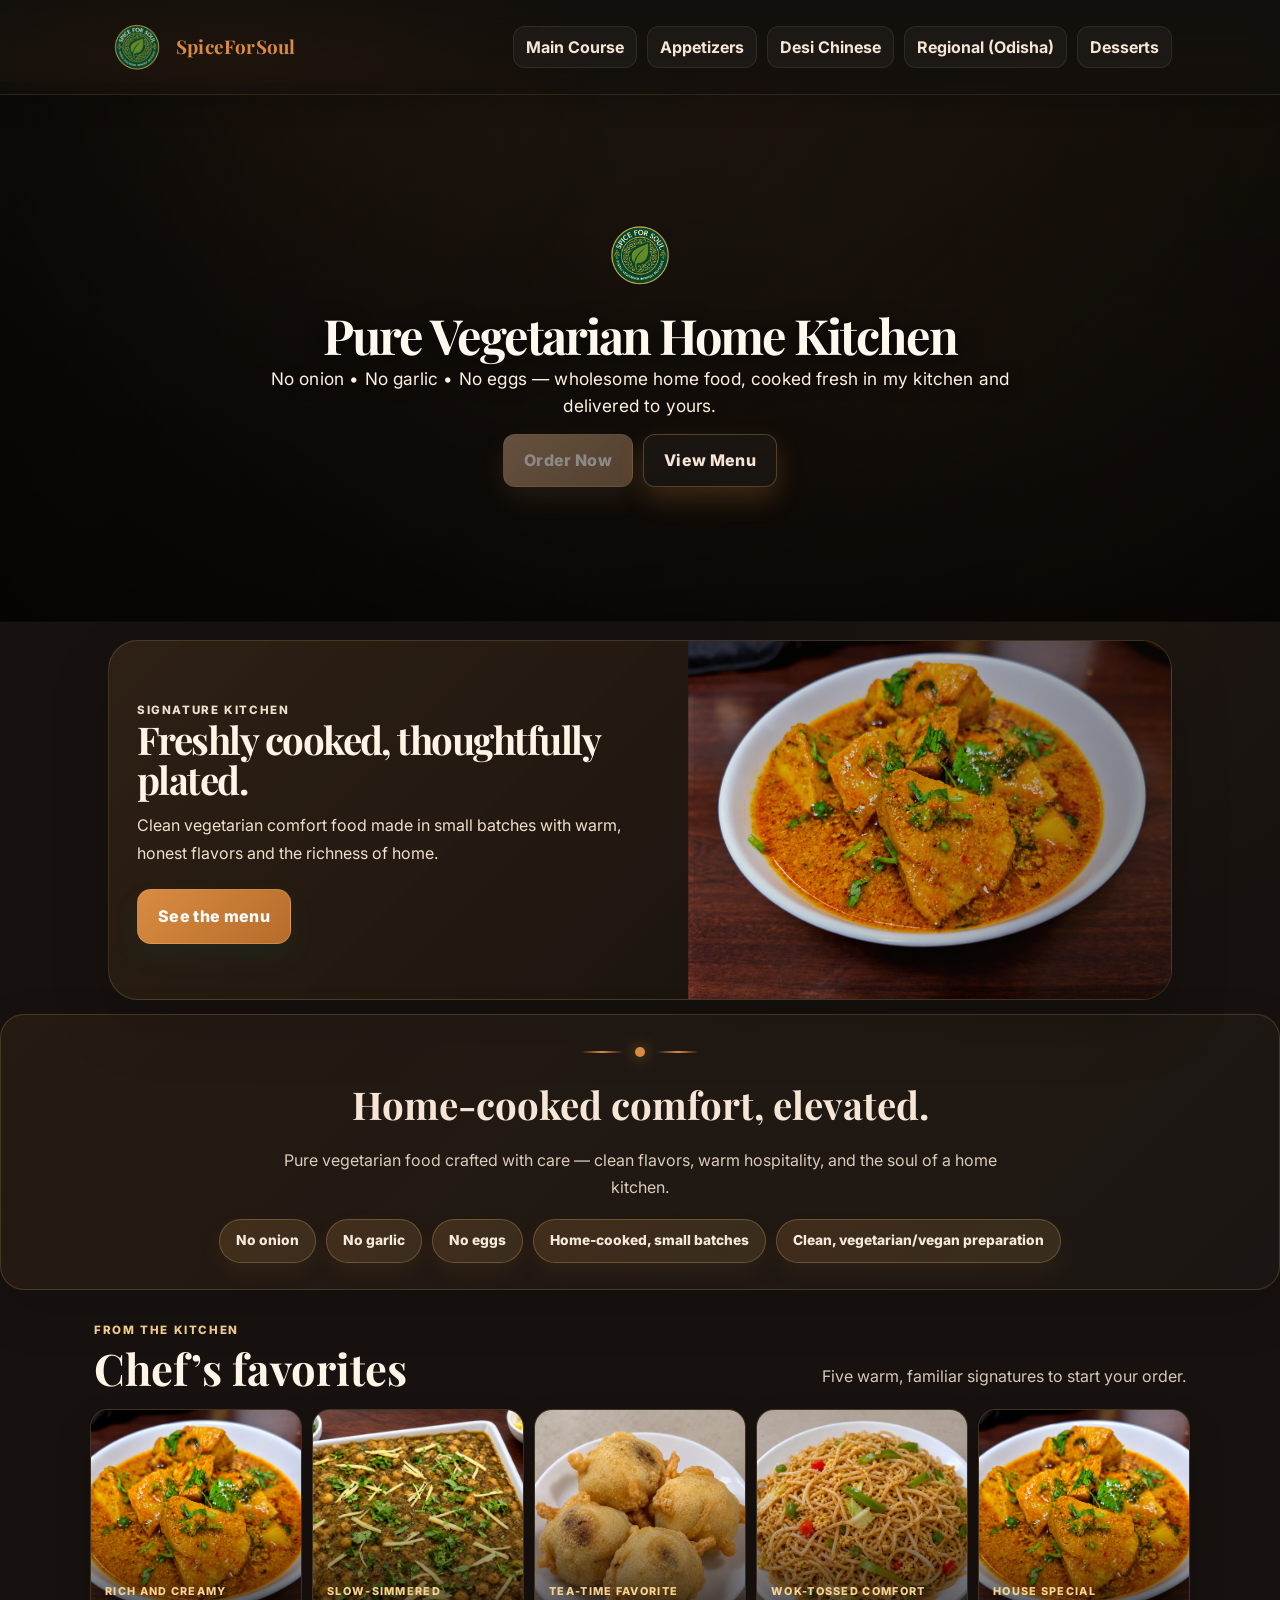
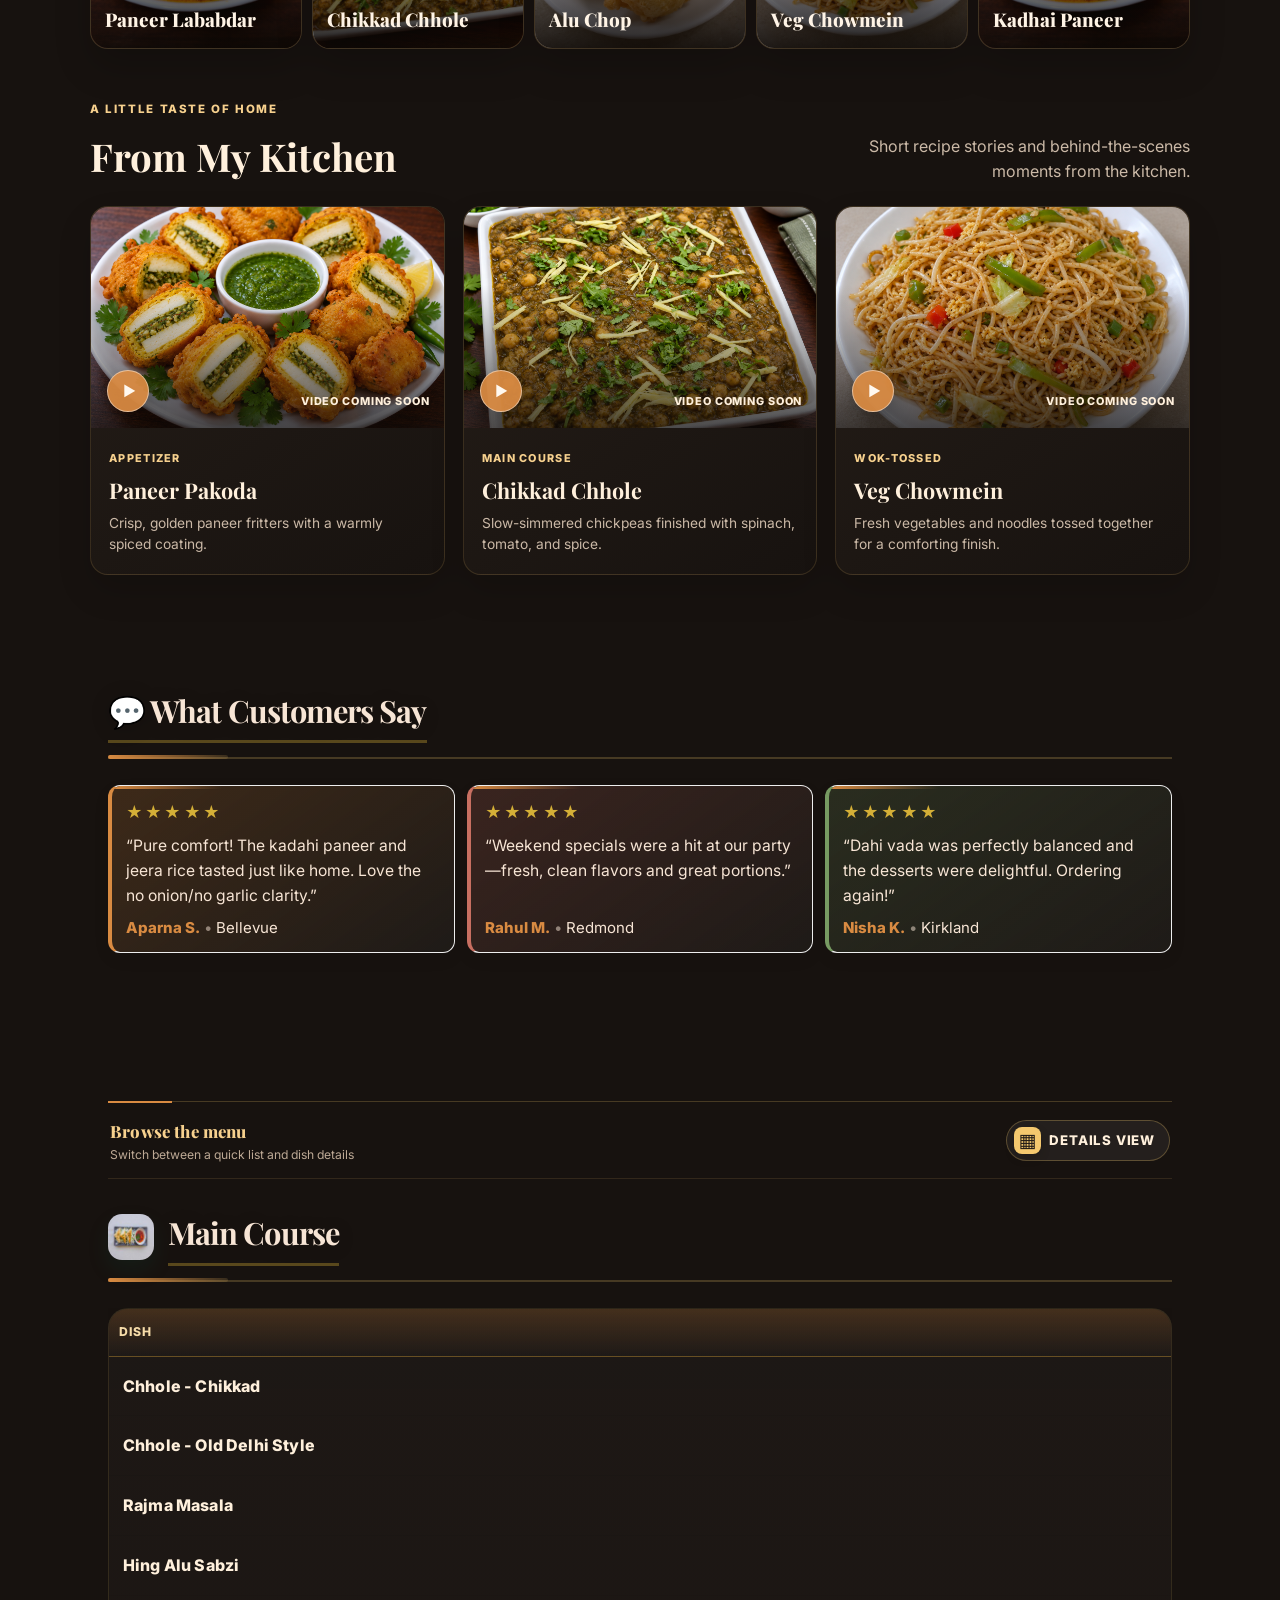
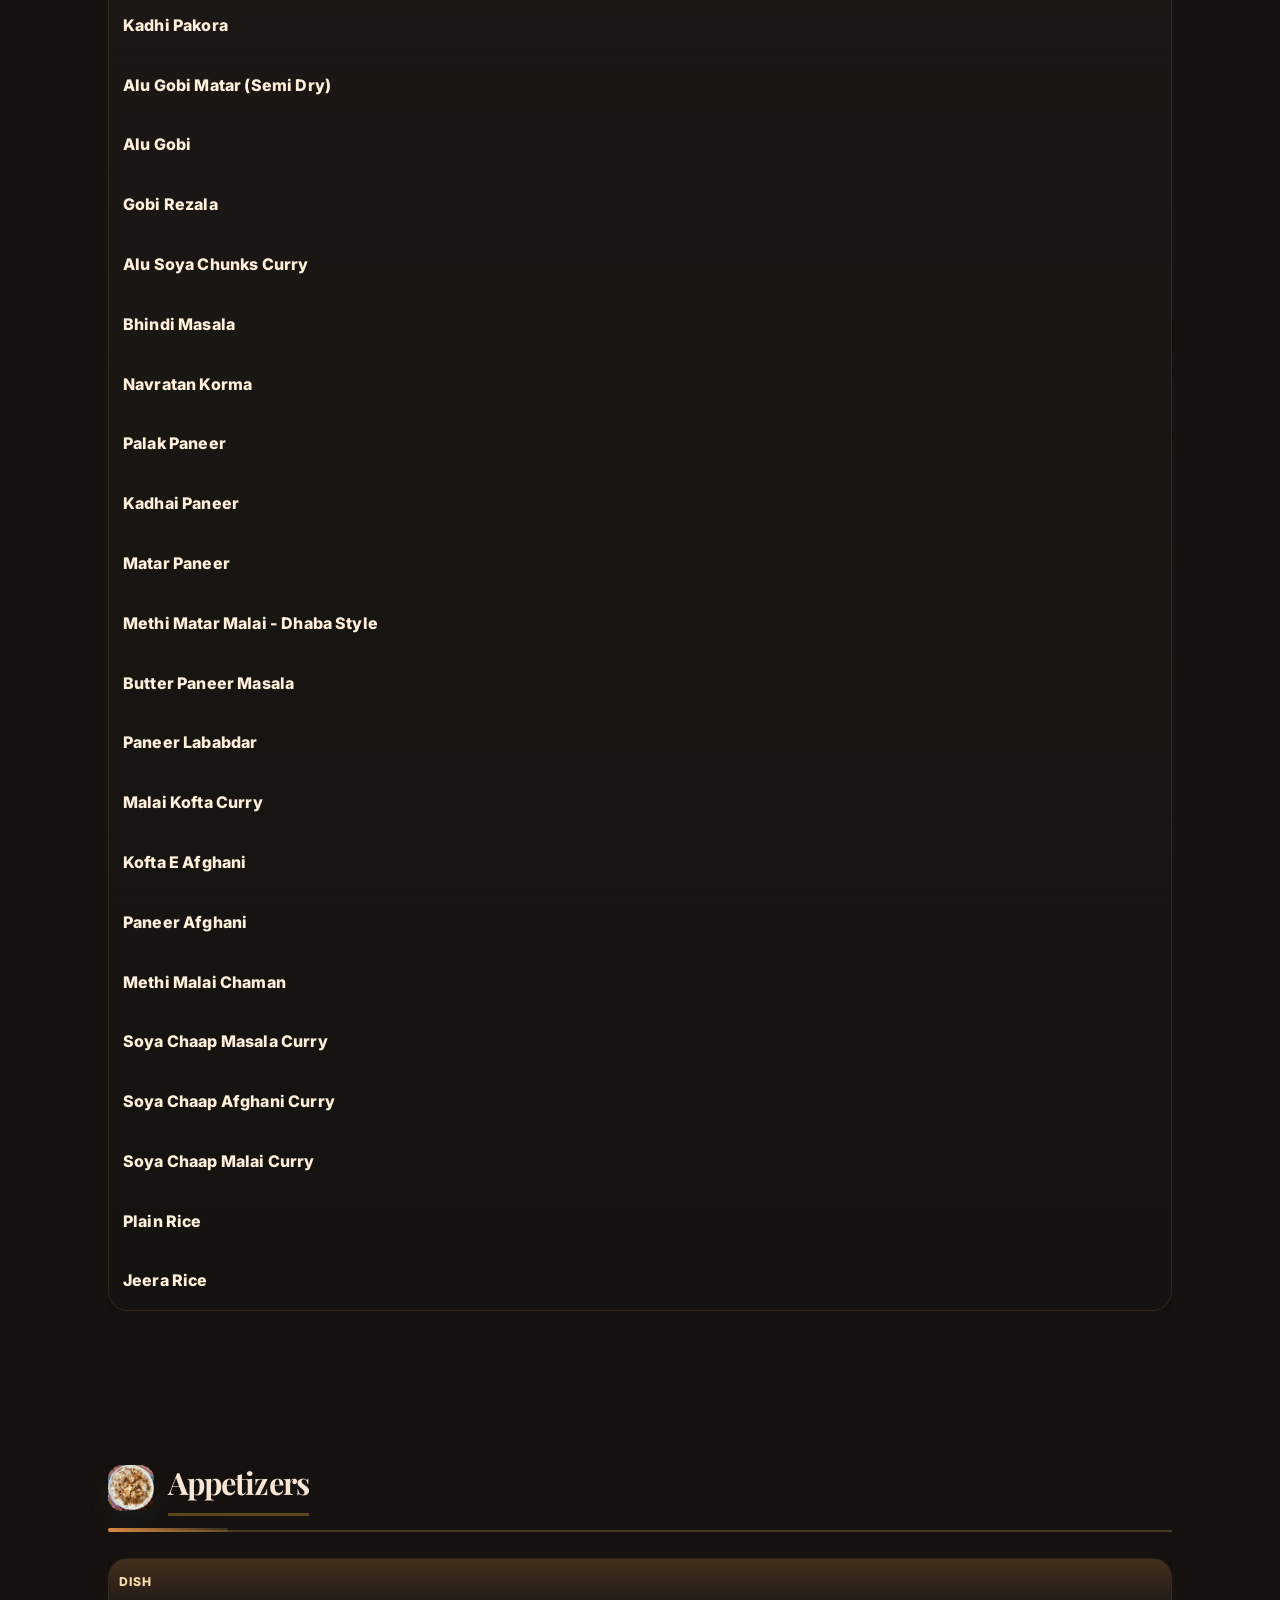
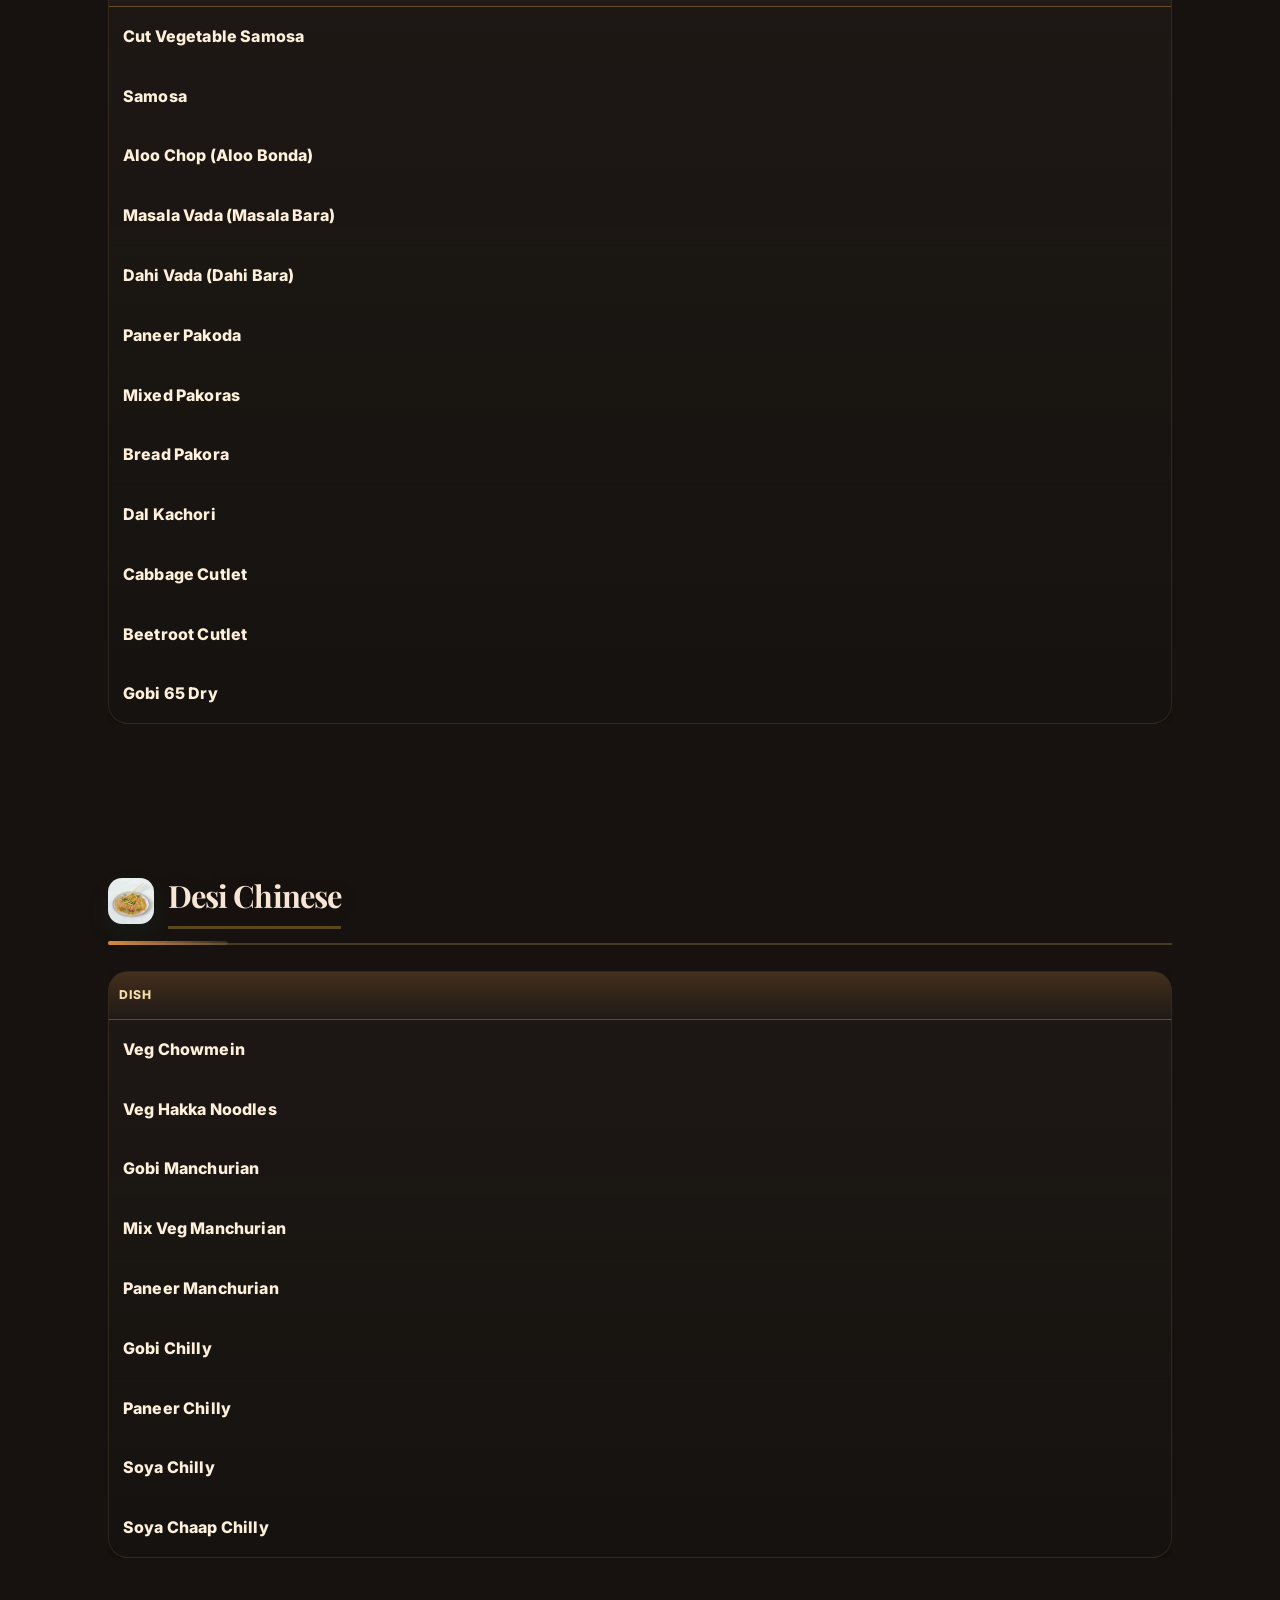
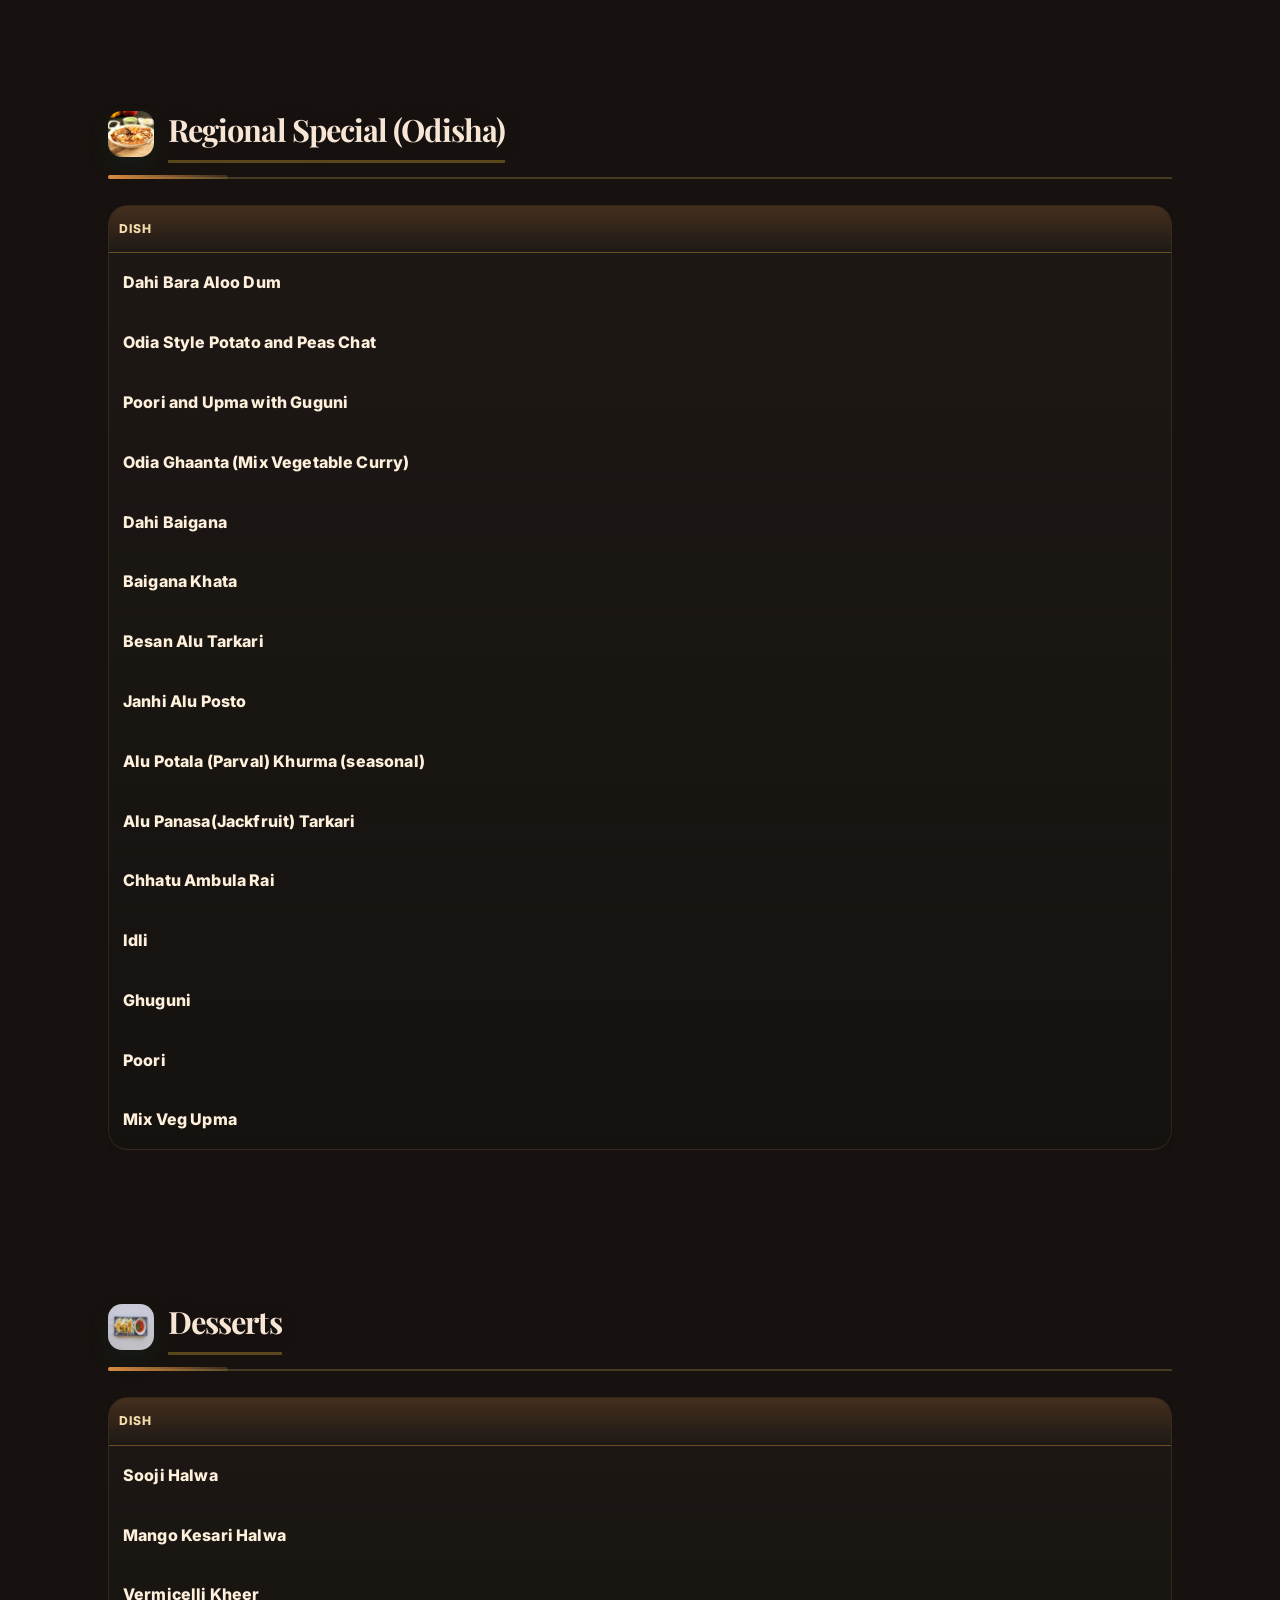
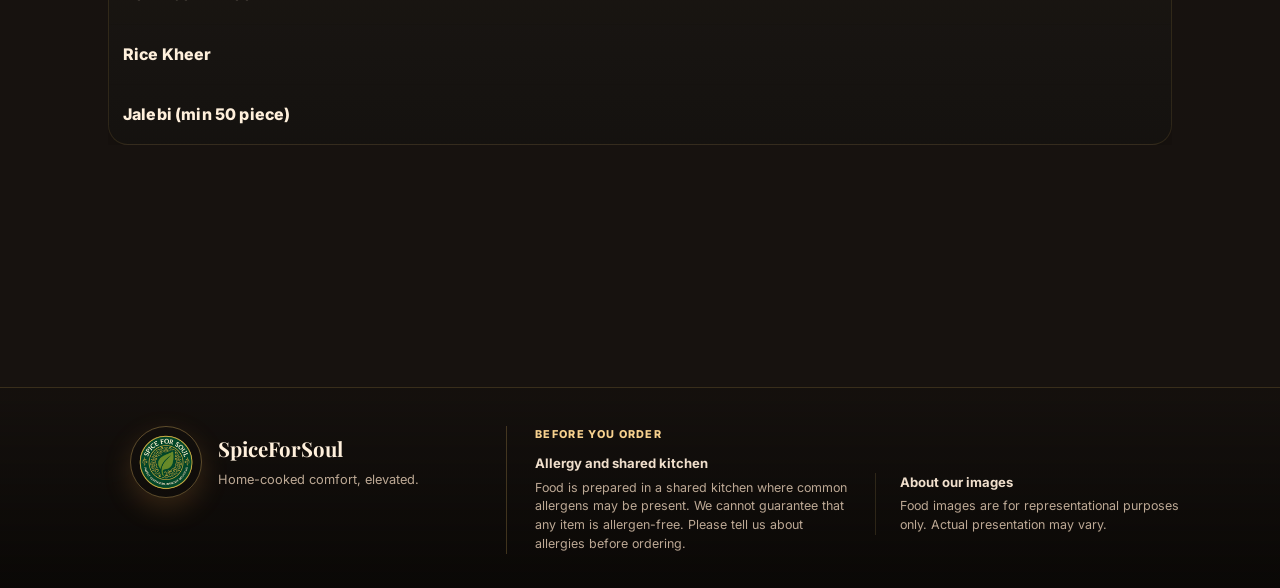
==== commit b39a3076: "Improve menu details and responsive footer" ====
--- a/index.html
+++ b/index.html
@@ -6,9 +6,10 @@
   <title>SpiceForSoul – Home Food Menu</title>
   <meta name="description" content="Pure vegetarian/vegan homemade dishes and party trays in Bellevue, WA. No onion, no garlic, no eggs."/>
   <meta name="theme-color" content="#0a8f6a"/>
+  <link rel="icon" href="favicon.ico" sizes="any">
   <link href="https://fonts.googleapis.com/css2?family=Inter:wght@300;400;600;800&family=Playfair+Display:wght@600;700&display=swap" rel="stylesheet">
   <link rel="stylesheet" href="assets/styles.css?v=20260917">
-  <link rel="stylesheet" href="assets/styles-modern.css?v=20260920-9">
+  <link rel="stylesheet" href="assets/styles-modern.css?v=20260920-15">
 
   <!-- Accessibility & SEO: canonical, JSON-LD, and focus/skip helpers -->
   <link rel="canonical" href="https://example.com/">
@@ -492,19 +493,30 @@
     </div>
   </div>
 
-  <footer>
+  <footer id="site-footer">
     <div class="footer-inner">
       <div class="footer-brand">
-        <span class="footer-mark" aria-hidden="true">S</span>
-        <div><strong>SpiceForSoul</strong><small>Home-cooked comfort, elevated.</small></div>
+        <img class="footer-logo" src="assets/logo.png" alt="SpiceForSoul logo" loading="lazy">
+        <div class="footer-brand-copy"><strong>SpiceForSoul</strong><small>Home-cooked comfort, elevated.</small></div>
+      </div>
+      <div class="footer-notices" aria-label="Important food notices">
+        <p class="footer-notices-label">Before you order</p>
+        <div class="footer-notice">
+          <strong>Allergy and shared kitchen</strong>
+          <p>Food is prepared in a shared kitchen where common allergens may be present. We cannot guarantee that any item is allergen-free. Please tell us about allergies before ordering.</p>
+        </div>
+        <div class="footer-notice">
+          <strong>About our images</strong>
+          <p>Food images are for representational purposes only. Actual presentation may vary.</p>
+        </div>
       </div>
     </div>
   </footer>
 
   <button class="go-top" type="button" aria-label="Go to top">↑ Go to Top</button>
 
-  <script src="assets/scripts/menu-enhance.js?v=20260920-1"></script>
-  <script src="assets/scripts/modal-data.js?v=20260920-1"></script>
+  <script src="assets/scripts/menu-enhance.js?v=20260920-3"></script>
+  <script src="assets/scripts/modal-data.js?v=20260920-3"></script>
 
   <!-- External scripts load menu, modal, and dish data -->
 </body>
--- a/assets/styles-modern.css
+++ b/assets/styles-modern.css
@@ -375,6 +375,7 @@
   position:relative;
   height:240px;
   overflow:hidden;
+  cursor:pointer;
   border:1px solid rgba(244,200,110,0.16);
   border-radius:18px;
   background:#1d1713;
@@ -426,6 +427,15 @@
   font-size:1.18rem;
   text-align:left;
 }
+body.theme-modern .favorite-card-copy .dish-btn::after{
+  content:"";
+  position:absolute;
+  inset:0;
+}
+body.theme-modern .favorite-card:has(.dish-btn:focus-visible){
+  outline:3px solid #f7d18e;
+  outline-offset:3px;
+}
 body.theme-modern .favorite-card-large{ height:240px; }
 body.theme-modern .favorite-card-large img{ min-height:0; }
 body.theme-modern .favorite-card-large .favorite-card-copy .dish-btn{ font-size:1.18rem; }
@@ -433,29 +443,50 @@
   body.theme-modern .featured-collection{ grid-template-columns:repeat(3,1fr); }
 }
 @media (max-width:640px){
+  body.theme-modern .feature-banner {
+    padding: 0 14px;
+  }
+  body.theme-modern .feature-banner-card {
+    grid-template-columns: 1fr;
+    grid-template-areas: "image" "copy";
+    border-radius: 18px;
+  }
+  body.theme-modern .feature-banner-copy {
+    grid-area: copy;
+    padding: 24px 20px 22px;
+  }
+  body.theme-modern .feature-banner-copy h2 {
+    font-size: 2rem;
+    letter-spacing: 0;
+  }
+  body.theme-modern .feature-banner-image {
+    grid-area: image;
+    min-height: 0;
+    height: 210px;
+  }
+  body.theme-modern .feature-banner-image::after {
+    background: linear-gradient(180deg, transparent 55%, rgba(18,15,12,0.42));
+  }
   body.theme-modern .featured-heading{ display:block; }
   body.theme-modern .featured-heading > p{ margin-top:10px; }
   body.theme-modern .featured-collection{
     display:flex;
-    overflow:hidden;
-    padding:2px 2px 12px;
+    gap:12px;
+    overflow-x:auto;
+    overscroll-behavior-inline:contain;
+    scroll-snap-type:x mandatory;
+    scrollbar-width:thin;
+    scrollbar-color:#d98b42 rgba(255,255,255,0.06);
+    padding:2px 2px 16px;
   }
   body.theme-modern .favorite-card,
   body.theme-modern .favorite-card-large{
-    flex:0 0 78vw;
+    flex:0 0 min(78vw, 320px);
     height:250px;
-    animation: favoriteSlide 22s ease-in-out infinite;
-  }
-  body.theme-modern .featured-collection:hover .favorite-card,
-  body.theme-modern .featured-collection:focus-within .favorite-card{ animation-play-state:paused; }
-}
-@keyframes favoriteSlide{
-  0%, 16%{ transform:translateX(0); }
-  20%, 36%{ transform:translateX(calc(-78vw - 10px)); }
-  40%, 56%{ transform:translateX(calc(-156vw - 20px)); }
-  60%, 76%{ transform:translateX(calc(-234vw - 30px)); }
-  80%, 96%{ transform:translateX(calc(-312vw - 40px)); }
-  100%{ transform:translateX(0); }
+    scroll-snap-align:start;
+    animation:none;
+  }
+  body.theme-modern .favorite-card:active { transform:scale(.985); }
 }
 @media (prefers-reduced-motion: reduce){
   body.theme-modern .favorite-card{ animation:none; }
@@ -968,7 +999,7 @@
   opacity: 0;
   visibility: hidden;
   transform: translateY(16px);
-  transition: opacity 0.2s ease, transform 0.2s ease, visibility 0.2s ease;
+  transition: bottom 0.2s ease, opacity 0.2s ease, transform 0.2s ease, visibility 0.2s ease;
   z-index: 50;
 }
 body.theme-modern .go-top.visible {
@@ -1011,33 +1042,58 @@
   max-width: 1100px;
   margin: 0 auto;
   padding: 0;
-  display: flex;
-  align-items: center;
-  justify-content: space-between;
-  gap: 18px;
-  flex-wrap: wrap;
+  display: grid;
+  grid-template-columns: minmax(220px, .7fr) minmax(0, 1.3fr);
+  align-items: start;
+  gap: 48px;
 }
 body.theme-modern .footer-brand{
   display: flex;
   align-items: center;
-  gap: 12px;
-}
-body.theme-modern .footer-mark{
-  display: grid;
-  place-items: center;
-  width: 42px;
-  height: 42px;
+  gap: 16px;
+}
+body.theme-modern .footer-brand-copy,
+body.theme-modern .footer-notice{
+  display: block;
+  max-width: none;
+  margin: 0;
+}
+body.theme-modern .footer-logo{
+  width: 72px;
+  height: 72px;
+  flex: 0 0 72px;
+  object-fit: cover;
+  border-radius: 50%;
   border: 1px solid rgba(244,200,110,0.34);
-  border-radius: 14px;
-  color: #f7d18e;
-  font-family: 'Playfair Display', serif;
-  font-size: 1.3rem;
-  box-shadow: 0 8px 22px rgba(217,139,66,0.16);
+  box-shadow: 0 10px 28px rgba(217,139,66,0.2);
 }
 body.theme-modern .footer-brand strong,
 body.theme-modern .footer-brand small{ display: block; }
-body.theme-modern .footer-brand strong{ color: #fff0dc; font-family: 'Playfair Display', serif; font-size: 1.08rem; }
-body.theme-modern .footer-brand small{ margin-top: 3px; color: #bda995; font-size: .78rem; }
+body.theme-modern .footer-brand strong{ color: #fff0dc; font-family: 'Playfair Display', serif; font-size: 1.28rem; }
+body.theme-modern .footer-brand small{ margin-top: 5px; color: #bda995; font-size: .8rem; }
+body.theme-modern .footer-notices{
+  display: grid;
+  grid-template-columns: 1fr 1fr;
+  gap: 0 24px;
+  padding-left: 28px;
+  border-left: 1px solid rgba(244,200,110,0.22);
+  color: #bda995;
+  font-size: .78rem;
+  line-height: 1.5;
+  text-align: left;
+}
+body.theme-modern .footer-notices-label{
+  grid-column: 1 / -1;
+  margin: 0 0 12px;
+  color: #f7d18e;
+  font-size: .68rem;
+  font-weight: 800;
+  letter-spacing: .12em;
+  text-transform: uppercase;
+}
+body.theme-modern .footer-notice + .footer-notice{ border-left: 1px solid rgba(244,200,110,0.14); padding-left: 24px; }
+body.theme-modern .footer-notice strong{ display: block; margin-bottom: 5px; color: #f0dfcc; font-size: .82rem; }
+body.theme-modern .footer-notice p{ margin: 0; }
 body.theme-modern .theme-control{ display:flex; align-items:center; gap:10px; }
 body.theme-modern .theme-label{ color:#bda995; font-weight:700; font-size:.82rem; text-transform:uppercase; letter-spacing:.12em; }
 
@@ -1133,8 +1189,20 @@
   body.theme-modern .brand img{ width: 50px; height: 50px; }
   body.theme-modern .brand span{ font-size: 1.05rem; }
   body.theme-modern .hero .logo{ width:64px !important; max-width:64px !important; height:64px !important; }
-  body.theme-modern .footer-inner{ justify-content: center; text-align: center; }
+  body.theme-modern footer{ padding: 30px 18px max(30px, calc(env(safe-area-inset-bottom) + 18px)); }
+  body.theme-modern .footer-inner{ width: 100%; grid-template-columns: 1fr; gap: 20px; }
   body.theme-modern .footer-brand{ justify-content: center; width: 100%; }
+  body.theme-modern .footer-logo{ width: 64px; height: 64px; flex-basis: 64px; }
+  body.theme-modern .footer-notices{
+    grid-template-columns: 1fr;
+    gap: 14px;
+    padding: 18px 0 0;
+    border-left: 0;
+    border-top: 1px solid rgba(244,200,110,0.22);
+    text-align: left;
+  }
+  body.theme-modern .footer-notices-label{ margin-bottom: 0; text-align: center; }
+  body.theme-modern .footer-notice + .footer-notice{ padding: 14px 0 0; border-left: 0; border-top: 1px solid rgba(244,200,110,0.14); }
 }
 
 @media (max-width:1200px){
